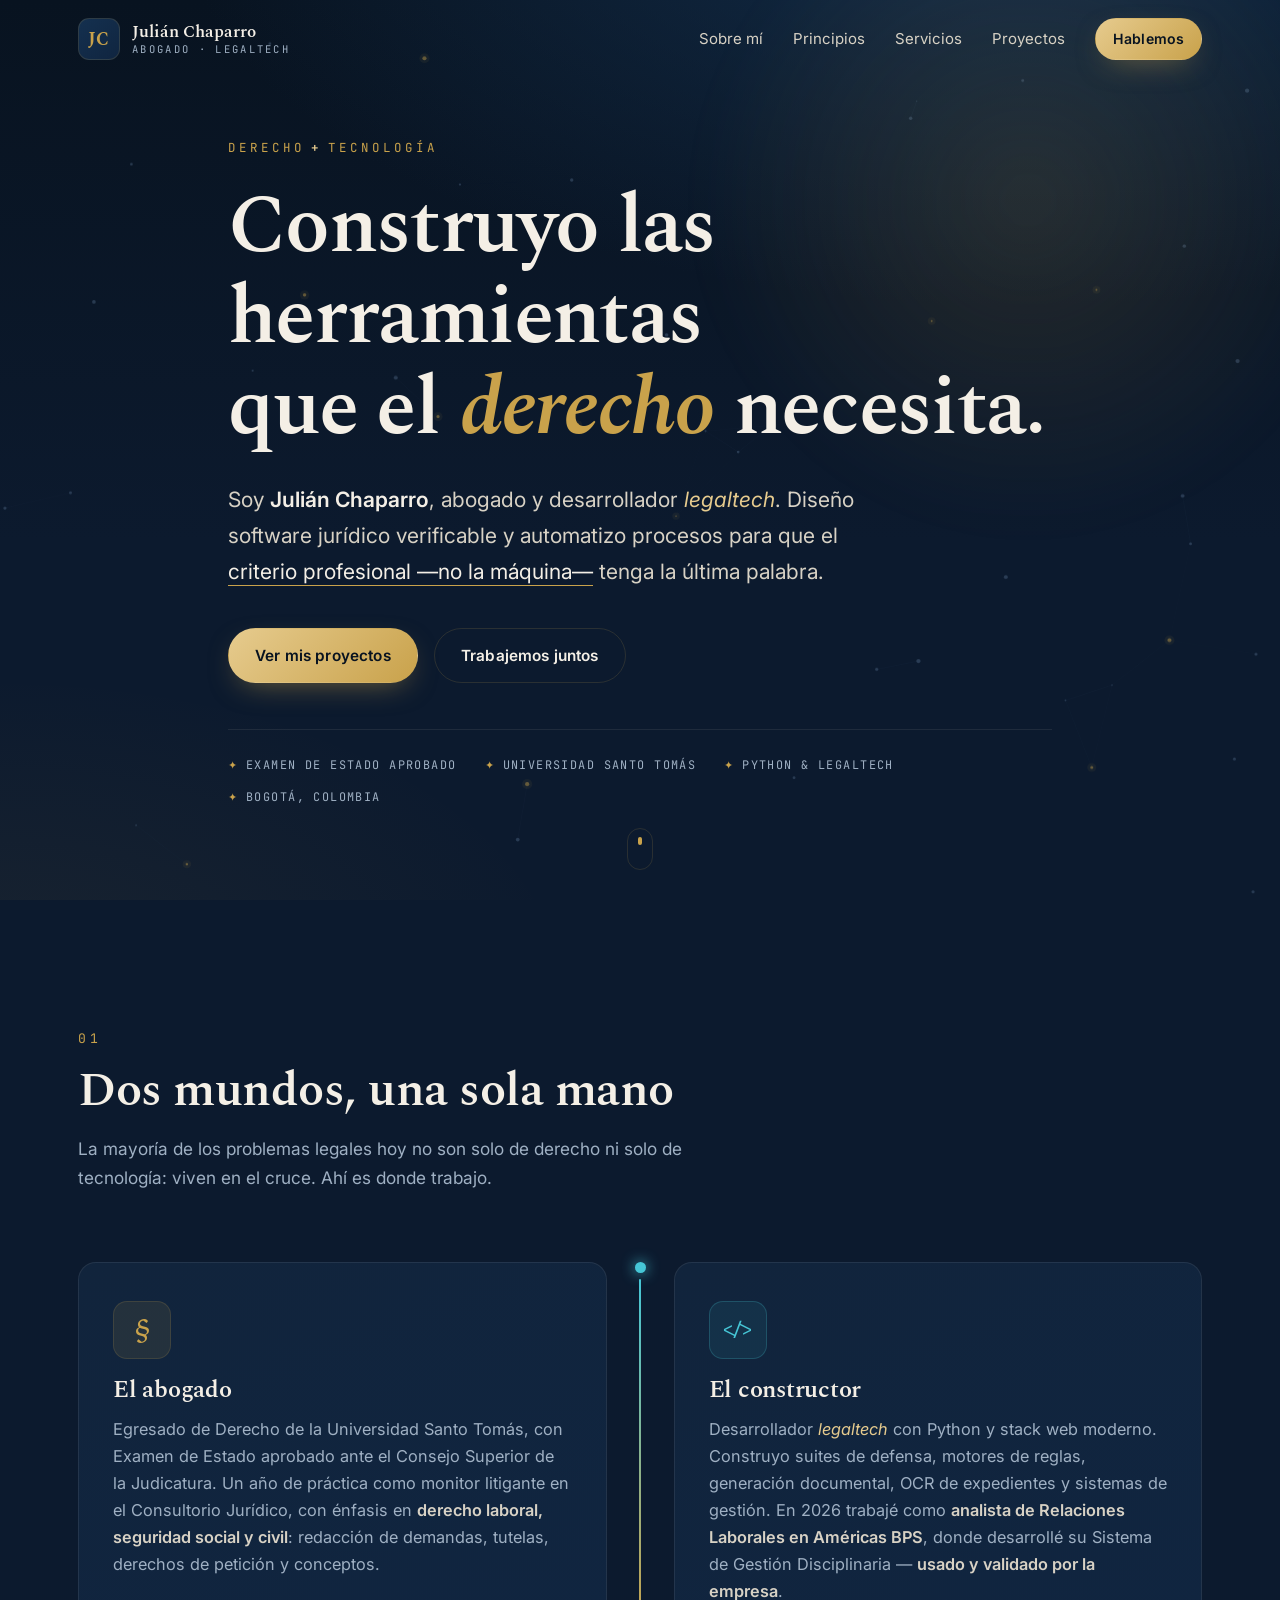
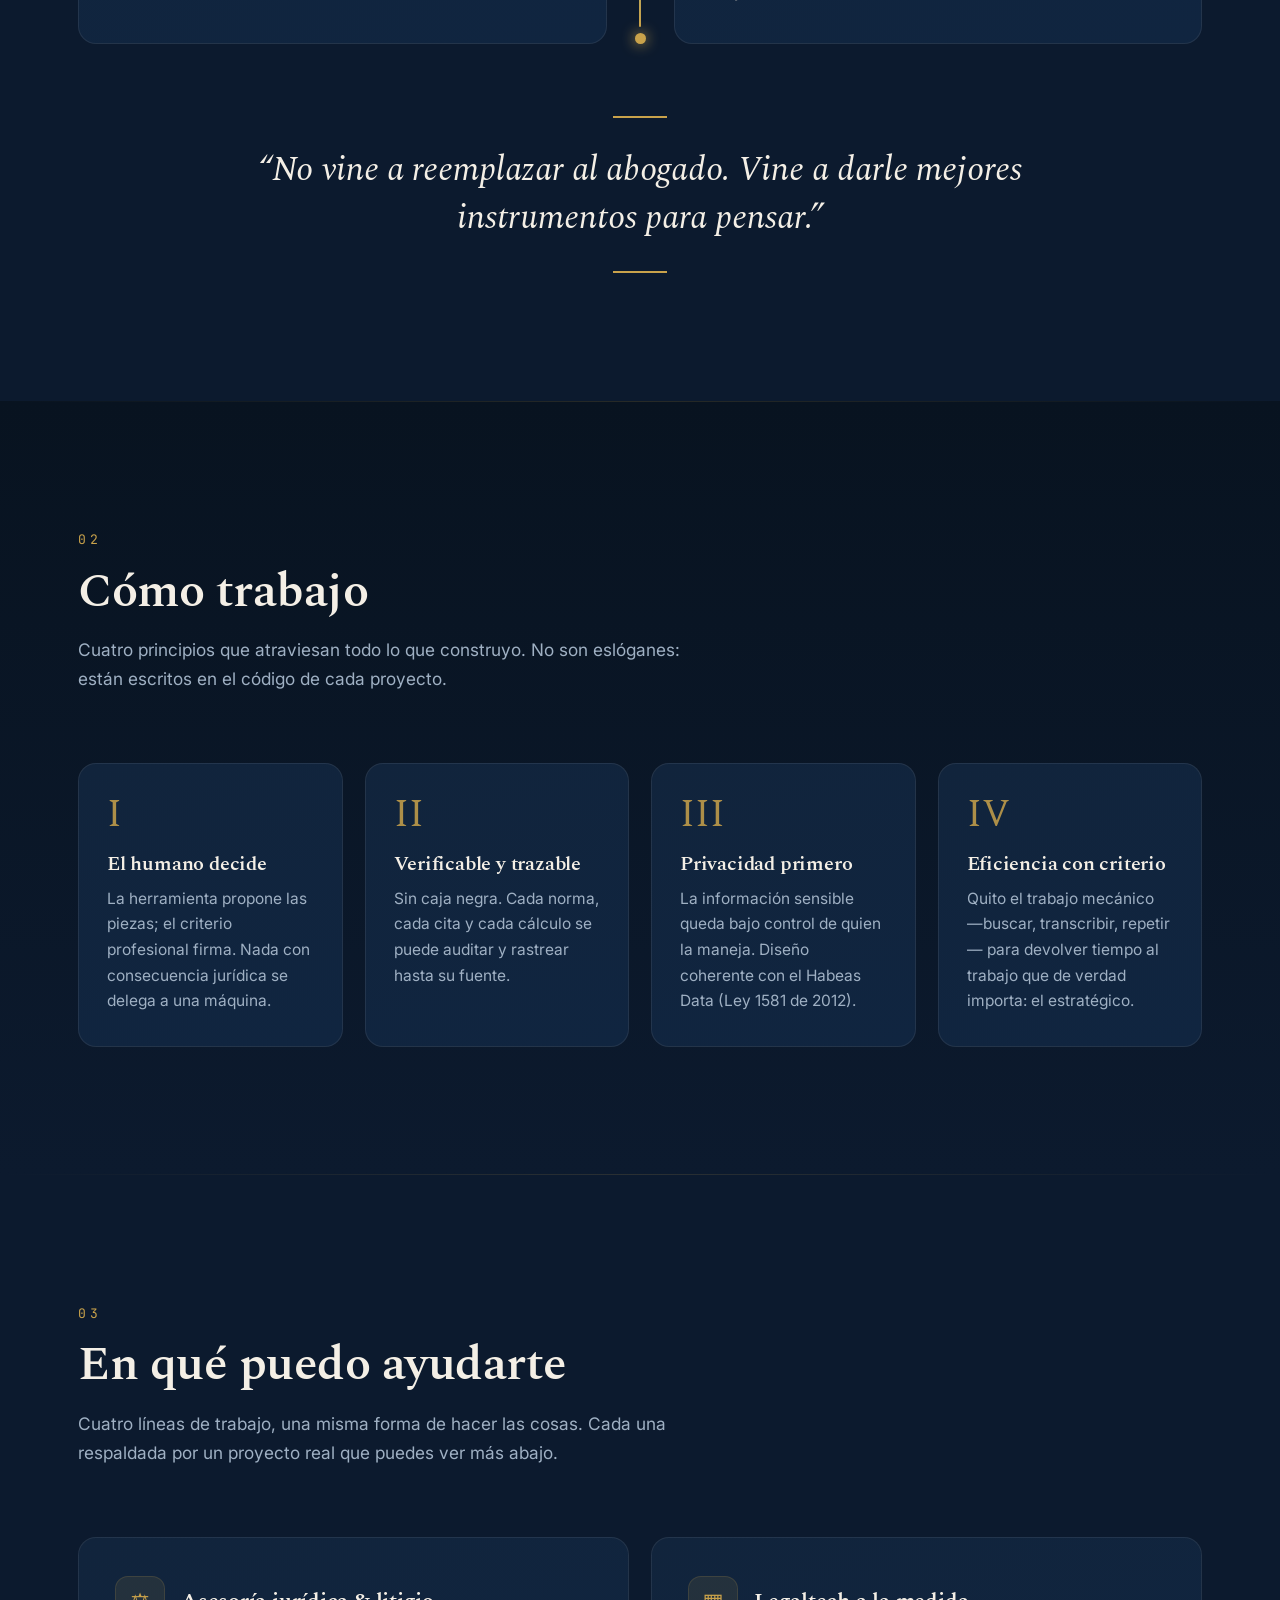
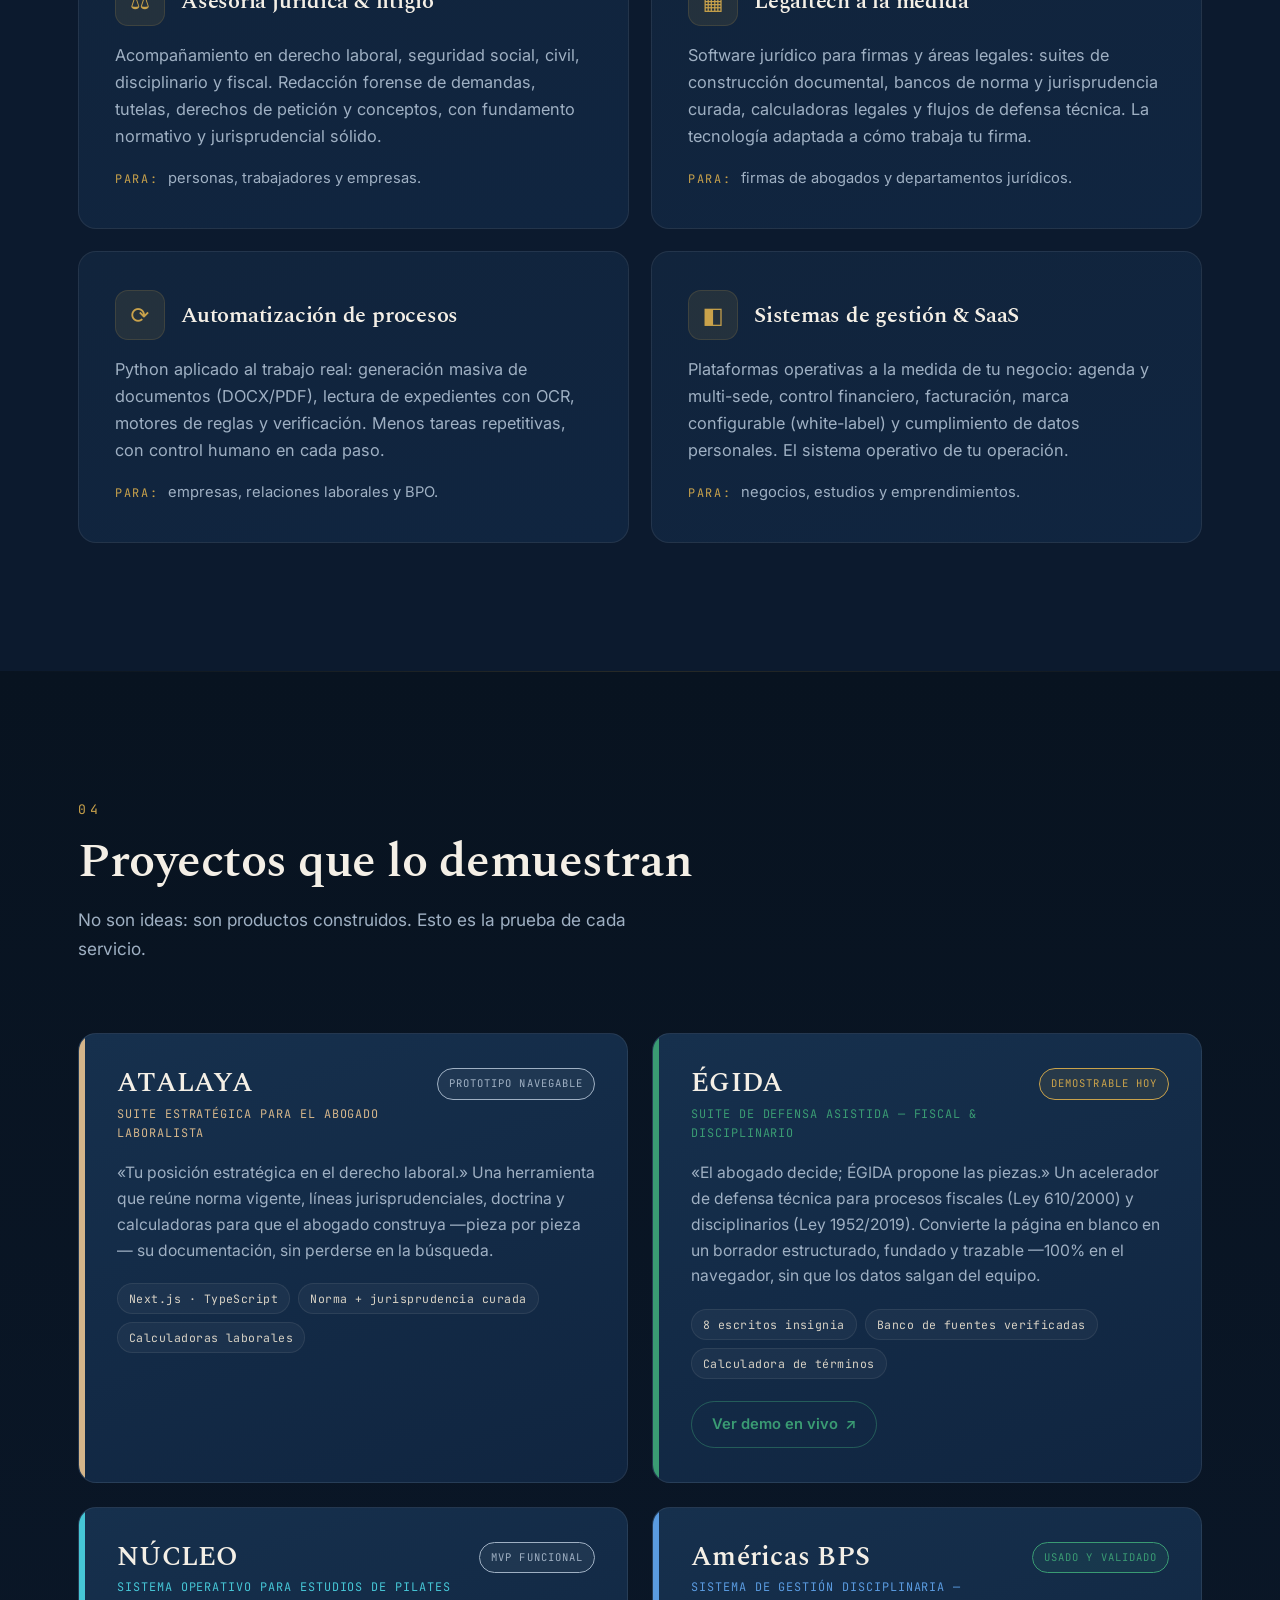
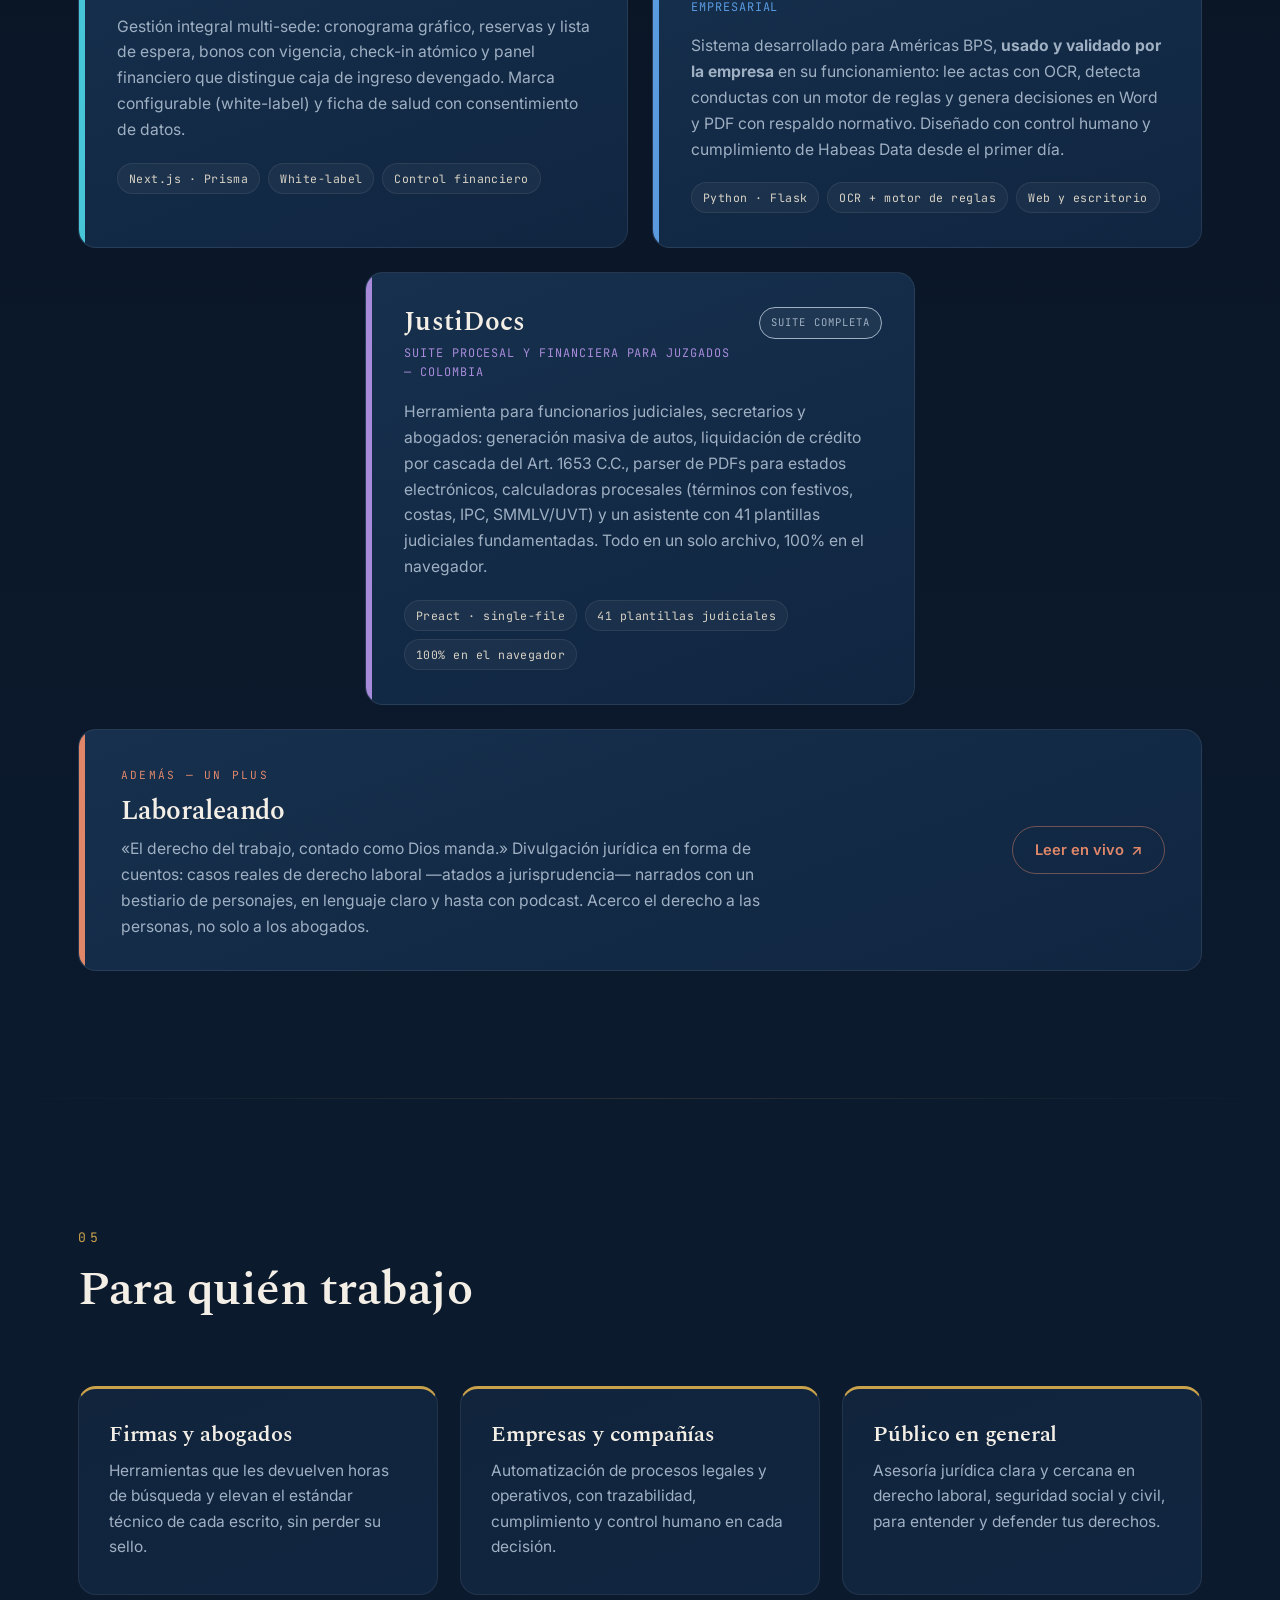
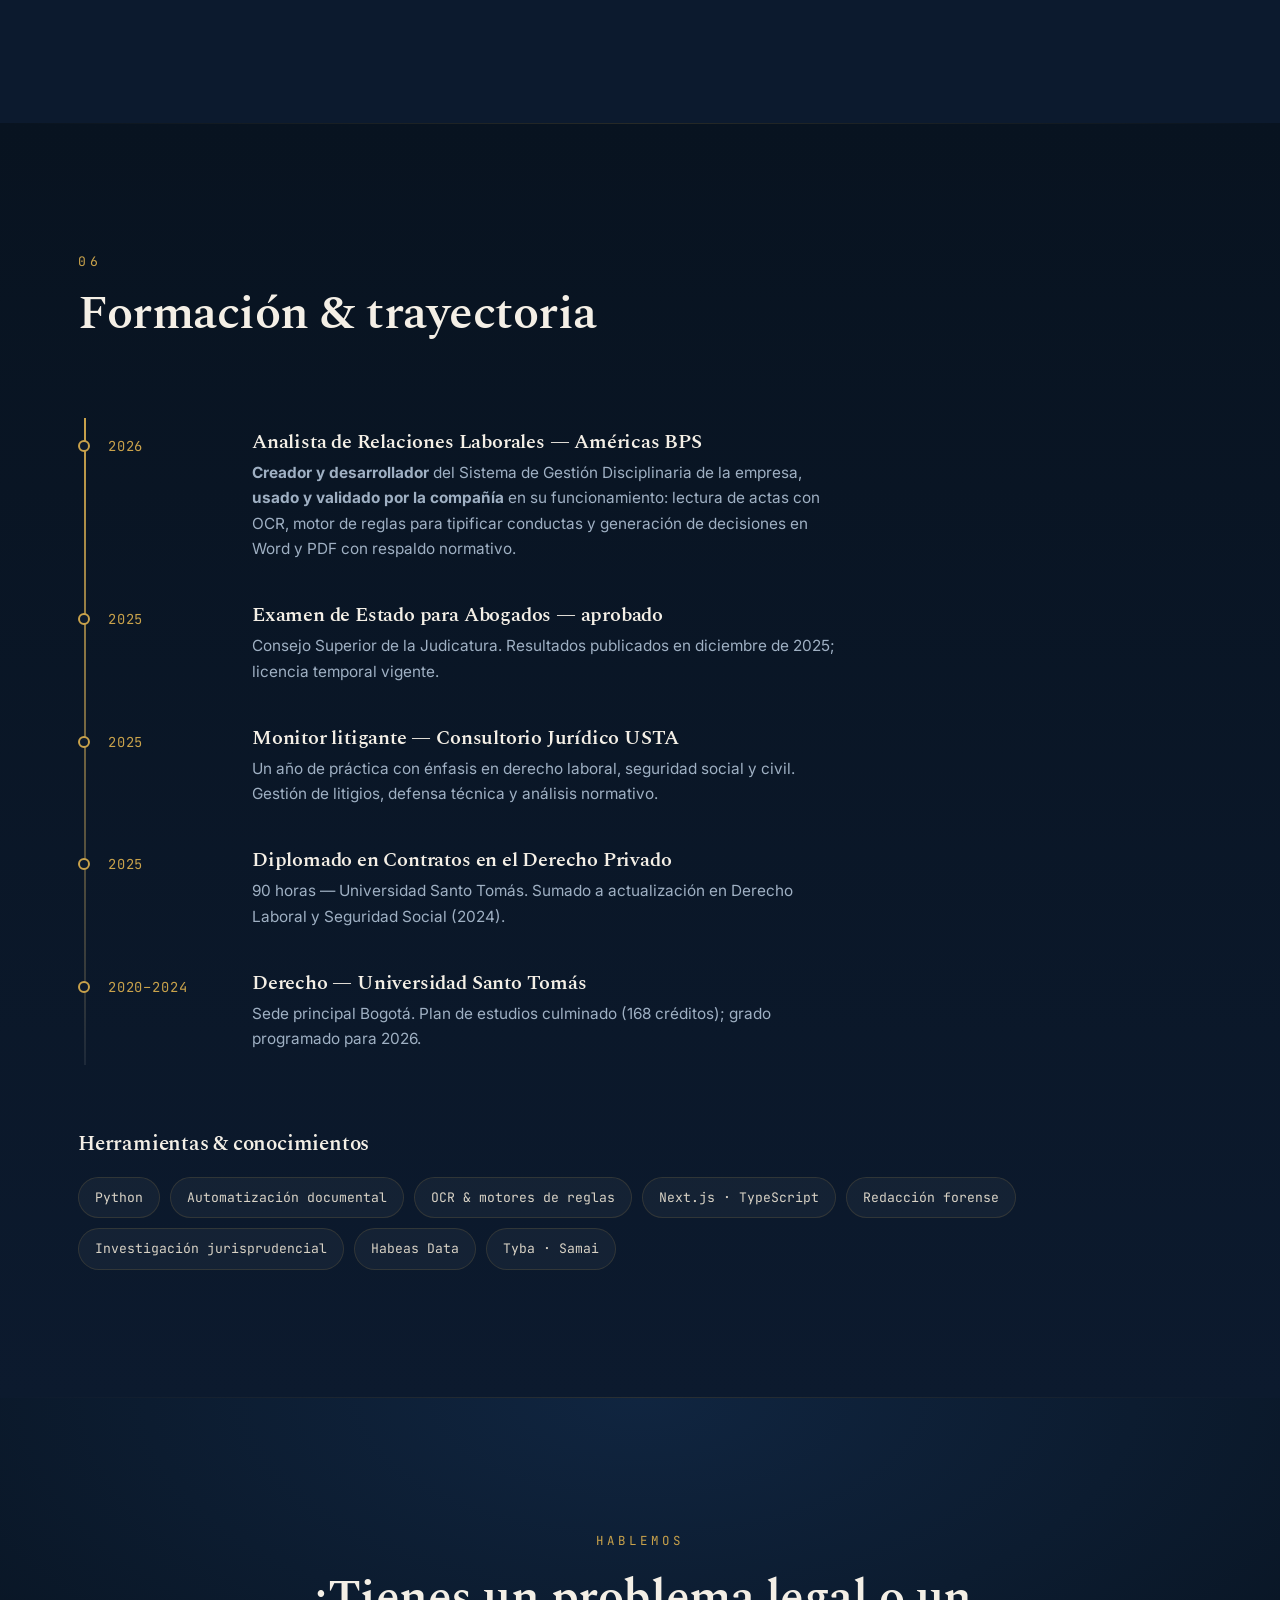
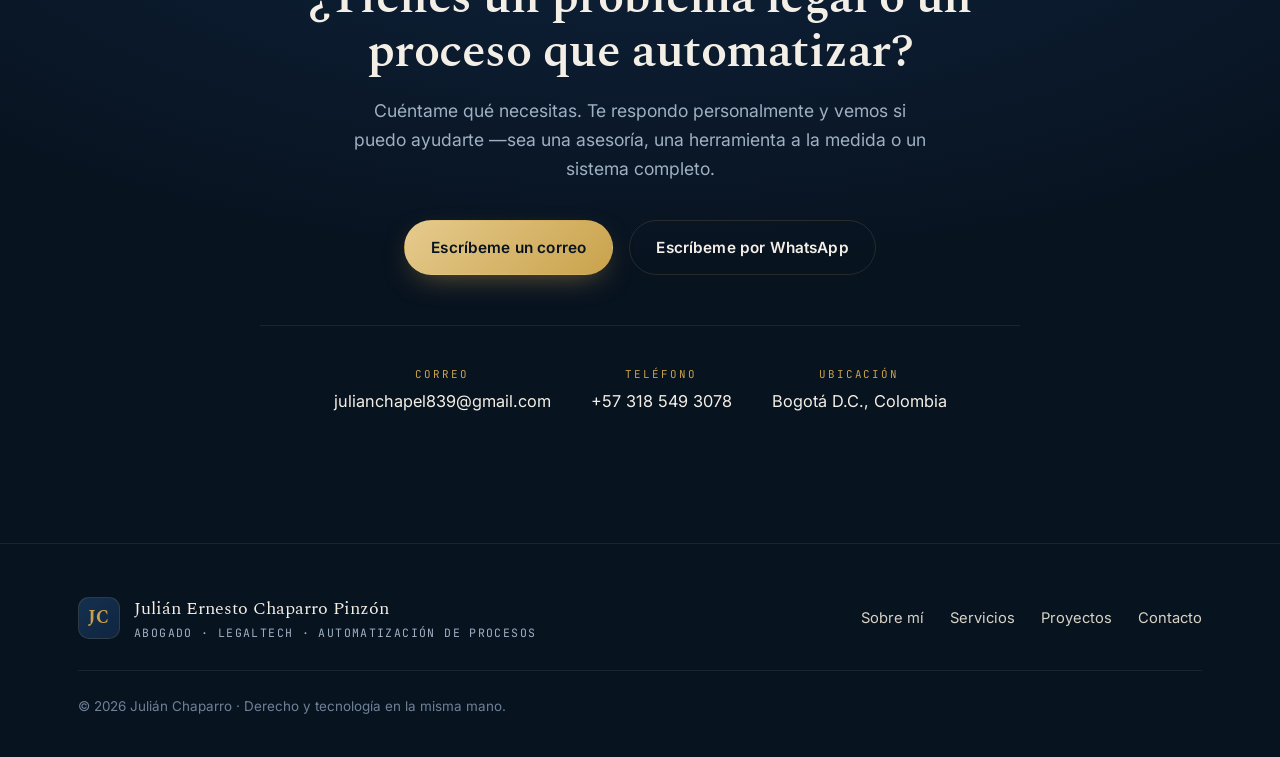
==== index.html @ b9341f4d "Corrige rol en Américas BPS: pasa a 2026 (pasado) y refleja validación - Línea de tiempo: "2026 — Ac" ====
<!DOCTYPE html>
<html lang="es-CO">
<head>
  <meta charset="UTF-8" />
  <meta name="viewport" content="width=device-width, initial-scale=1.0" />
  <!-- Activa las animaciones de entrada solo si hay JS (evita ocultar contenido sin JS) -->
  <script>document.documentElement.classList.add("js");</script>
  <title>Julián Chaparro — Abogado &amp; Legaltech | Derecho y tecnología en la misma mano</title>
  <meta name="description" content="Julián Chaparro: abogado y desarrollador legaltech en Bogotá. Software jurídico verificable, automatización de procesos y asesoría legal para firmas, empresas y personas." />
  <meta name="author" content="Julián Ernesto Chaparro Pinzón" />

  <!-- Open Graph -->
  <meta property="og:type" content="website" />
  <meta property="og:title" content="Julián Chaparro — Abogado &amp; Legaltech" />
  <meta property="og:description" content="Construyo las herramientas que el derecho necesita. Software jurídico verificable y automatización de procesos." />
  <meta property="og:locale" content="es_CO" />

  <link rel="preconnect" href="https://fonts.googleapis.com" />
  <link rel="preconnect" href="https://fonts.gstatic.com" crossorigin />
  <link href="https://fonts.googleapis.com/css2?family=Spectral:ital,wght@0,300;0,400;0,500;0,600;0,700;1,400&family=Inter:wght@300;400;500;600;700&family=JetBrains+Mono:wght@400;500&display=swap" rel="stylesheet" />

  <link rel="stylesheet" href="styles.css" />
  <link rel="icon" href="data:image/svg+xml,%3Csvg xmlns='http://www.w3.org/2000/svg' viewBox='0 0 100 100'%3E%3Crect width='100' height='100' rx='22' fill='%230C1A2E'/%3E%3Ctext x='50' y='68' font-family='Georgia,serif' font-size='52' fill='%23C9A24B' text-anchor='middle'%3EJC%3C/text%3E%3C/svg%3E" />
</head>
<body>
  <!-- ============ NAV ============ -->
  <header class="nav" id="nav">
    <div class="container nav__inner">
      <a href="#inicio" class="brand" aria-label="Inicio — Julián Chaparro">
        <span class="brand__mark">JC</span>
        <span class="brand__text">
          <span class="brand__name">Julián Chaparro</span>
          <span class="brand__role">Abogado · Legaltech</span>
        </span>
      </a>

      <nav class="nav__links" id="navLinks" aria-label="Navegación principal">
        <a href="#sobre-mi">Sobre mí</a>
        <a href="#principios">Principios</a>
        <a href="#servicios">Servicios</a>
        <a href="#proyectos">Proyectos</a>
        <a href="#contacto" class="btn btn--small btn--gold">Hablemos</a>
      </nav>

      <button class="nav__toggle" id="navToggle" aria-label="Abrir menú" aria-expanded="false">
        <span></span><span></span><span></span>
      </button>
    </div>
  </header>

  <!-- ============ HERO ============ -->
  <section class="hero" id="inicio">
    <canvas class="hero__canvas" id="heroCanvas" aria-hidden="true"></canvas>
    <div class="hero__glow" aria-hidden="true"></div>

    <div class="container hero__inner">
      <p class="eyebrow reveal">Derecho <span class="eyebrow__plus">+</span> Tecnología</p>

      <h1 class="hero__title reveal">
        Construyo las herramientas<br />
        que el <span class="accent">derecho</span> necesita.
      </h1>

      <p class="hero__lead reveal">
        Soy <strong>Julián Chaparro</strong>, abogado y desarrollador <em>legaltech</em>.
        Diseño software jurídico verificable y automatizo procesos para que el
        <span class="hl">criterio profesional —no la máquina—</span> tenga la última palabra.
      </p>

      <div class="hero__cta reveal">
        <a href="#proyectos" class="btn btn--gold">Ver mis proyectos</a>
        <a href="#contacto" class="btn btn--ghost">Trabajemos juntos</a>
      </div>

      <ul class="hero__creds reveal" aria-label="Credenciales">
        <li>Examen de Estado aprobado</li>
        <li>Universidad Santo Tomás</li>
        <li>Python &amp; Legaltech</li>
        <li>Bogotá, Colombia</li>
      </ul>
    </div>

    <a href="#sobre-mi" class="hero__scroll" aria-label="Bajar">
      <span></span>
    </a>
  </section>

  <!-- ============ SOBRE MÍ ============ -->
  <section class="section" id="sobre-mi">
    <div class="container">
      <div class="section__head reveal">
        <span class="section__num">01</span>
        <h2 class="section__title">Dos mundos, una sola mano</h2>
        <p class="section__sub">
          La mayoría de los problemas legales hoy no son solo de derecho ni solo de tecnología:
          viven en el cruce. Ahí es donde trabajo.
        </p>
      </div>

      <div class="about">
        <div class="about__bridge reveal">
          <div class="bridge__side">
            <span class="bridge__icon" aria-hidden="true">§</span>
            <h3>El abogado</h3>
            <p>
              Egresado de Derecho de la Universidad Santo Tomás, con Examen de Estado
              aprobado ante el Consejo Superior de la Judicatura. Un año de práctica como
              monitor litigante en el Consultorio Jurídico, con énfasis en
              <strong>derecho laboral, seguridad social y civil</strong>: redacción de
              demandas, tutelas, derechos de petición y conceptos.
            </p>
          </div>

          <div class="bridge__link" aria-hidden="true">
            <span class="bridge__dot"></span>
            <span class="bridge__line"></span>
            <span class="bridge__dot bridge__dot--gold"></span>
          </div>

          <div class="bridge__side">
            <span class="bridge__icon bridge__icon--mono" aria-hidden="true">&lt;/&gt;</span>
            <h3>El constructor</h3>
            <p>
              Desarrollador <em>legaltech</em> con Python y stack web moderno. Construyo
              suites de defensa, motores de reglas, generación documental, OCR de
              expedientes y sistemas de gestión. En 2026 trabajé como <strong>analista de
              Relaciones Laborales en Américas BPS</strong>, donde desarrollé su Sistema de
              Gestión Disciplinaria — <strong>usado y validado por la empresa</strong>.
            </p>
          </div>
        </div>

        <blockquote class="about__quote reveal">
          “No vine a reemplazar al abogado. Vine a darle mejores instrumentos para pensar.”
        </blockquote>
      </div>
    </div>
  </section>

  <!-- ============ PRINCIPIOS ============ -->
  <section class="section section--alt" id="principios">
    <div class="container">
      <div class="section__head reveal">
        <span class="section__num">02</span>
        <h2 class="section__title">Cómo trabajo</h2>
        <p class="section__sub">
          Cuatro principios que atraviesan todo lo que construyo. No son eslóganes:
          están escritos en el código de cada proyecto.
        </p>
      </div>

      <div class="grid grid--4">
        <article class="principle reveal">
          <span class="principle__num">I</span>
          <h3>El humano decide</h3>
          <p>La herramienta propone las piezas; el criterio profesional firma. Nada con consecuencia jurídica se delega a una máquina.</p>
        </article>
        <article class="principle reveal">
          <span class="principle__num">II</span>
          <h3>Verificable y trazable</h3>
          <p>Sin caja negra. Cada norma, cada cita y cada cálculo se puede auditar y rastrear hasta su fuente.</p>
        </article>
        <article class="principle reveal">
          <span class="principle__num">III</span>
          <h3>Privacidad primero</h3>
          <p>La información sensible queda bajo control de quien la maneja. Diseño coherente con el Habeas Data (Ley 1581 de 2012).</p>
        </article>
        <article class="principle reveal">
          <span class="principle__num">IV</span>
          <h3>Eficiencia con criterio</h3>
          <p>Quito el trabajo mecánico —buscar, transcribir, repetir— para devolver tiempo al trabajo que de verdad importa: el estratégico.</p>
        </article>
      </div>
    </div>
  </section>

  <!-- ============ SERVICIOS ============ -->
  <section class="section" id="servicios">
    <div class="container">
      <div class="section__head reveal">
        <span class="section__num">03</span>
        <h2 class="section__title">En qué puedo ayudarte</h2>
        <p class="section__sub">
          Cuatro líneas de trabajo, una misma forma de hacer las cosas. Cada una respaldada
          por un proyecto real que puedes ver más abajo.
        </p>
      </div>

      <div class="grid grid--2">
        <article class="service reveal">
          <div class="service__top">
            <span class="service__icon" aria-hidden="true">⚖</span>
            <h3>Asesoría jurídica &amp; litigio</h3>
          </div>
          <p>
            Acompañamiento en derecho laboral, seguridad social, civil, disciplinario y fiscal.
            Redacción forense de demandas, tutelas, derechos de petición y conceptos, con
            fundamento normativo y jurisprudencial sólido.
          </p>
          <p class="service__for"><span>Para:</span> personas, trabajadores y empresas.</p>
        </article>

        <article class="service reveal">
          <div class="service__top">
            <span class="service__icon" aria-hidden="true">▦</span>
            <h3>Legaltech a la medida</h3>
          </div>
          <p>
            Software jurídico para firmas y áreas legales: suites de construcción documental,
            bancos de norma y jurisprudencia curada, calculadoras legales y flujos de defensa
            técnica. La tecnología adaptada a cómo trabaja tu firma.
          </p>
          <p class="service__for"><span>Para:</span> firmas de abogados y departamentos jurídicos.</p>
        </article>

        <article class="service reveal">
          <div class="service__top">
            <span class="service__icon" aria-hidden="true">⟳</span>
            <h3>Automatización de procesos</h3>
          </div>
          <p>
            Python aplicado al trabajo real: generación masiva de documentos (DOCX/PDF),
            lectura de expedientes con OCR, motores de reglas y verificación. Menos tareas
            repetitivas, con control humano en cada paso.
          </p>
          <p class="service__for"><span>Para:</span> empresas, relaciones laborales y BPO.</p>
        </article>

        <article class="service reveal">
          <div class="service__top">
            <span class="service__icon" aria-hidden="true">◧</span>
            <h3>Sistemas de gestión &amp; SaaS</h3>
          </div>
          <p>
            Plataformas operativas a la medida de tu negocio: agenda y multi-sede, control
            financiero, facturación, marca configurable (white-label) y cumplimiento de
            datos personales. El sistema operativo de tu operación.
          </p>
          <p class="service__for"><span>Para:</span> negocios, estudios y emprendimientos.</p>
        </article>
      </div>
    </div>
  </section>

  <!-- ============ PROYECTOS ============ -->
  <section class="section section--alt" id="proyectos">
    <div class="container">
      <div class="section__head reveal">
        <span class="section__num">04</span>
        <h2 class="section__title">Proyectos que lo demuestran</h2>
        <p class="section__sub">
          No son ideas: son productos construidos. Esto es la prueba de cada servicio.
        </p>
      </div>

      <div class="projects">
        <!-- ATALAYA -->
        <article class="project reveal" data-accent="atalaya">
          <div class="project__bar"></div>
          <div class="project__body">
            <header class="project__head">
              <div>
                <h3 class="project__name">ATALAYA</h3>
                <p class="project__tag">Suite estratégica para el abogado laboralista</p>
              </div>
              <span class="badge badge--proto">Prototipo navegable</span>
            </header>
            <p class="project__desc">
              «Tu posición estratégica en el derecho laboral.» Una herramienta que reúne norma
              vigente, líneas jurisprudenciales, doctrina y calculadoras para que el abogado
              construya —pieza por pieza— su documentación, sin perderse en la búsqueda.
            </p>
            <ul class="project__meta">
              <li>Next.js · TypeScript</li>
              <li>Norma + jurisprudencia curada</li>
              <li>Calculadoras laborales</li>
            </ul>
          </div>
        </article>

        <!-- EGIDA -->
        <article class="project reveal" data-accent="egida">
          <div class="project__bar"></div>
          <div class="project__body">
            <header class="project__head">
              <div>
                <h3 class="project__name">ÉGIDA</h3>
                <p class="project__tag">Suite de defensa asistida — fiscal &amp; disciplinario</p>
              </div>
              <span class="badge badge--demo">Demostrable hoy</span>
            </header>
            <p class="project__desc">
              «El abogado decide; ÉGIDA propone las piezas.» Un acelerador de defensa técnica
              para procesos fiscales (Ley 610/2000) y disciplinarios (Ley 1952/2019). Convierte
              la página en blanco en un borrador estructurado, fundado y trazable —100% en el
              navegador, sin que los datos salgan del equipo.
            </p>
            <ul class="project__meta">
              <li>8 escritos insignia</li>
              <li>Banco de fuentes verificadas</li>
              <li>Calculadora de términos</li>
            </ul>
            <a class="project__link" href="https://egida.onrender.com" target="_blank" rel="noopener">
              Ver demo en vivo <span aria-hidden="true">↗</span>
            </a>
          </div>
        </article>

        <!-- NÚCLEO -->
        <article class="project reveal" data-accent="nucleo">
          <div class="project__bar"></div>
          <div class="project__body">
            <header class="project__head">
              <div>
                <h3 class="project__name">NÚCLEO</h3>
                <p class="project__tag">Sistema operativo para estudios de Pilates</p>
              </div>
              <span class="badge badge--proto">MVP funcional</span>
            </header>
            <p class="project__desc">
              Gestión integral multi-sede: cronograma gráfico, reservas y lista de espera,
              bonos con vigencia, check-in atómico y panel financiero que distingue caja de
              ingreso devengado. Marca configurable (white-label) y ficha de salud con
              consentimiento de datos.
            </p>
            <ul class="project__meta">
              <li>Next.js · Prisma</li>
              <li>White-label</li>
              <li>Control financiero</li>
            </ul>
          </div>
        </article>

        <!-- AMÉRICAS BPS -->
        <article class="project reveal" data-accent="abps">
          <div class="project__bar"></div>
          <div class="project__body">
            <header class="project__head">
              <div>
                <h3 class="project__name">Américas BPS</h3>
                <p class="project__tag">Sistema de gestión disciplinaria — empresarial</p>
              </div>
              <span class="badge badge--prod">Usado y validado</span>
            </header>
            <p class="project__desc">
              Sistema desarrollado para Américas BPS, <strong>usado y validado por la empresa</strong>
              en su funcionamiento: lee actas con OCR, detecta conductas con un motor de reglas y
              genera decisiones en Word y PDF con respaldo normativo. Diseñado con control humano
              y cumplimiento de Habeas Data desde el primer día.
            </p>
            <ul class="project__meta">
              <li>Python · Flask</li>
              <li>OCR + motor de reglas</li>
              <li>Web y escritorio</li>
            </ul>
          </div>
        </article>

        <article class="project reveal" data-accent="justidocs">
          <div class="project__bar"></div>
          <div class="project__body">
            <header class="project__head">
              <div>
                <h3 class="project__name">JustiDocs</h3>
                <p class="project__tag">Suite procesal y financiera para juzgados — Colombia</p>
              </div>
              <span class="badge badge--proto">Suite completa</span>
            </header>
            <p class="project__desc">
              Herramienta para funcionarios judiciales, secretarios y abogados:
              generación masiva de autos, liquidación de crédito por cascada del
              Art. 1653 C.C., parser de PDFs para estados electrónicos, calculadoras
              procesales (términos con festivos, costas, IPC, SMMLV/UVT) y un
              asistente con 41 plantillas judiciales fundamentadas. Todo en un solo
              archivo, 100% en el navegador.
            </p>
            <ul class="project__meta">
              <li>Preact · single-file</li>
              <li>41 plantillas judiciales</li>
              <li>100% en el navegador</li>
            </ul>
          </div>
        </article>
      </div>

      <div class="feature reveal" data-accent="laboraleando">
        <div class="feature__bar"></div>
        <div class="feature__body">
          <div class="feature__text">
            <span class="feature__eyebrow">Además — un plus</span>
            <h3 class="feature__name">Laboraleando</h3>
            <p class="feature__desc">
              «El derecho del trabajo, contado como Dios manda.» Divulgación jurídica en
              forma de cuentos: casos reales de derecho laboral —atados a jurisprudencia—
              narrados con un bestiario de personajes, en lenguaje claro y hasta con podcast.
              Acerco el derecho a las personas, no solo a los abogados.
            </p>
          </div>
          <a class="feature__link" href="https://laboraleando-web.vercel.app" target="_blank" rel="noopener">
            Leer en vivo <span aria-hidden="true">↗</span>
          </a>
        </div>
      </div>
    </div>
  </section>

  <!-- ============ PARA QUIÉN ============ -->
  <section class="section" id="para-quien">
    <div class="container">
      <div class="section__head reveal">
        <span class="section__num">05</span>
        <h2 class="section__title">Para quién trabajo</h2>
      </div>

      <div class="grid grid--3">
        <article class="audience reveal">
          <h3>Firmas y abogados</h3>
          <p>Herramientas que les devuelven horas de búsqueda y elevan el estándar técnico de cada escrito, sin perder su sello.</p>
        </article>
        <article class="audience reveal">
          <h3>Empresas y compañías</h3>
          <p>Automatización de procesos legales y operativos, con trazabilidad, cumplimiento y control humano en cada decisión.</p>
        </article>
        <article class="audience reveal">
          <h3>Público en general</h3>
          <p>Asesoría jurídica clara y cercana en derecho laboral, seguridad social y civil, para entender y defender tus derechos.</p>
        </article>
      </div>
    </div>
  </section>

  <!-- ============ FORMACIÓN ============ -->
  <section class="section section--alt" id="formacion">
    <div class="container">
      <div class="section__head reveal">
        <span class="section__num">06</span>
        <h2 class="section__title">Formación &amp; trayectoria</h2>
      </div>

      <ol class="timeline">
        <li class="timeline__item reveal">
          <span class="timeline__year">2026</span>
          <div class="timeline__content">
            <h3>Analista de Relaciones Laborales — Américas BPS</h3>
            <p><strong>Creador y desarrollador</strong> del Sistema de Gestión Disciplinaria de la empresa, <strong>usado y validado por la compañía</strong> en su funcionamiento: lectura de actas con OCR, motor de reglas para tipificar conductas y generación de decisiones en Word y PDF con respaldo normativo.</p>
          </div>
        </li>
        <li class="timeline__item reveal">
          <span class="timeline__year">2025</span>
          <div class="timeline__content">
            <h3>Examen de Estado para Abogados — aprobado</h3>
            <p>Consejo Superior de la Judicatura. Resultados publicados en diciembre de 2025; licencia temporal vigente.</p>
          </div>
        </li>
        <li class="timeline__item reveal">
          <span class="timeline__year">2025</span>
          <div class="timeline__content">
            <h3>Monitor litigante — Consultorio Jurídico USTA</h3>
            <p>Un año de práctica con énfasis en derecho laboral, seguridad social y civil. Gestión de litigios, defensa técnica y análisis normativo.</p>
          </div>
        </li>
        <li class="timeline__item reveal">
          <span class="timeline__year">2025</span>
          <div class="timeline__content">
            <h3>Diplomado en Contratos en el Derecho Privado</h3>
            <p>90 horas — Universidad Santo Tomás. Sumado a actualización en Derecho Laboral y Seguridad Social (2024).</p>
          </div>
        </li>
        <li class="timeline__item reveal">
          <span class="timeline__year">2020–2024</span>
          <div class="timeline__content">
            <h3>Derecho — Universidad Santo Tomás</h3>
            <p>Sede principal Bogotá. Plan de estudios culminado (168 créditos); grado programado para 2026.</p>
          </div>
        </li>
      </ol>

      <div class="skills reveal">
        <h3 class="skills__title">Herramientas &amp; conocimientos</h3>
        <ul class="skills__list">
          <li>Python</li>
          <li>Automatización documental</li>
          <li>OCR &amp; motores de reglas</li>
          <li>Next.js · TypeScript</li>
          <li>Redacción forense</li>
          <li>Investigación jurisprudencial</li>
          <li>Habeas Data</li>
          <li>Tyba · Samai</li>
        </ul>
      </div>
    </div>
  </section>

  <!-- ============ CONTACTO ============ -->
  <section class="section contact" id="contacto">
    <div class="container">
      <div class="contact__inner reveal">
        <p class="eyebrow">Hablemos</p>
        <h2 class="contact__title">¿Tienes un problema legal o un proceso que automatizar?</h2>
        <p class="contact__lead">
          Cuéntame qué necesitas. Te respondo personalmente y vemos si puedo ayudarte —sea
          una asesoría, una herramienta a la medida o un sistema completo.
        </p>

        <div class="contact__actions">
          <a class="btn btn--gold" href="mailto:julianchapel839@gmail.com?subject=Quiero%20trabajar%20contigo&amp;body=Hola%20Juli%C3%A1n%2C%20te%20escribo%20porque...">
            Escríbeme un correo
          </a>
          <a class="btn btn--ghost" href="https://wa.me/573185493078?text=Hola%20Juli%C3%A1n%2C%20vi%20tu%20sitio%20y%20quiero..." target="_blank" rel="noopener">
            Escríbeme por WhatsApp
          </a>
        </div>

        <ul class="contact__details">
          <li>
            <span class="contact__label">Correo</span>
            <a href="mailto:julianchapel839@gmail.com">julianchapel839@gmail.com</a>
          </li>
          <li>
            <span class="contact__label">Teléfono</span>
            <a href="tel:+573185493078">+57 318 549 3078</a>
          </li>
          <li>
            <span class="contact__label">Ubicación</span>
            <span>Bogotá D.C., Colombia</span>
          </li>
        </ul>
      </div>
    </div>
  </section>

  <!-- ============ FOOTER ============ -->
  <footer class="footer">
    <div class="container footer__inner">
      <div class="footer__brand">
        <span class="brand__mark">JC</span>
        <div>
          <p class="footer__name">Julián Ernesto Chaparro Pinzón</p>
          <p class="footer__role">Abogado · Legaltech · Automatización de procesos</p>
        </div>
      </div>
      <nav class="footer__nav" aria-label="Navegación de pie de página">
        <a href="#sobre-mi">Sobre mí</a>
        <a href="#servicios">Servicios</a>
        <a href="#proyectos">Proyectos</a>
        <a href="#contacto">Contacto</a>
      </nav>
      <p class="footer__copy">© <span id="year"></span> Julián Chaparro · Derecho y tecnología en la misma mano.</p>
    </div>
  </footer>

  <script src="script.js" defer></script>
</body>
</html>
---- styles.css ----
/* =========================================================
   Julián Chaparro — Sitio personal
   Identidad: azul nocturno + dorado · Spectral / Inter / JetBrains Mono
   ========================================================= */

:root {
  /* Base */
  --navy-900: #081320;
  --navy-800: #0c1a2e;
  --navy-700: #102540;
  --navy-600: #14304f;
  --surface:  #11243c;
  --surface-2:#16304d;
  --line:     rgba(201, 162, 75, 0.16);
  --line-soft:rgba(244, 239, 230, 0.08);

  /* Texto */
  --cream:    #f4efe6;
  --cream-dim:#d8d2c5;
  --muted:    #9fb0c3;
  --muted-2:  #6f8197;

  /* Acentos */
  --gold:     #c9a24b;
  --gold-lt:  #e6cb8e;
  --emerald:  #3a9b73;

  /* Acentos de proyecto */
  --acc-atalaya: #d4b58a;
  --acc-egida:   #3a9b73;
  --acc-nucleo:  #46c6d6;
  --acc-abps:    #5a9be0;
  --acc-laboraleando: #e0876a;
  --acc-justidocs: #a78bda;

  --maxw: 1180px;
  --radius: 18px;
  --radius-sm: 12px;
  --ease: cubic-bezier(0.22, 1, 0.36, 1);

  --ff-serif: "Spectral", Georgia, "Times New Roman", serif;
  --ff-sans:  "Inter", system-ui, -apple-system, "Segoe UI", sans-serif;
  --ff-mono:  "JetBrains Mono", "SFMono-Regular", Menlo, monospace;
}

/* ----------------- Reset ----------------- */
*, *::before, *::after { box-sizing: border-box; margin: 0; padding: 0; }

html { scroll-behavior: smooth; scroll-padding-top: 88px; -webkit-text-size-adjust: 100%; }

body {
  font-family: var(--ff-sans);
  background: var(--navy-800);
  color: var(--cream);
  line-height: 1.65;
  font-size: 1.02rem;
  overflow-x: hidden;
  -webkit-font-smoothing: antialiased;
  text-rendering: optimizeLegibility;
}

img { max-width: 100%; display: block; }
a { color: inherit; text-decoration: none; }
ul, ol { list-style: none; }

::selection { background: var(--gold); color: var(--navy-900); }

.container { width: 100%; max-width: var(--maxw); margin: 0 auto; padding: 0 28px; }

/* ----------------- Tipografía ----------------- */
h1, h2, h3 { font-family: var(--ff-serif); font-weight: 600; line-height: 1.12; letter-spacing: -0.01em; }

.eyebrow {
  font-family: var(--ff-mono);
  font-size: 0.78rem;
  letter-spacing: 0.32em;
  text-transform: uppercase;
  color: var(--gold);
  display: inline-flex;
  align-items: center;
  gap: 0.5em;
}
.eyebrow__plus { color: var(--gold-lt); font-weight: 500; }

.accent { color: var(--gold); font-style: italic; }
.hl { color: var(--cream); border-bottom: 1px solid var(--gold); padding-bottom: 1px; }

/* ----------------- Botones ----------------- */
.btn {
  display: inline-flex;
  align-items: center;
  justify-content: center;
  gap: 0.5em;
  font-family: var(--ff-sans);
  font-weight: 600;
  font-size: 0.96rem;
  letter-spacing: 0.01em;
  padding: 0.92em 1.7em;
  border-radius: 999px;
  border: 1px solid transparent;
  cursor: pointer;
  transition: transform .3s var(--ease), box-shadow .3s var(--ease), background .3s var(--ease), color .3s var(--ease), border-color .3s var(--ease);
  white-space: nowrap;
}
.btn--gold {
  background: linear-gradient(135deg, var(--gold-lt), var(--gold));
  color: var(--navy-900);
  box-shadow: 0 10px 30px -12px rgba(201, 162, 75, 0.6);
}
.btn--gold:hover { transform: translateY(-3px); box-shadow: 0 18px 38px -12px rgba(201, 162, 75, 0.75); }
.btn--ghost {
  background: transparent;
  color: var(--cream);
  border-color: var(--line);
}
.btn--ghost:hover { border-color: var(--gold); color: var(--gold-lt); transform: translateY(-3px); }
.btn--small { padding: 0.6em 1.2em; font-size: 0.88rem; }

/* ----------------- Nav ----------------- */
.nav {
  position: fixed;
  inset: 0 0 auto 0;
  z-index: 100;
  padding: 18px 0;
  transition: padding .35s var(--ease), background .35s var(--ease), border-color .35s var(--ease), backdrop-filter .35s var(--ease);
  border-bottom: 1px solid transparent;
}
.nav.is-scrolled {
  padding: 10px 0;
  background: rgba(8, 19, 32, 0.82);
  backdrop-filter: blur(14px) saturate(1.2);
  border-bottom-color: var(--line-soft);
}
.nav__inner { display: flex; align-items: center; justify-content: space-between; gap: 24px; }

.brand { display: inline-flex; align-items: center; gap: 12px; }
.brand__mark {
  display: grid;
  place-items: center;
  width: 42px; height: 42px;
  border-radius: 11px;
  background: linear-gradient(140deg, var(--navy-600), var(--navy-700));
  border: 1px solid var(--line);
  font-family: var(--ff-serif);
  font-weight: 700;
  font-size: 1.1rem;
  color: var(--gold);
  letter-spacing: 0.02em;
  flex-shrink: 0;
}
.brand__text { display: flex; flex-direction: column; line-height: 1.15; }
.brand__name { font-family: var(--ff-serif); font-weight: 600; font-size: 1.06rem; }
.brand__role { font-family: var(--ff-mono); font-size: 0.66rem; letter-spacing: 0.22em; text-transform: uppercase; color: var(--muted); }

.nav__links { display: flex; align-items: center; gap: 30px; }
.nav__links > a:not(.btn) {
  font-size: 0.94rem;
  color: var(--cream-dim);
  position: relative;
  padding: 4px 0;
  transition: color .25s var(--ease);
}
.nav__links > a:not(.btn)::after {
  content: ""; position: absolute; left: 0; bottom: -2px;
  width: 0; height: 1.5px; background: var(--gold);
  transition: width .3s var(--ease);
}
.nav__links > a:not(.btn):hover { color: var(--cream); }
.nav__links > a:not(.btn):hover::after { width: 100%; }
.nav__links > a:not(.btn).is-active { color: var(--gold-lt); }
.nav__links > a:not(.btn).is-active::after { width: 100%; }

.nav__toggle {
  display: none;
  flex-direction: column;
  justify-content: center;
  gap: 5px;
  width: 44px; height: 44px;
  background: transparent;
  border: 1px solid var(--line);
  border-radius: 10px;
  cursor: pointer;
}
.nav__toggle span { display: block; width: 20px; height: 2px; background: var(--cream); margin: 0 auto; transition: transform .3s var(--ease), opacity .3s var(--ease); }
.nav__toggle.is-open span:nth-child(1) { transform: translateY(7px) rotate(45deg); }
.nav__toggle.is-open span:nth-child(2) { opacity: 0; }
.nav__toggle.is-open span:nth-child(3) { transform: translateY(-7px) rotate(-45deg); }

/* ----------------- Hero ----------------- */
.hero {
  position: relative;
  min-height: 100svh;
  display: flex;
  align-items: center;
  padding: 130px 0 90px;
  overflow: hidden;
  background:
    radial-gradient(120% 80% at 80% -10%, rgba(20, 48, 79, 0.9) 0%, transparent 55%),
    radial-gradient(90% 70% at 0% 110%, rgba(201, 162, 75, 0.07) 0%, transparent 50%),
    linear-gradient(180deg, var(--navy-900), var(--navy-800) 60%, var(--navy-800));
}
.hero__canvas { position: absolute; inset: 0; width: 100%; height: 100%; opacity: 0.55; }
.hero__glow {
  position: absolute;
  top: -20%; right: -10%;
  width: 60vw; height: 60vw;
  max-width: 760px; max-height: 760px;
  background: radial-gradient(circle, rgba(201, 162, 75, 0.14), transparent 62%);
  filter: blur(20px);
  pointer-events: none;
  animation: floatGlow 14s ease-in-out infinite alternate;
}
@keyframes floatGlow { from { transform: translate(0,0); } to { transform: translate(-40px, 36px); } }

.hero__inner { position: relative; z-index: 2; max-width: 880px; }
.hero__title {
  font-size: clamp(2.6rem, 6.4vw, 5.1rem);
  font-weight: 600;
  margin: 22px 0 26px;
  letter-spacing: -0.02em;
}
.hero__lead {
  font-size: clamp(1.05rem, 2vw, 1.32rem);
  color: var(--cream-dim);
  max-width: 660px;
  line-height: 1.7;
}
.hero__lead strong { color: var(--cream); font-weight: 600; }
.hero__lead em { color: var(--gold-lt); font-style: italic; }

.hero__cta { display: flex; flex-wrap: wrap; gap: 16px; margin: 38px 0 0; }

.hero__creds {
  display: flex; flex-wrap: wrap;
  gap: 12px 28px;
  margin-top: 46px;
  padding-top: 26px;
  border-top: 1px solid var(--line-soft);
}
.hero__creds li {
  font-family: var(--ff-mono);
  font-size: 0.74rem;
  letter-spacing: 0.12em;
  text-transform: uppercase;
  color: var(--muted);
  position: relative;
  padding-left: 18px;
}
.hero__creds li::before { content: "✦"; position: absolute; left: 0; color: var(--gold); font-size: 0.7rem; }

.hero__scroll {
  position: absolute;
  bottom: 30px; left: 50%;
  transform: translateX(-50%);
  z-index: 2;
  width: 26px; height: 42px;
  border: 1.5px solid var(--line);
  border-radius: 999px;
  display: grid; place-items: start center;
  padding-top: 8px;
}
.hero__scroll span { width: 4px; height: 8px; border-radius: 4px; background: var(--gold); animation: scrollDot 1.8s ease-in-out infinite; }
@keyframes scrollDot { 0%,100% { transform: translateY(0); opacity: 1; } 50% { transform: translateY(10px); opacity: .3; } }

/* ----------------- Secciones ----------------- */
.section { padding: clamp(72px, 10vw, 130px) 0; position: relative; }
.section--alt { background: linear-gradient(180deg, var(--navy-900), var(--navy-800)); }
.section--alt::before, .section--alt::after {
  content: ""; position: absolute; left: 0; right: 0; height: 1px;
  background: linear-gradient(90deg, transparent, var(--line), transparent);
}
.section--alt::before { top: 0; } .section--alt::after { bottom: 0; }

.section__head { max-width: 720px; margin-bottom: clamp(40px, 6vw, 70px); }
.section__num {
  font-family: var(--ff-mono);
  font-size: 0.82rem;
  letter-spacing: 0.3em;
  color: var(--gold);
  display: block;
  margin-bottom: 14px;
}
.section__title { font-size: clamp(1.9rem, 4vw, 3rem); margin-bottom: 18px; }
.section__sub { font-size: 1.08rem; color: var(--muted); max-width: 620px; }

/* ----------------- Grids ----------------- */
.grid { display: grid; gap: 22px; }
.grid--2 { grid-template-columns: repeat(2, 1fr); }
.grid--3 { grid-template-columns: repeat(3, 1fr); }
.grid--4 { grid-template-columns: repeat(4, 1fr); }

/* ----------------- Sobre mí ----------------- */
.about__bridge {
  display: grid;
  grid-template-columns: 1fr auto 1fr;
  gap: 28px;
  align-items: stretch;
}
.bridge__side {
  background: linear-gradient(160deg, var(--surface), var(--navy-700));
  border: 1px solid var(--line-soft);
  border-radius: var(--radius);
  padding: 38px 34px;
}
.bridge__side h3 { font-size: 1.5rem; margin: 18px 0 12px; }
.bridge__side p { color: var(--muted); }
.bridge__side strong { color: var(--cream-dim); font-weight: 600; }
.bridge__side em { color: var(--gold-lt); font-style: italic; }
.bridge__icon {
  display: grid; place-items: center;
  width: 58px; height: 58px;
  border-radius: 14px;
  background: rgba(201, 162, 75, 0.1);
  border: 1px solid var(--line);
  font-family: var(--ff-serif);
  font-size: 1.9rem;
  color: var(--gold);
}
.bridge__icon--mono { font-family: var(--ff-mono); font-size: 1.15rem; color: var(--acc-nucleo); background: rgba(70, 198, 214, 0.08); border-color: rgba(70, 198, 214, 0.22); }

.bridge__link { display: flex; flex-direction: column; align-items: center; justify-content: center; gap: 6px; }
.bridge__dot { width: 11px; height: 11px; border-radius: 50%; background: var(--acc-nucleo); box-shadow: 0 0 14px var(--acc-nucleo); }
.bridge__dot--gold { background: var(--gold); box-shadow: 0 0 14px var(--gold); }
.bridge__line { width: 2px; flex: 1; min-height: 60px; background: linear-gradient(180deg, var(--acc-nucleo), var(--gold)); border-radius: 2px; }

.about__quote {
  font-family: var(--ff-serif);
  font-style: italic;
  font-size: clamp(1.4rem, 3vw, 2.1rem);
  line-height: 1.45;
  text-align: center;
  max-width: 860px;
  margin: clamp(44px, 6vw, 72px) auto 0;
  color: var(--cream);
  position: relative;
  padding: 0 20px;
}
.about__quote::before, .about__quote::after { content: ""; display: block; width: 54px; height: 2px; background: var(--gold); margin: 0 auto; }
.about__quote::before { margin-bottom: 28px; } .about__quote::after { margin-top: 28px; }

/* ----------------- Principios ----------------- */
.principle {
  background: linear-gradient(165deg, var(--surface), var(--navy-700));
  border: 1px solid var(--line-soft);
  border-radius: var(--radius);
  padding: 32px 28px;
  transition: transform .4s var(--ease), border-color .4s var(--ease), box-shadow .4s var(--ease);
}
.principle:hover { transform: translateY(-6px); border-color: var(--line); box-shadow: 0 24px 50px -28px rgba(0,0,0,0.7); }
.principle__num {
  font-family: var(--ff-serif);
  font-size: 2.4rem;
  color: var(--gold);
  display: block;
  line-height: 1;
  margin-bottom: 18px;
  opacity: 0.85;
}
.principle h3 { font-size: 1.28rem; margin-bottom: 10px; }
.principle p { color: var(--muted); font-size: 0.97rem; }

/* ----------------- Servicios ----------------- */
.service {
  background: linear-gradient(160deg, var(--surface), var(--navy-700));
  border: 1px solid var(--line-soft);
  border-radius: var(--radius);
  padding: 38px 36px;
  transition: transform .4s var(--ease), border-color .4s var(--ease), box-shadow .4s var(--ease);
  position: relative;
  overflow: hidden;
}
.service::before {
  content: ""; position: absolute; top: 0; left: 0; width: 100%; height: 3px;
  background: linear-gradient(90deg, var(--gold), transparent);
  transform: scaleX(0); transform-origin: left;
  transition: transform .5s var(--ease);
}
.service:hover { transform: translateY(-6px); border-color: var(--line); box-shadow: 0 28px 56px -30px rgba(0,0,0,0.75); }
.service:hover::before { transform: scaleX(1); }
.service__top { display: flex; align-items: center; gap: 16px; margin-bottom: 16px; }
.service__icon {
  display: grid; place-items: center;
  width: 50px; height: 50px;
  flex-shrink: 0;
  border-radius: 13px;
  background: rgba(201, 162, 75, 0.1);
  border: 1px solid var(--line);
  color: var(--gold);
  font-size: 1.4rem;
}
.service__top h3 { font-size: 1.4rem; }
.service p { color: var(--muted); }
.service__for { margin-top: 16px; font-size: 0.92rem; color: var(--cream-dim); }
.service__for span { font-family: var(--ff-mono); font-size: 0.74rem; letter-spacing: 0.14em; text-transform: uppercase; color: var(--gold); margin-right: 6px; }

/* ----------------- Proyectos ----------------- */
.projects { display: grid; grid-template-columns: repeat(2, 1fr); gap: 24px; }
.project {
  display: flex;
  background: linear-gradient(160deg, var(--surface-2), var(--navy-700));
  border: 1px solid var(--line-soft);
  border-radius: var(--radius);
  overflow: hidden;
  transition: transform .45s var(--ease), border-color .45s var(--ease), box-shadow .45s var(--ease);
}
.project:hover { transform: translateY(-7px); box-shadow: 0 34px 64px -34px rgba(0,0,0,0.8); }
.project__bar { width: 6px; flex-shrink: 0; background: var(--acc); }
.project__body { padding: 34px 32px; }
.project[data-accent="atalaya"] { --acc: var(--acc-atalaya); }
.project[data-accent="egida"]   { --acc: var(--acc-egida); }
.project[data-accent="nucleo"]  { --acc: var(--acc-nucleo); }
.project[data-accent="abps"]    { --acc: var(--acc-abps); }
.project[data-accent="justidocs"] { --acc: var(--acc-justidocs); }
.project:hover { border-color: color-mix(in srgb, var(--acc) 40%, transparent); }
/* Cuando hay 5 tarjetas en la grilla de 2 columnas, centrar la huérfana */
@media (min-width: 861px) {
  .projects .project:last-child:nth-child(odd) {
    grid-column: 1 / -1;
    max-width: calc(50% - 12px);
    margin-inline: auto;
  }
}

/* Bloque destacado "un plus" — Laboraleando */
.feature {
  display: flex;
  margin-top: 24px;
  background: linear-gradient(160deg, var(--surface-2), var(--navy-700));
  border: 1px solid var(--line-soft);
  border-radius: var(--radius);
  overflow: hidden;
  transition: transform .45s var(--ease), border-color .45s var(--ease), box-shadow .45s var(--ease);
}
.feature[data-accent="laboraleando"] { --acc: var(--acc-laboraleando); }
.feature:hover { transform: translateY(-6px); border-color: color-mix(in srgb, var(--acc) 42%, transparent); box-shadow: 0 30px 60px -34px rgba(0,0,0,0.8); }
.feature__bar { width: 6px; flex-shrink: 0; background: var(--acc); }
.feature__body { display: flex; align-items: center; justify-content: space-between; gap: 30px; padding: 30px 36px; width: 100%; }
.feature__eyebrow { font-family: var(--ff-mono); font-size: 0.7rem; letter-spacing: 0.2em; text-transform: uppercase; color: var(--acc); }
.feature__name { font-size: 1.7rem; margin: 9px 0 10px; color: var(--cream); }
.feature__desc { color: var(--muted); font-size: 0.98rem; max-width: 68ch; }
.feature__link {
  display: inline-flex; align-items: center; gap: 0.45em; flex-shrink: 0;
  font-family: var(--ff-sans); font-weight: 600; font-size: 0.92rem;
  color: var(--acc); padding: 11px 22px;
  border: 1px solid color-mix(in srgb, var(--acc) 45%, transparent);
  border-radius: 999px; white-space: nowrap;
  transition: background .3s var(--ease), border-color .3s var(--ease), transform .3s var(--ease);
}
.feature__link span { transition: transform .3s var(--ease); }
.feature__link:hover { background: color-mix(in srgb, var(--acc) 14%, transparent); border-color: var(--acc); transform: translateY(-2px); }
.feature__link:hover span { transform: translate(3px, -3px); }
.feature__link:focus-visible { outline: 2px solid var(--acc); outline-offset: 3px; }
@media (max-width: 720px) {
  .feature__body { flex-direction: column; align-items: flex-start; gap: 20px; padding: 26px 24px; }
  .feature__link { width: 100%; justify-content: center; }
}

.project__head { display: flex; align-items: flex-start; justify-content: space-between; gap: 14px; margin-bottom: 16px; }
.project__name { font-size: 1.7rem; letter-spacing: 0.01em; color: var(--cream); }
.project__tag { font-family: var(--ff-mono); font-size: 0.74rem; letter-spacing: 0.08em; text-transform: uppercase; color: var(--acc); margin-top: 6px; }
.project__desc { color: var(--muted); font-size: 0.98rem; }
.project__meta { display: flex; flex-wrap: wrap; gap: 8px; margin-top: 20px; }
.project__meta li {
  font-family: var(--ff-mono);
  font-size: 0.72rem;
  letter-spacing: 0.04em;
  color: var(--cream-dim);
  background: rgba(255,255,255,0.04);
  border: 1px solid var(--line-soft);
  padding: 5px 11px;
  border-radius: 999px;
}
.project__link {
  display: inline-flex;
  align-items: center;
  gap: 0.45em;
  margin-top: 22px;
  font-family: var(--ff-sans);
  font-weight: 600;
  font-size: 0.92rem;
  color: var(--acc);
  padding: 10px 20px;
  border: 1px solid color-mix(in srgb, var(--acc) 45%, transparent);
  border-radius: 999px;
  transition: background .3s var(--ease), border-color .3s var(--ease), transform .3s var(--ease);
}
.project__link span { transition: transform .3s var(--ease); }
.project__link:hover {
  background: color-mix(in srgb, var(--acc) 14%, transparent);
  border-color: var(--acc);
  transform: translateY(-2px);
}
.project__link:hover span { transform: translate(3px, -3px); }
.project__link:focus-visible { outline: 2px solid var(--acc); outline-offset: 3px; }

.badge {
  flex-shrink: 0;
  font-family: var(--ff-mono);
  font-size: 0.66rem;
  letter-spacing: 0.1em;
  text-transform: uppercase;
  padding: 6px 11px;
  border-radius: 999px;
  border: 1px solid currentColor;
  white-space: nowrap;
}
.badge--prod  { color: var(--emerald); background: rgba(58, 155, 115, 0.1); }
.badge--demo  { color: var(--gold); background: rgba(201, 162, 75, 0.1); }
.badge--proto { color: var(--muted); background: rgba(159, 176, 195, 0.08); }

/* ----------------- Audiencias ----------------- */
.audience {
  background: linear-gradient(160deg, var(--surface), var(--navy-700));
  border: 1px solid var(--line-soft);
  border-radius: var(--radius);
  padding: 34px 30px;
  border-top: 3px solid var(--gold);
  transition: transform .4s var(--ease), box-shadow .4s var(--ease);
}
.audience:hover { transform: translateY(-6px); box-shadow: 0 24px 50px -30px rgba(0,0,0,0.7); }
.audience h3 { font-size: 1.35rem; margin-bottom: 10px; }
.audience p { color: var(--muted); font-size: 0.97rem; }

/* ----------------- Timeline ----------------- */
.timeline { position: relative; max-width: 760px; margin-bottom: 60px; padding-left: 30px; }
.timeline::before { content: ""; position: absolute; left: 6px; top: 8px; bottom: 8px; width: 2px; background: linear-gradient(180deg, var(--gold), var(--line-soft)); }
.timeline__item { position: relative; display: grid; grid-template-columns: 120px 1fr; gap: 24px; padding: 22px 0; }
.timeline__item::before {
  content: ""; position: absolute; left: -30px; top: 30px;
  width: 12px; height: 12px; border-radius: 50%;
  background: var(--navy-800); border: 2px solid var(--gold);
}
.timeline__year { font-family: var(--ff-mono); font-size: 0.86rem; color: var(--gold); letter-spacing: 0.06em; padding-top: 3px; }
.timeline__content h3 { font-size: 1.22rem; margin-bottom: 6px; }
.timeline__content p { color: var(--muted); font-size: 0.96rem; }

.skills__title { font-size: 1.3rem; margin-bottom: 20px; }
.skills__list { display: flex; flex-wrap: wrap; gap: 10px; }
.skills__list li {
  font-family: var(--ff-mono);
  font-size: 0.82rem;
  color: var(--cream-dim);
  background: rgba(255,255,255,0.04);
  border: 1px solid var(--line);
  padding: 9px 16px;
  border-radius: 999px;
  transition: border-color .3s var(--ease), color .3s var(--ease), transform .3s var(--ease);
}
.skills__list li:hover { border-color: var(--gold); color: var(--gold-lt); transform: translateY(-2px); }

/* ----------------- Contacto ----------------- */
.contact { background: radial-gradient(110% 90% at 50% 0%, var(--navy-700), var(--navy-900) 70%); }
.contact__inner { max-width: 760px; margin: 0 auto; text-align: center; }
.contact__title { font-size: clamp(1.9rem, 4.2vw, 3rem); margin: 18px 0 18px; }
.contact__lead { color: var(--muted); font-size: 1.1rem; max-width: 580px; margin: 0 auto; }
.contact__actions { display: flex; flex-wrap: wrap; gap: 16px; justify-content: center; margin: 36px 0 50px; }
.contact__details {
  display: flex; flex-wrap: wrap; justify-content: center; gap: 14px 40px;
  padding-top: 40px;
  border-top: 1px solid var(--line-soft);
}
.contact__details li { display: flex; flex-direction: column; gap: 4px; }
.contact__label { font-family: var(--ff-mono); font-size: 0.68rem; letter-spacing: 0.18em; text-transform: uppercase; color: var(--gold); }
.contact__details a:hover { color: var(--gold-lt); }

/* ----------------- Footer ----------------- */
.footer { background: var(--navy-900); border-top: 1px solid var(--line-soft); padding: 50px 0 40px; }
.footer__inner { display: grid; grid-template-columns: 1fr auto; gap: 28px 40px; align-items: center; }
.footer__brand { display: flex; align-items: center; gap: 14px; }
.footer__name { font-family: var(--ff-serif); font-size: 1.1rem; }
.footer__role { font-family: var(--ff-mono); font-size: 0.72rem; letter-spacing: 0.12em; text-transform: uppercase; color: var(--muted); }
.footer__nav { display: flex; gap: 26px; }
.footer__nav a { font-size: 0.92rem; color: var(--cream-dim); transition: color .25s var(--ease); }
.footer__nav a:hover { color: var(--gold); }
.footer__copy { grid-column: 1 / -1; padding-top: 24px; border-top: 1px solid var(--line-soft); font-size: 0.84rem; color: var(--muted-2); }

/* ----------------- Reveal (animación de entrada) ----------------- */
/* Progressive enhancement: el contenido es visible por defecto;
   solo se oculta para animar cuando JS está activo (clase .js en <html>). */
.js .reveal { opacity: 0; transform: translateY(28px); transition: opacity .8s var(--ease), transform .8s var(--ease); }
.js .reveal.is-visible { opacity: 1; transform: none; }

/* ----------------- Responsive ----------------- */
@media (max-width: 980px) {
  .grid--4 { grid-template-columns: repeat(2, 1fr); }
}
@media (max-width: 860px) {
  .nav__links {
    position: fixed;
    inset: 0 0 0 auto;
    width: min(320px, 82vw);
    flex-direction: column;
    align-items: flex-start;
    justify-content: flex-start;
    gap: 8px;
    padding: 100px 32px 40px;
    background: rgba(8, 19, 32, 0.97);
    backdrop-filter: blur(16px);
    border-left: 1px solid var(--line-soft);
    transform: translateX(100%);
    transition: transform .4s var(--ease);
  }
  .nav__links.is-open { transform: translateX(0); }
  .nav__links > a:not(.btn) { font-size: 1.1rem; padding: 12px 0; width: 100%; }
  .nav__links .btn { margin-top: 14px; }
  .nav__toggle { display: flex; }

  .about__bridge { grid-template-columns: 1fr; }
  .bridge__link { flex-direction: row; height: 40px; }
  .bridge__line { width: auto; height: 2px; min-height: 0; flex: 1; background: linear-gradient(90deg, var(--acc-nucleo), var(--gold)); }

  .projects { grid-template-columns: 1fr; }
  .grid--2, .grid--3 { grid-template-columns: 1fr; }

  .footer__inner { grid-template-columns: 1fr; align-items: flex-start; }
}
@media (max-width: 560px) {
  .container { padding: 0 20px; }
  .grid--4 { grid-template-columns: 1fr; }
  .hero { padding-top: 120px; }
  .timeline__item { grid-template-columns: 1fr; gap: 6px; }
  .timeline__year { padding-top: 0; }
  .hero__cta .btn, .contact__actions .btn { width: 100%; }
  .brand__role { display: none; }
}

/* ----------------- Reduced motion ----------------- */
@media (prefers-reduced-motion: reduce) {
  html { scroll-behavior: auto; }
  *, *::before, *::after { animation-duration: 0.001ms !important; animation-iteration-count: 1 !important; transition-duration: 0.001ms !important; }
  .reveal { opacity: 1; transform: none; }
  .hero__canvas { display: none; }
}
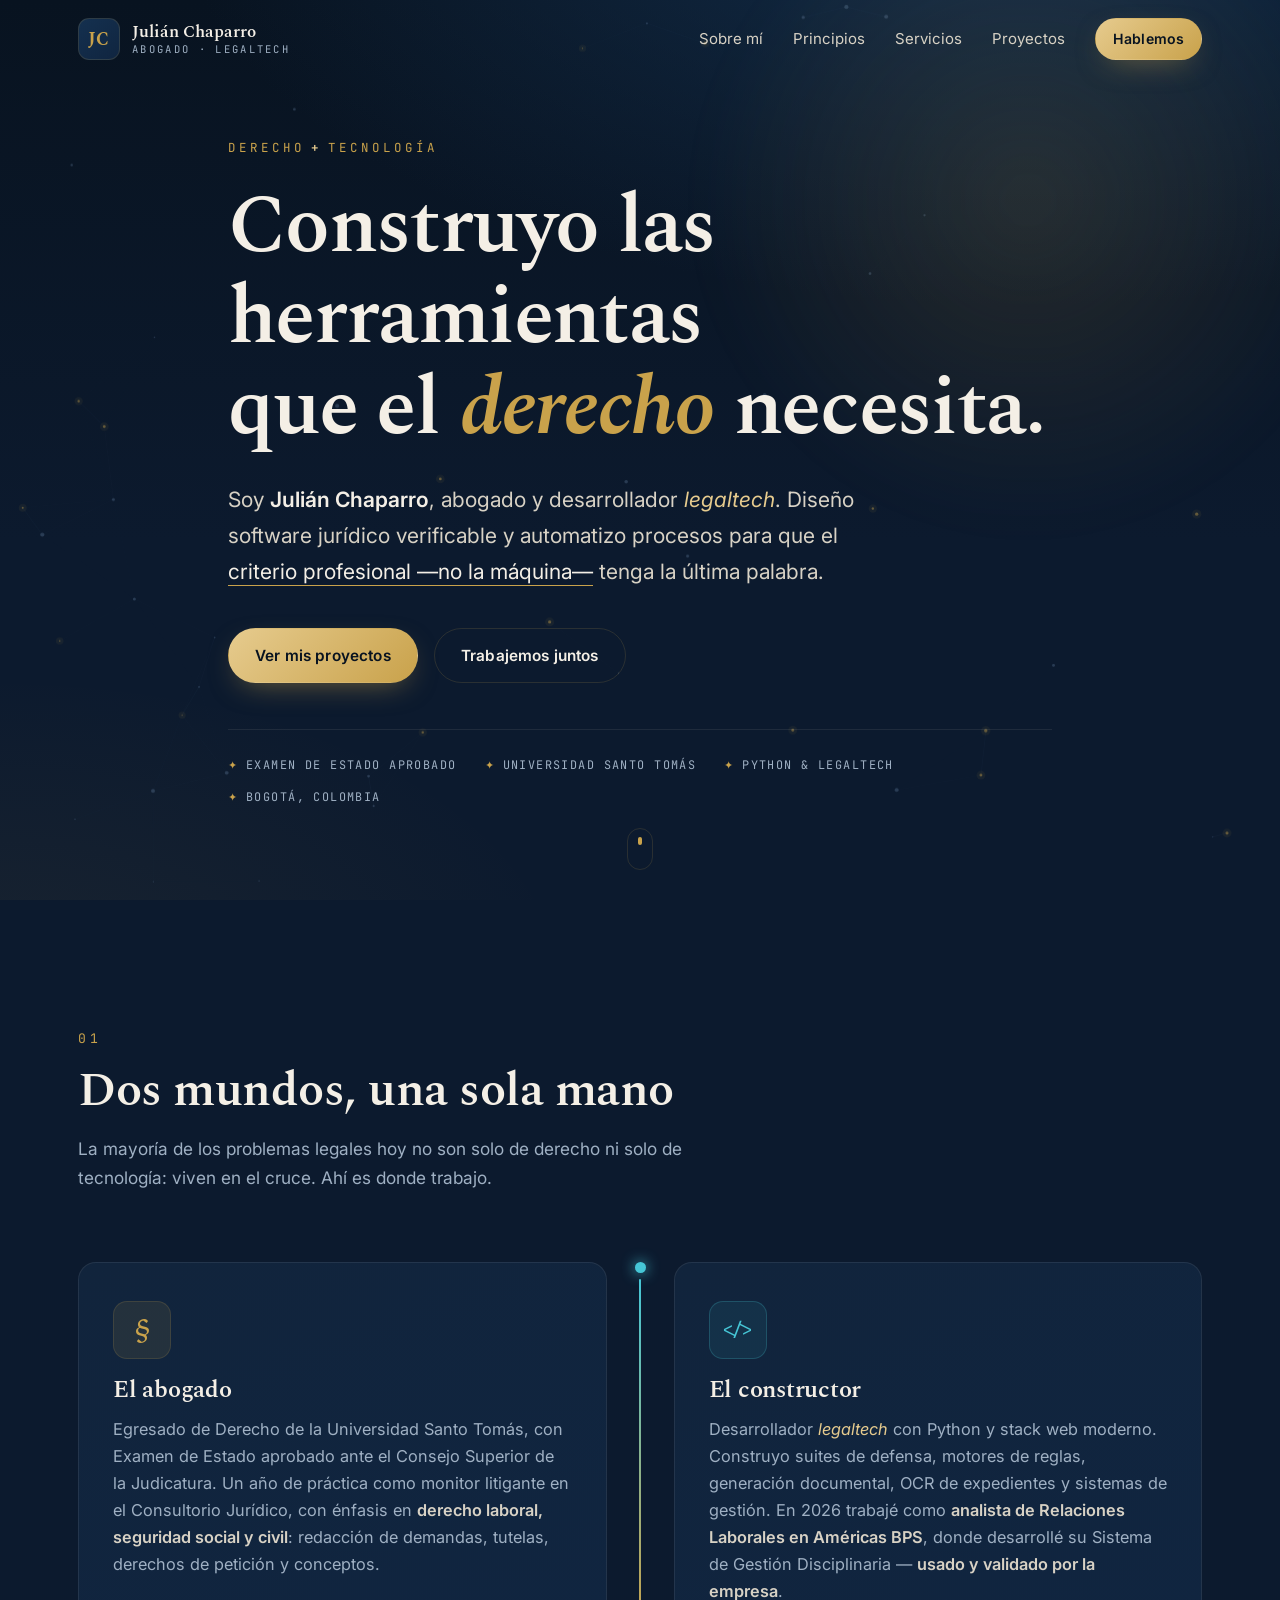
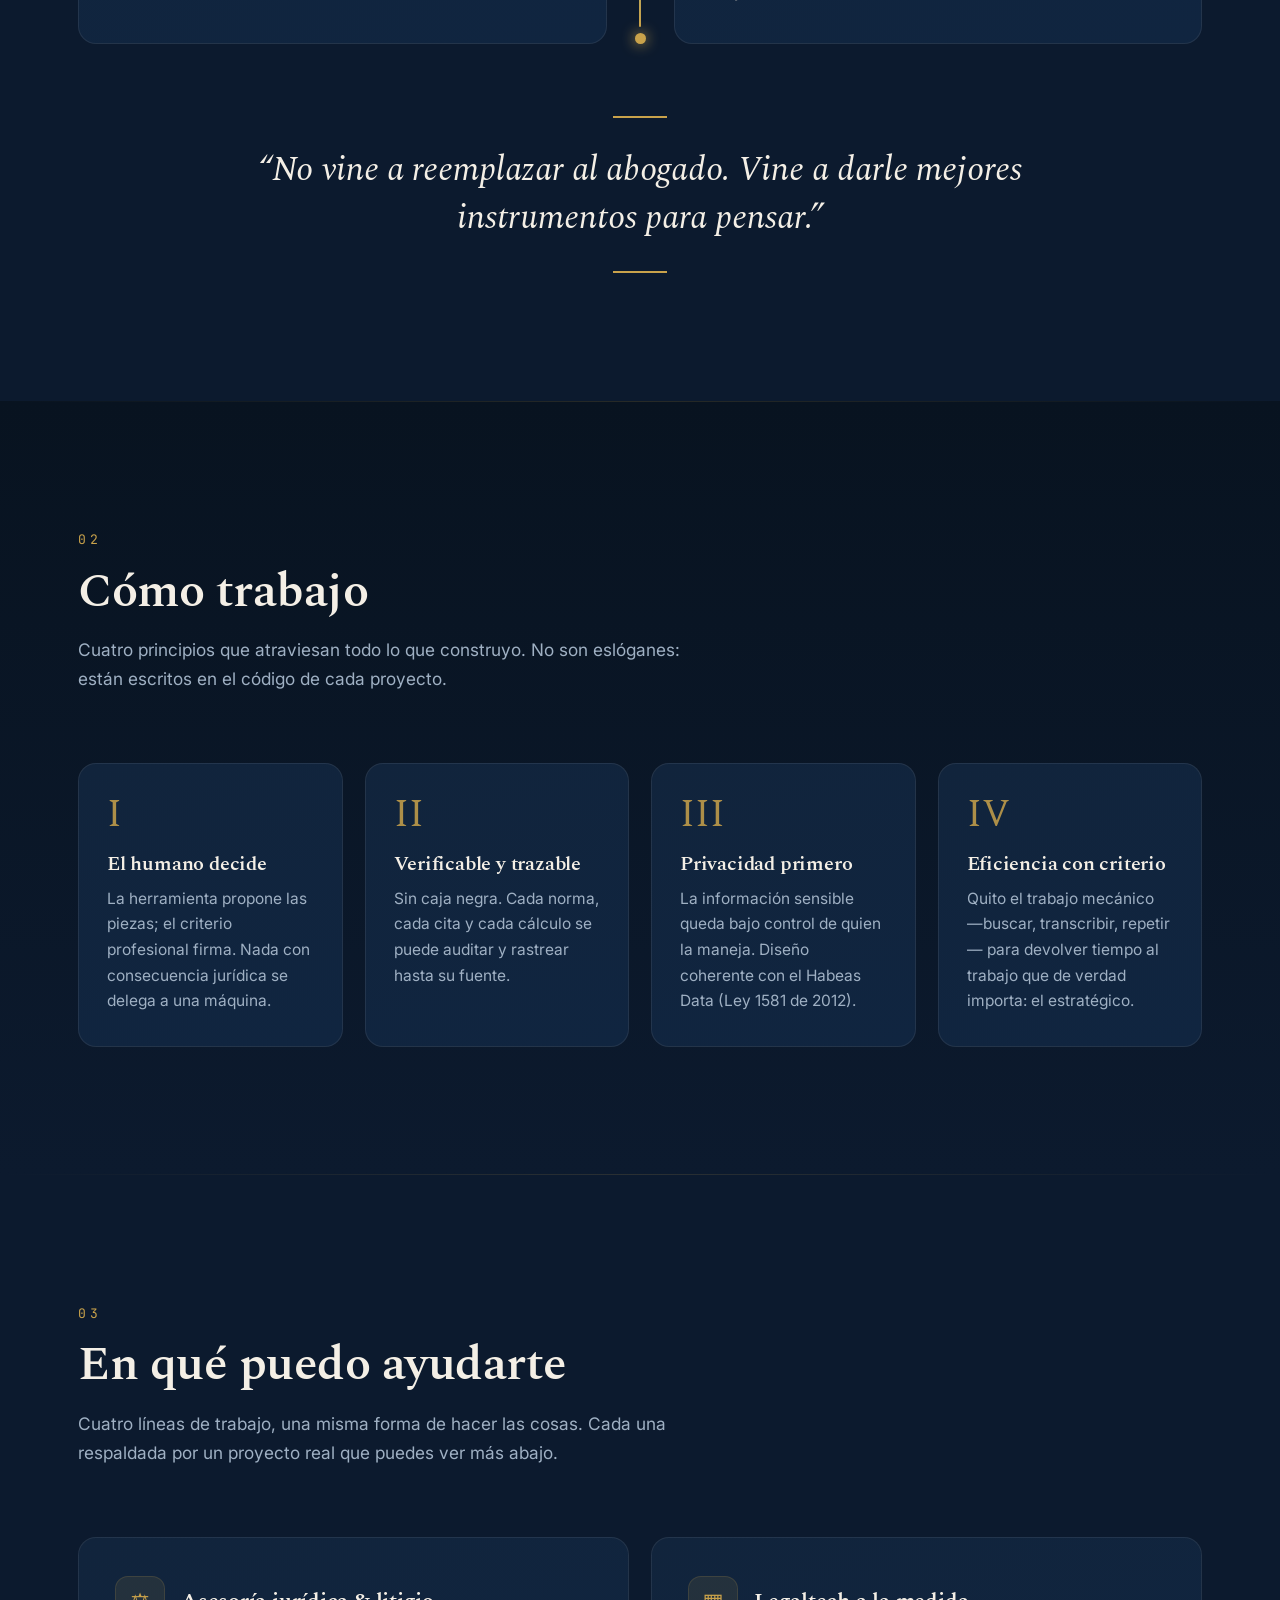
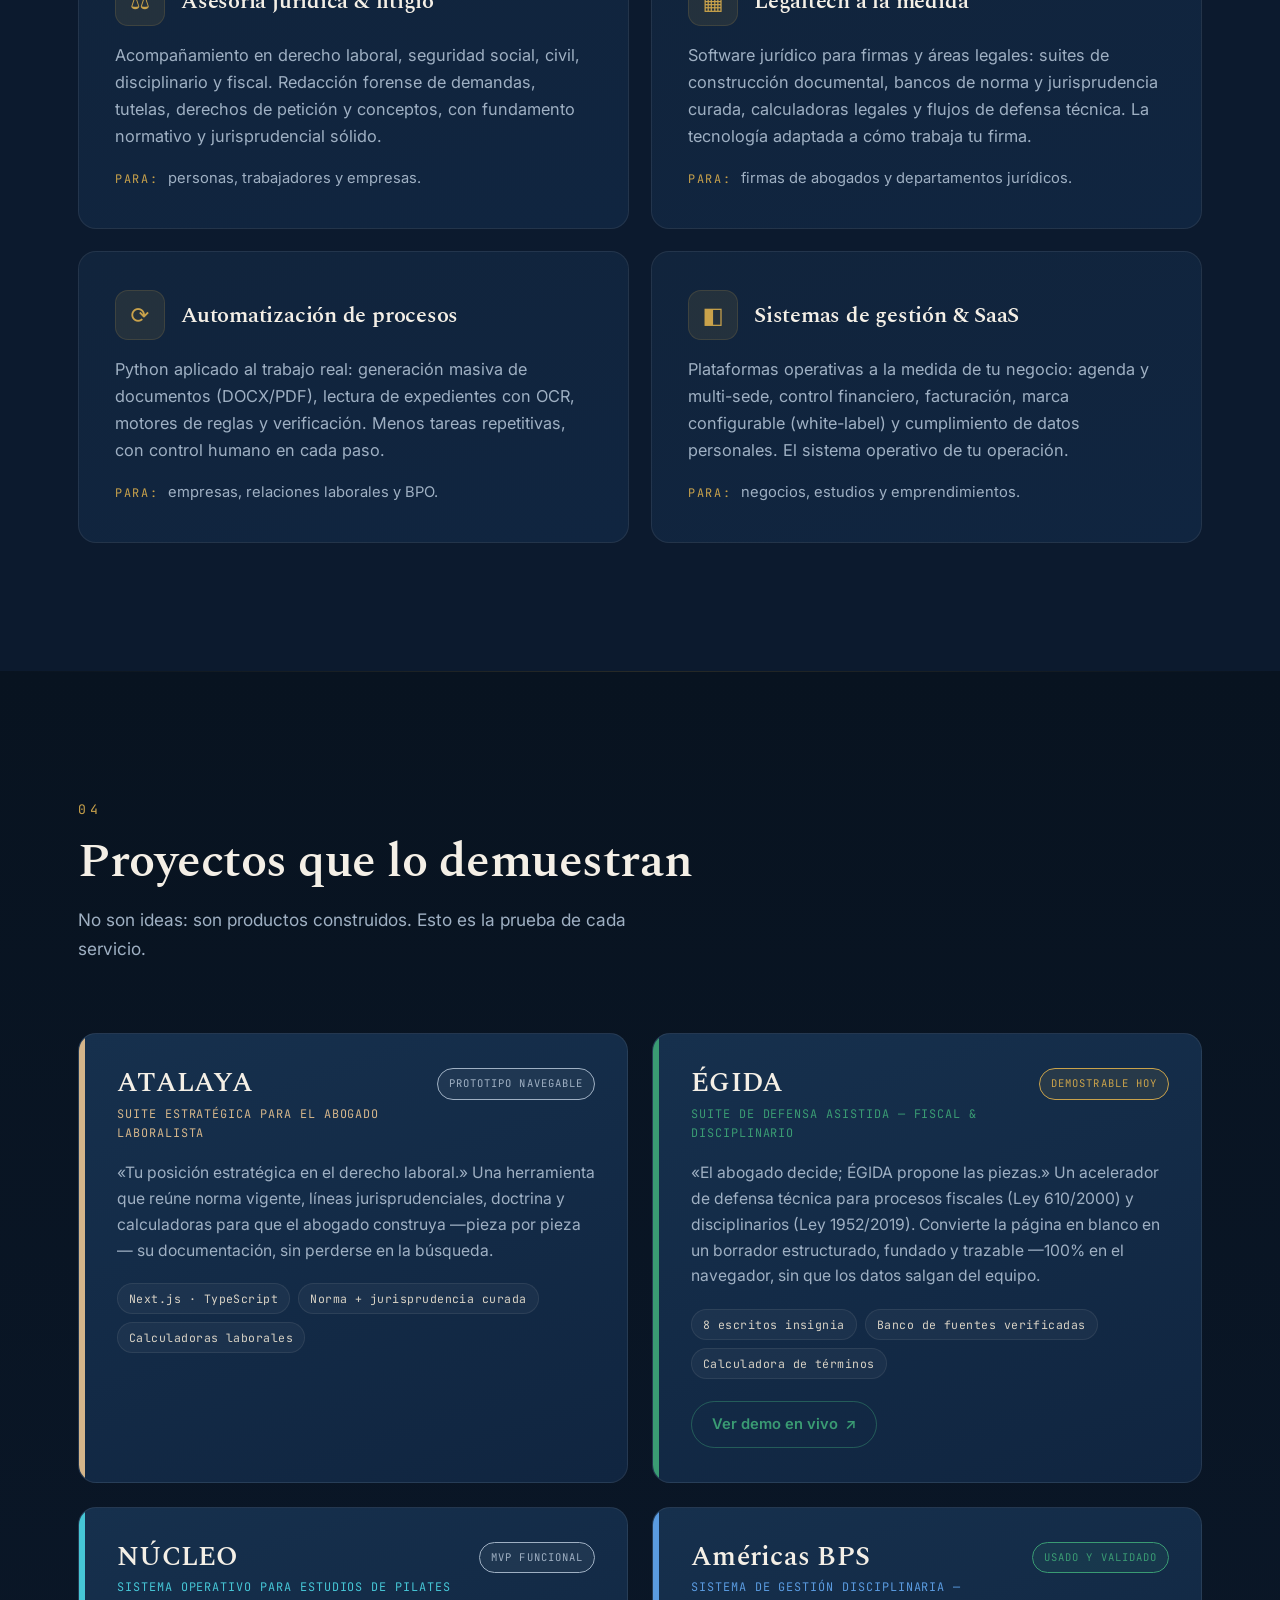
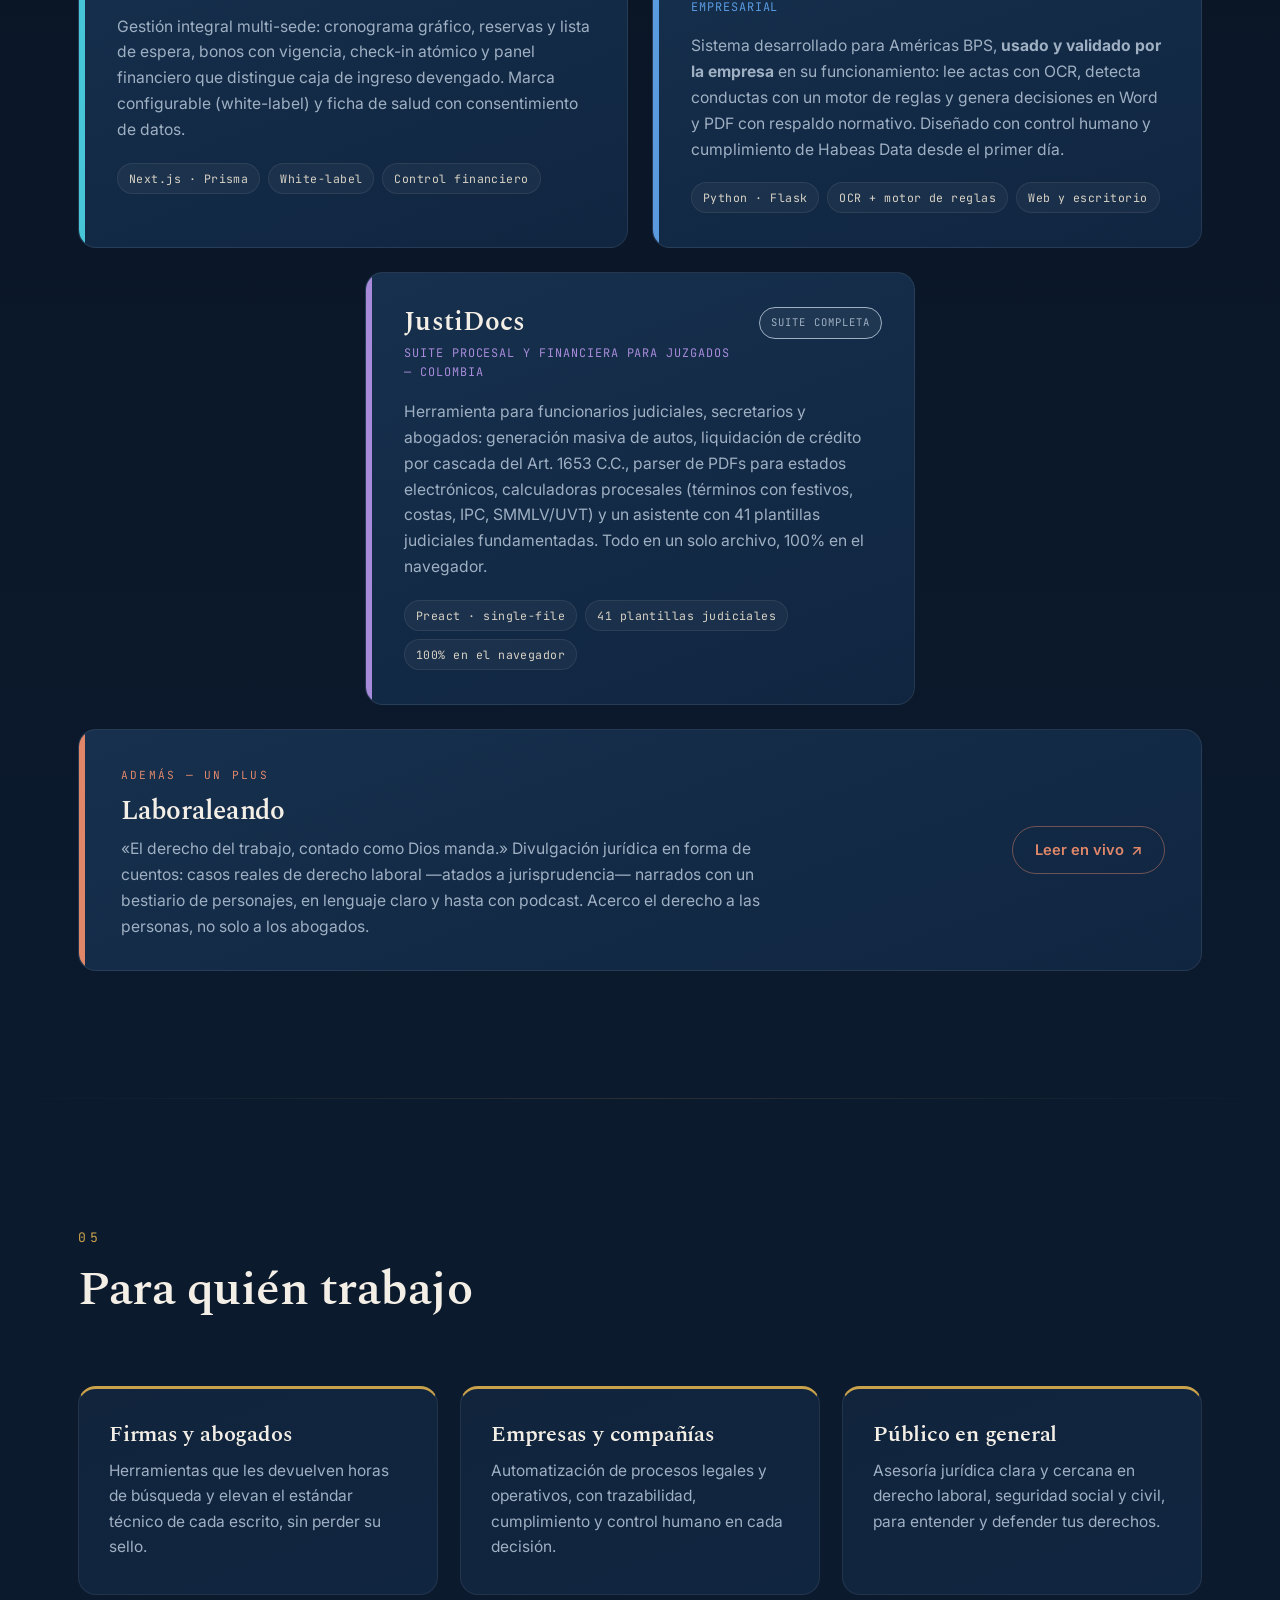
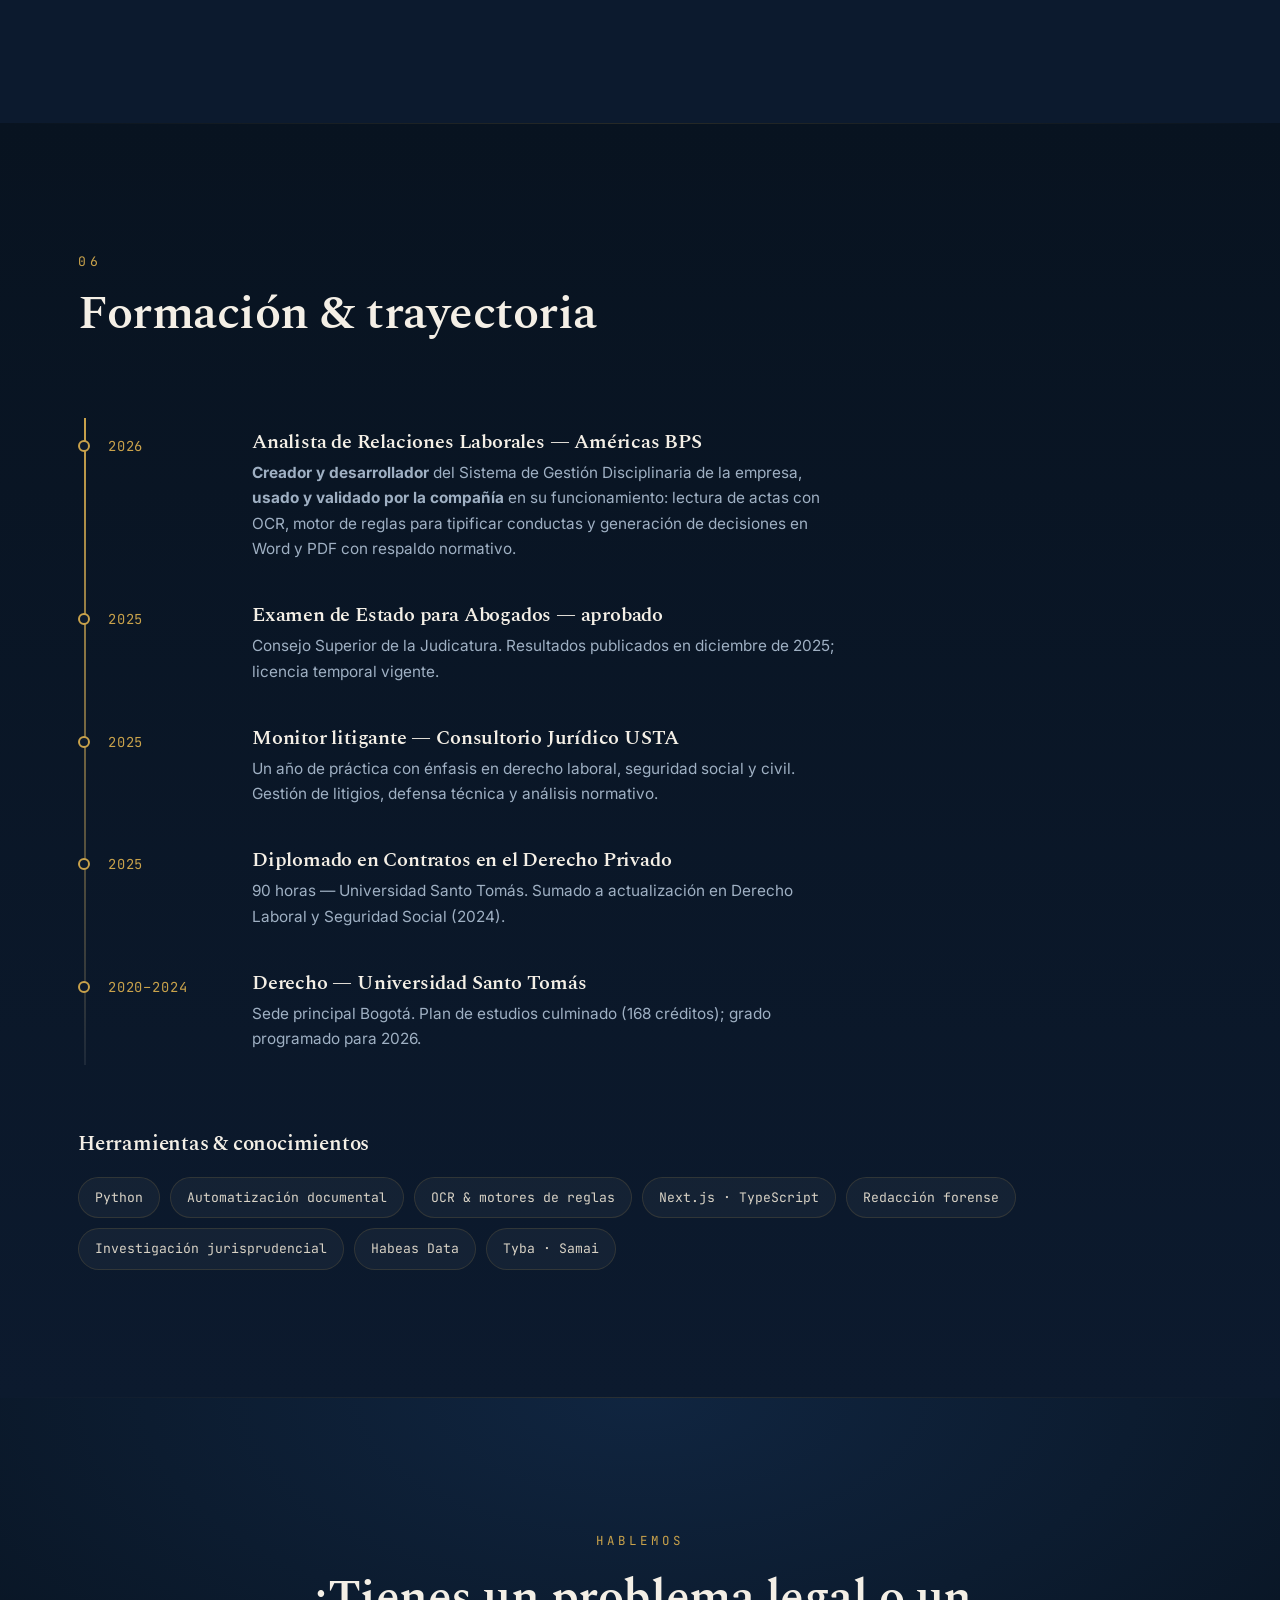
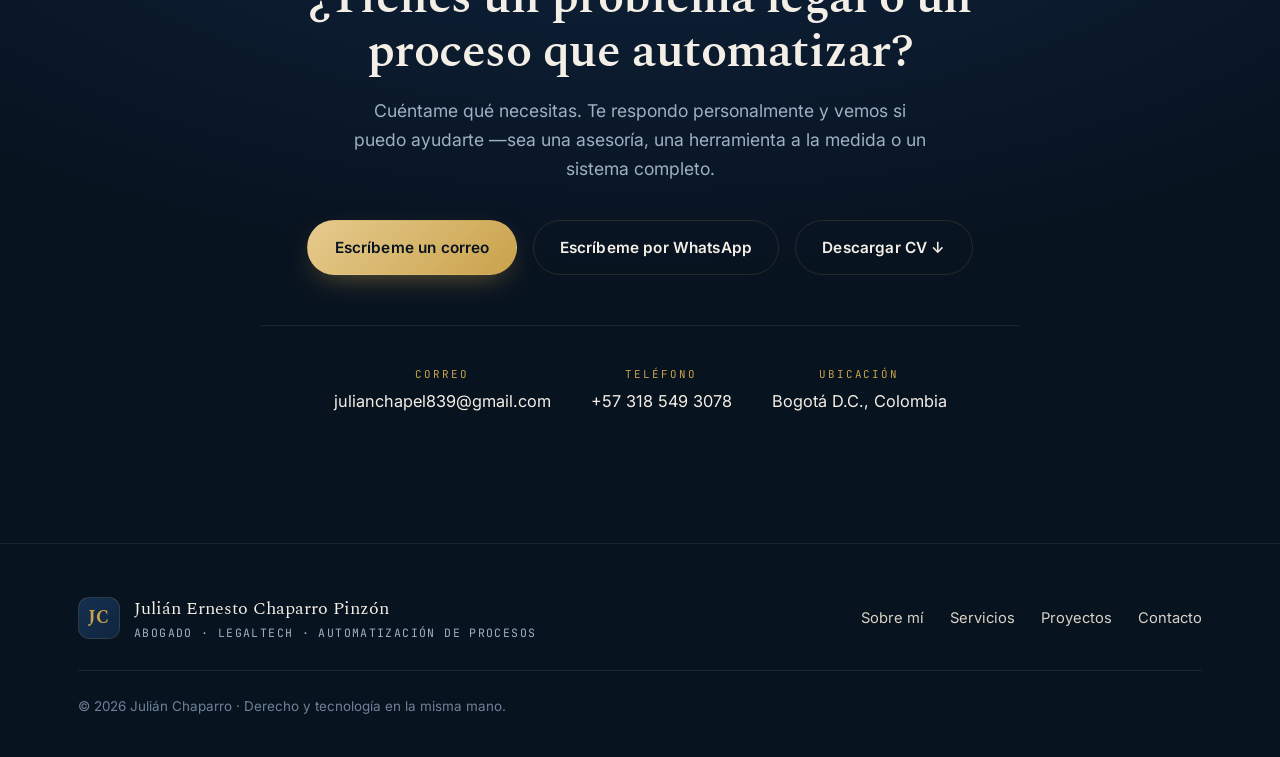
==== commit 52dda775: "Añade botón "Descargar CV" + CV PDF profesional de una página CV brand-consistent generado desde cv." ====
--- a/index.html
+++ b/index.html
@@ -509,6 +509,9 @@
           <a class="btn btn--ghost" href="https://wa.me/573185493078?text=Hola%20Juli%C3%A1n%2C%20vi%20tu%20sitio%20y%20quiero..." target="_blank" rel="noopener">
             Escríbeme por WhatsApp
           </a>
+          <a class="btn btn--ghost" href="CV-Julian-Chaparro.pdf" download="CV-Julian-Chaparro.pdf">
+            Descargar CV ↓
+          </a>
         </div>
 
         <ul class="contact__details">
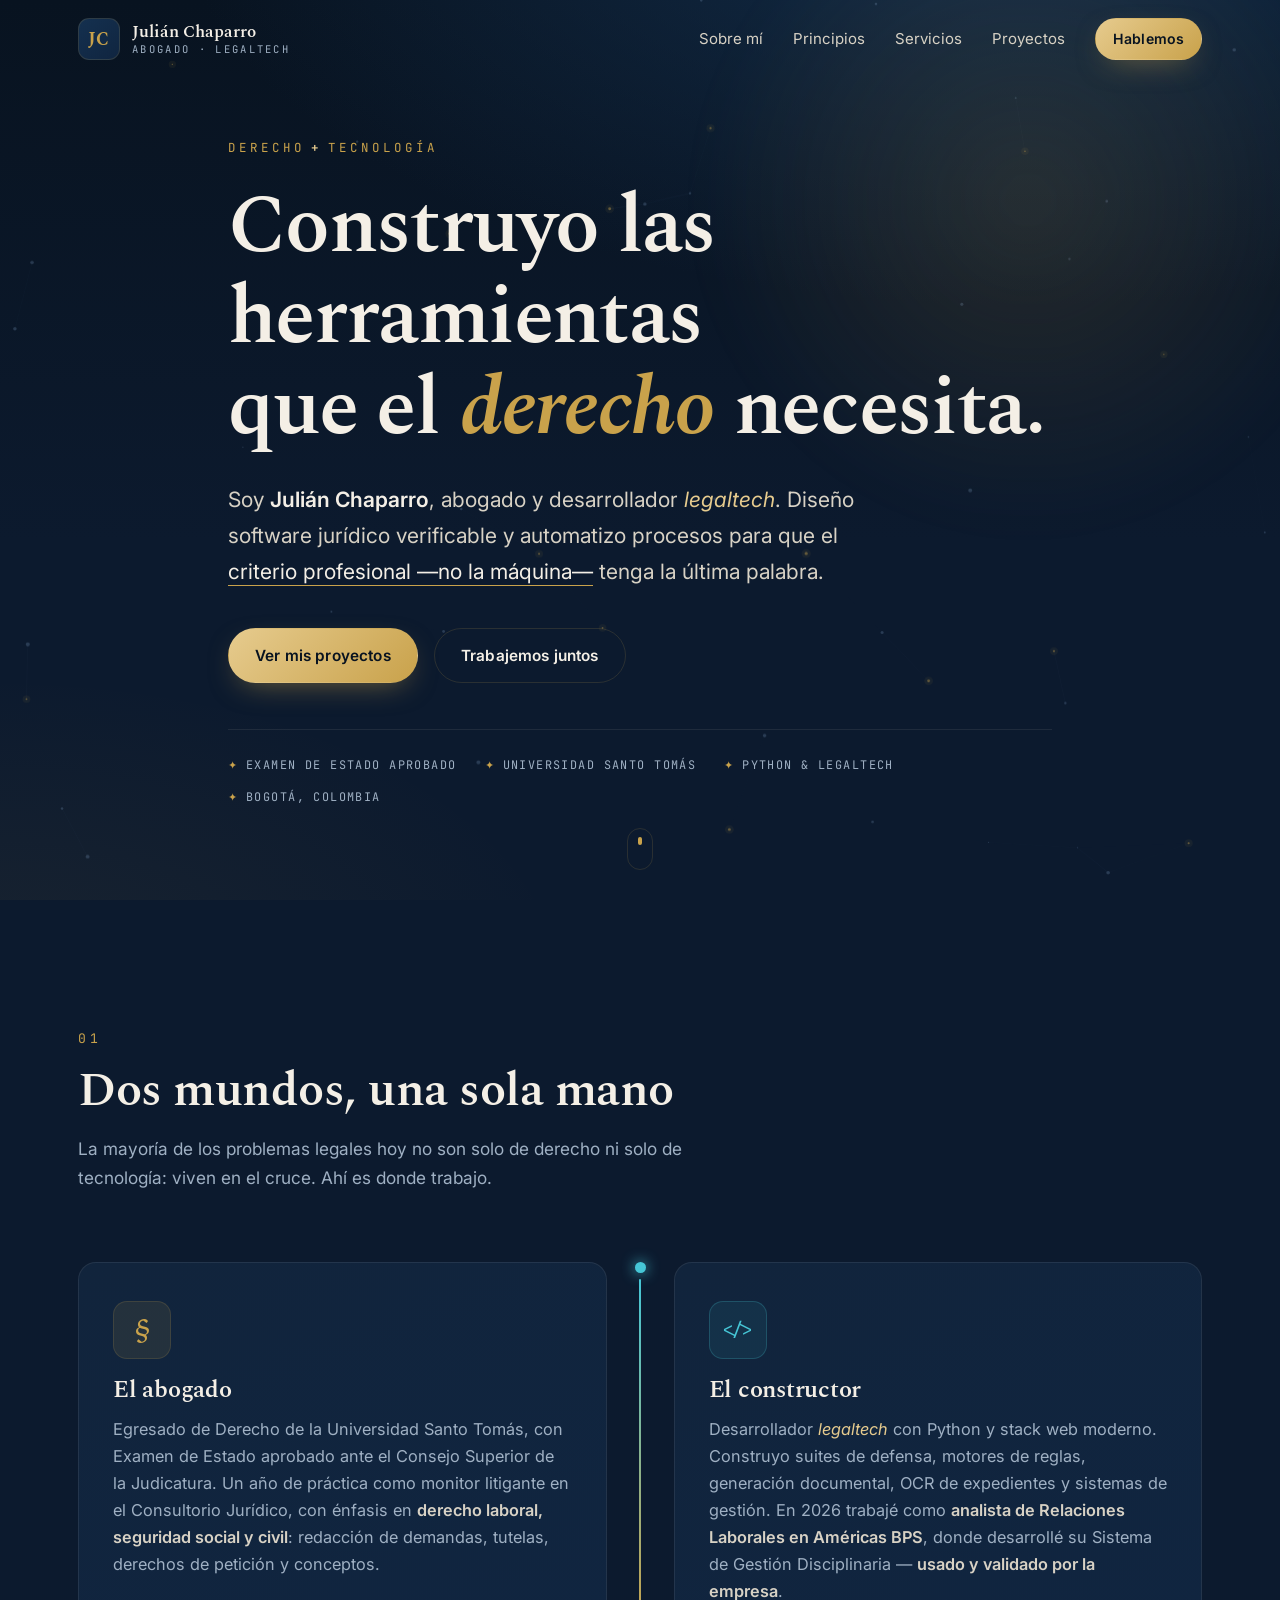
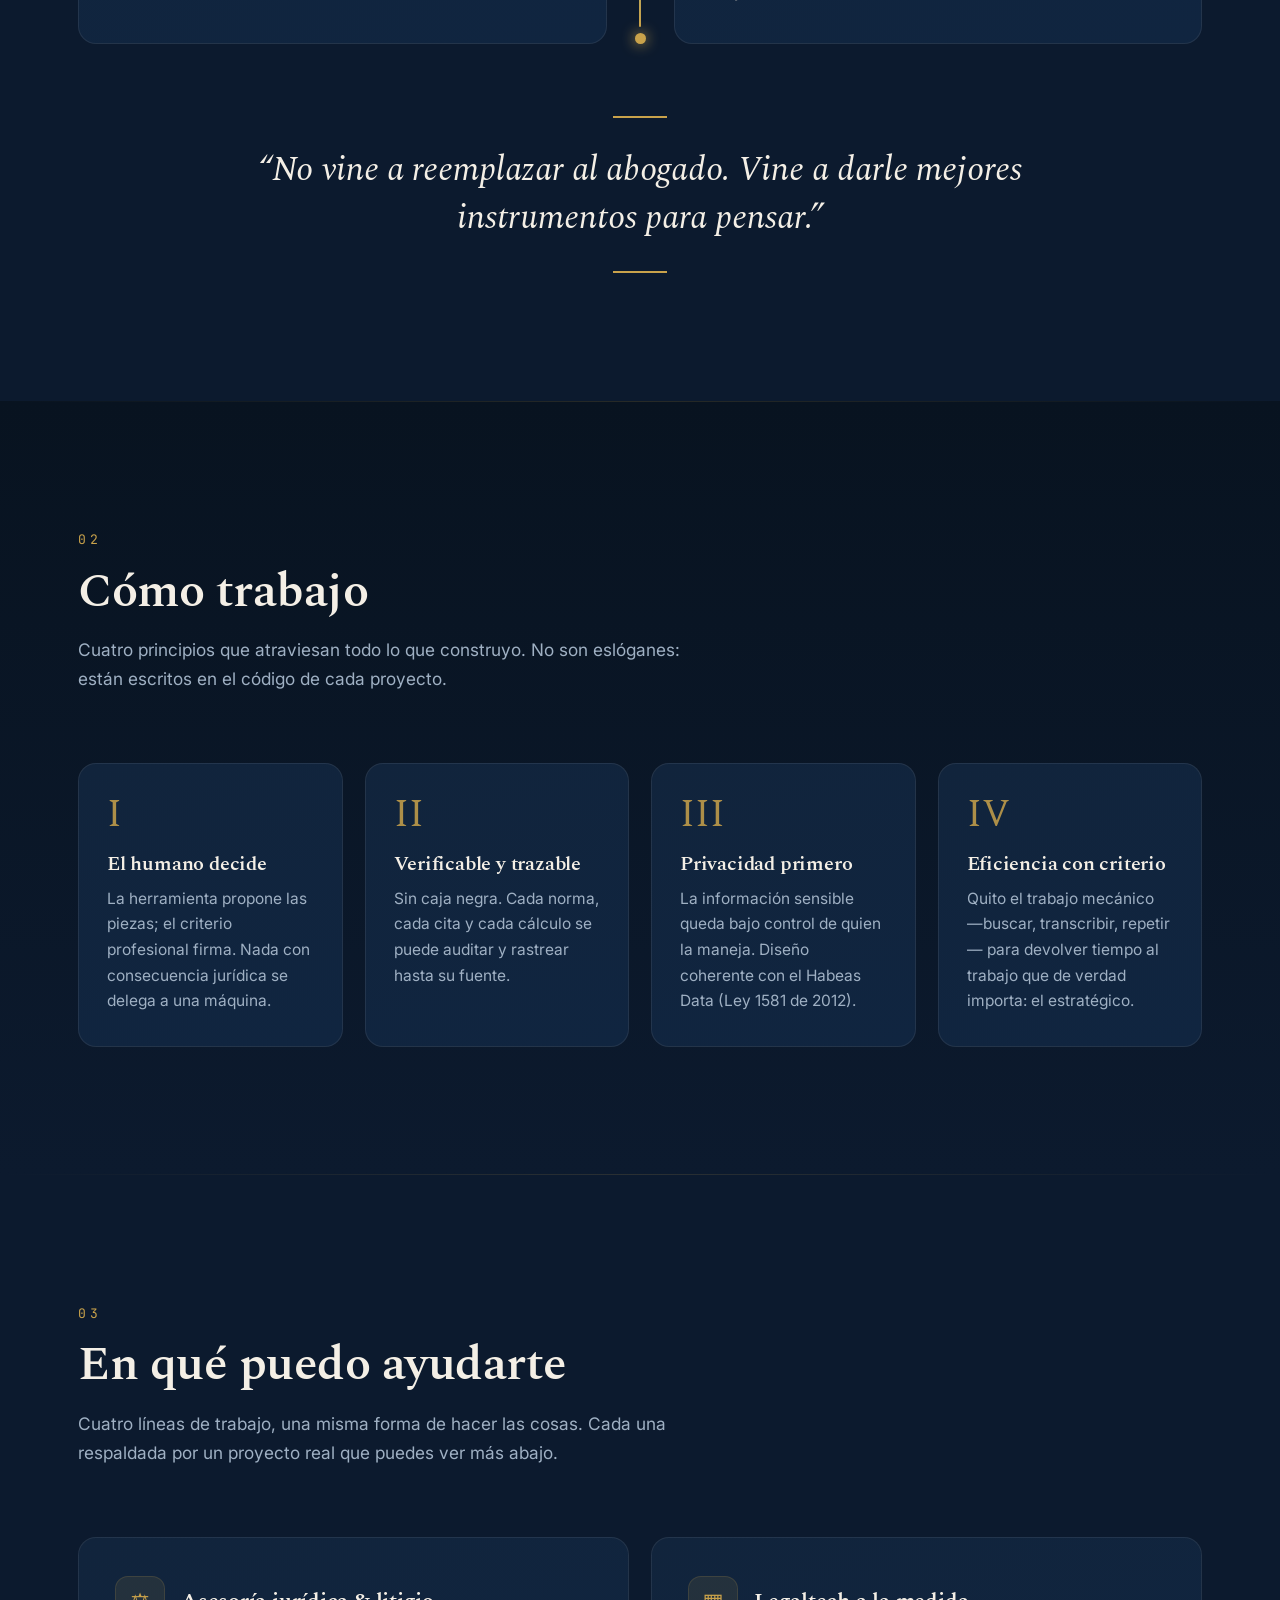
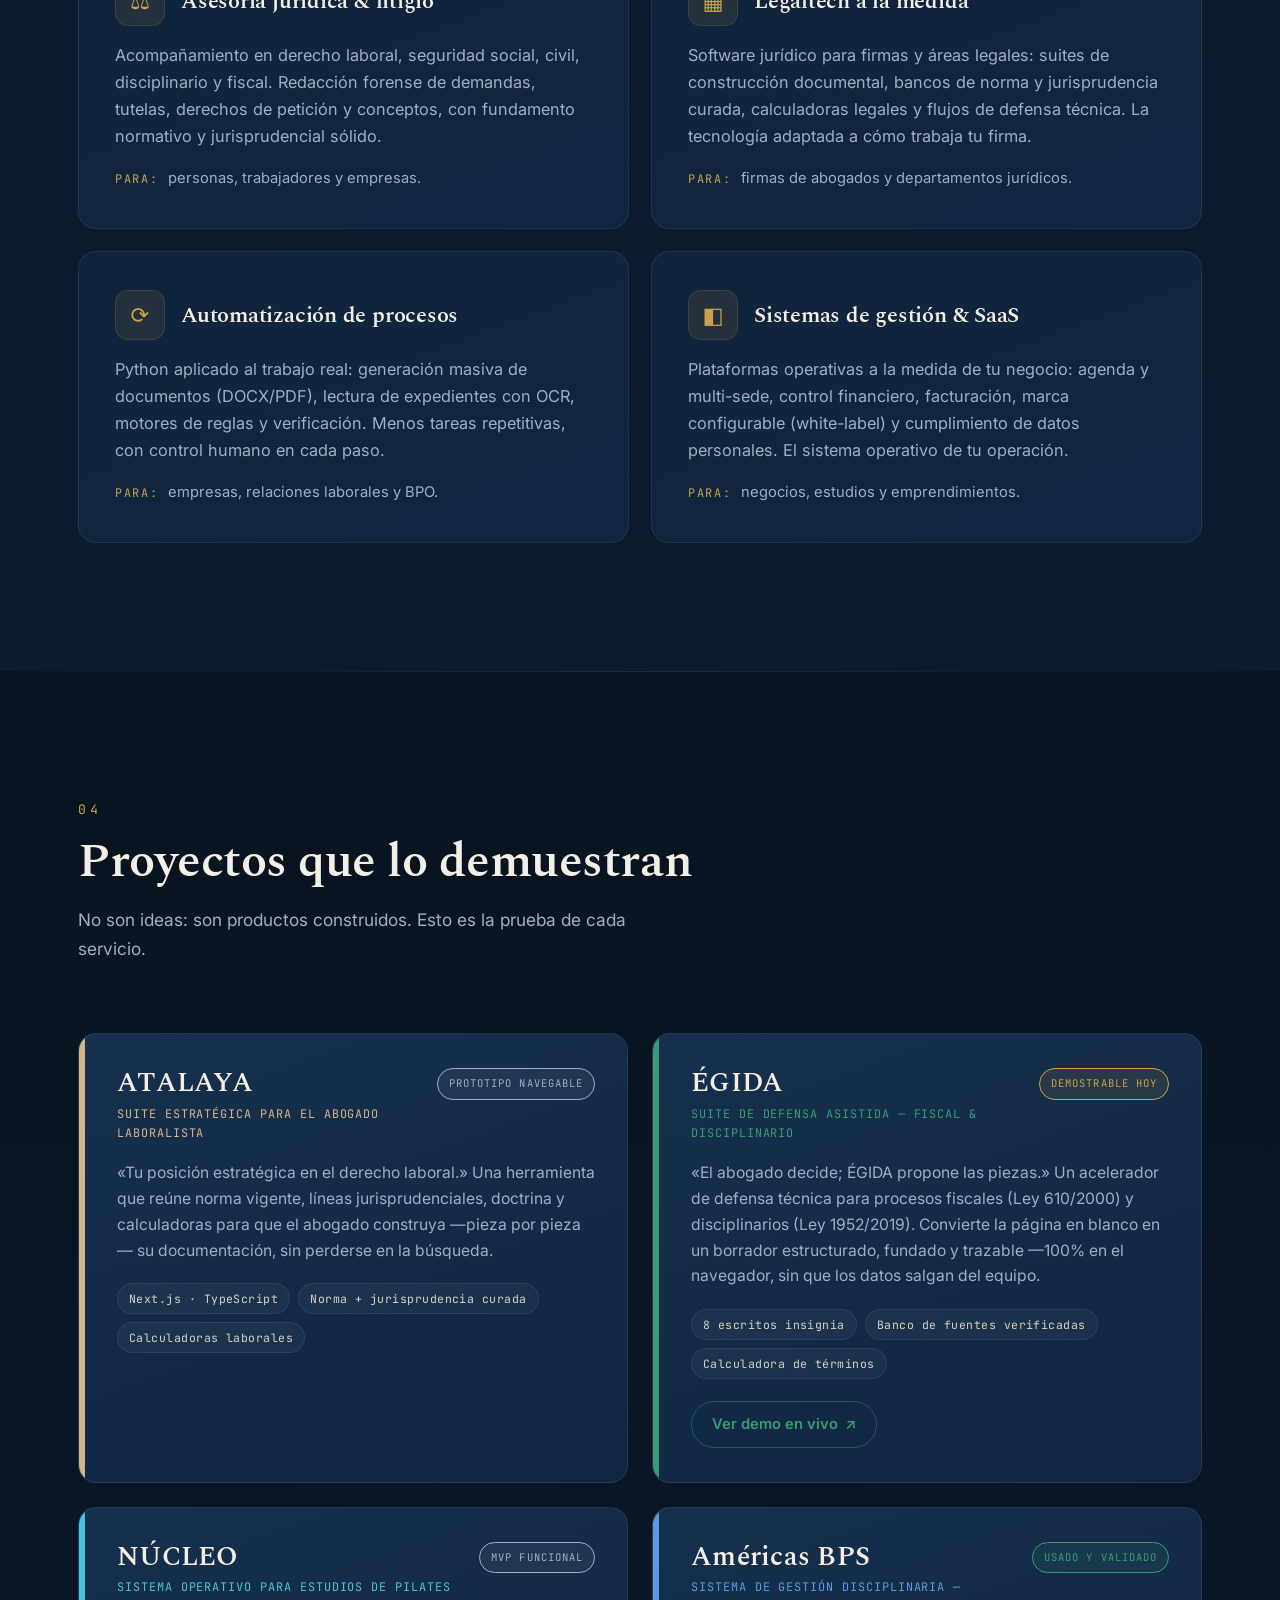
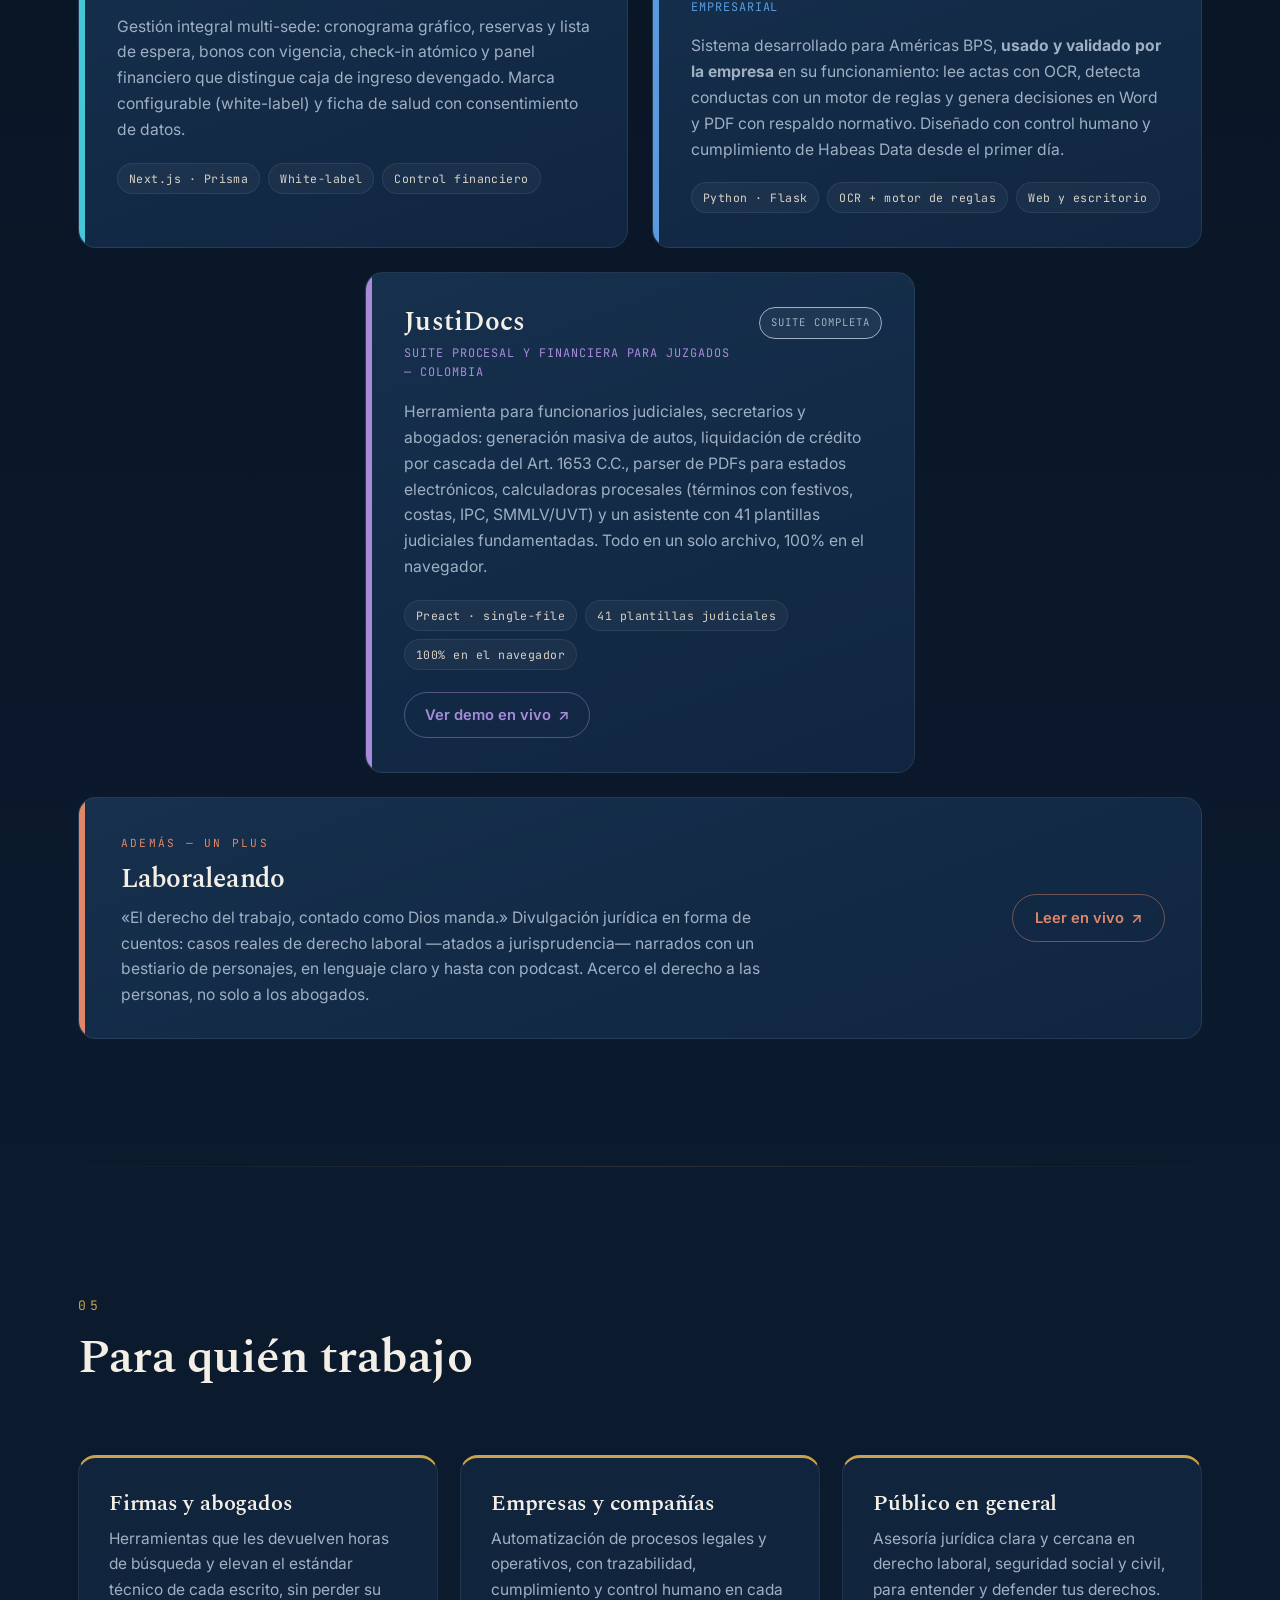
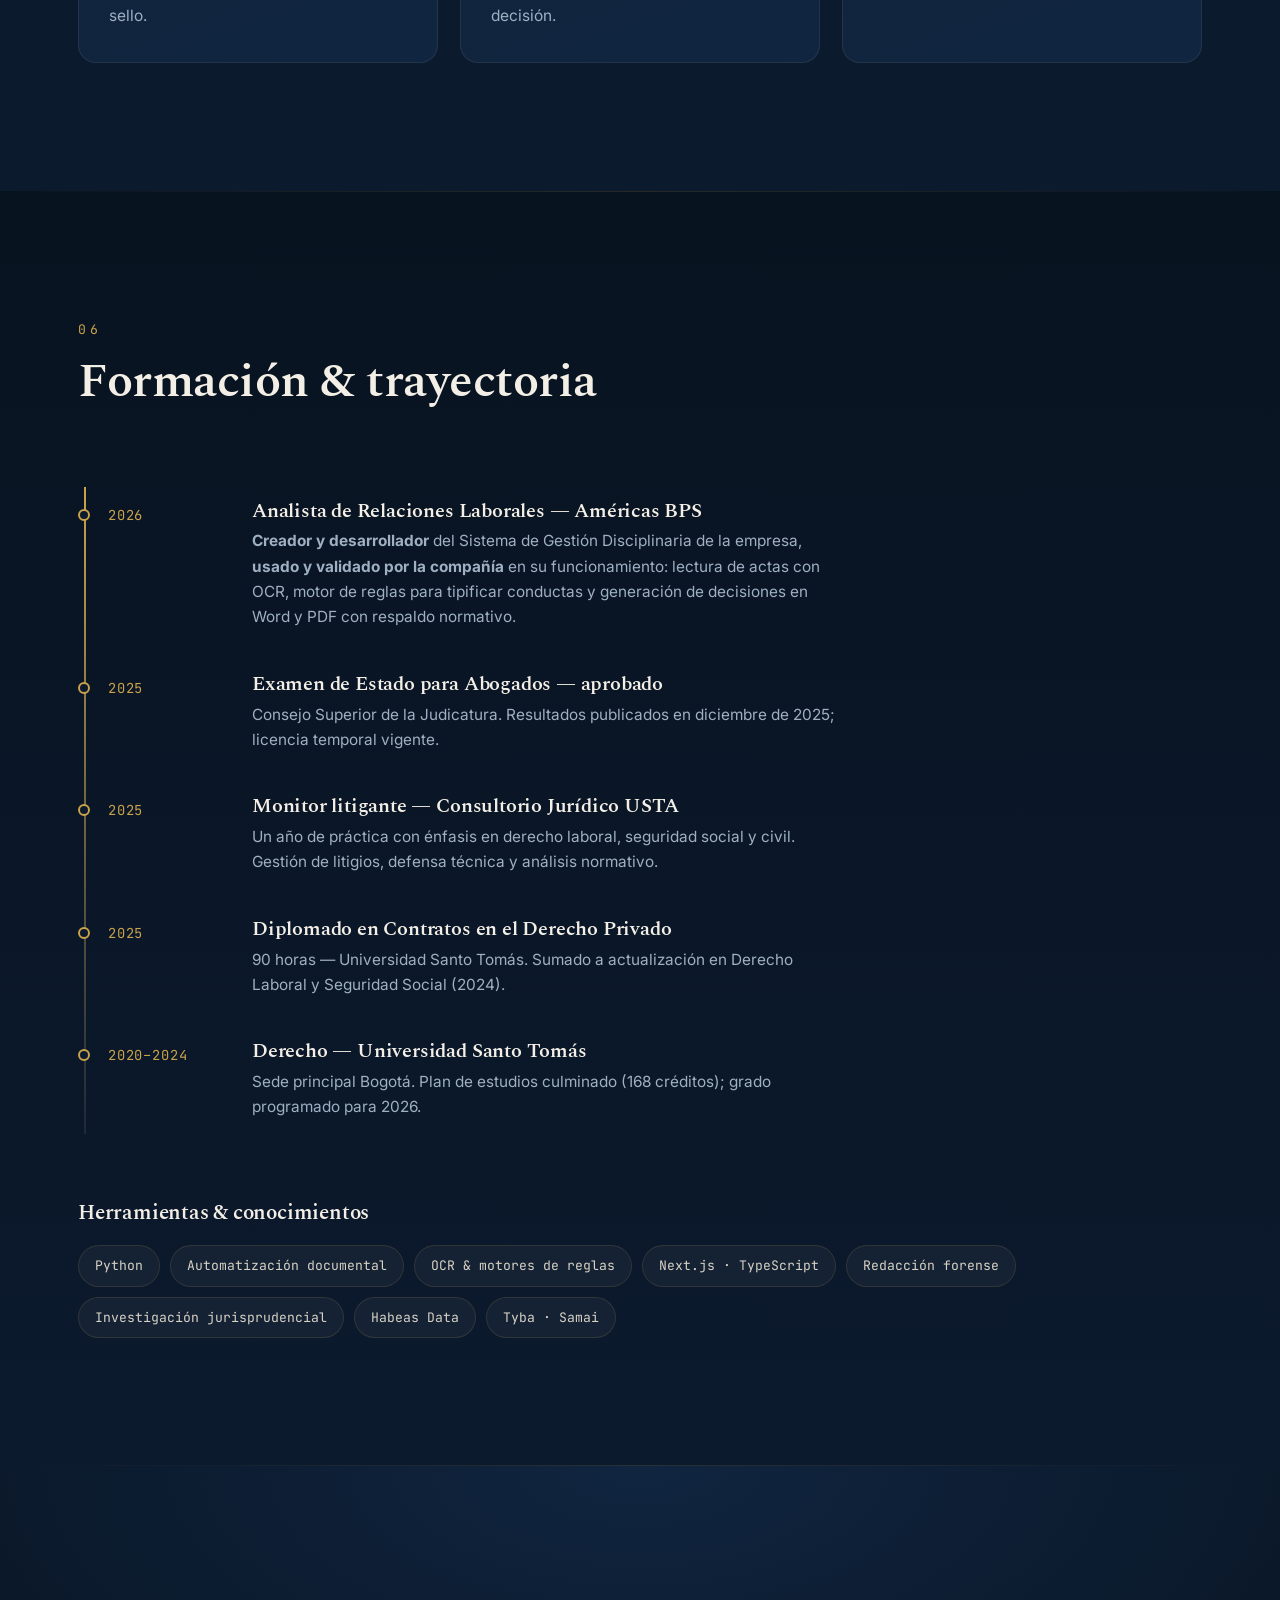
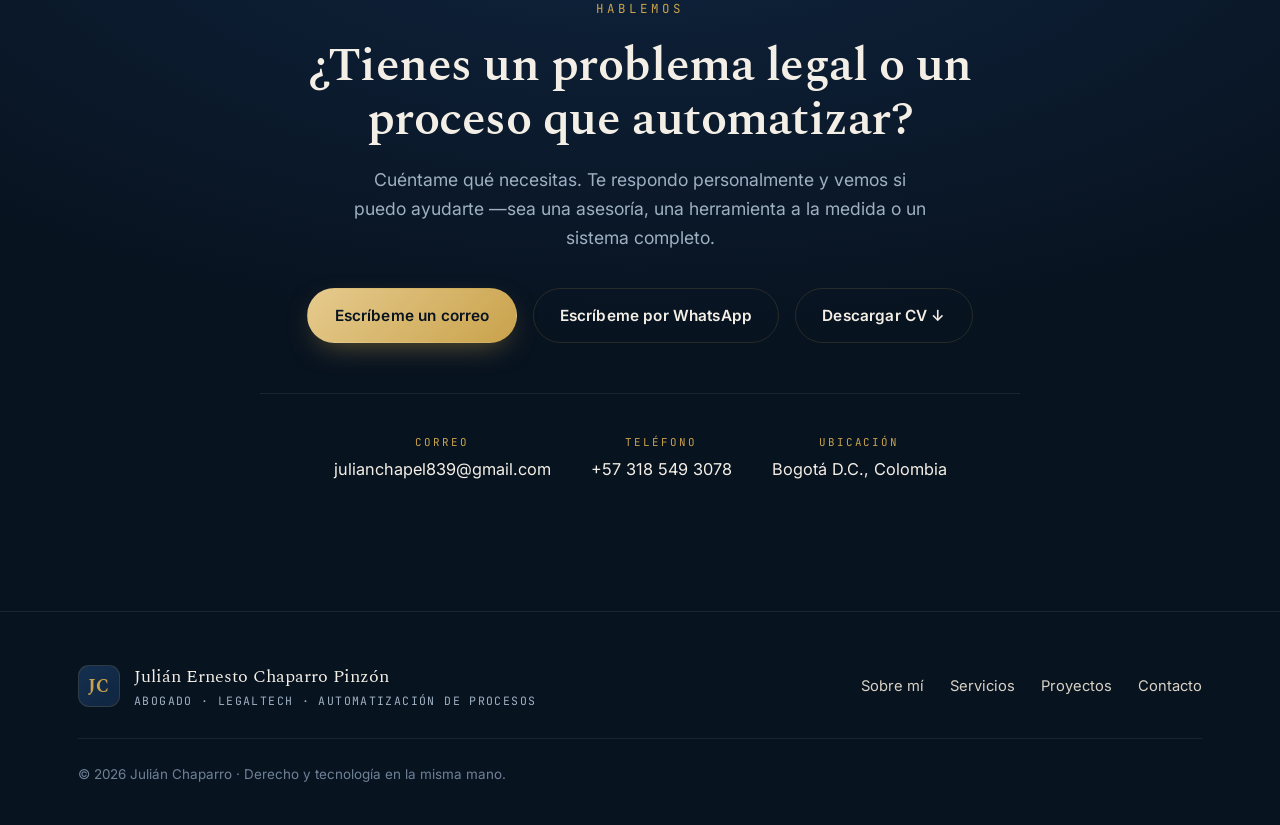
==== commit 8119bc82: "Añade botón "Ver demo en vivo" a JustiDocs (URL pública nueva) JustiDocs ahora desplegado en Cloudfl" ====
--- a/index.html
+++ b/index.html
@@ -379,6 +379,9 @@
               <li>41 plantillas judiciales</li>
               <li>100% en el navegador</li>
             </ul>
+            <a class="project__link" href="https://justidocs.julianchapel839.workers.dev" target="_blank" rel="noopener">
+              Ver demo en vivo <span aria-hidden="true">↗</span>
+            </a>
           </div>
         </article>
       </div>
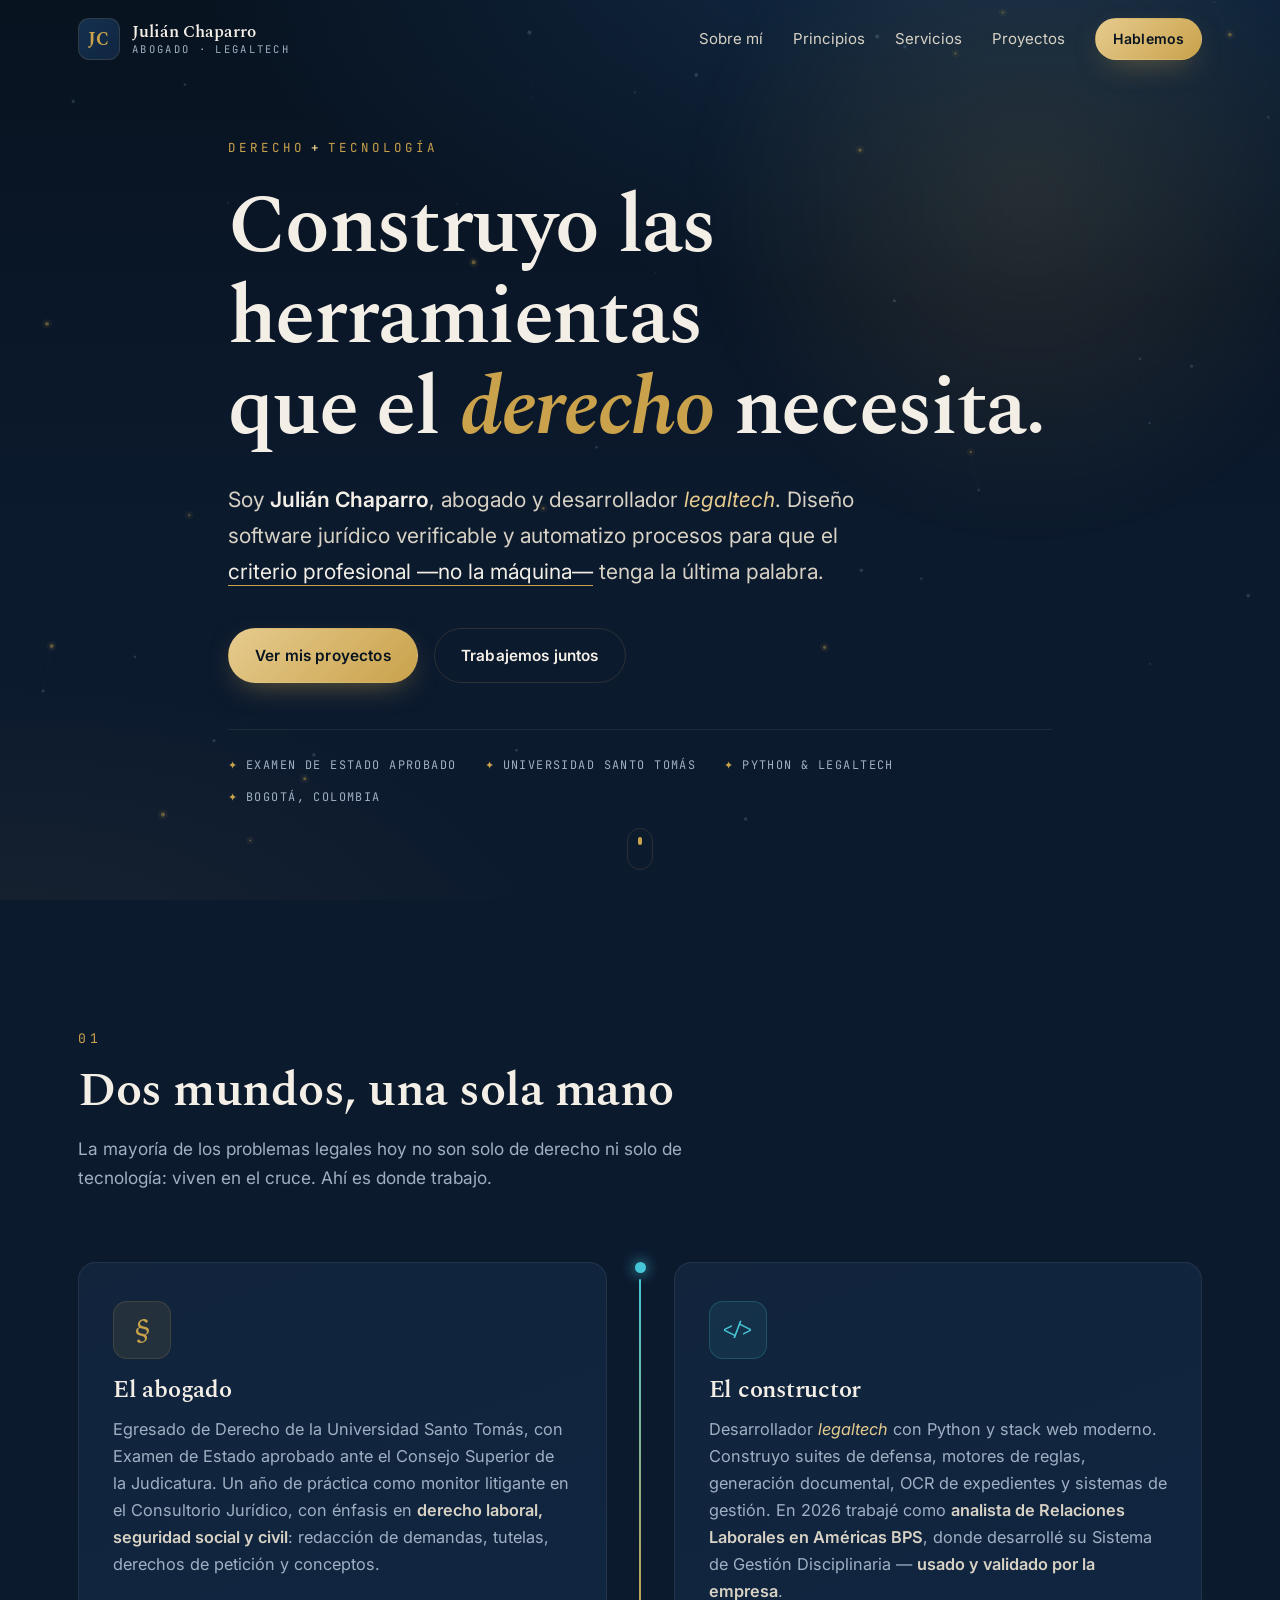
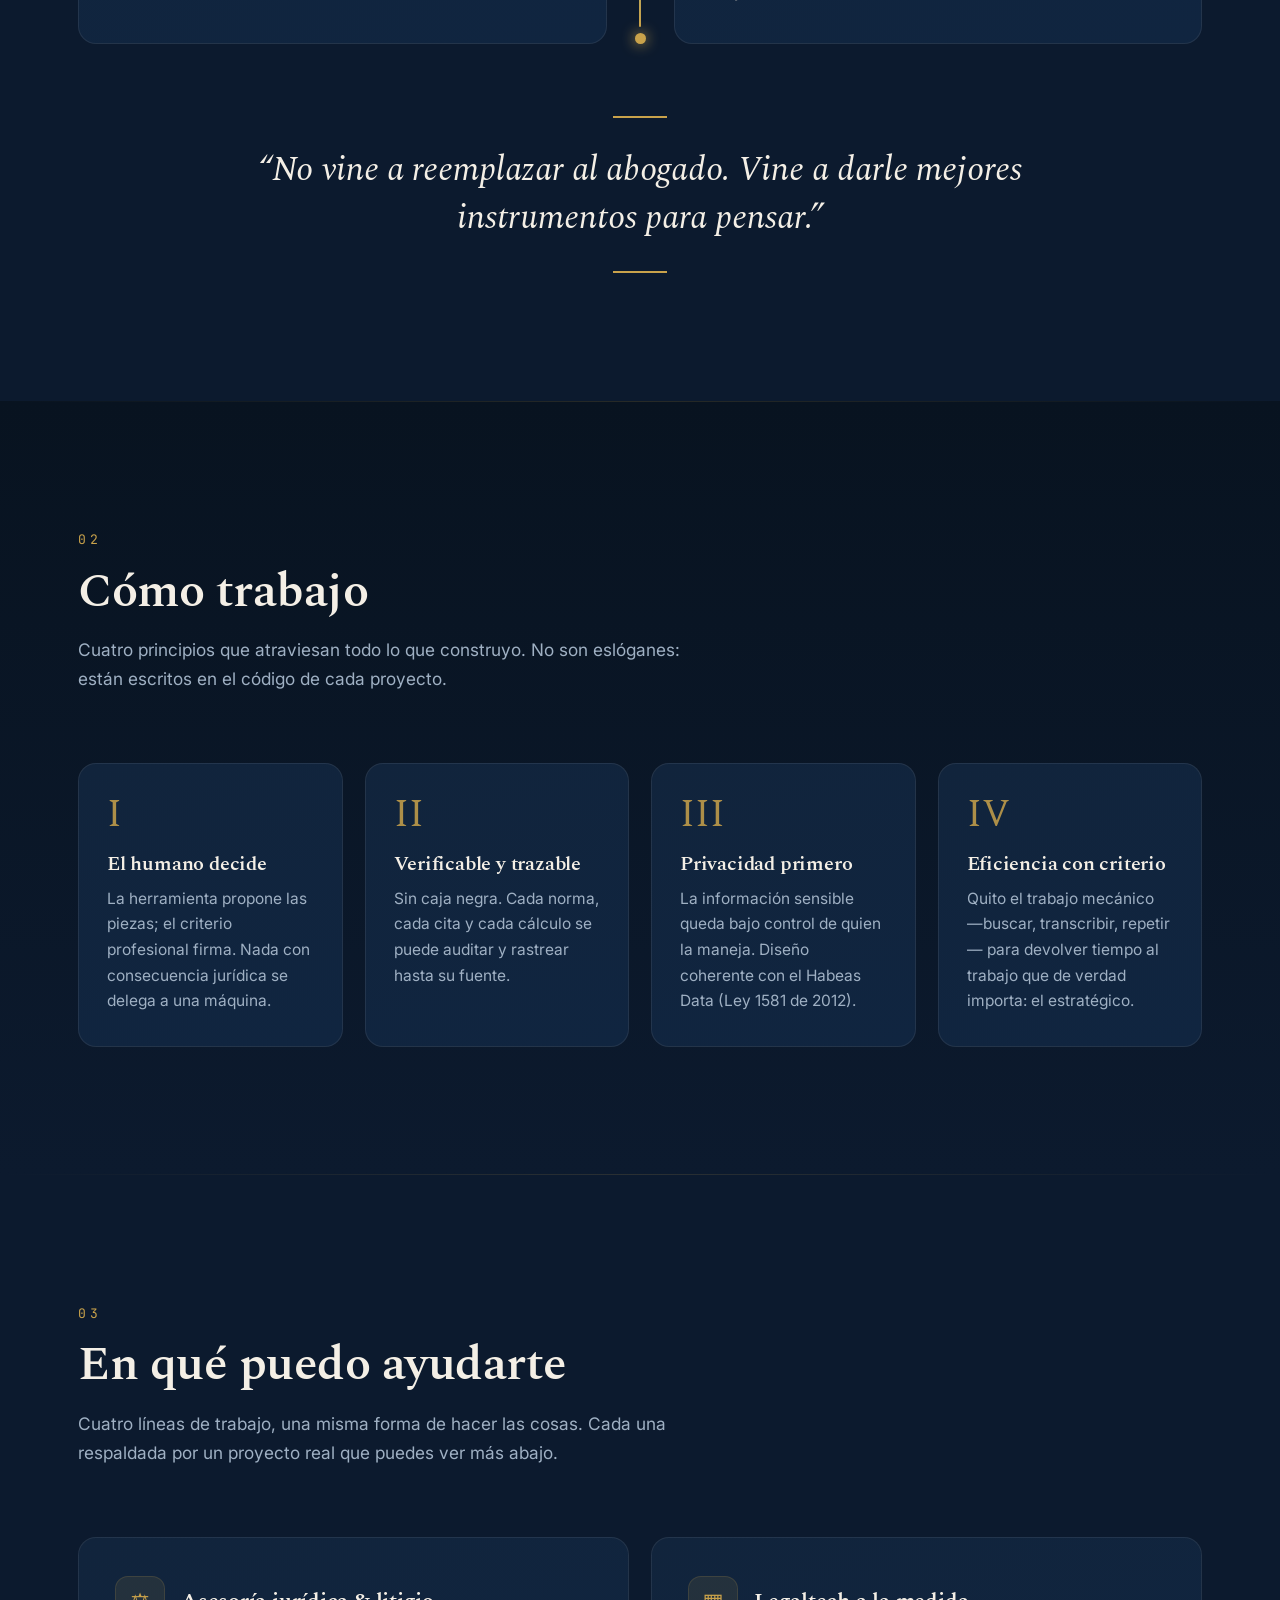
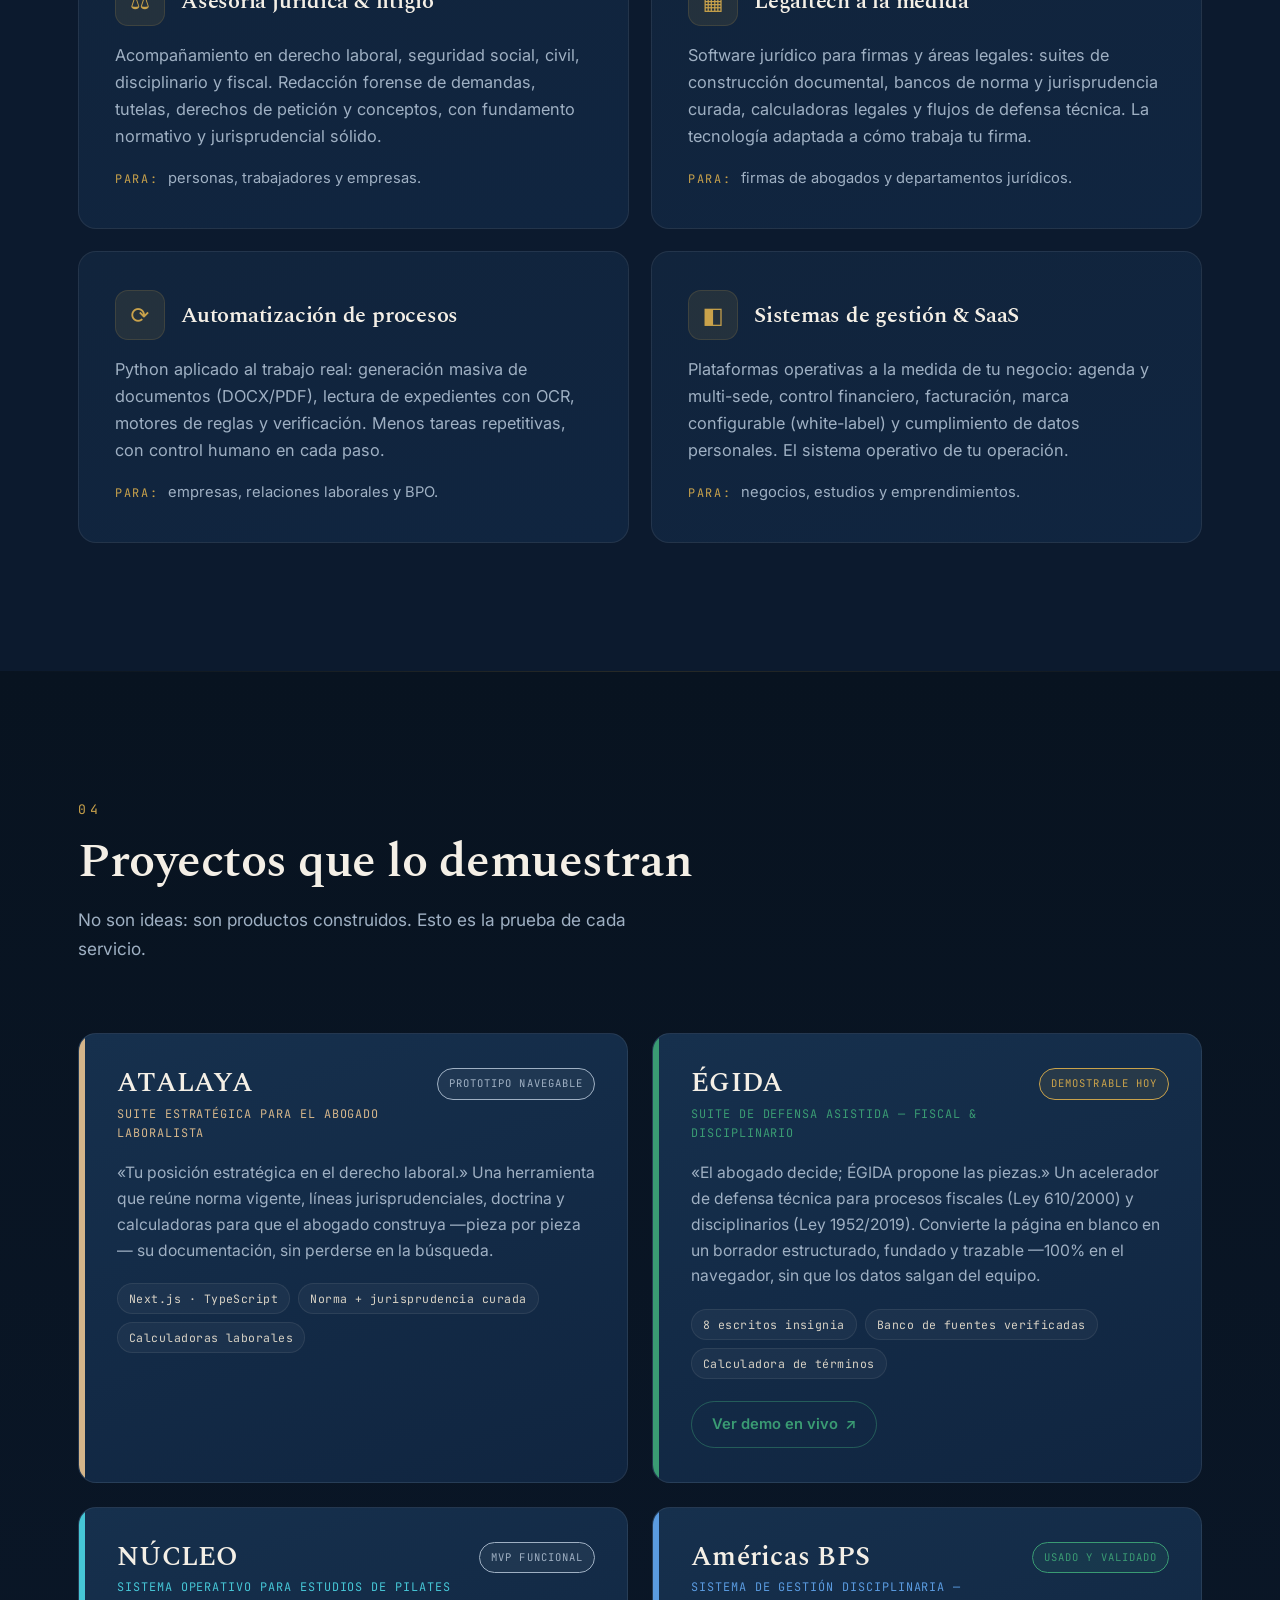
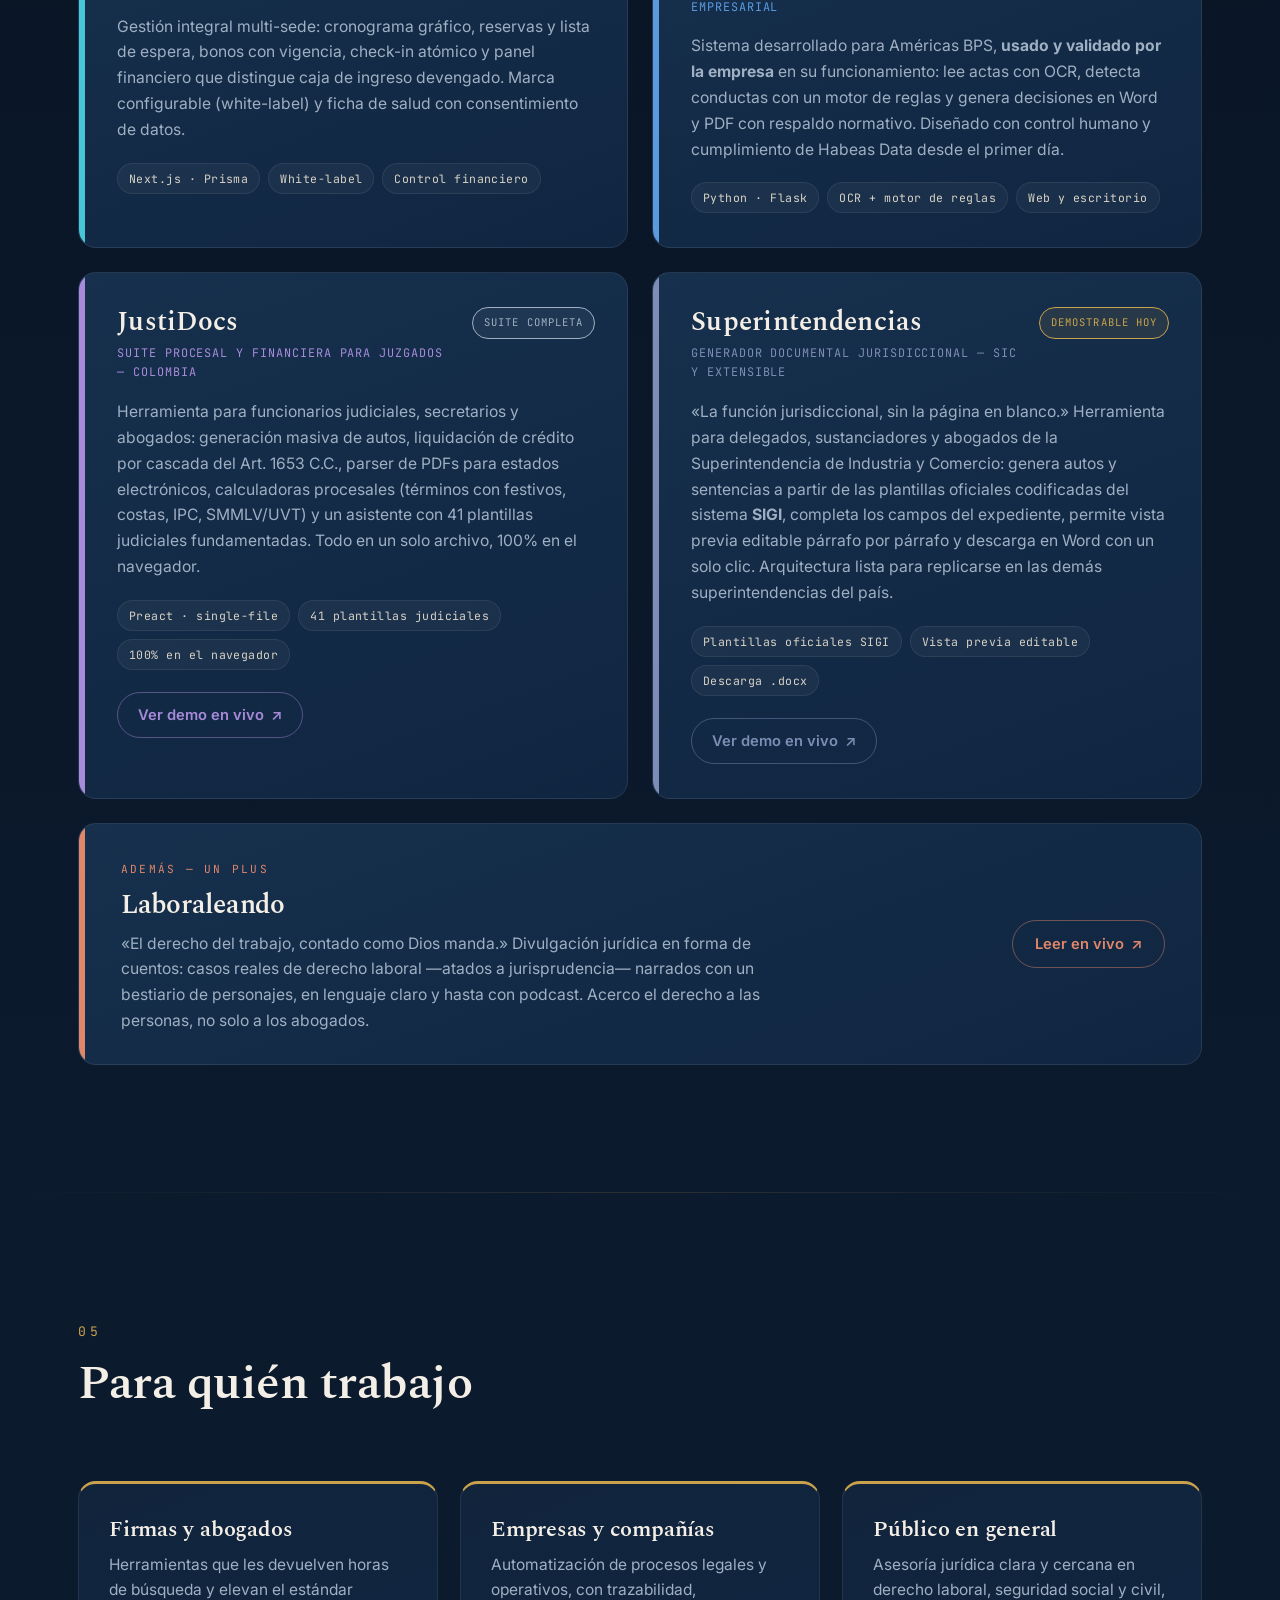
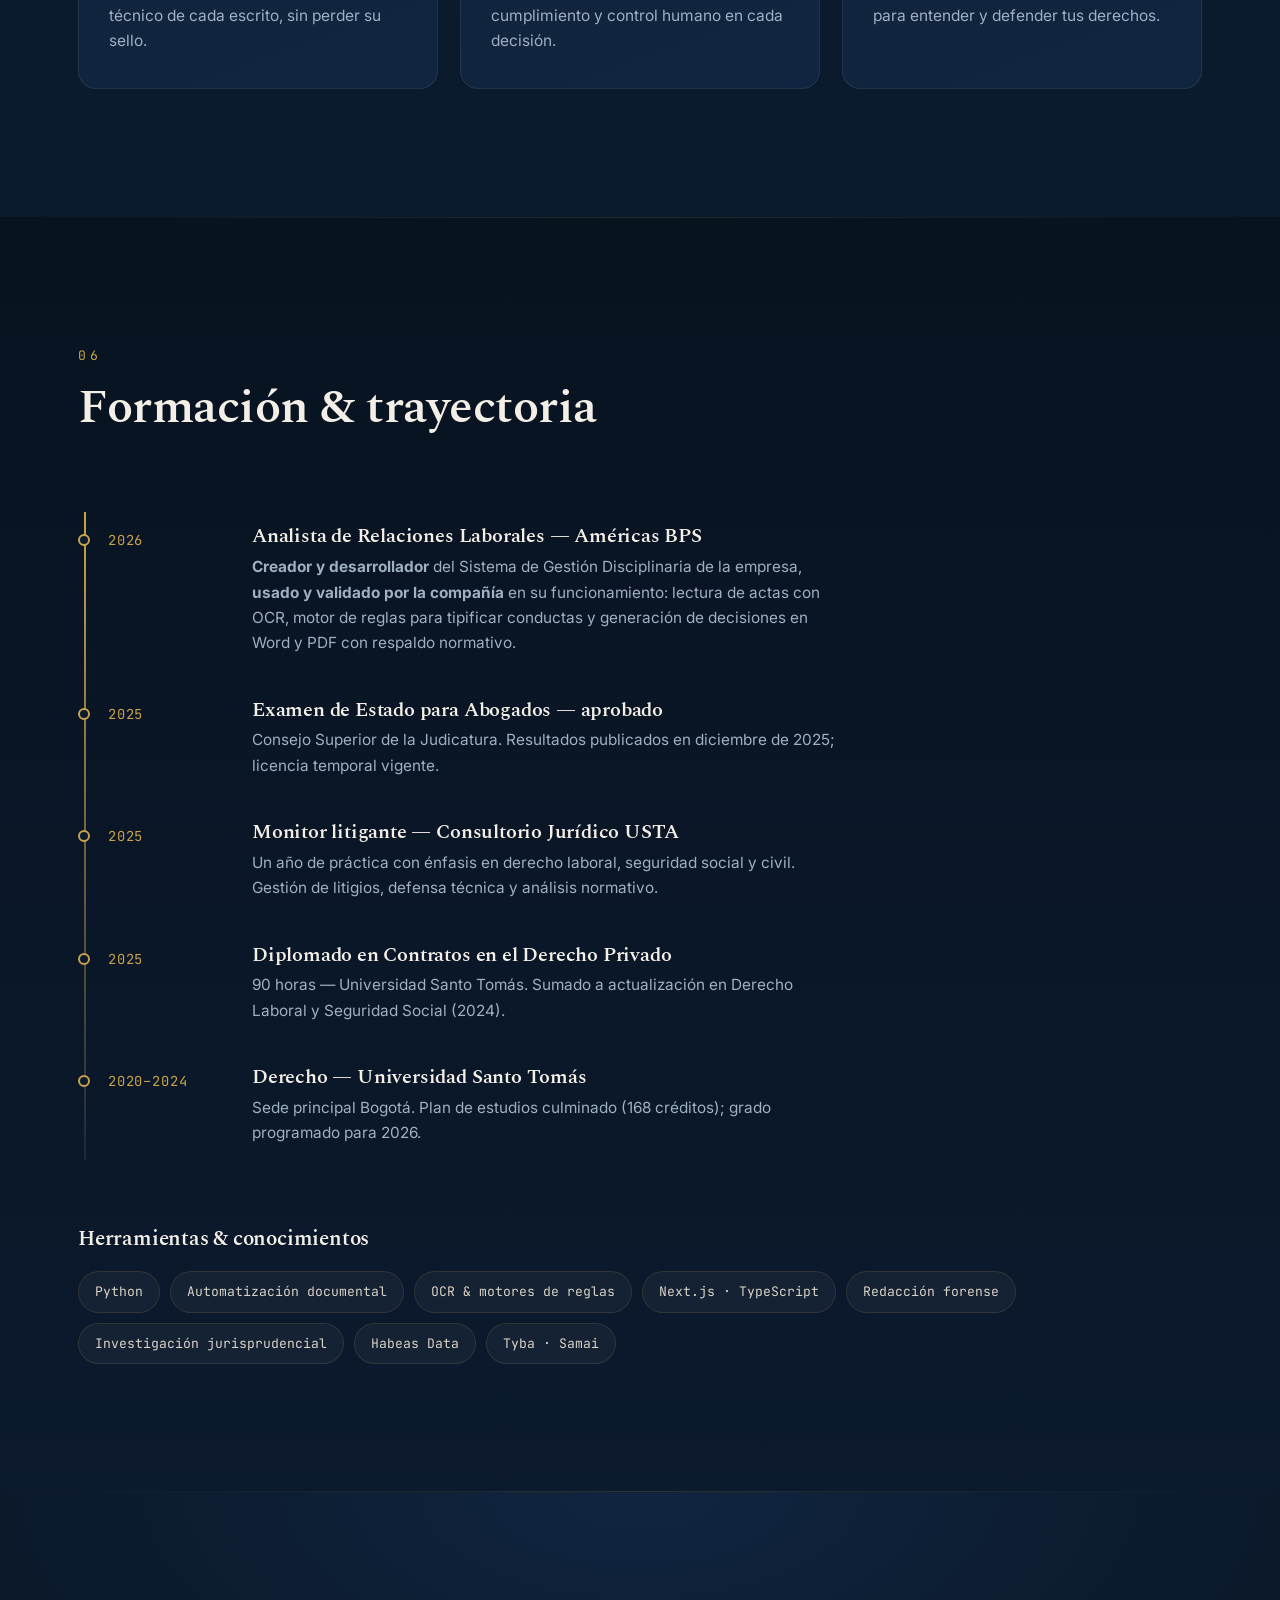
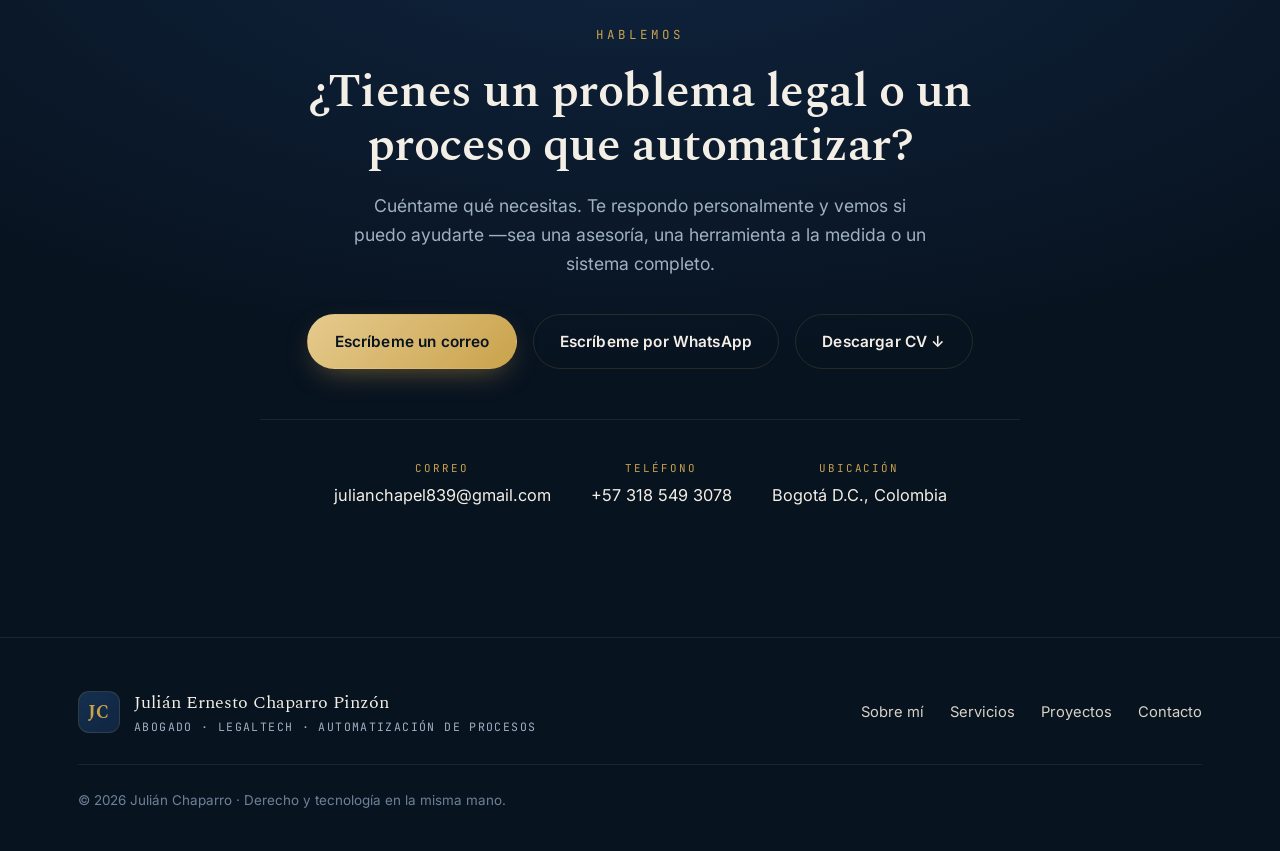
==== commit b68aa758: "Añade Superintendencias como 6º proyecto (generador documental SIC) Tarjeta con botón "Ver demo en v" ====
--- a/index.html
+++ b/index.html
@@ -384,6 +384,37 @@
             </a>
           </div>
         </article>
+
+        <!-- SUPERINTENDENCIAS -->
+        <article class="project reveal" data-accent="super">
+          <div class="project__bar"></div>
+          <div class="project__body">
+            <header class="project__head">
+              <div>
+                <h3 class="project__name">Superintendencias</h3>
+                <p class="project__tag">Generador documental jurisdiccional — SIC y extensible</p>
+              </div>
+              <span class="badge badge--demo">Demostrable hoy</span>
+            </header>
+            <p class="project__desc">
+              «La función jurisdiccional, sin la página en blanco.» Herramienta para
+              delegados, sustanciadores y abogados de la Superintendencia de Industria
+              y Comercio: genera autos y sentencias a partir de las plantillas oficiales
+              codificadas del sistema <strong>SIGI</strong>, completa los campos del
+              expediente, permite vista previa editable párrafo por párrafo y descarga
+              en Word con un solo clic. Arquitectura lista para replicarse en las demás
+              superintendencias del país.
+            </p>
+            <ul class="project__meta">
+              <li>Plantillas oficiales SIGI</li>
+              <li>Vista previa editable</li>
+              <li>Descarga .docx</li>
+            </ul>
+            <a class="project__link" href="https://proyecto-supersintendencias.julianchapel839.workers.dev" target="_blank" rel="noopener">
+              Ver demo en vivo <span aria-hidden="true">↗</span>
+            </a>
+          </div>
+        </article>
       </div>
 
       <div class="feature reveal" data-accent="laboraleando">
--- a/styles.css
+++ b/styles.css
@@ -32,6 +32,7 @@
   --acc-abps:    #5a9be0;
   --acc-laboraleando: #e0876a;
   --acc-justidocs: #a78bda;
+  --acc-super:    #7d8db5;
 
   --maxw: 1180px;
   --radius: 18px;
@@ -411,6 +412,7 @@
 .project[data-accent="nucleo"]  { --acc: var(--acc-nucleo); }
 .project[data-accent="abps"]    { --acc: var(--acc-abps); }
 .project[data-accent="justidocs"] { --acc: var(--acc-justidocs); }
+.project[data-accent="super"]   { --acc: var(--acc-super); }
 .project:hover { border-color: color-mix(in srgb, var(--acc) 40%, transparent); }
 /* Cuando hay 5 tarjetas en la grilla de 2 columnas, centrar la huérfana */
 @media (min-width: 861px) {
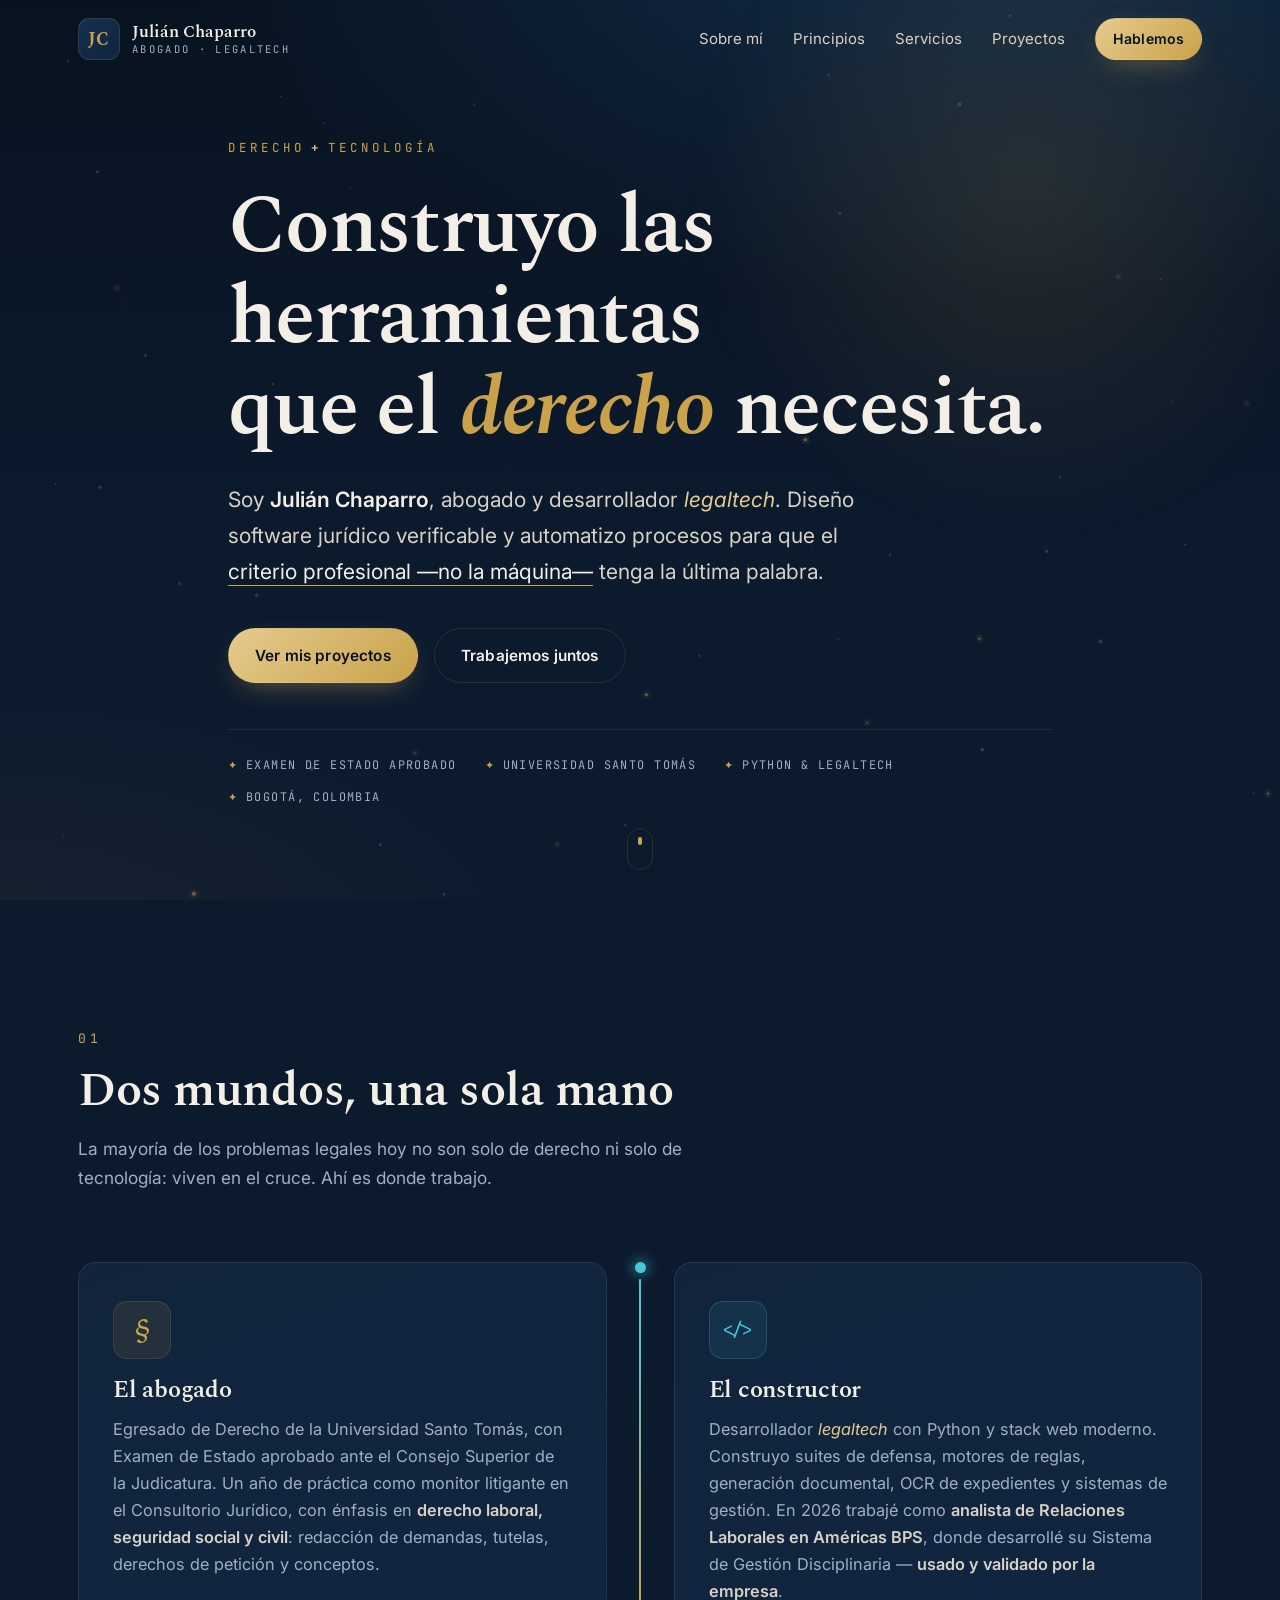
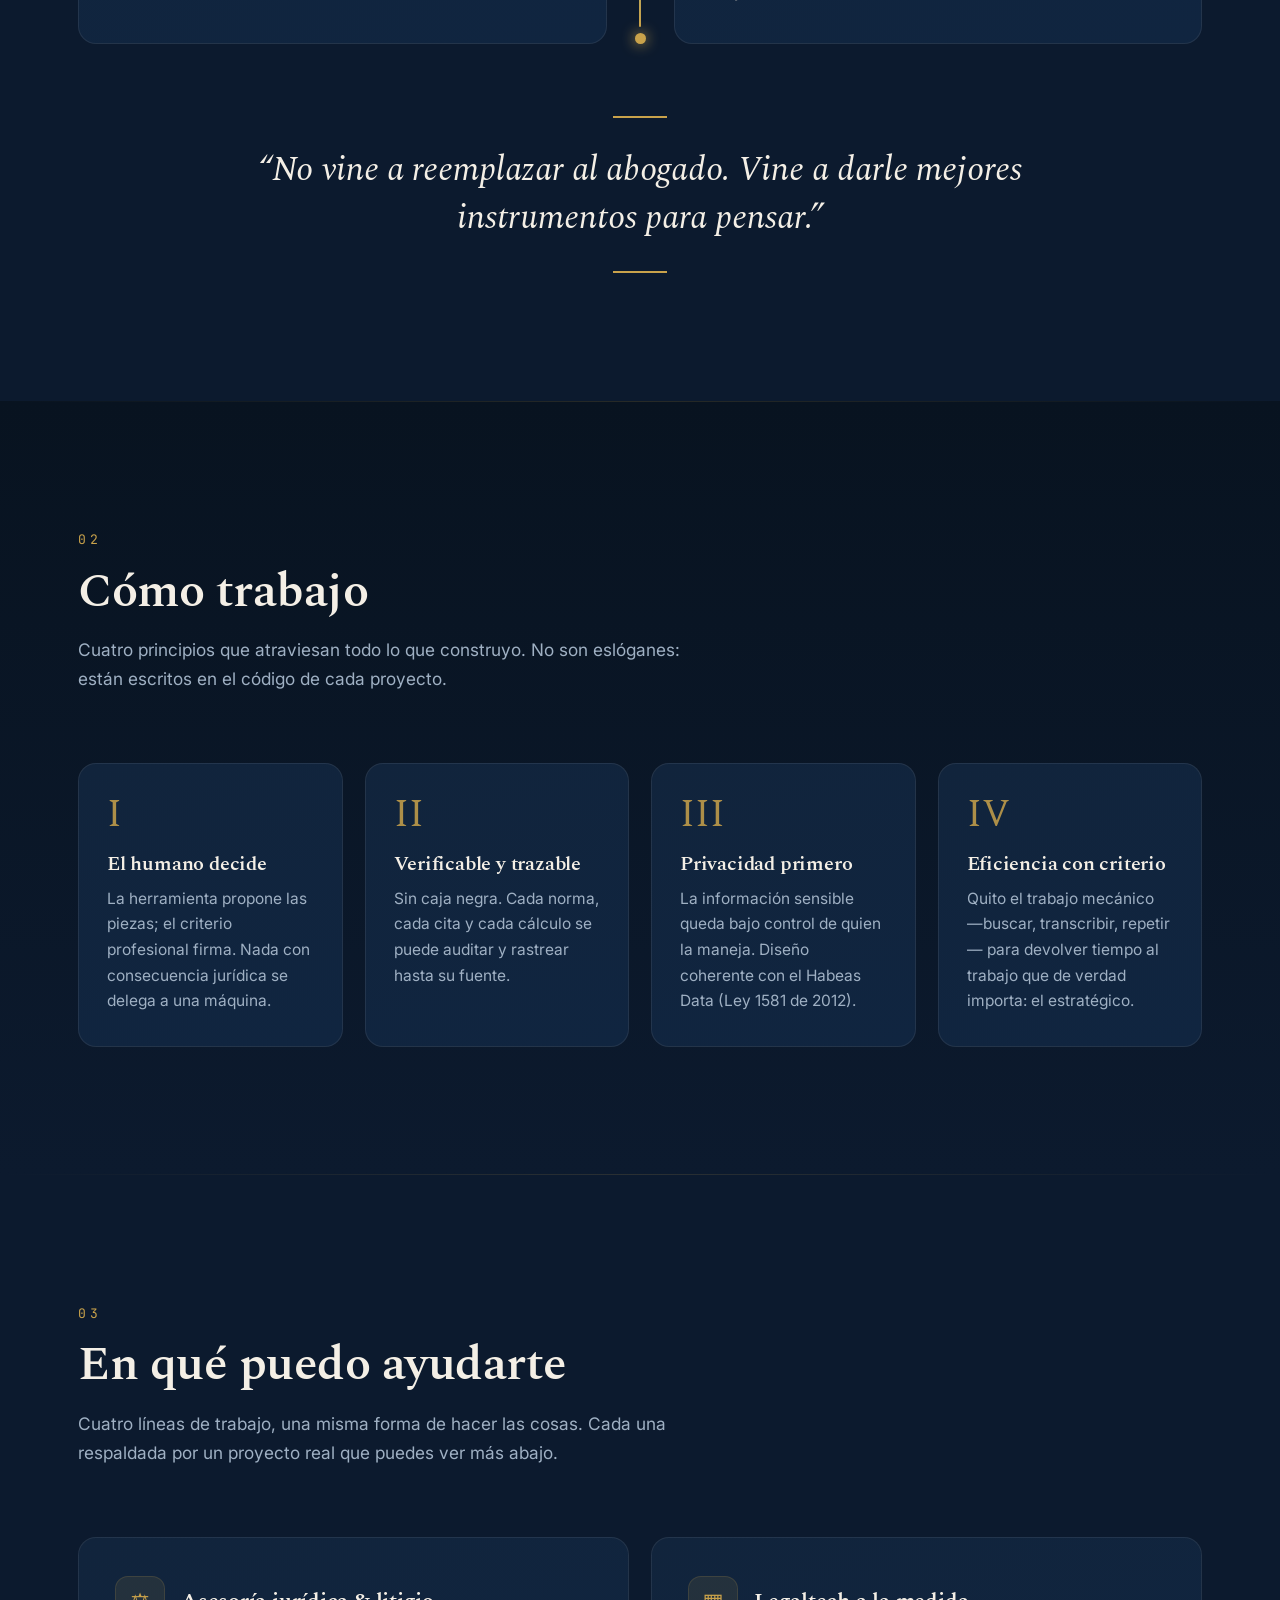
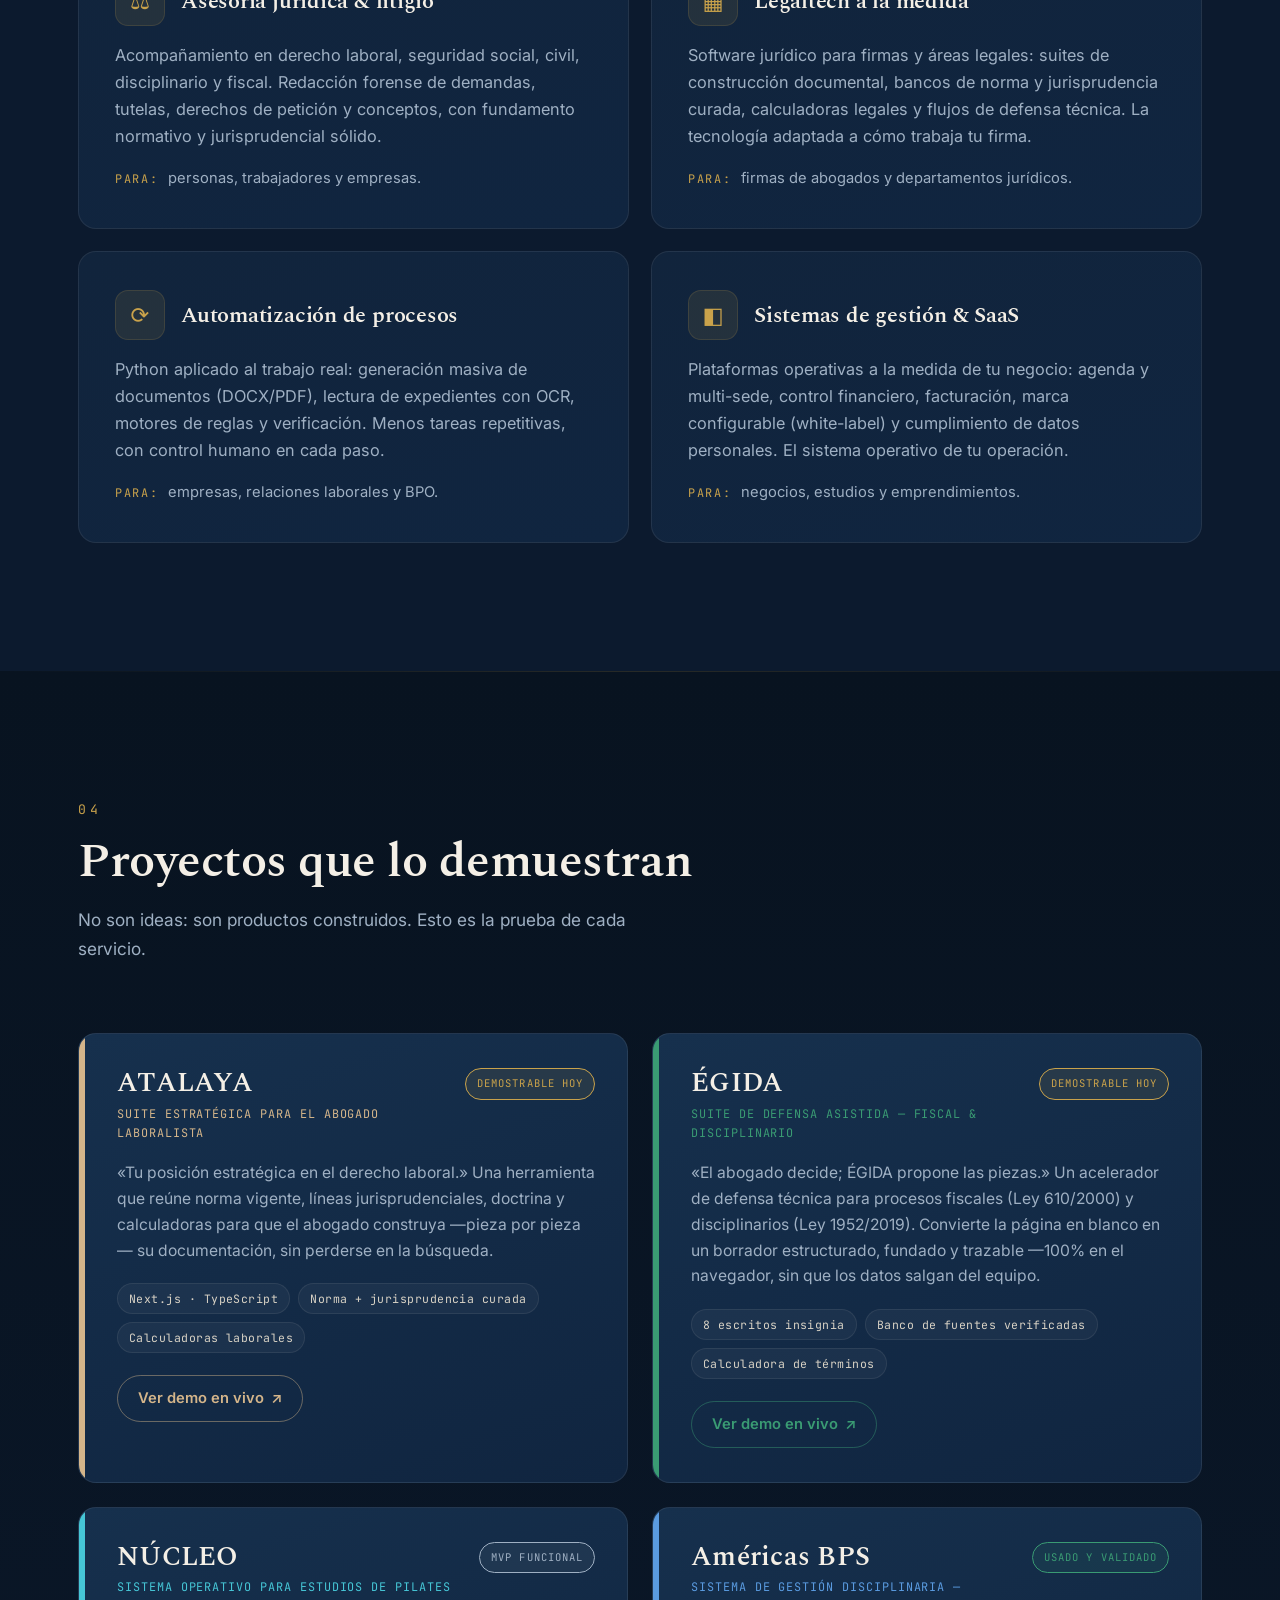
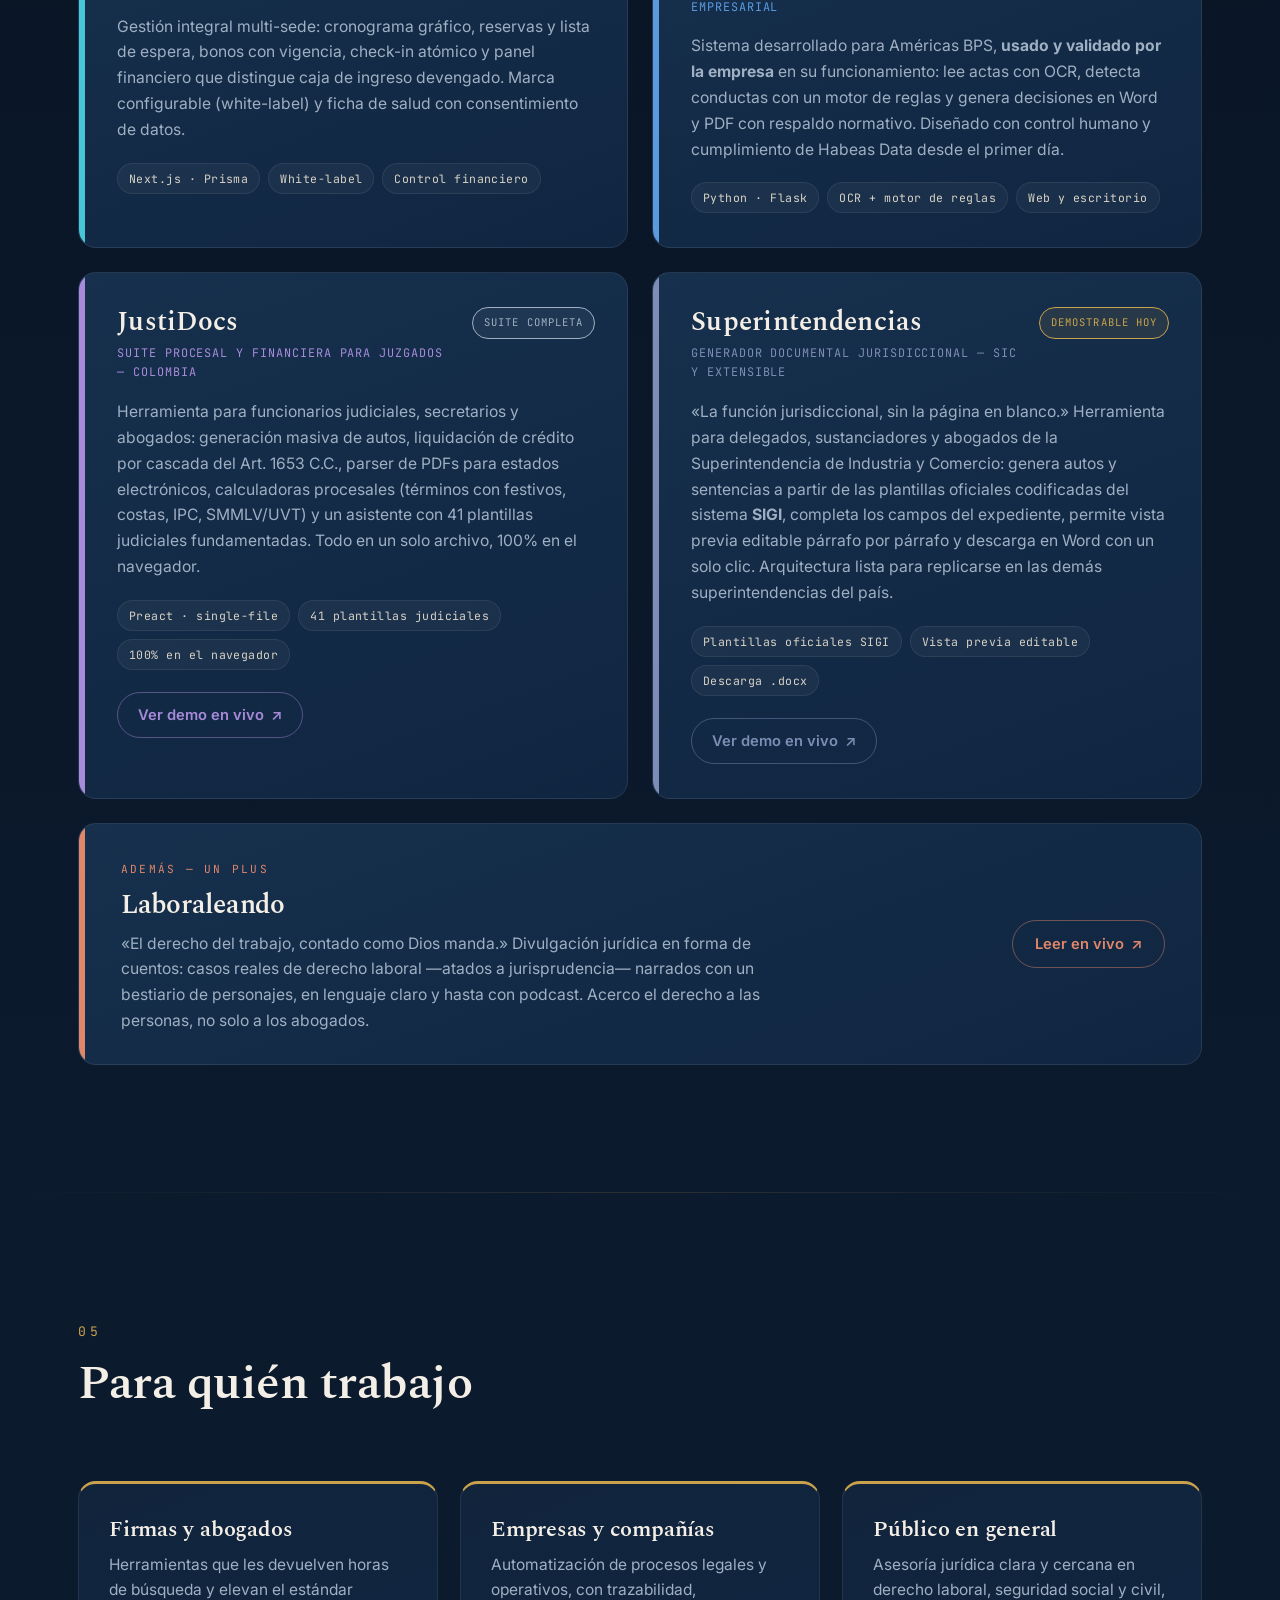
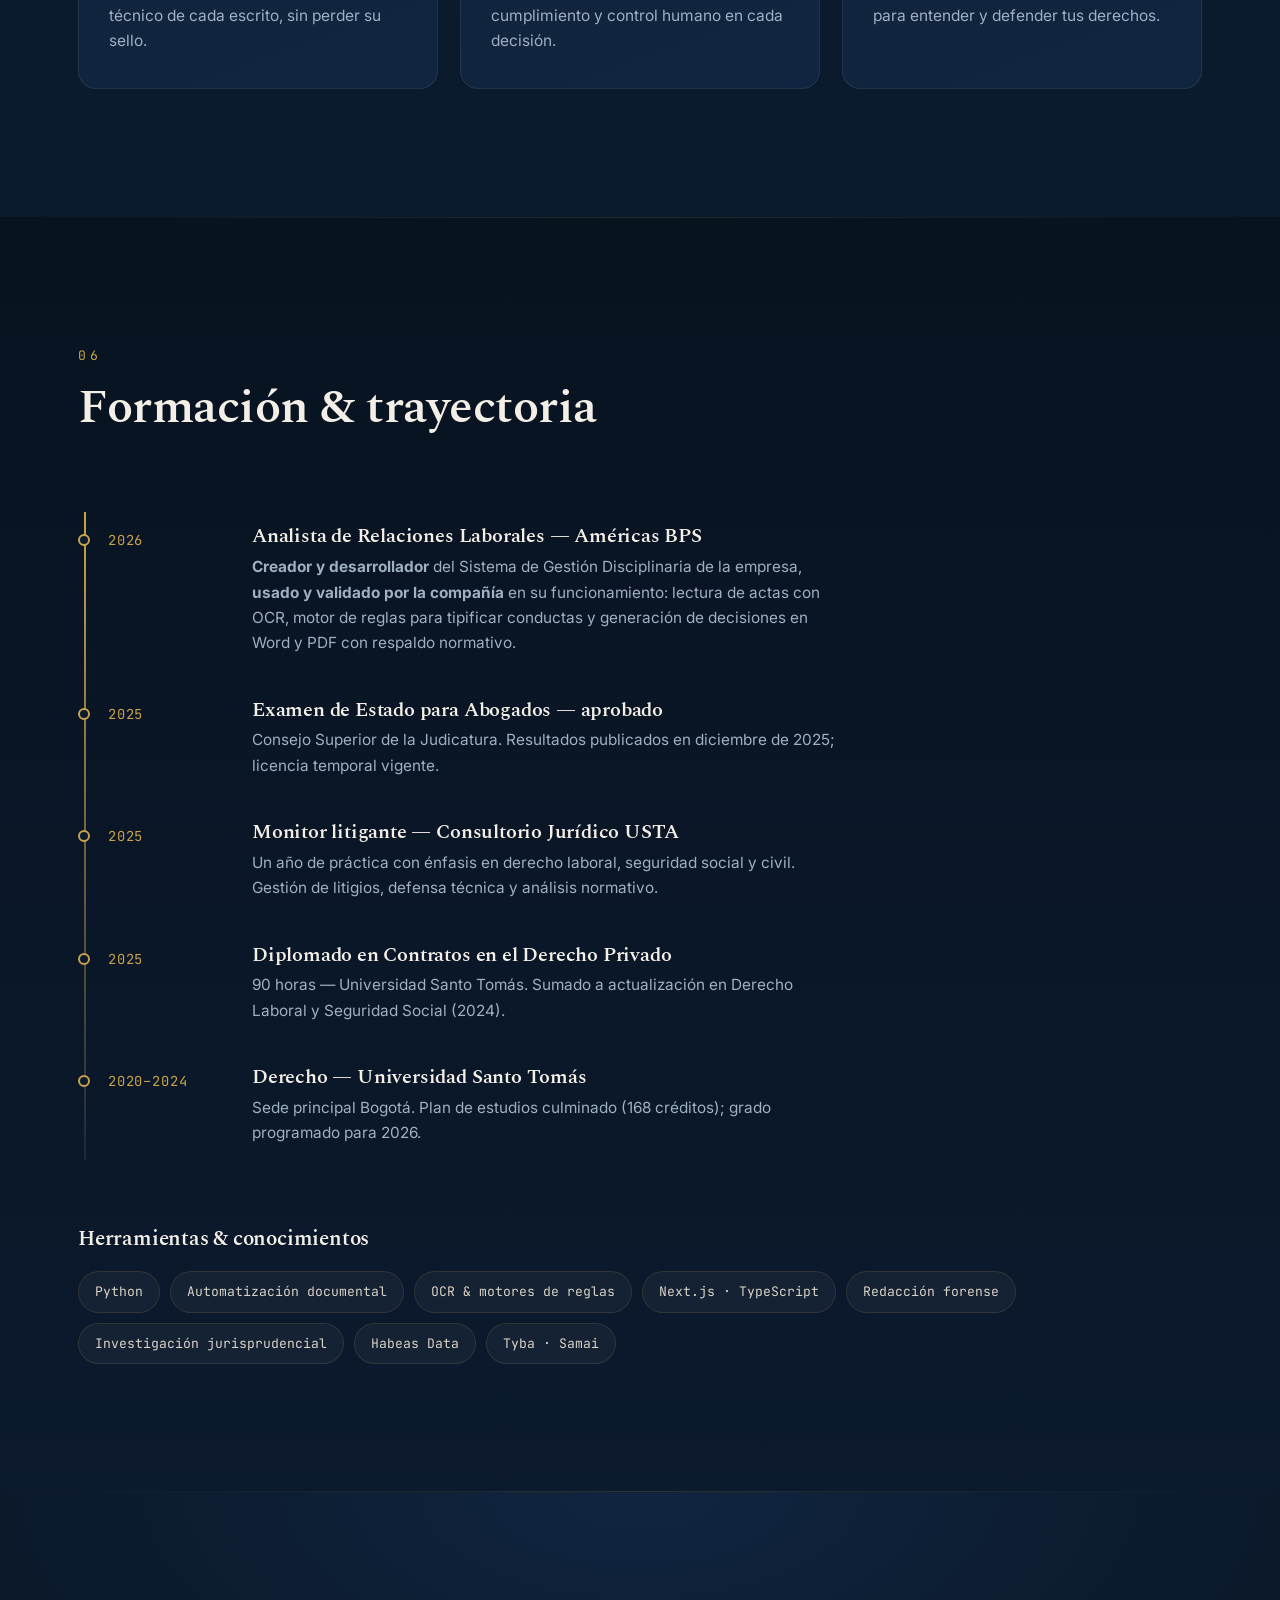
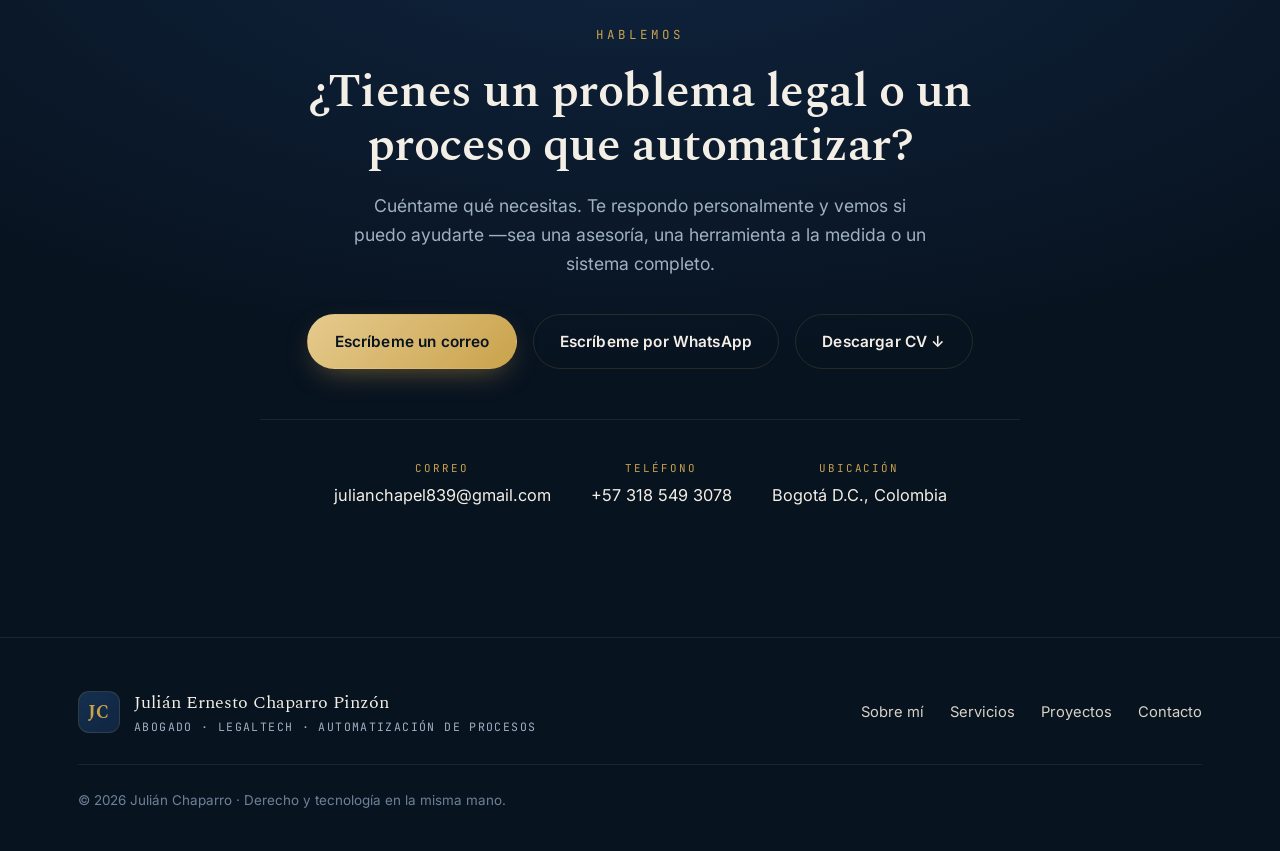
==== commit 7c129f3e: "Añade botón "Ver demo en vivo" a ATALAYA (URL pública nueva) Tarjeta ATALAYA actualiza badge a "Demo" ====
--- a/index.html
+++ b/index.html
@@ -263,7 +263,7 @@
                 <h3 class="project__name">ATALAYA</h3>
                 <p class="project__tag">Suite estratégica para el abogado laboralista</p>
               </div>
-              <span class="badge badge--proto">Prototipo navegable</span>
+              <span class="badge badge--demo">Demostrable hoy</span>
             </header>
             <p class="project__desc">
               «Tu posición estratégica en el derecho laboral.» Una herramienta que reúne norma
@@ -275,6 +275,9 @@
               <li>Norma + jurisprudencia curada</li>
               <li>Calculadoras laborales</li>
             </ul>
+            <a class="project__link" href="https://atalaya.julianchapel839.workers.dev" target="_blank" rel="noopener">
+              Ver demo en vivo <span aria-hidden="true">↗</span>
+            </a>
           </div>
         </article>
 
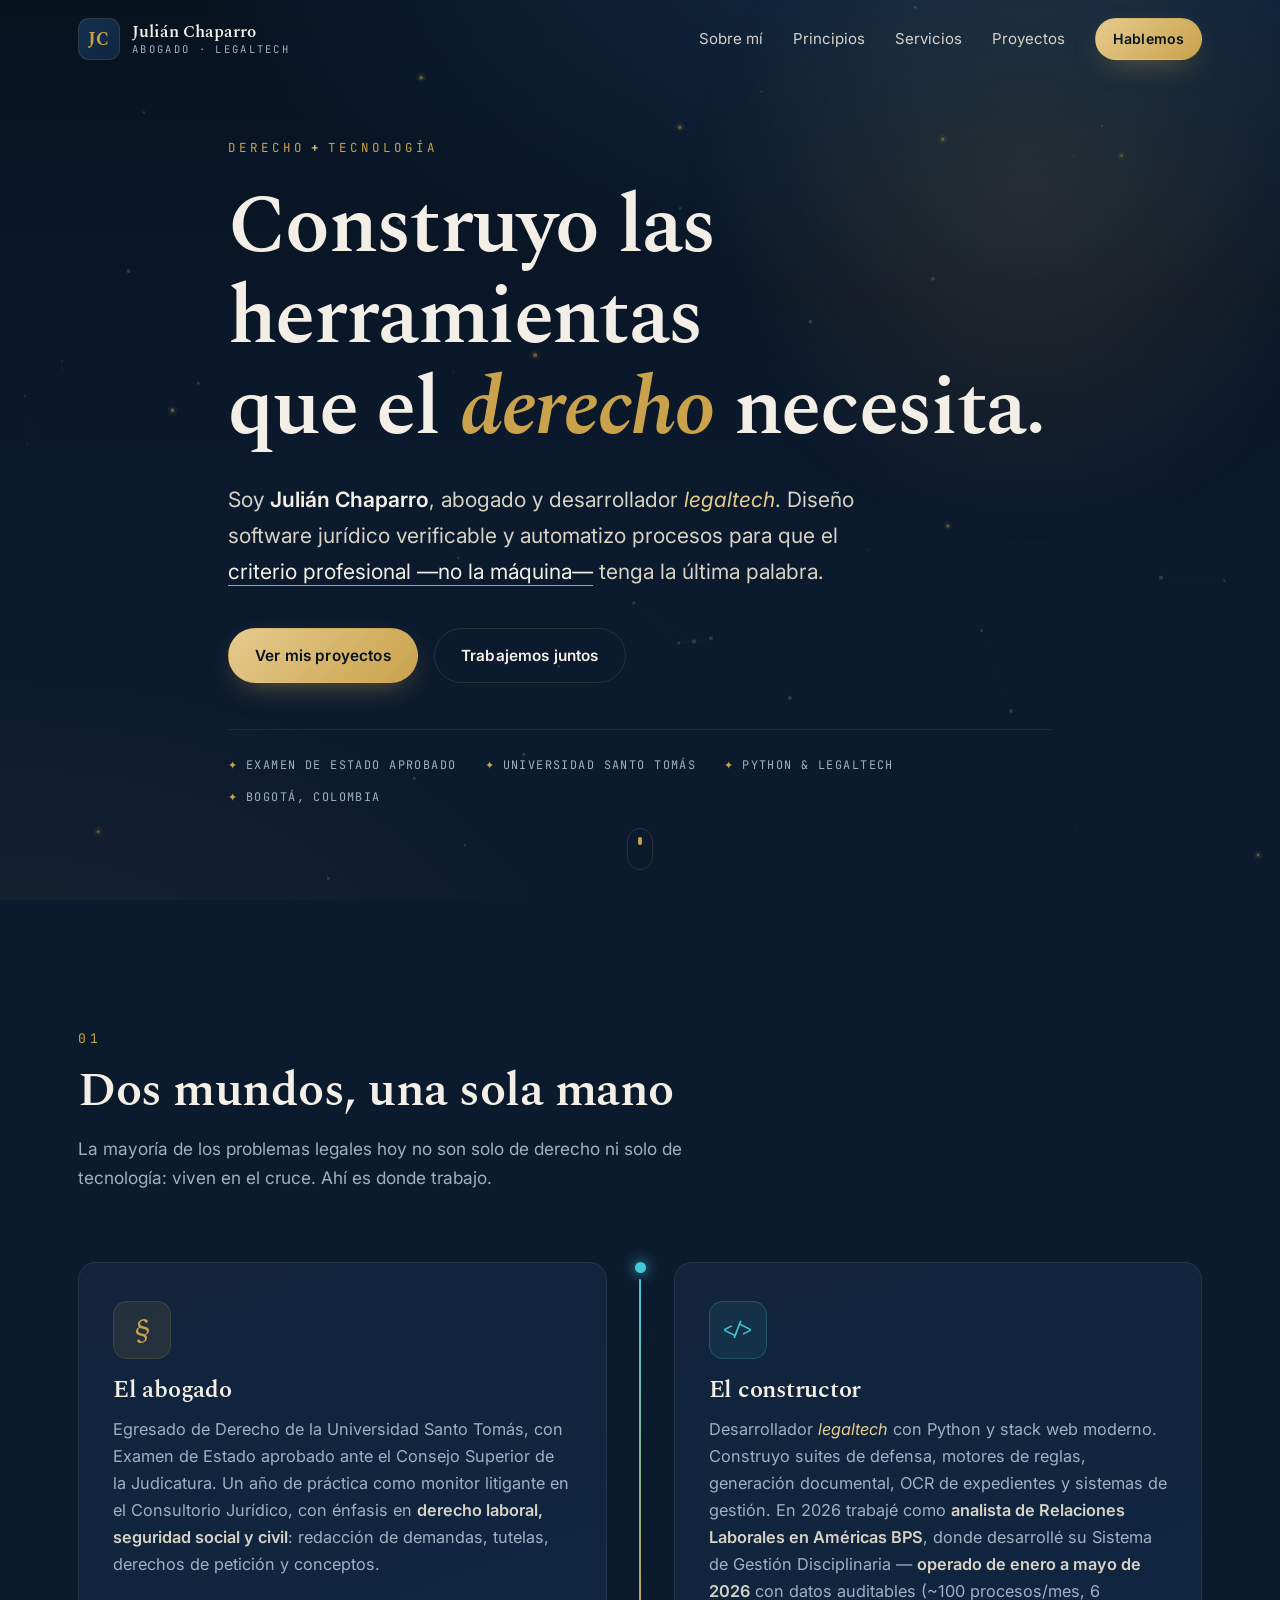
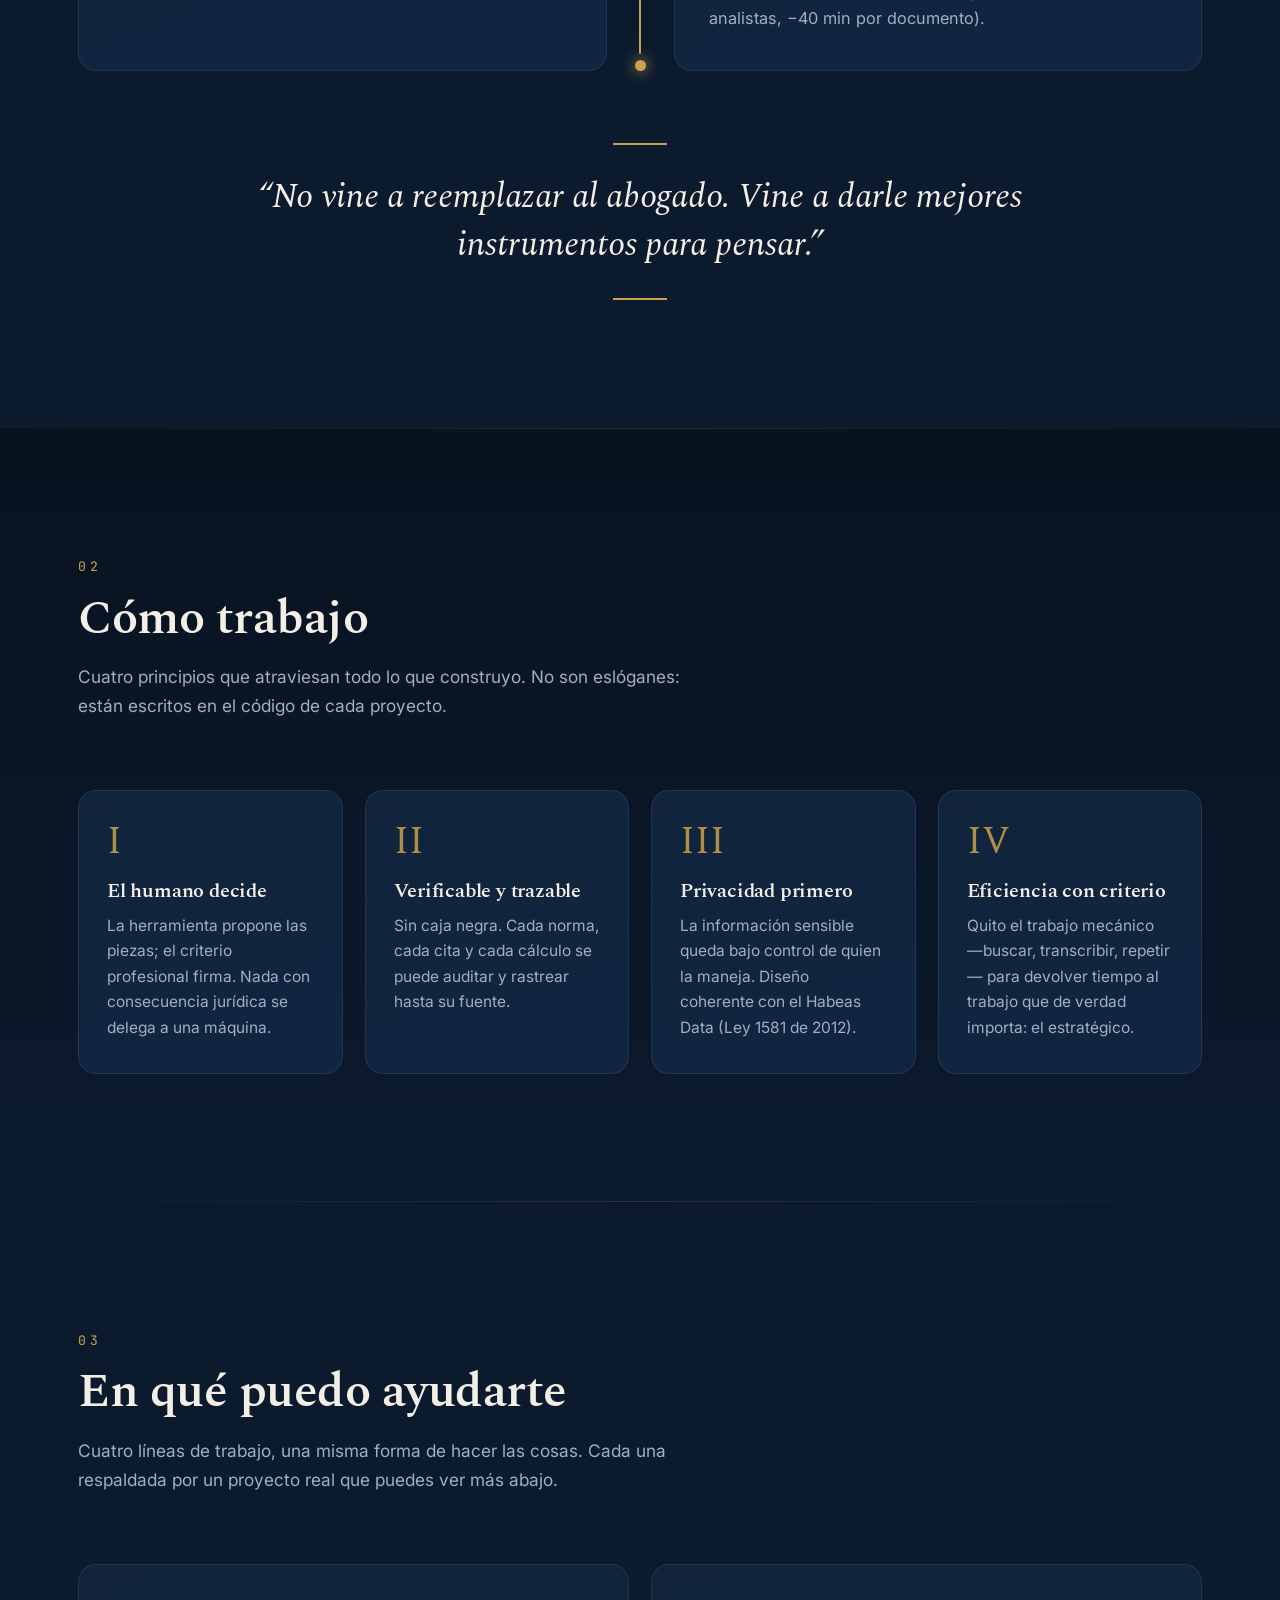
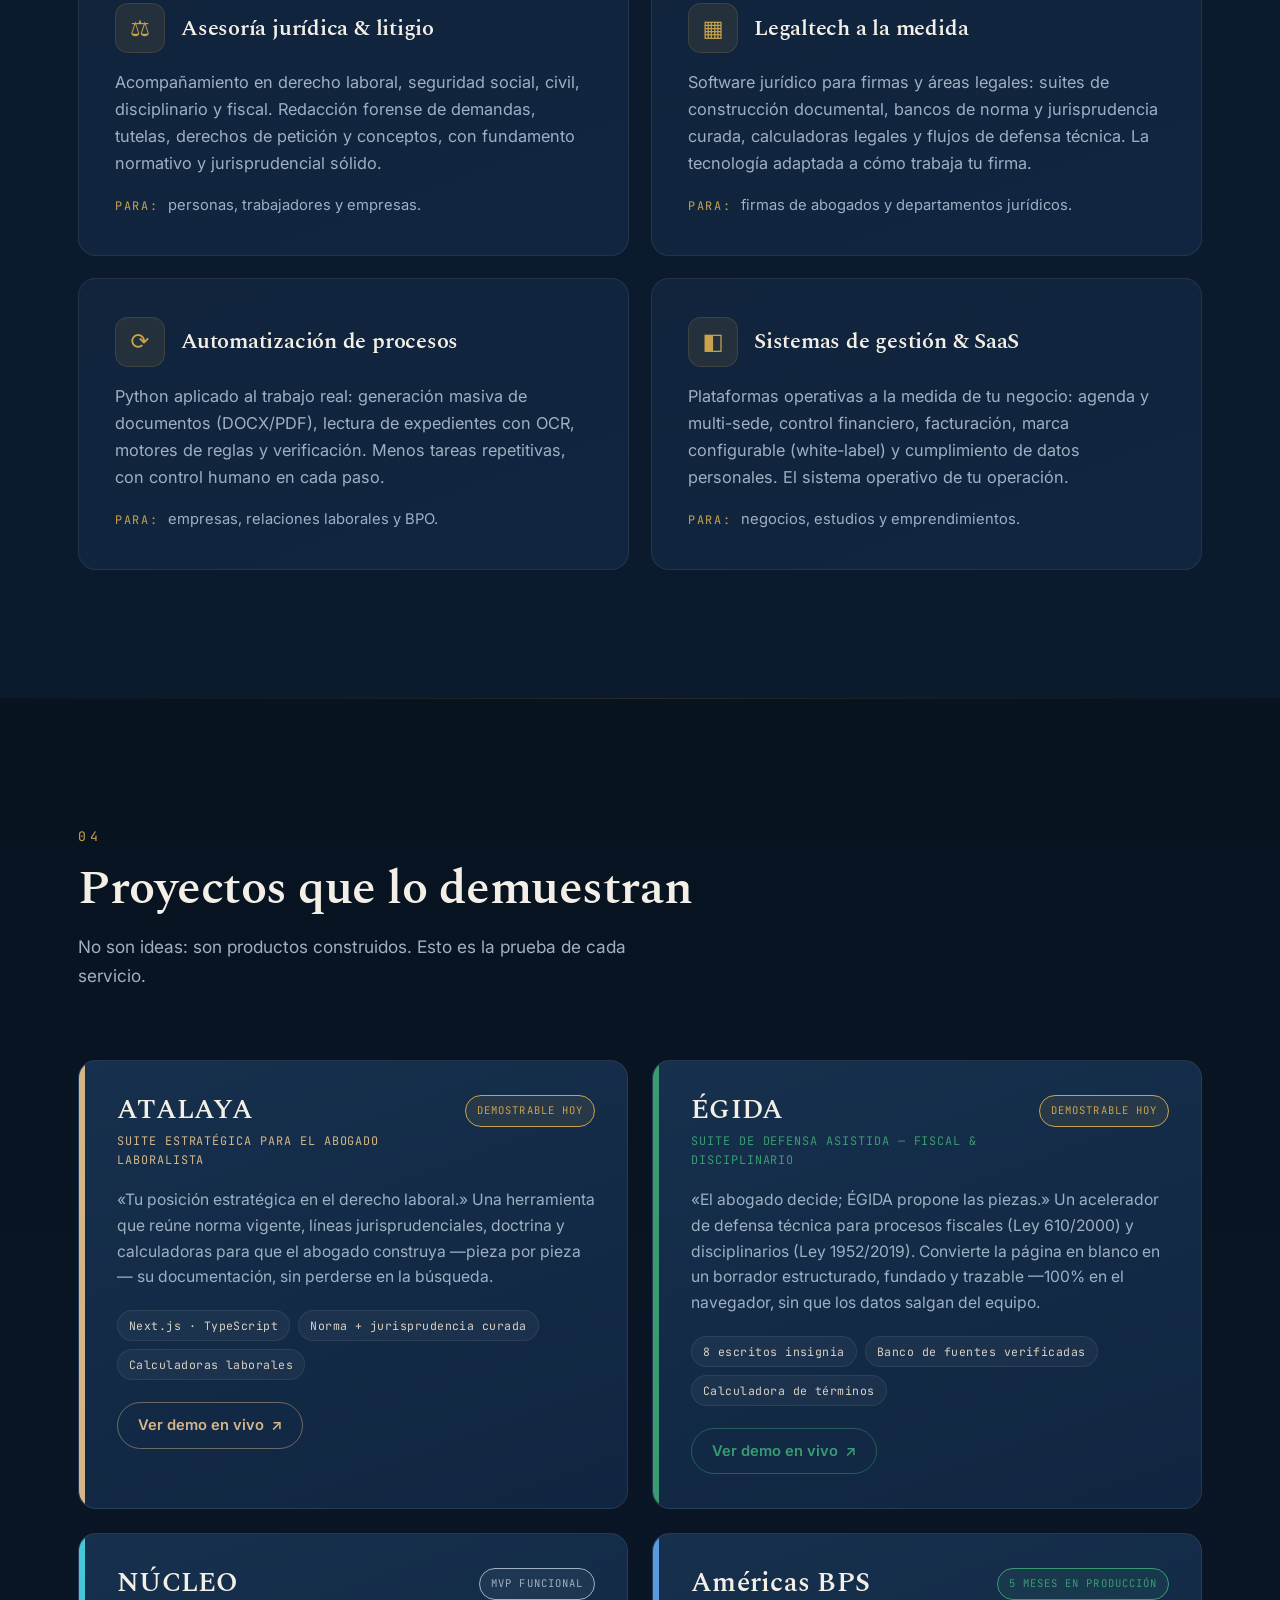
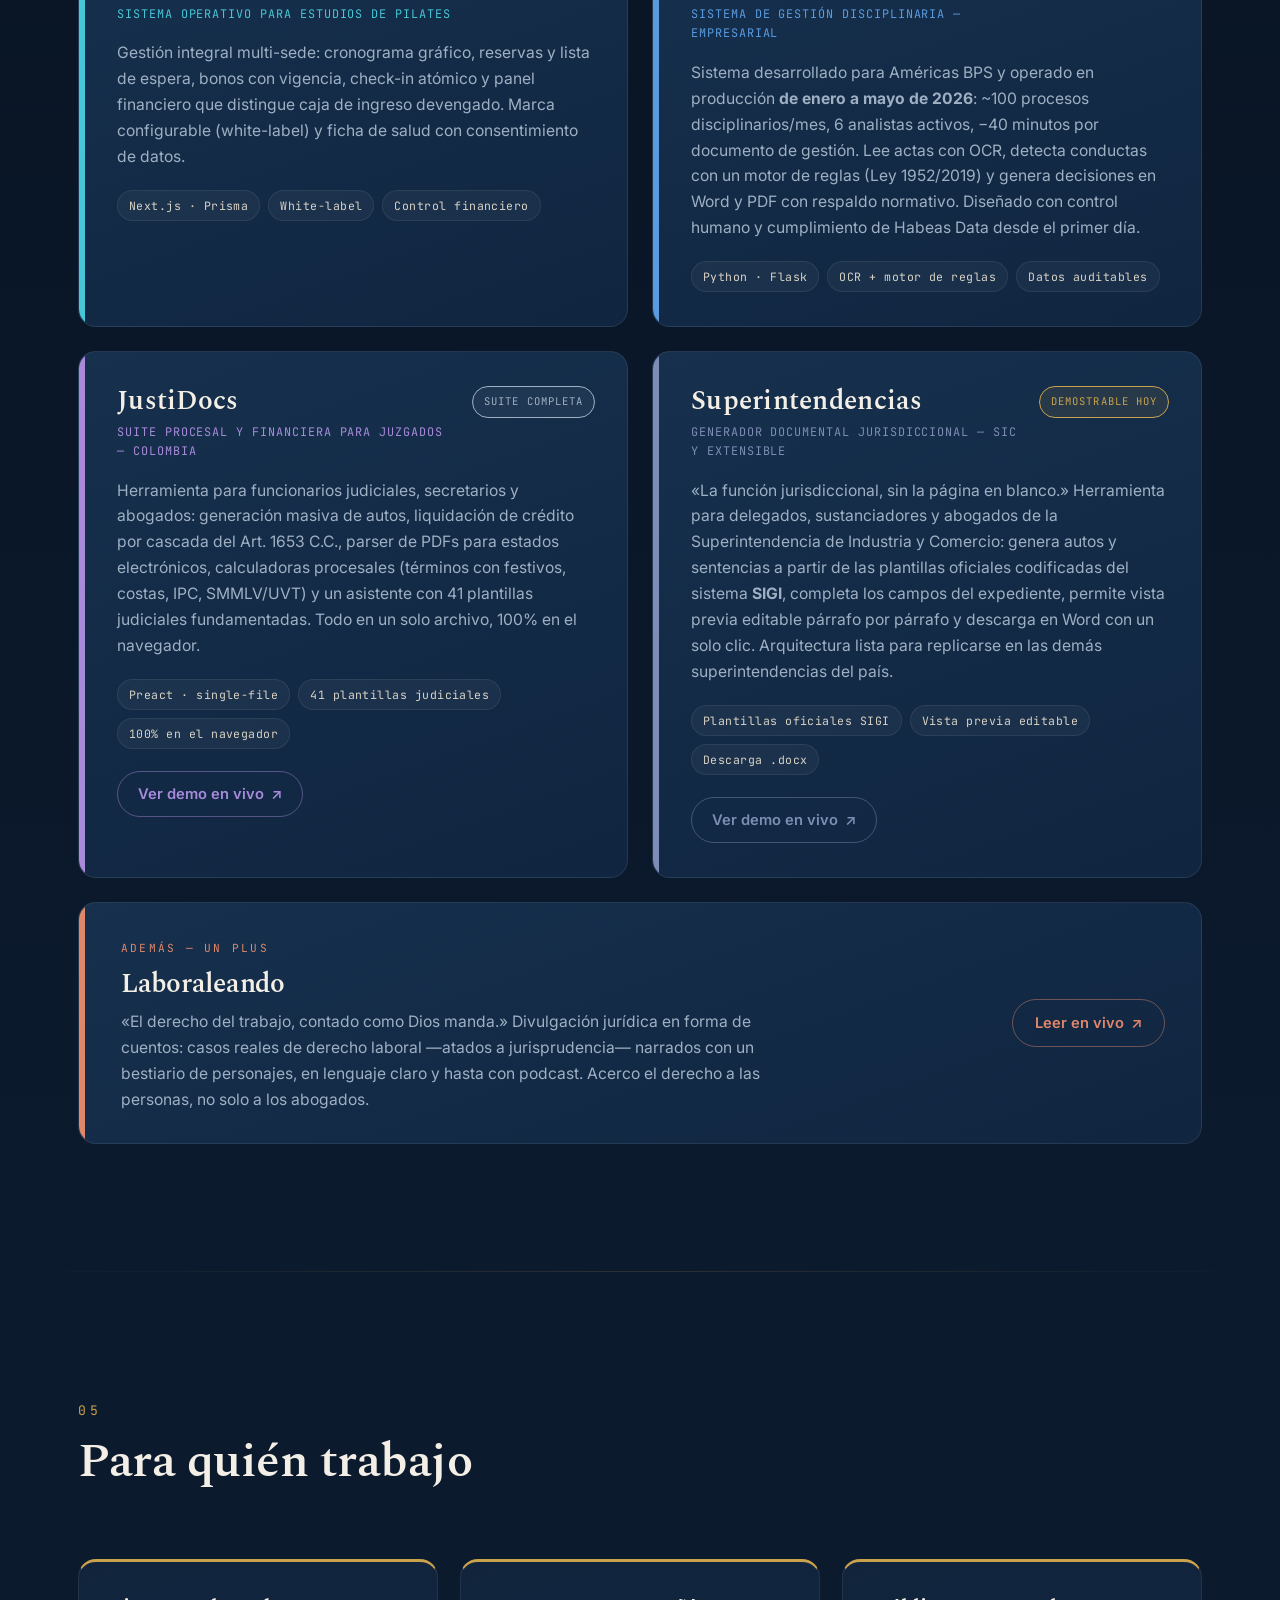
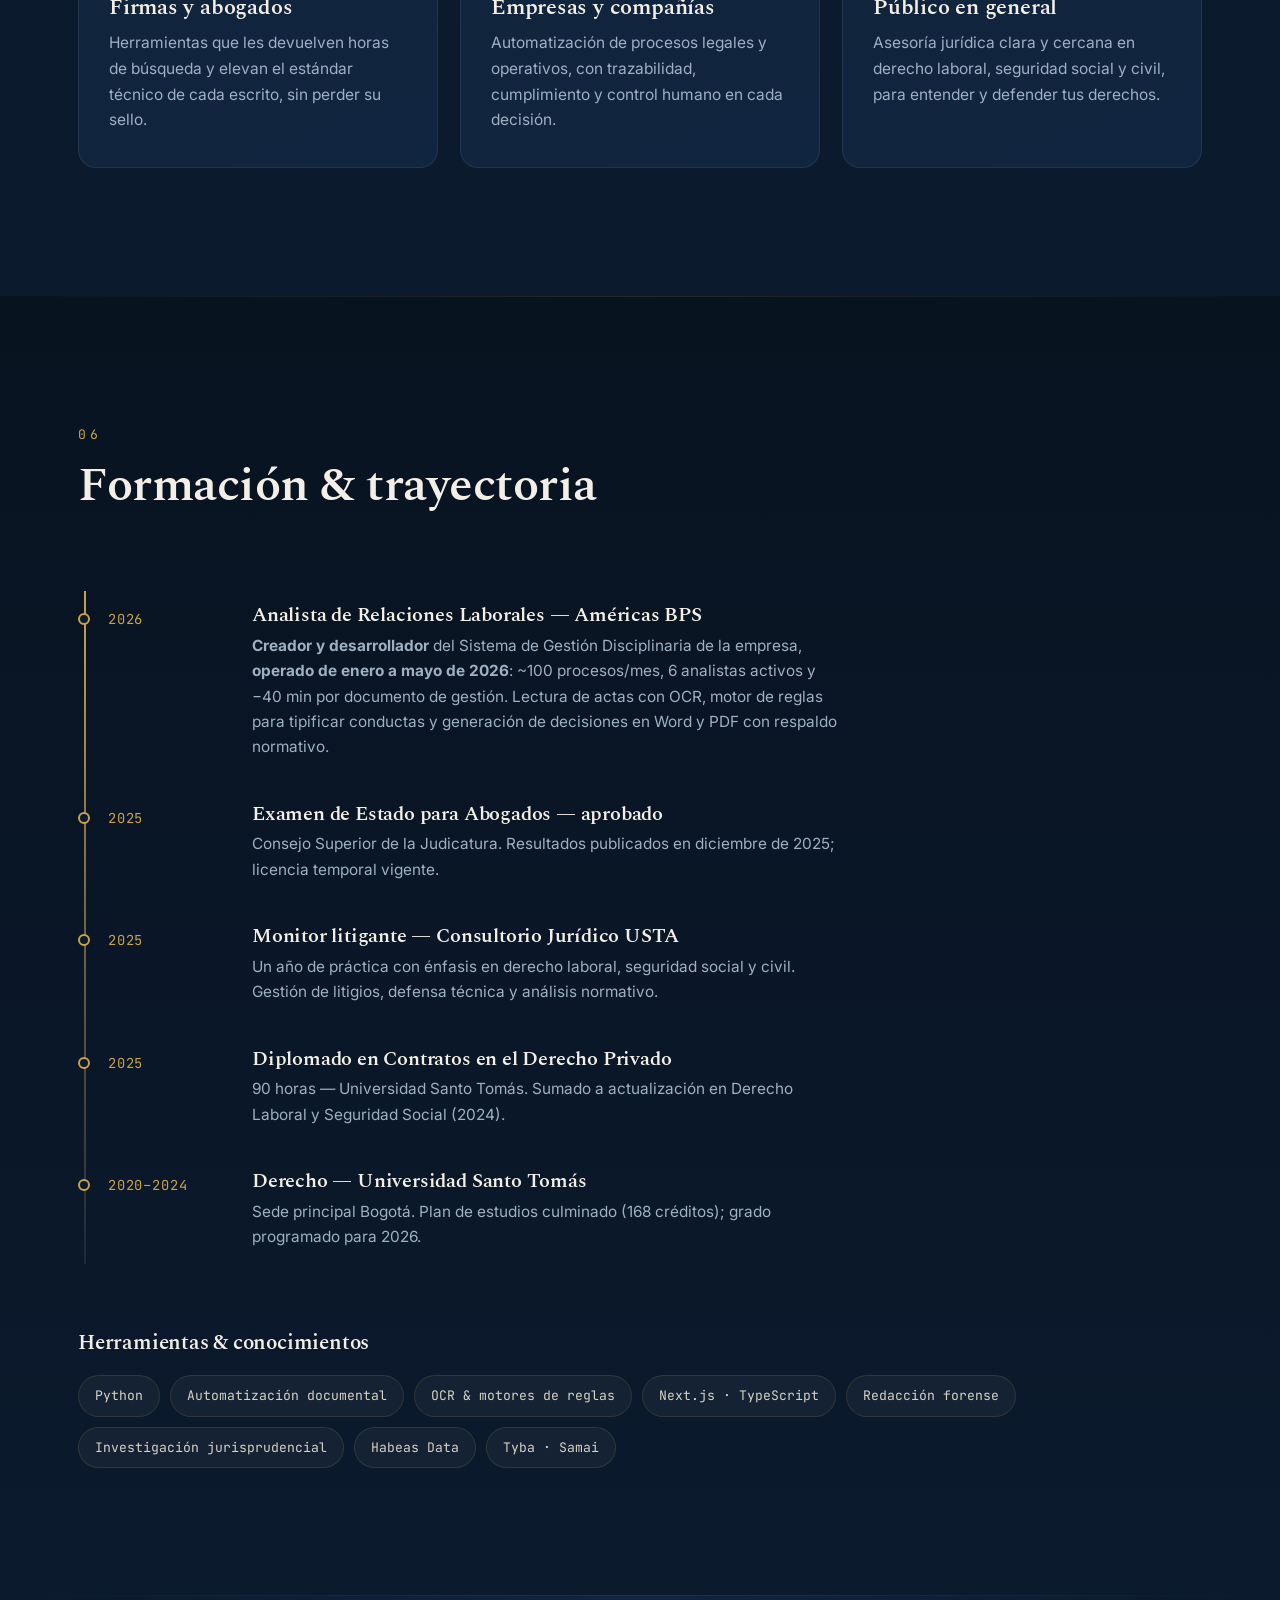
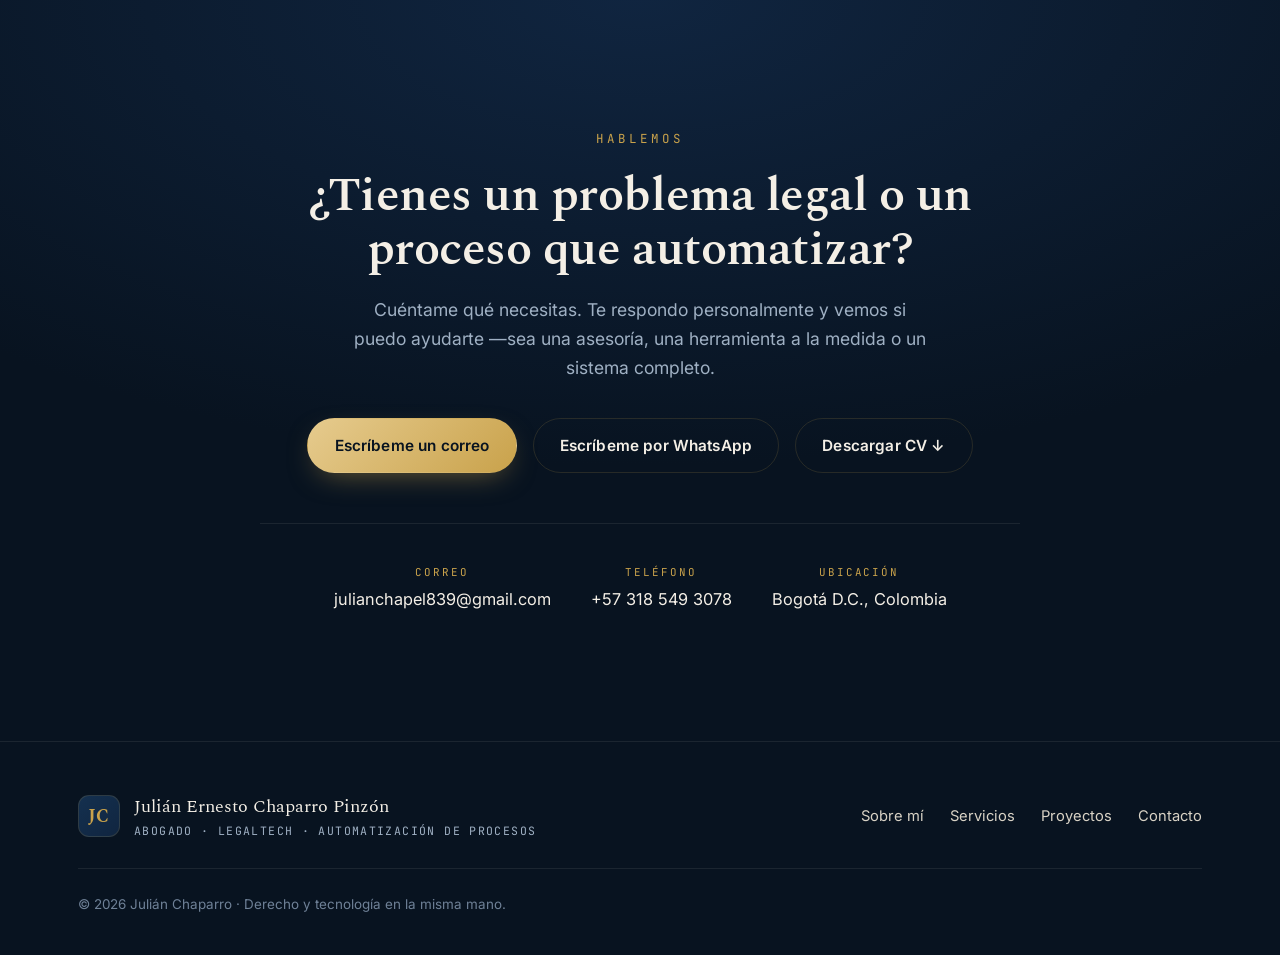
==== commit 49883675: "Actualiza Sistema Disciplinario con métricas auditables (ene-may 2026) Card y timeline reflejan oper" ====
--- a/index.html
+++ b/index.html
@@ -125,7 +125,8 @@
               suites de defensa, motores de reglas, generación documental, OCR de
               expedientes y sistemas de gestión. En 2026 trabajé como <strong>analista de
               Relaciones Laborales en Américas BPS</strong>, donde desarrollé su Sistema de
-              Gestión Disciplinaria — <strong>usado y validado por la empresa</strong>.
+              Gestión Disciplinaria — <strong>operado de enero a mayo de 2026</strong> con
+              datos auditables (~100 procesos/mes, 6 analistas, −40 min por documento).
             </p>
           </div>
         </div>
@@ -343,18 +344,20 @@
                 <h3 class="project__name">Américas BPS</h3>
                 <p class="project__tag">Sistema de gestión disciplinaria — empresarial</p>
               </div>
-              <span class="badge badge--prod">Usado y validado</span>
+              <span class="badge badge--prod">5 meses en producción</span>
             </header>
             <p class="project__desc">
-              Sistema desarrollado para Américas BPS, <strong>usado y validado por la empresa</strong>
-              en su funcionamiento: lee actas con OCR, detecta conductas con un motor de reglas y
-              genera decisiones en Word y PDF con respaldo normativo. Diseñado con control humano
-              y cumplimiento de Habeas Data desde el primer día.
+              Sistema desarrollado para Américas BPS y operado en producción
+              <strong>de enero a mayo de 2026</strong>: ~100 procesos disciplinarios/mes,
+              6 analistas activos, −40 minutos por documento de gestión. Lee actas con OCR,
+              detecta conductas con un motor de reglas (Ley 1952/2019) y genera decisiones
+              en Word y PDF con respaldo normativo. Diseñado con control humano y cumplimiento
+              de Habeas Data desde el primer día.
             </p>
             <ul class="project__meta">
               <li>Python · Flask</li>
               <li>OCR + motor de reglas</li>
-              <li>Web y escritorio</li>
+              <li>Datos auditables</li>
             </ul>
           </div>
         </article>
@@ -479,7 +482,7 @@
           <span class="timeline__year">2026</span>
           <div class="timeline__content">
             <h3>Analista de Relaciones Laborales — Américas BPS</h3>
-            <p><strong>Creador y desarrollador</strong> del Sistema de Gestión Disciplinaria de la empresa, <strong>usado y validado por la compañía</strong> en su funcionamiento: lectura de actas con OCR, motor de reglas para tipificar conductas y generación de decisiones en Word y PDF con respaldo normativo.</p>
+            <p><strong>Creador y desarrollador</strong> del Sistema de Gestión Disciplinaria de la empresa, <strong>operado de enero a mayo de 2026</strong>: ~100 procesos/mes, 6 analistas activos y −40 min por documento de gestión. Lectura de actas con OCR, motor de reglas para tipificar conductas y generación de decisiones en Word y PDF con respaldo normativo.</p>
           </div>
         </li>
         <li class="timeline__item reveal">
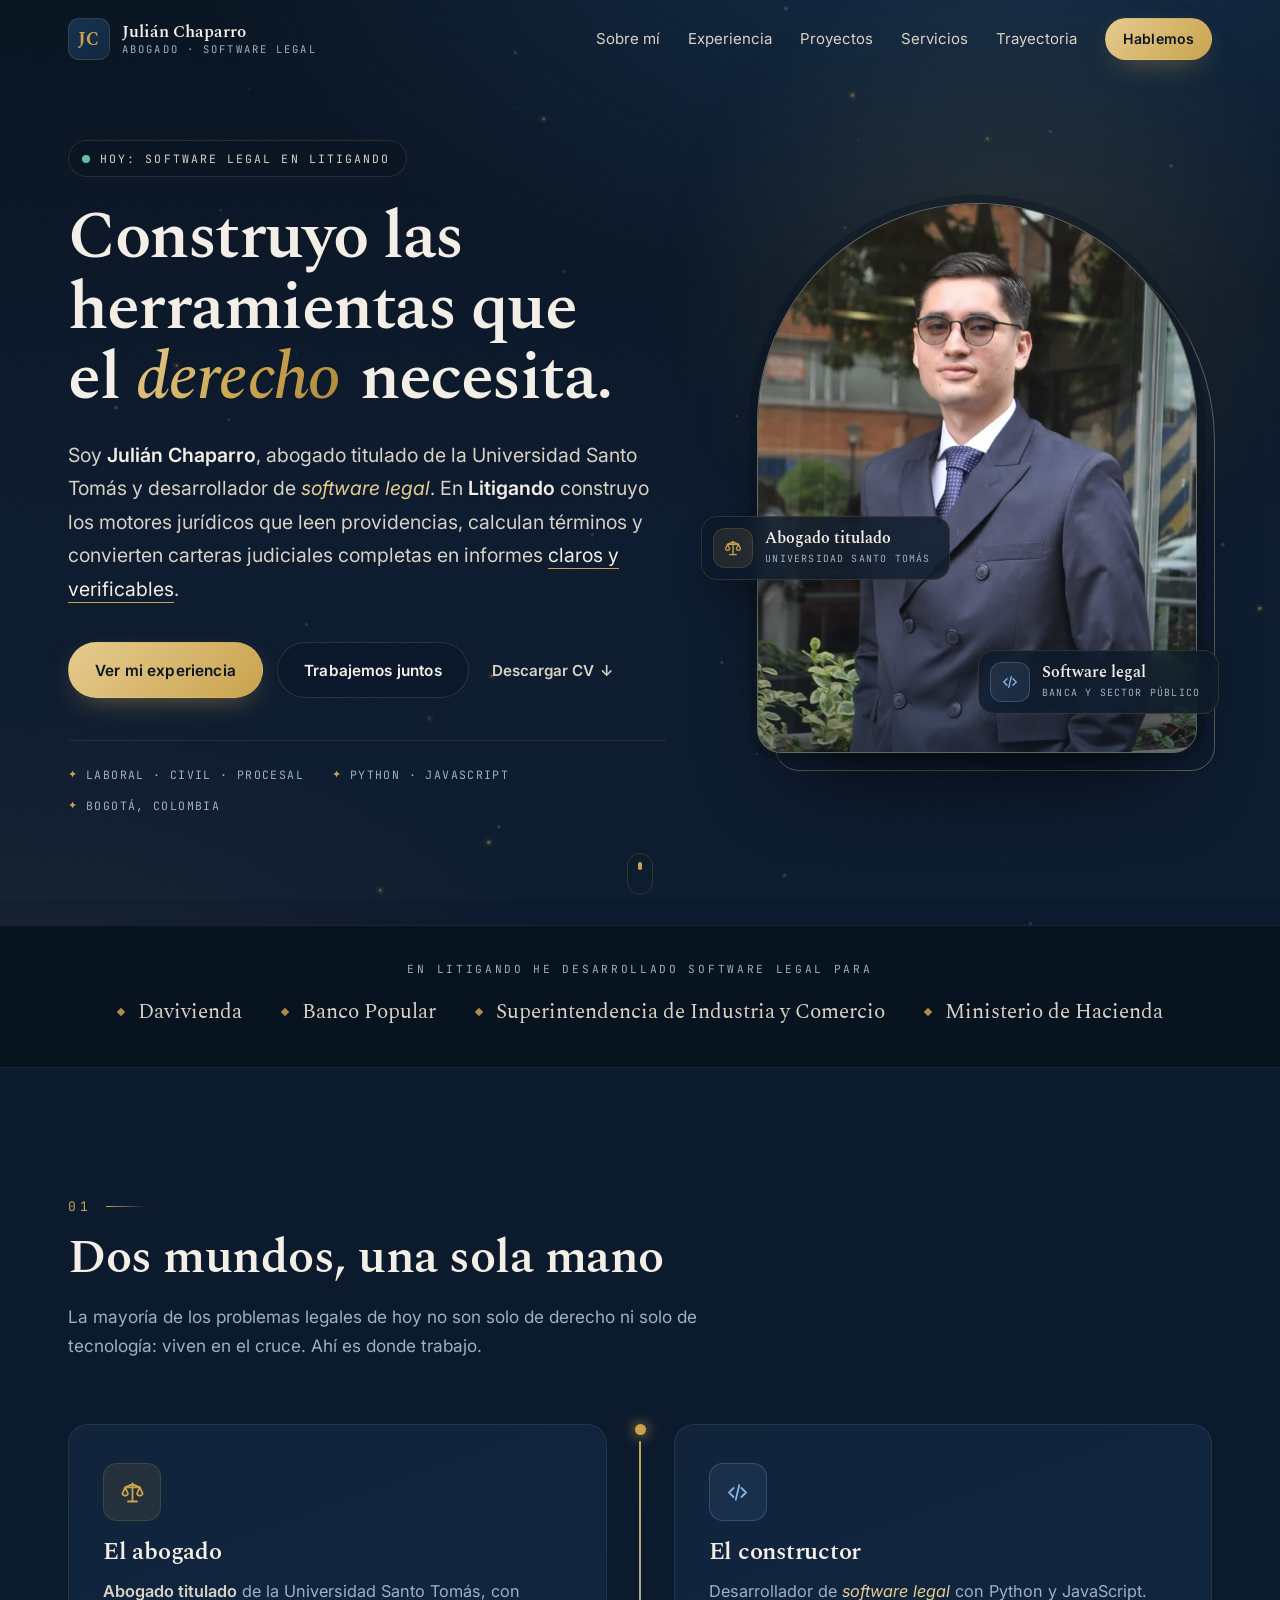
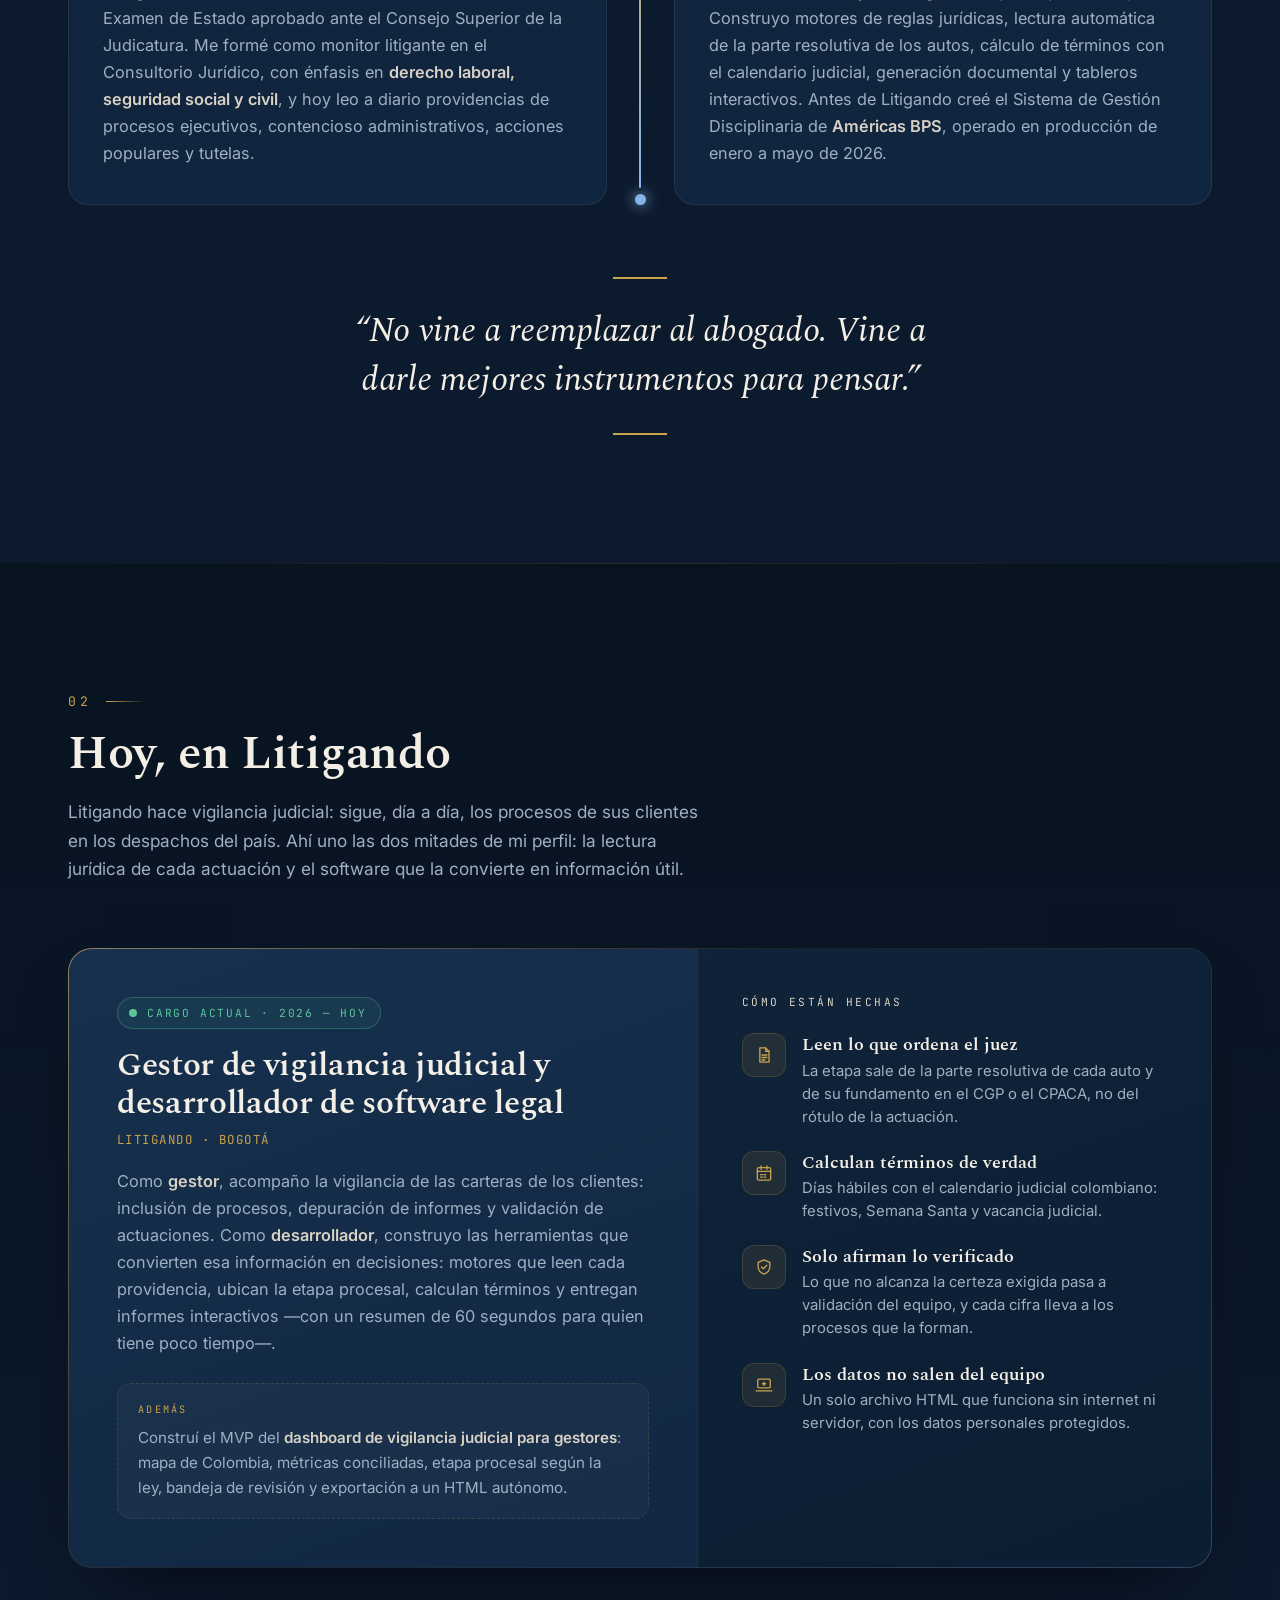
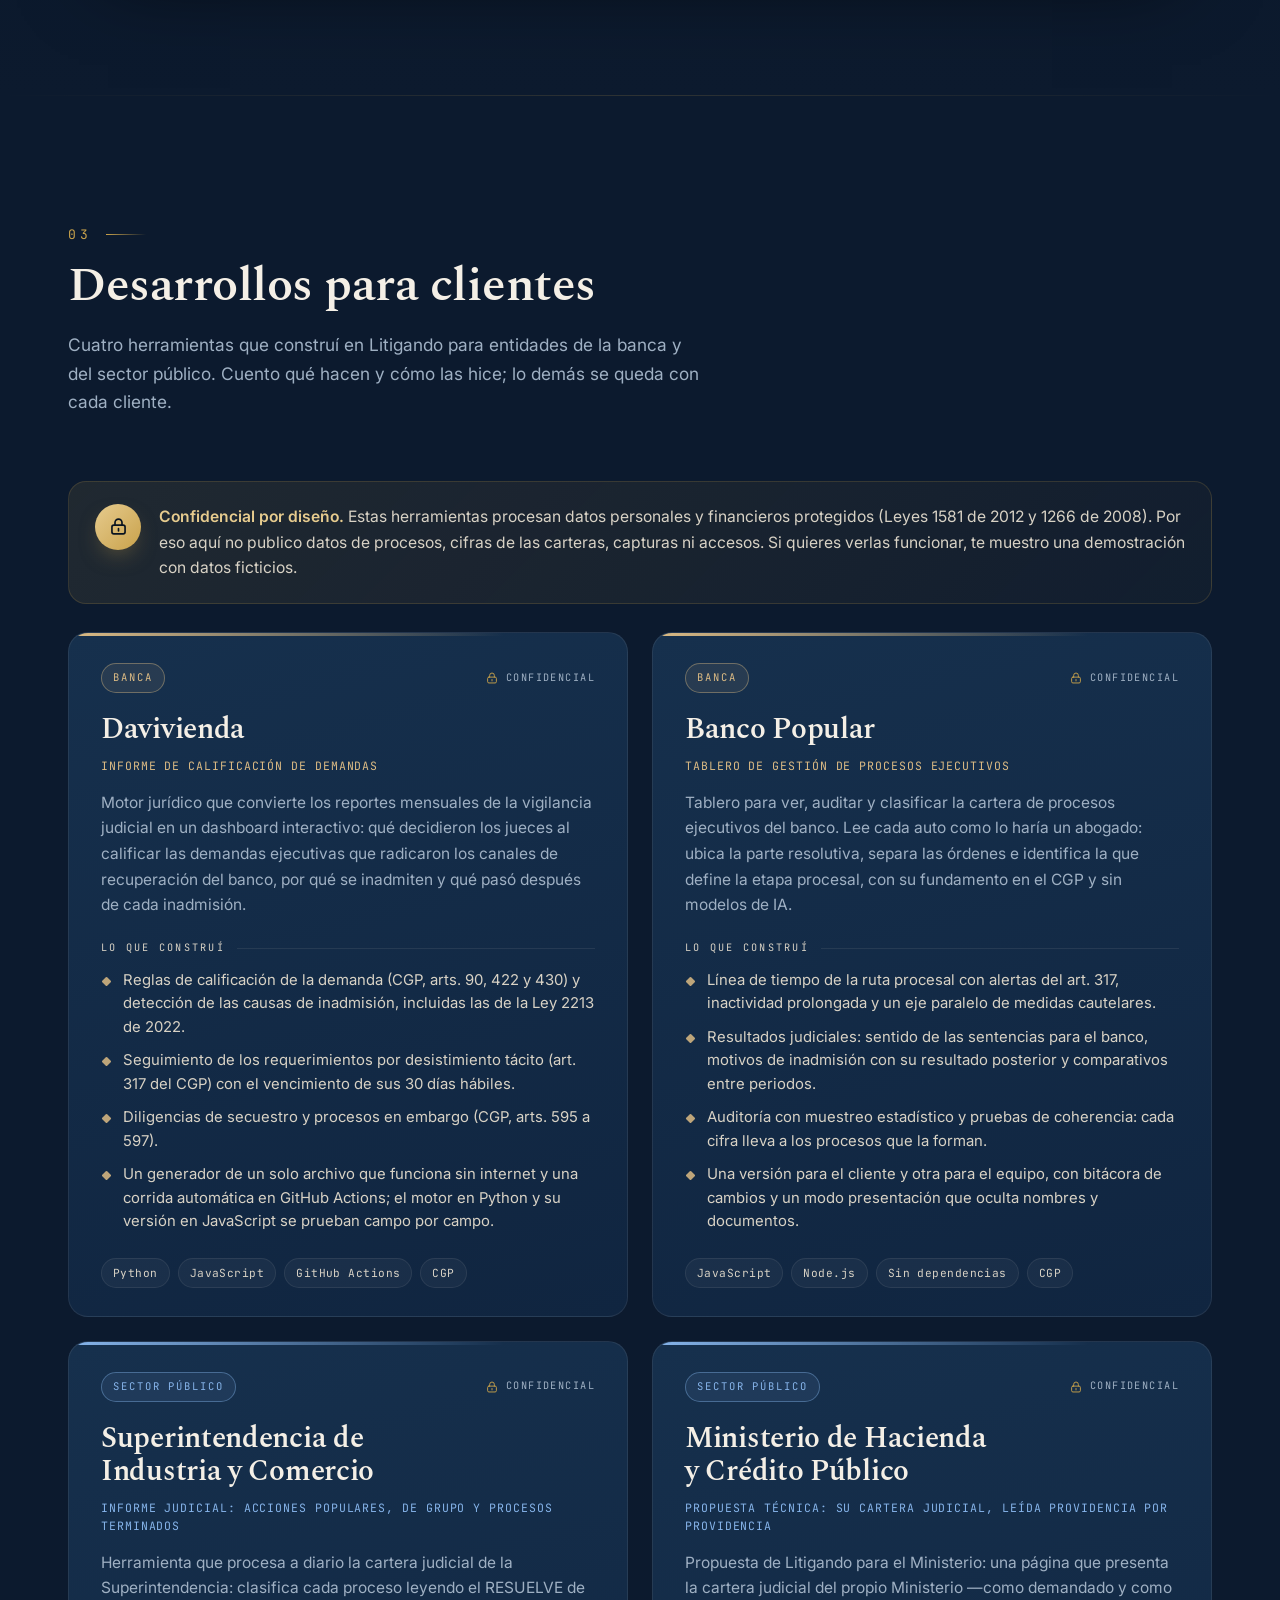
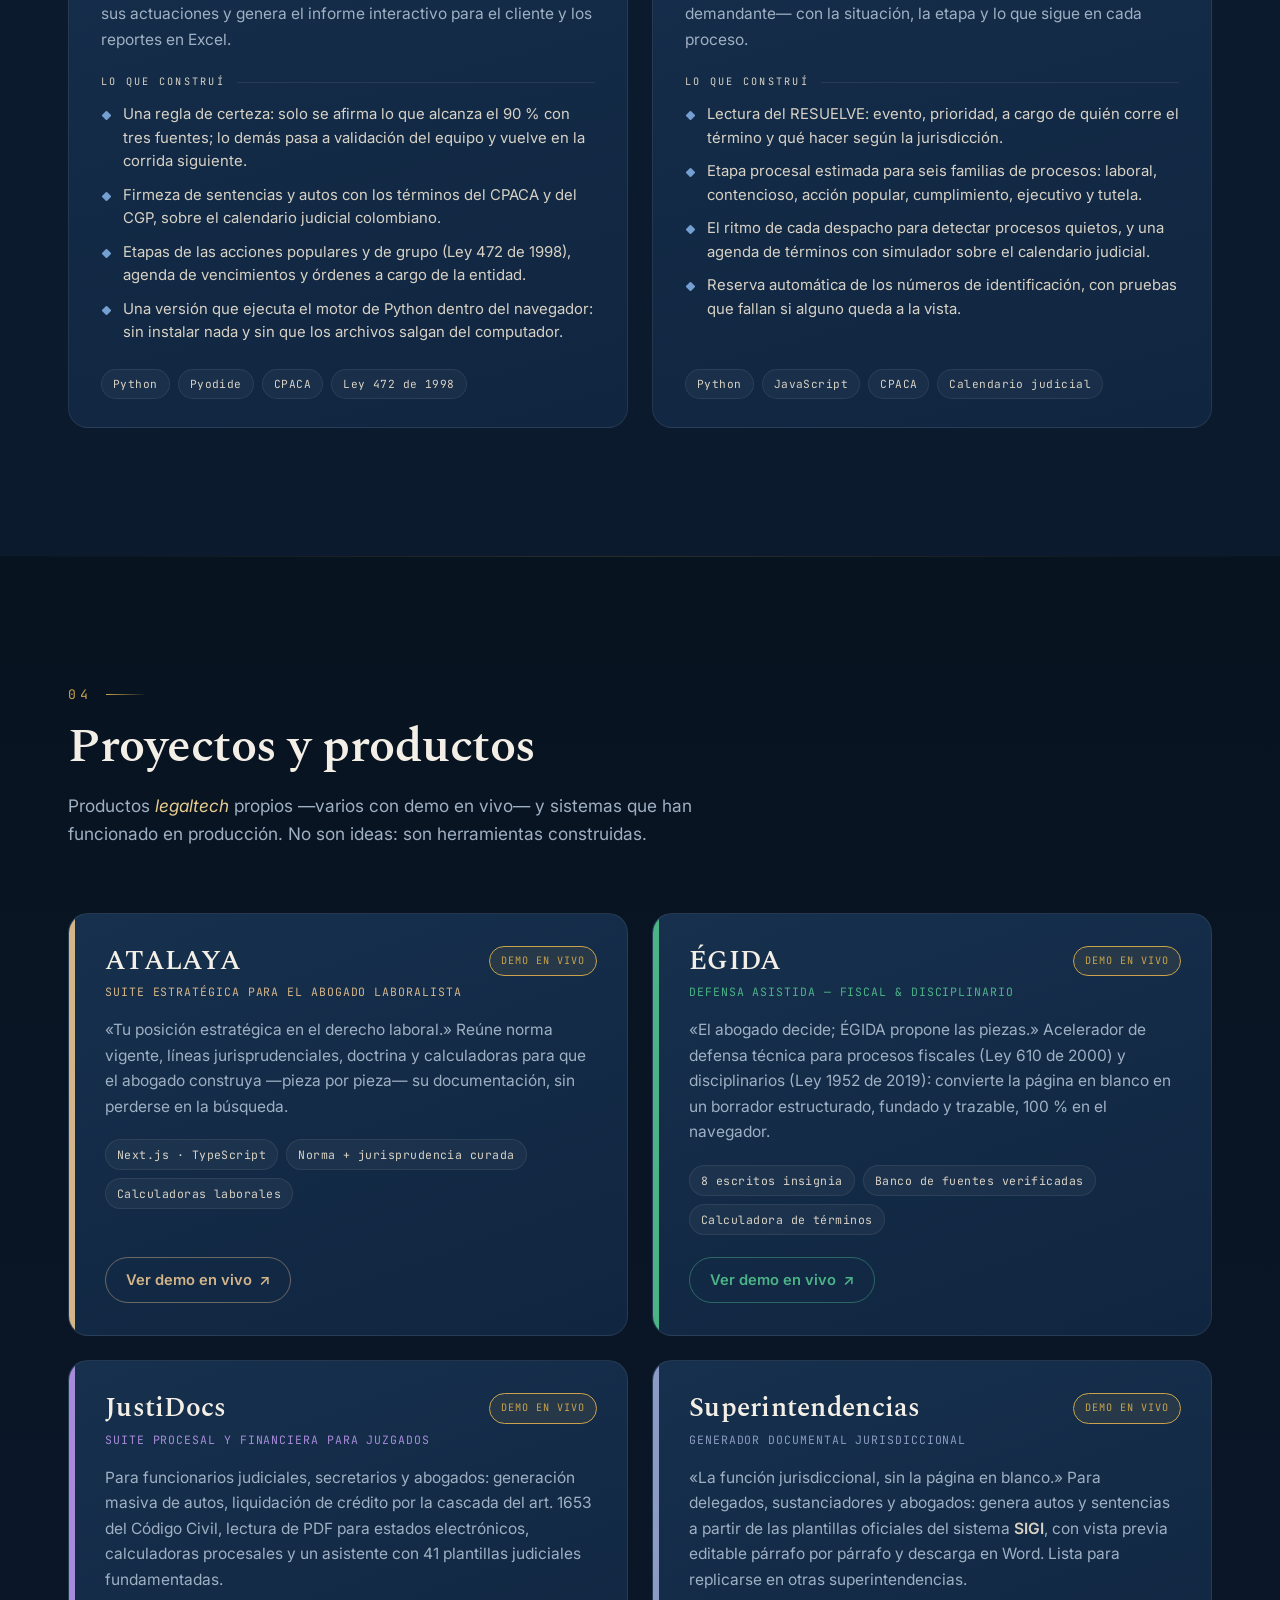
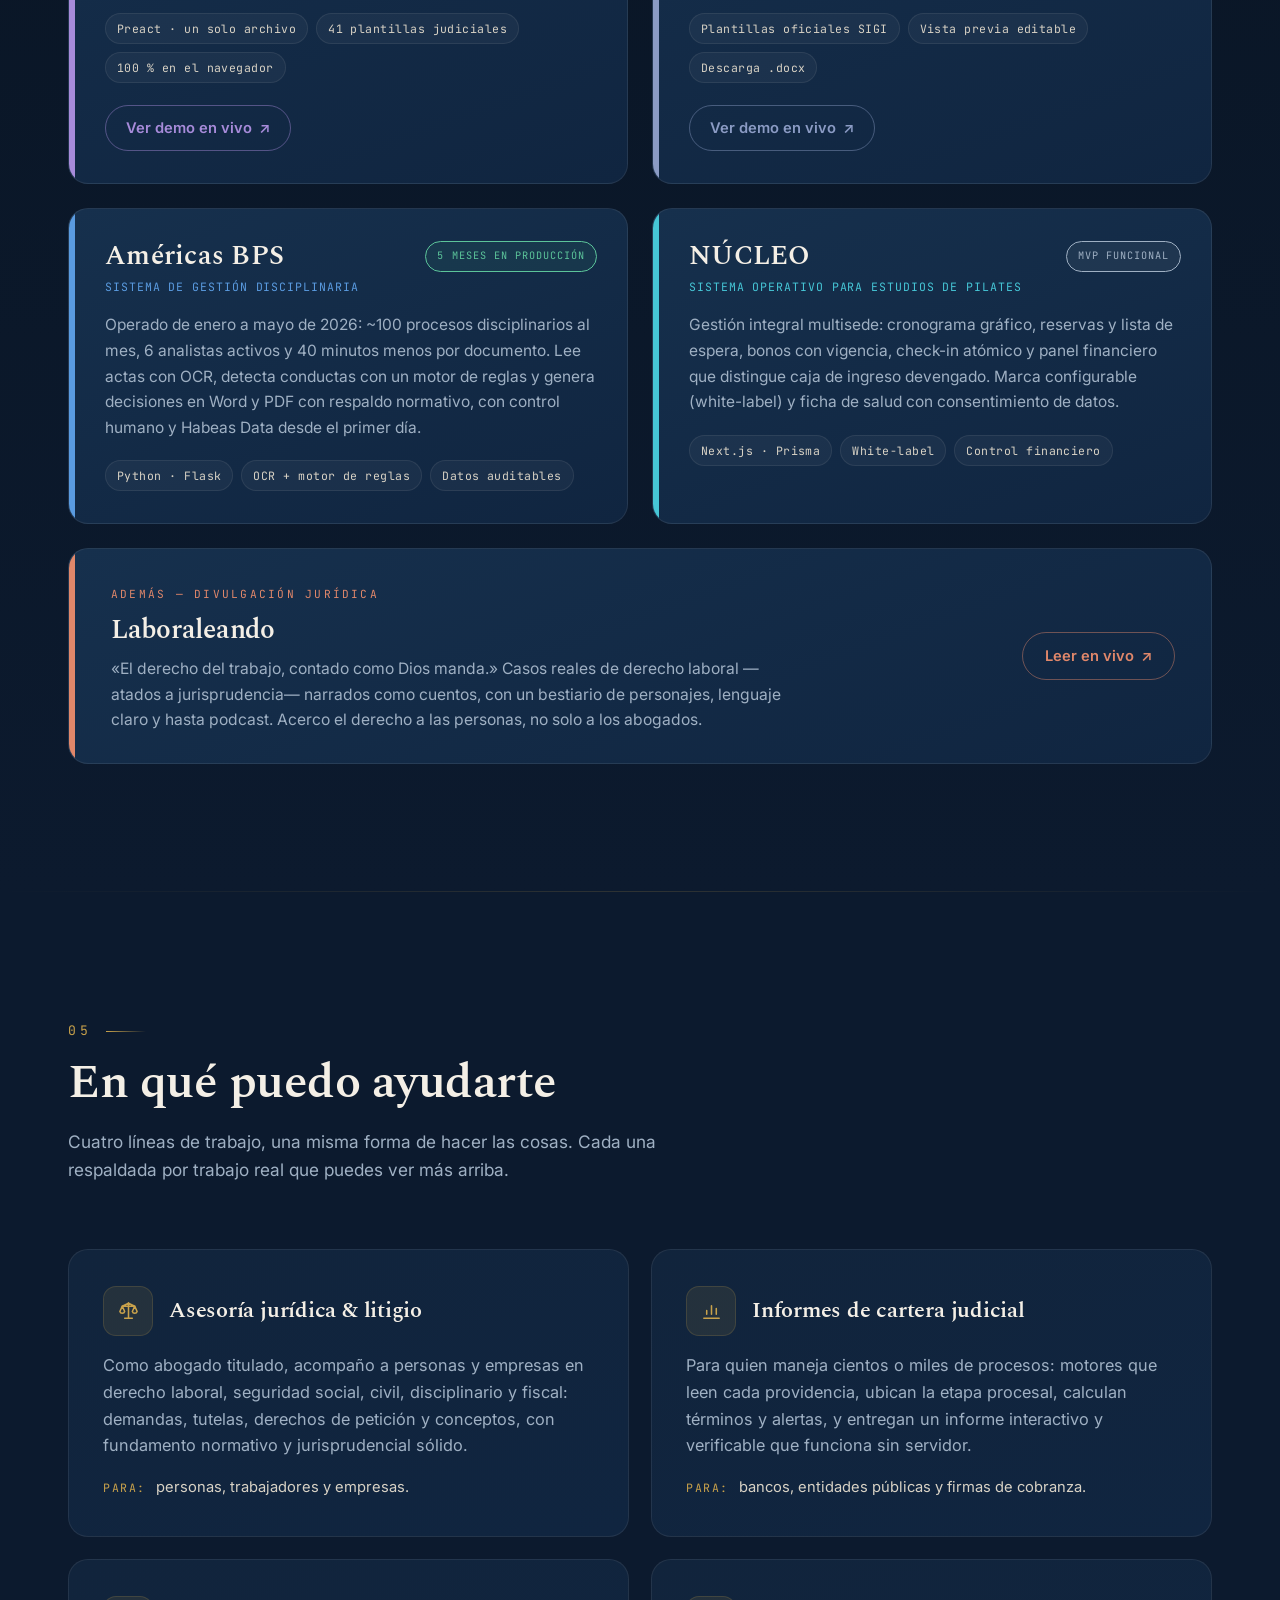
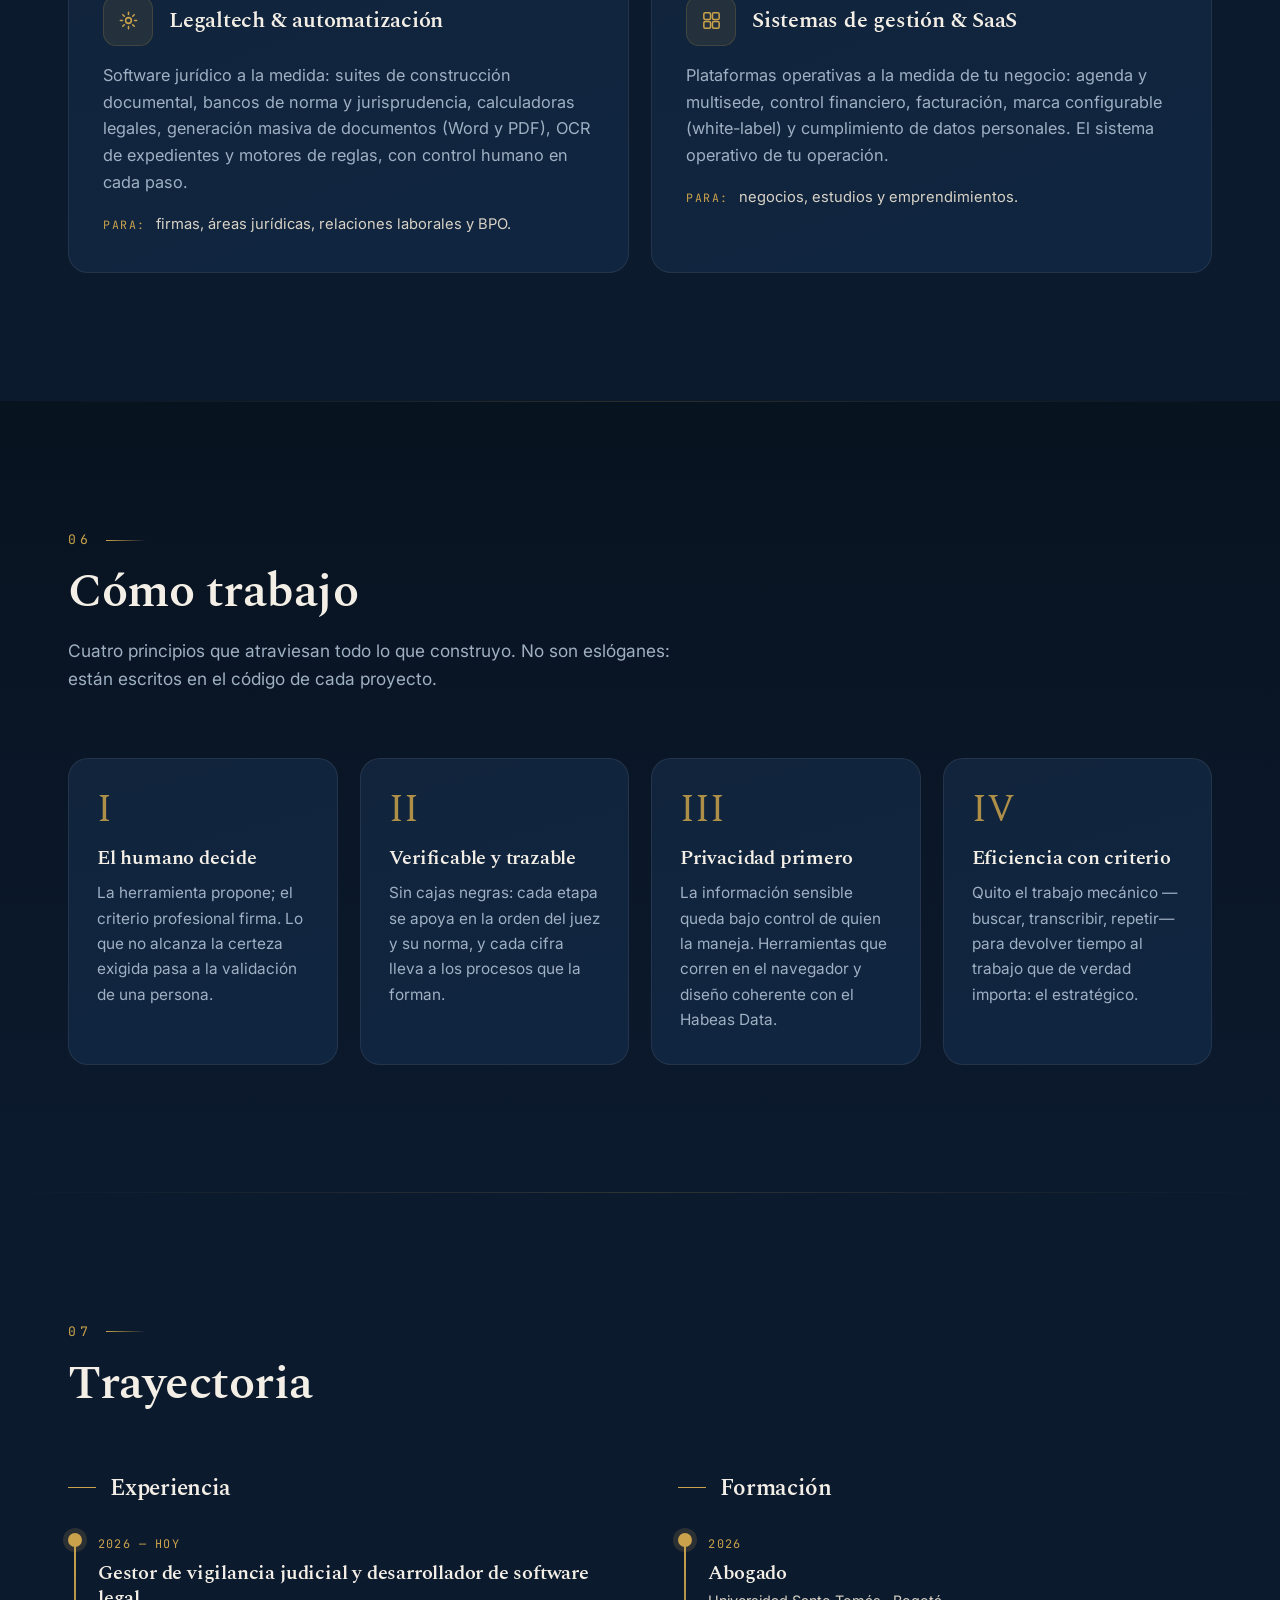
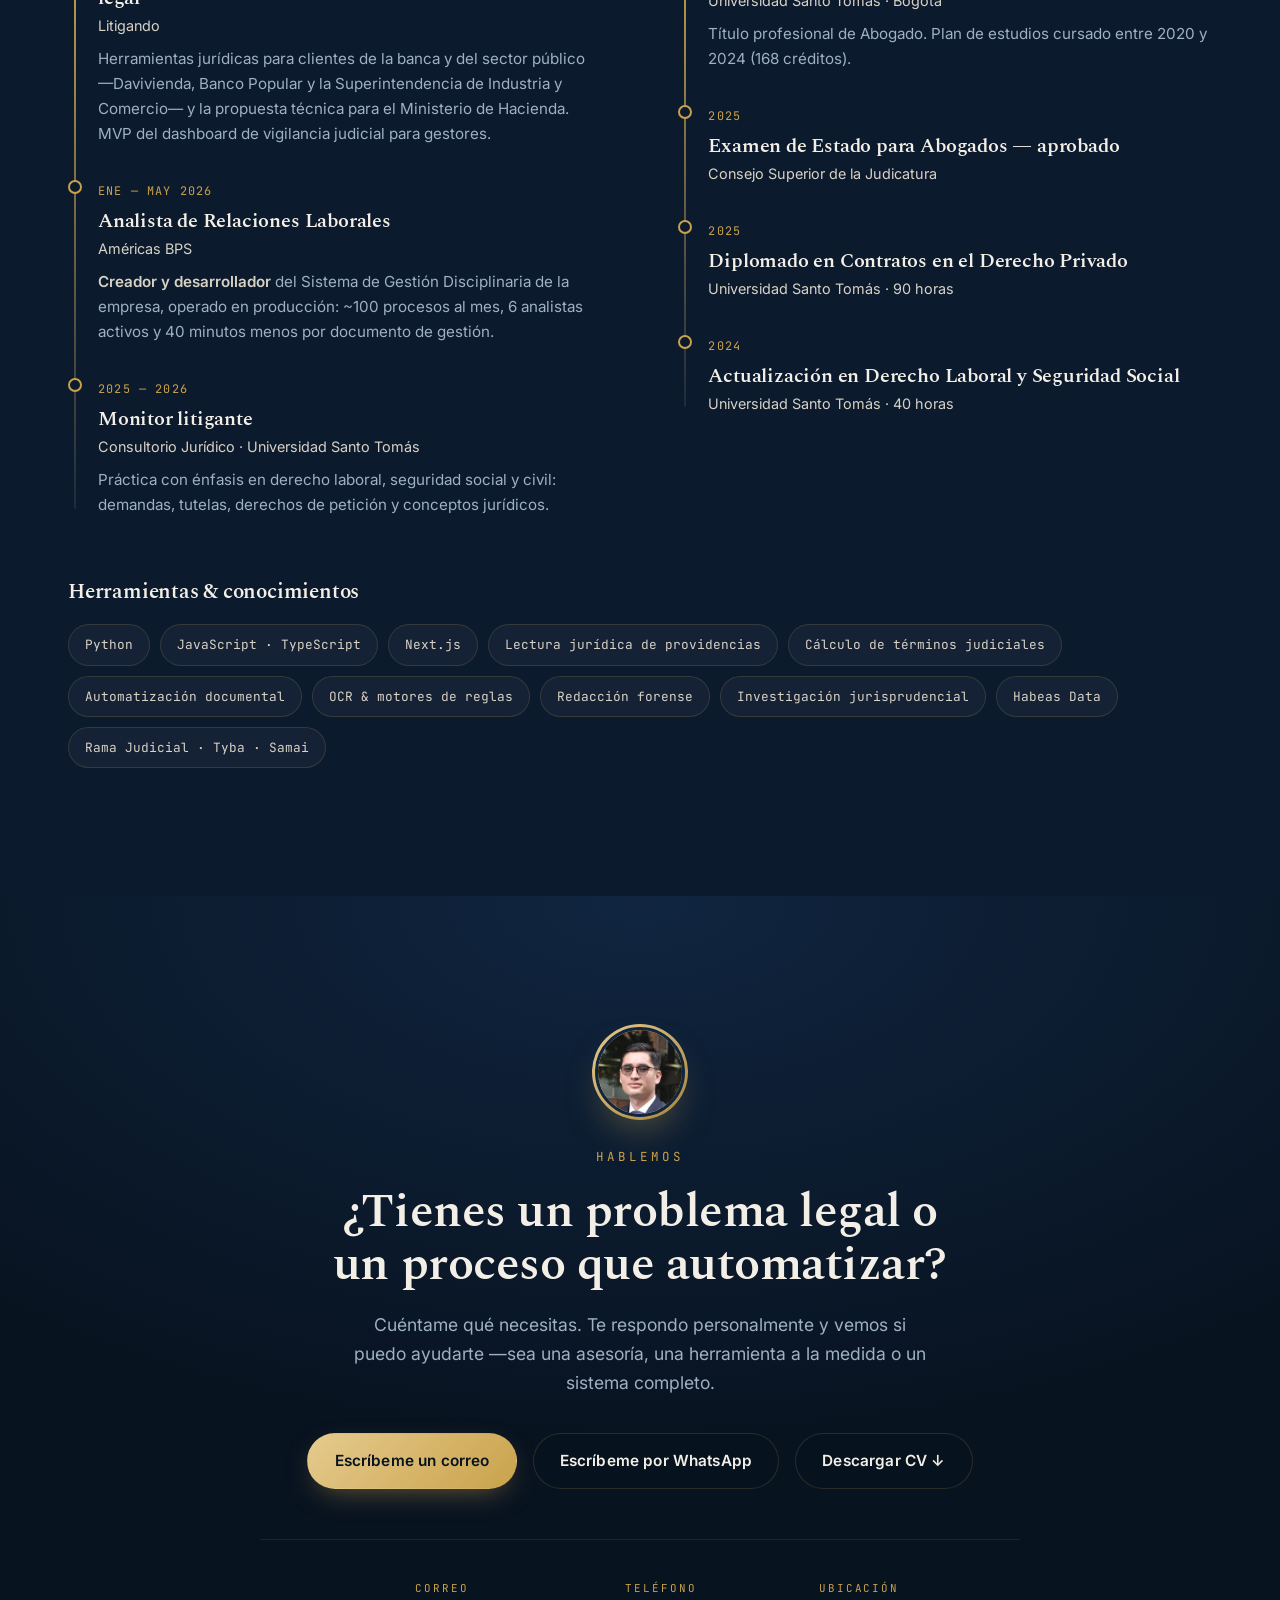
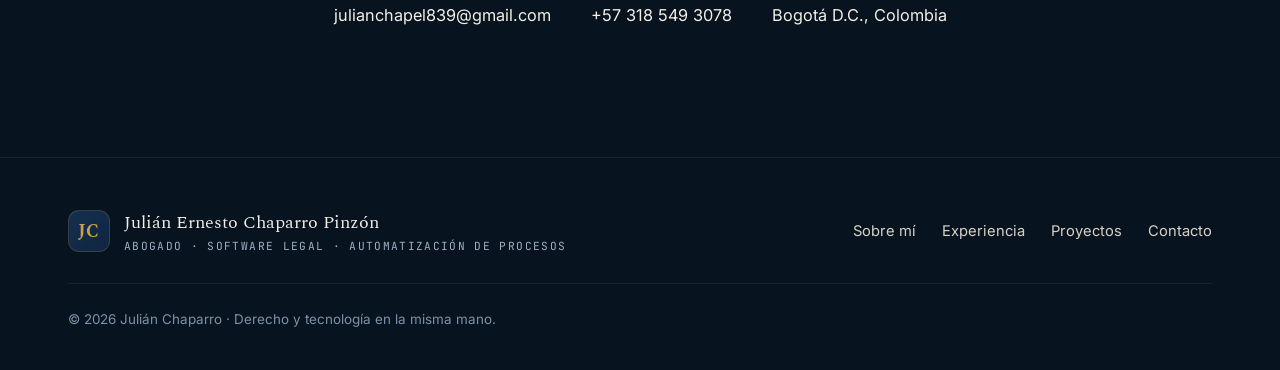
==== commit d1c36c46: "Rediseña el sitio: retrato, abogado titulado, Litigando y desarrollos para clientes - Portada con re" ====
--- a/index.html
+++ b/index.html
@@ -5,24 +5,68 @@
   <meta name="viewport" content="width=device-width, initial-scale=1.0" />
   <!-- Activa las animaciones de entrada solo si hay JS (evita ocultar contenido sin JS) -->
   <script>document.documentElement.classList.add("js");</script>
-  <title>Julián Chaparro — Abogado &amp; Legaltech | Derecho y tecnología en la misma mano</title>
-  <meta name="description" content="Julián Chaparro: abogado y desarrollador legaltech en Bogotá. Software jurídico verificable, automatización de procesos y asesoría legal para firmas, empresas y personas." />
+  <title>Julián Chaparro — Abogado y desarrollador de software legal</title>
+  <meta name="description" content="Julián Chaparro: abogado titulado de la Universidad Santo Tomás y desarrollador de software legal en Bogotá. Motores jurídicos, informes de cartera judicial y automatización de procesos con criterio de abogado." />
   <meta name="author" content="Julián Ernesto Chaparro Pinzón" />
+  <meta name="theme-color" content="#081320" />
+  <link rel="canonical" href="https://julian-chaparro.onrender.com/" />
 
   <!-- Open Graph -->
-  <meta property="og:type" content="website" />
-  <meta property="og:title" content="Julián Chaparro — Abogado &amp; Legaltech" />
-  <meta property="og:description" content="Construyo las herramientas que el derecho necesita. Software jurídico verificable y automatización de procesos." />
+  <meta property="og:type" content="profile" />
+  <meta property="og:url" content="https://julian-chaparro.onrender.com/" />
+  <meta property="og:title" content="Julián Chaparro — Abogado y desarrollador de software legal" />
+  <meta property="og:description" content="Construyo las herramientas que el derecho necesita: software legal verificable para la banca, el sector público y las firmas." />
+  <meta property="og:image" content="https://julian-chaparro.onrender.com/assets/img/og-julian-chaparro.jpg" />
+  <meta property="og:image:width" content="1200" />
+  <meta property="og:image:height" content="630" />
+  <meta property="og:image:alt" content="Julián Chaparro, abogado y desarrollador de software legal" />
   <meta property="og:locale" content="es_CO" />
+  <meta name="twitter:card" content="summary_large_image" />
 
   <link rel="preconnect" href="https://fonts.googleapis.com" />
   <link rel="preconnect" href="https://fonts.gstatic.com" crossorigin />
-  <link href="https://fonts.googleapis.com/css2?family=Spectral:ital,wght@0,300;0,400;0,500;0,600;0,700;1,400&family=Inter:wght@300;400;500;600;700&family=JetBrains+Mono:wght@400;500&display=swap" rel="stylesheet" />
-
+  <link href="https://fonts.googleapis.com/css2?family=Spectral:ital,wght@0,300;0,400;0,500;0,600;0,700;1,400;1,500&family=Inter:wght@300;400;500;600;700&family=JetBrains+Mono:wght@400;500&display=swap" rel="stylesheet" />
+
+  <link rel="preload" as="image" type="image/webp" href="assets/img/julian-chaparro-retrato-640.webp" imagesrcset="assets/img/julian-chaparro-retrato-640.webp 640w, assets/img/julian-chaparro-retrato-1100.webp 1100w" imagesizes="(max-width: 980px) 300px, 440px" />
   <link rel="stylesheet" href="styles.css" />
   <link rel="icon" href="data:image/svg+xml,%3Csvg xmlns='http://www.w3.org/2000/svg' viewBox='0 0 100 100'%3E%3Crect width='100' height='100' rx='22' fill='%230C1A2E'/%3E%3Ctext x='50' y='68' font-family='Georgia,serif' font-size='52' fill='%23C9A24B' text-anchor='middle'%3EJC%3C/text%3E%3C/svg%3E" />
+
+  <script type="application/ld+json">
+  {
+    "@context": "https://schema.org",
+    "@type": "Person",
+    "name": "Julián Ernesto Chaparro Pinzón",
+    "alternateName": "Julián Chaparro",
+    "jobTitle": "Abogado y desarrollador de software legal",
+    "url": "https://julian-chaparro.onrender.com/",
+    "image": "https://julian-chaparro.onrender.com/assets/img/julian-chaparro-retrato-640.jpg",
+    "email": "mailto:julianchapel839@gmail.com",
+    "telephone": "+57 318 549 3078",
+    "address": { "@type": "PostalAddress", "addressLocality": "Bogotá", "addressCountry": "CO" },
+    "alumniOf": { "@type": "CollegeOrUniversity", "name": "Universidad Santo Tomás" },
+    "worksFor": { "@type": "Organization", "name": "Litigando" },
+    "knowsAbout": ["Derecho laboral", "Derecho procesal", "Vigilancia judicial", "Software legal", "Automatización de procesos", "Python", "JavaScript"]
+  }
+  </script>
 </head>
 <body>
+  <a class="skip-link" href="#contenido">Saltar al contenido</a>
+  <div class="progress" aria-hidden="true"><span id="progressBar"></span></div>
+
+  <!-- Íconos (se reutilizan con <use>) -->
+  <svg class="sprite" aria-hidden="true" focusable="false">
+    <symbol id="i-lock" viewBox="0 0 24 24"><rect x="4.5" y="10.5" width="15" height="10" rx="2.2"/><path d="M8 10.5V7.5a4 4 0 0 1 8 0v3"/><path d="M12 14.5v2.5"/></symbol>
+    <symbol id="i-scale" viewBox="0 0 24 24"><path d="M12 4v16M8 20h8M5.5 7.5h13M12 4.5 5.5 7.5M12 4.5l6.5 3"/><path d="M5.5 7.5 3 13a2.6 2.6 0 0 0 5 0L5.5 7.5ZM18.5 7.5 16 13a2.6 2.6 0 0 0 5 0l-2.5-5.5Z"/></symbol>
+    <symbol id="i-code" viewBox="0 0 24 24"><path d="M8.5 8 4.5 12l4 4M15.5 8l4 4-4 4M13.5 5.5l-3 13"/></symbol>
+    <symbol id="i-doc" viewBox="0 0 24 24"><path d="M7 3.5h7l4 4v13H7z"/><path d="M14 3.5v4h4M9.5 12h6M9.5 15h6M9.5 18h3.5"/></symbol>
+    <symbol id="i-calendar" viewBox="0 0 24 24"><rect x="4" y="5.5" width="16" height="15" rx="2"/><path d="M4 10h16M8.5 3.5v4M15.5 3.5v4M8 14h2M12 14h2M8 17h2M12 17h2"/></symbol>
+    <symbol id="i-shield" viewBox="0 0 24 24"><path d="M12 3.5 5 6.5v5c0 4.2 2.9 7.6 7 9 4.1-1.4 7-4.8 7-9v-5Z"/><path d="m9 12 2.2 2.2L15.5 10"/></symbol>
+    <symbol id="i-laptop" viewBox="0 0 24 24"><rect x="4.5" y="5" width="15" height="10.5" rx="1.6"/><path d="M2.5 19h19"/><path d="M10 10.5h4M12 8.5v4"/></symbol>
+    <symbol id="i-gear" viewBox="0 0 24 24"><circle cx="12" cy="12" r="3"/><path d="M12 3.5v2.2M12 18.3v2.2M3.5 12h2.2M18.3 12h2.2M6 6l1.6 1.6M16.4 16.4 18 18M6 18l1.6-1.6M16.4 7.6 18 6"/></symbol>
+    <symbol id="i-grid" viewBox="0 0 24 24"><rect x="4" y="4" width="7" height="7" rx="1.5"/><rect x="13" y="4" width="7" height="7" rx="1.5"/><rect x="4" y="13" width="7" height="7" rx="1.5"/><rect x="13" y="13" width="7" height="7" rx="1.5"/></symbol>
+    <symbol id="i-chart" viewBox="0 0 24 24"><path d="M4 20h16"/><path d="M7 16v-4M12 16V7M17 16v-6"/></symbol>
+  </svg>
+
   <!-- ============ NAV ============ -->
   <header class="nav" id="nav">
     <div class="container nav__inner">
@@ -30,547 +74,754 @@
         <span class="brand__mark">JC</span>
         <span class="brand__text">
           <span class="brand__name">Julián Chaparro</span>
-          <span class="brand__role">Abogado · Legaltech</span>
+          <span class="brand__role">Abogado · Software legal</span>
         </span>
       </a>
 
       <nav class="nav__links" id="navLinks" aria-label="Navegación principal">
         <a href="#sobre-mi">Sobre mí</a>
-        <a href="#principios">Principios</a>
+        <a href="#experiencia">Experiencia</a>
+        <a href="#proyectos">Proyectos</a>
         <a href="#servicios">Servicios</a>
-        <a href="#proyectos">Proyectos</a>
+        <a href="#trayectoria">Trayectoria</a>
         <a href="#contacto" class="btn btn--small btn--gold">Hablemos</a>
       </nav>
 
-      <button class="nav__toggle" id="navToggle" aria-label="Abrir menú" aria-expanded="false">
+      <button class="nav__toggle" id="navToggle" aria-label="Abrir menú" aria-expanded="false" aria-controls="navLinks">
         <span></span><span></span><span></span>
       </button>
     </div>
   </header>
 
-  <!-- ============ HERO ============ -->
-  <section class="hero" id="inicio">
-    <canvas class="hero__canvas" id="heroCanvas" aria-hidden="true"></canvas>
-    <div class="hero__glow" aria-hidden="true"></div>
-
-    <div class="container hero__inner">
-      <p class="eyebrow reveal">Derecho <span class="eyebrow__plus">+</span> Tecnología</p>
-
-      <h1 class="hero__title reveal">
-        Construyo las herramientas<br />
-        que el <span class="accent">derecho</span> necesita.
-      </h1>
-
-      <p class="hero__lead reveal">
-        Soy <strong>Julián Chaparro</strong>, abogado y desarrollador <em>legaltech</em>.
-        Diseño software jurídico verificable y automatizo procesos para que el
-        <span class="hl">criterio profesional —no la máquina—</span> tenga la última palabra.
-      </p>
-
-      <div class="hero__cta reveal">
-        <a href="#proyectos" class="btn btn--gold">Ver mis proyectos</a>
-        <a href="#contacto" class="btn btn--ghost">Trabajemos juntos</a>
-      </div>
-
-      <ul class="hero__creds reveal" aria-label="Credenciales">
-        <li>Examen de Estado aprobado</li>
-        <li>Universidad Santo Tomás</li>
-        <li>Python &amp; Legaltech</li>
-        <li>Bogotá, Colombia</li>
-      </ul>
-    </div>
-
-    <a href="#sobre-mi" class="hero__scroll" aria-label="Bajar">
-      <span></span>
-    </a>
-  </section>
-
-  <!-- ============ SOBRE MÍ ============ -->
-  <section class="section" id="sobre-mi">
-    <div class="container">
-      <div class="section__head reveal">
-        <span class="section__num">01</span>
-        <h2 class="section__title">Dos mundos, una sola mano</h2>
-        <p class="section__sub">
-          La mayoría de los problemas legales hoy no son solo de derecho ni solo de tecnología:
-          viven en el cruce. Ahí es donde trabajo.
-        </p>
-      </div>
-
-      <div class="about">
-        <div class="about__bridge reveal">
-          <div class="bridge__side">
-            <span class="bridge__icon" aria-hidden="true">§</span>
-            <h3>El abogado</h3>
+  <main id="contenido">
+    <!-- ============ HERO ============ -->
+    <section class="hero" id="inicio">
+      <canvas class="hero__canvas" id="heroCanvas" aria-hidden="true"></canvas>
+      <div class="hero__glow" aria-hidden="true"></div>
+
+      <div class="container hero__grid">
+        <div class="hero__copy">
+          <p class="hero__status reveal"><span class="pulse" aria-hidden="true"></span> Hoy: software legal en Litigando</p>
+
+          <h1 class="hero__title reveal">
+            Construyo las herramientas que el <span class="accent">derecho</span> necesita.
+          </h1>
+
+          <p class="hero__lead reveal">
+            Soy <strong>Julián Chaparro</strong>, abogado titulado de la Universidad Santo Tomás y
+            desarrollador de <em>software legal</em>. En <strong>Litigando</strong> construyo los motores
+            jurídicos que leen providencias, calculan términos y convierten carteras judiciales completas
+            en informes <span class="hl">claros y verificables</span>.
+          </p>
+
+          <div class="hero__cta reveal">
+            <a href="#experiencia" class="btn btn--gold">Ver mi experiencia</a>
+            <a href="#contacto" class="btn btn--ghost">Trabajemos juntos</a>
+            <a href="CV-Julian-Chaparro.pdf" class="hero__cv" download="CV-Julian-Chaparro.pdf">Descargar CV <span aria-hidden="true">↓</span></a>
+          </div>
+
+          <ul class="hero__creds reveal" aria-label="En resumen">
+            <li>Laboral · Civil · Procesal</li>
+            <li>Python · JavaScript</li>
+            <li>Bogotá, Colombia</li>
+          </ul>
+        </div>
+
+        <figure class="portrait reveal">
+          <div class="portrait__frame">
+            <picture>
+              <source type="image/webp" srcset="assets/img/julian-chaparro-retrato-640.webp 640w, assets/img/julian-chaparro-retrato-1100.webp 1100w" sizes="(max-width: 980px) 300px, 440px" />
+              <img src="assets/img/julian-chaparro-retrato-640.jpg" width="640" height="800" alt="Julián Chaparro, de traje azul oscuro cruzado y corbata, frente a un edificio de vidrio" fetchpriority="high" decoding="async" />
+            </picture>
+          </div>
+          <div class="portrait__chip portrait__chip--law" aria-hidden="true">
+            <span class="chip__icon"><svg><use href="#i-scale"/></svg></span>
+            <span><strong>Abogado titulado</strong><small>Universidad Santo Tomás</small></span>
+          </div>
+          <div class="portrait__chip portrait__chip--code" aria-hidden="true">
+            <span class="chip__icon chip__icon--cool"><svg><use href="#i-code"/></svg></span>
+            <span><strong>Software legal</strong><small>Banca y sector público</small></span>
+          </div>
+          <figcaption class="sr-only">Julián Chaparro, abogado y desarrollador de software legal.</figcaption>
+        </figure>
+      </div>
+
+      <a href="#sobre-mi" class="hero__scroll" aria-label="Bajar a Sobre mí">
+        <span></span>
+      </a>
+    </section>
+
+    <!-- ============ CLIENTES (franja) ============ -->
+    <section class="clients" aria-labelledby="clients-label">
+      <div class="container">
+        <p class="clients__label" id="clients-label">En Litigando he desarrollado software legal para</p>
+        <ul class="clients__list">
+          <li><a href="#caso-davivienda">Davivienda</a></li>
+          <li><a href="#caso-popular">Banco Popular</a></li>
+          <li><a href="#caso-sic">Superintendencia de Industria y Comercio</a></li>
+          <li><a href="#caso-hacienda">Ministerio de Hacienda</a></li>
+        </ul>
+      </div>
+    </section>
+
+    <!-- ============ SOBRE MÍ ============ -->
+    <section class="section" id="sobre-mi">
+      <div class="container">
+        <div class="section__head reveal">
+          <span class="section__num">01</span>
+          <h2 class="section__title">Dos mundos, una sola mano</h2>
+          <p class="section__sub">
+            La mayoría de los problemas legales de hoy no son solo de derecho ni solo de tecnología:
+            viven en el cruce. Ahí es donde trabajo.
+          </p>
+        </div>
+
+        <div class="about">
+          <div class="about__bridge">
+            <div class="bridge__side spot reveal">
+              <span class="bridge__icon" aria-hidden="true"><svg><use href="#i-scale"/></svg></span>
+              <h3>El abogado</h3>
+              <p>
+                <strong>Abogado titulado</strong> de la Universidad Santo Tomás, con Examen de Estado
+                aprobado ante el Consejo Superior de la Judicatura. Me formé como monitor litigante en el
+                Consultorio Jurídico, con énfasis en <strong>derecho laboral, seguridad social y civil</strong>,
+                y hoy leo a diario providencias de procesos ejecutivos, contencioso administrativos,
+                acciones populares y tutelas.
+              </p>
+            </div>
+
+            <div class="bridge__link" aria-hidden="true">
+              <span class="bridge__dot bridge__dot--gold"></span>
+              <span class="bridge__line"></span>
+              <span class="bridge__dot"></span>
+            </div>
+
+            <div class="bridge__side spot reveal">
+              <span class="bridge__icon bridge__icon--cool" aria-hidden="true"><svg><use href="#i-code"/></svg></span>
+              <h3>El constructor</h3>
+              <p>
+                Desarrollador de <em>software legal</em> con Python y JavaScript. Construyo motores de
+                reglas jurídicas, lectura automática de la parte resolutiva de los autos, cálculo de
+                términos con el calendario judicial, generación documental y tableros interactivos.
+                Antes de Litigando creé el Sistema de Gestión Disciplinaria de <strong>Américas BPS</strong>,
+                operado en producción de enero a mayo de 2026.
+              </p>
+            </div>
+          </div>
+
+          <blockquote class="about__quote reveal">
+            “No vine a reemplazar al abogado. Vine a darle mejores instrumentos para pensar.”
+          </blockquote>
+        </div>
+      </div>
+    </section>
+
+    <!-- ============ HOY: LITIGANDO ============ -->
+    <section class="section section--alt" id="experiencia">
+      <div class="container">
+        <div class="section__head reveal">
+          <span class="section__num">02</span>
+          <h2 class="section__title">Hoy, en Litigando</h2>
+          <p class="section__sub">
+            Litigando hace vigilancia judicial: sigue, día a día, los procesos de sus clientes en los
+            despachos del país. Ahí uno las dos mitades de mi perfil: la lectura jurídica de cada
+            actuación y el software que la convierte en información útil.
+          </p>
+        </div>
+
+        <article class="role reveal">
+          <div class="role__main">
+            <span class="role__now"><span class="pulse" aria-hidden="true"></span> Cargo actual · 2026 — hoy</span>
+            <h3 class="role__title">Gestor de vigilancia judicial y desarrollador de software legal</h3>
+            <p class="role__org">Litigando · Bogotá</p>
+            <p class="role__desc">
+              Como <strong>gestor</strong>, acompaño la vigilancia de las carteras de los clientes:
+              inclusión de procesos, depuración de informes y validación de actuaciones. Como
+              <strong>desarrollador</strong>, construyo las herramientas que convierten esa información en
+              decisiones: motores que leen cada providencia, ubican la etapa procesal, calculan términos y
+              entregan informes interactivos —con un resumen de 60 segundos para quien tiene poco tiempo—.
+            </p>
+            <p class="role__extra">
+              <span class="role__extra-label">Además</span>
+              Construí el MVP del <strong>dashboard de vigilancia judicial para gestores</strong>: mapa de
+              Colombia, métricas conciliadas, etapa procesal según la ley, bandeja de revisión y exportación
+              a un HTML autónomo.
+            </p>
+          </div>
+
+          <div class="role__aside">
+            <p class="role__aside-title">Cómo están hechas</p>
+            <ul class="traits">
+              <li>
+                <span class="traits__icon" aria-hidden="true"><svg><use href="#i-doc"/></svg></span>
+                <div><strong>Leen lo que ordena el juez</strong><span>La etapa sale de la parte resolutiva de cada auto y de su fundamento en el CGP o el CPACA, no del rótulo de la actuación.</span></div>
+              </li>
+              <li>
+                <span class="traits__icon" aria-hidden="true"><svg><use href="#i-calendar"/></svg></span>
+                <div><strong>Calculan términos de verdad</strong><span>Días hábiles con el calendario judicial colombiano: festivos, Semana Santa y vacancia judicial.</span></div>
+              </li>
+              <li>
+                <span class="traits__icon" aria-hidden="true"><svg><use href="#i-shield"/></svg></span>
+                <div><strong>Solo afirman lo verificado</strong><span>Lo que no alcanza la certeza exigida pasa a validación del equipo, y cada cifra lleva a los procesos que la forman.</span></div>
+              </li>
+              <li>
+                <span class="traits__icon" aria-hidden="true"><svg><use href="#i-laptop"/></svg></span>
+                <div><strong>Los datos no salen del equipo</strong><span>Un solo archivo HTML que funciona sin internet ni servidor, con los datos personales protegidos.</span></div>
+              </li>
+            </ul>
+          </div>
+        </article>
+      </div>
+    </section>
+
+    <!-- ============ DESARROLLOS PARA CLIENTES ============ -->
+    <section class="section" id="clientes">
+      <div class="container">
+        <div class="section__head reveal">
+          <span class="section__num">03</span>
+          <h2 class="section__title">Desarrollos para clientes</h2>
+          <p class="section__sub">
+            Cuatro herramientas que construí en Litigando para entidades de la banca y del sector
+            público. Cuento qué hacen y cómo las hice; lo demás se queda con cada cliente.
+          </p>
+        </div>
+
+        <div class="privacy reveal">
+          <span class="privacy__icon" aria-hidden="true"><svg><use href="#i-lock"/></svg></span>
+          <p>
+            <strong>Confidencial por diseño.</strong> Estas herramientas procesan datos personales y
+            financieros protegidos (Leyes 1581 de 2012 y 1266 de 2008). Por eso aquí no publico datos de
+            procesos, cifras de las carteras, capturas ni accesos. Si quieres verlas funcionar, te muestro
+            una demostración con datos ficticios.
+          </p>
+        </div>
+
+        <div class="cases">
+          <!-- DAVIVIENDA -->
+          <article class="case spot reveal" id="caso-davivienda" data-sector="banca">
+            <header class="case__head">
+              <span class="case__sector">Banca</span>
+              <span class="case__lock"><svg aria-hidden="true"><use href="#i-lock"/></svg> Confidencial</span>
+            </header>
+            <h3 class="case__client">Davivienda</h3>
+            <p class="case__title">Informe de calificación de demandas</p>
+            <p class="case__desc">
+              Motor jurídico que convierte los reportes mensuales de la vigilancia judicial en un dashboard
+              interactivo: qué decidieron los jueces al calificar las demandas ejecutivas que radicaron los
+              canales de recuperación del banco, por qué se inadmiten y qué pasó después de cada inadmisión.
+            </p>
+            <p class="case__label">Lo que construí</p>
+            <ul class="case__built">
+              <li>Reglas de calificación de la demanda (CGP, arts. 90, 422 y 430) y detección de las causas de inadmisión, incluidas las de la Ley 2213 de 2022.</li>
+              <li>Seguimiento de los requerimientos por desistimiento tácito (art. 317 del CGP) con el vencimiento de sus 30 días hábiles.</li>
+              <li>Diligencias de secuestro y procesos en embargo (CGP, arts. 595 a 597).</li>
+              <li>Un generador de un solo archivo que funciona sin internet y una corrida automática en GitHub Actions; el motor en Python y su versión en JavaScript se prueban campo por campo.</li>
+            </ul>
+            <ul class="case__tags" aria-label="Tecnologías y normas">
+              <li>Python</li><li>JavaScript</li><li>GitHub Actions</li><li>CGP</li>
+            </ul>
+          </article>
+
+          <!-- BANCO POPULAR -->
+          <article class="case spot reveal" id="caso-popular" data-sector="banca">
+            <header class="case__head">
+              <span class="case__sector">Banca</span>
+              <span class="case__lock"><svg aria-hidden="true"><use href="#i-lock"/></svg> Confidencial</span>
+            </header>
+            <h3 class="case__client">Banco Popular</h3>
+            <p class="case__title">Tablero de gestión de procesos ejecutivos</p>
+            <p class="case__desc">
+              Tablero para ver, auditar y clasificar la cartera de procesos ejecutivos del banco. Lee cada
+              auto como lo haría un abogado: ubica la parte resolutiva, separa las órdenes e identifica la
+              que define la etapa procesal, con su fundamento en el CGP y sin modelos de IA.
+            </p>
+            <p class="case__label">Lo que construí</p>
+            <ul class="case__built">
+              <li>Línea de tiempo de la ruta procesal con alertas del art. 317, inactividad prolongada y un eje paralelo de medidas cautelares.</li>
+              <li>Resultados judiciales: sentido de las sentencias para el banco, motivos de inadmisión con su resultado posterior y comparativos entre periodos.</li>
+              <li>Auditoría con muestreo estadístico y pruebas de coherencia: cada cifra lleva a los procesos que la forman.</li>
+              <li>Una versión para el cliente y otra para el equipo, con bitácora de cambios y un modo presentación que oculta nombres y documentos.</li>
+            </ul>
+            <ul class="case__tags" aria-label="Tecnologías y normas">
+              <li>JavaScript</li><li>Node.js</li><li>Sin dependencias</li><li>CGP</li>
+            </ul>
+          </article>
+
+          <!-- SIC -->
+          <article class="case spot reveal" id="caso-sic" data-sector="publico">
+            <header class="case__head">
+              <span class="case__sector">Sector público</span>
+              <span class="case__lock"><svg aria-hidden="true"><use href="#i-lock"/></svg> Confidencial</span>
+            </header>
+            <h3 class="case__client">Superintendencia de Industria y Comercio</h3>
+            <p class="case__title">Informe judicial: acciones populares, de grupo y procesos terminados</p>
+            <p class="case__desc">
+              Herramienta que procesa a diario la cartera judicial de la Superintendencia: clasifica cada
+              proceso leyendo el RESUELVE de sus actuaciones y genera el informe interactivo para el
+              cliente y los reportes en Excel.
+            </p>
+            <p class="case__label">Lo que construí</p>
+            <ul class="case__built">
+              <li>Una regla de certeza: solo se afirma lo que alcanza el 90 % con tres fuentes; lo demás pasa a validación del equipo y vuelve en la corrida siguiente.</li>
+              <li>Firmeza de sentencias y autos con los términos del CPACA y del CGP, sobre el calendario judicial colombiano.</li>
+              <li>Etapas de las acciones populares y de grupo (Ley 472 de 1998), agenda de vencimientos y órdenes a cargo de la entidad.</li>
+              <li>Una versión que ejecuta el motor de Python dentro del navegador: sin instalar nada y sin que los archivos salgan del computador.</li>
+            </ul>
+            <ul class="case__tags" aria-label="Tecnologías y normas">
+              <li>Python</li><li>Pyodide</li><li>CPACA</li><li>Ley 472 de 1998</li>
+            </ul>
+          </article>
+
+          <!-- MINISTERIO DE HACIENDA -->
+          <article class="case spot reveal" id="caso-hacienda" data-sector="publico">
+            <header class="case__head">
+              <span class="case__sector">Sector público</span>
+              <span class="case__lock"><svg aria-hidden="true"><use href="#i-lock"/></svg> Confidencial</span>
+            </header>
+            <h3 class="case__client">Ministerio de Hacienda y Crédito Público</h3>
+            <p class="case__title">Propuesta técnica: su cartera judicial, leída providencia por providencia</p>
+            <p class="case__desc">
+              Propuesta de Litigando para el Ministerio: una página que presenta la cartera judicial del
+              propio Ministerio —como demandado y como demandante— con la situación, la etapa y lo que
+              sigue en cada proceso.
+            </p>
+            <p class="case__label">Lo que construí</p>
+            <ul class="case__built">
+              <li>Lectura del RESUELVE: evento, prioridad, a cargo de quién corre el término y qué hacer según la jurisdicción.</li>
+              <li>Etapa procesal estimada para seis familias de procesos: laboral, contencioso, acción popular, cumplimiento, ejecutivo y tutela.</li>
+              <li>El ritmo de cada despacho para detectar procesos quietos, y una agenda de términos con simulador sobre el calendario judicial.</li>
+              <li>Reserva automática de los números de identificación, con pruebas que fallan si alguno queda a la vista.</li>
+            </ul>
+            <ul class="case__tags" aria-label="Tecnologías y normas">
+              <li>Python</li><li>JavaScript</li><li>CPACA</li><li>Calendario judicial</li>
+            </ul>
+          </article>
+        </div>
+      </div>
+    </section>
+
+    <!-- ============ PROYECTOS ============ -->
+    <section class="section section--alt" id="proyectos">
+      <div class="container">
+        <div class="section__head reveal">
+          <span class="section__num">04</span>
+          <h2 class="section__title">Proyectos y productos</h2>
+          <p class="section__sub">
+            Productos <em>legaltech</em> propios —varios con demo en vivo— y sistemas que han funcionado
+            en producción. No son ideas: son herramientas construidas.
+          </p>
+        </div>
+
+        <div class="projects">
+          <!-- ATALAYA -->
+          <article class="project spot reveal" data-accent="atalaya">
+            <div class="project__bar"></div>
+            <div class="project__body">
+              <header class="project__head">
+                <div>
+                  <h3 class="project__name">ATALAYA</h3>
+                  <p class="project__tag">Suite estratégica para el abogado laboralista</p>
+                </div>
+                <span class="badge badge--demo">Demo en vivo</span>
+              </header>
+              <p class="project__desc">
+                «Tu posición estratégica en el derecho laboral.» Reúne norma vigente, líneas
+                jurisprudenciales, doctrina y calculadoras para que el abogado construya —pieza por pieza—
+                su documentación, sin perderse en la búsqueda.
+              </p>
+              <ul class="project__meta">
+                <li>Next.js · TypeScript</li>
+                <li>Norma + jurisprudencia curada</li>
+                <li>Calculadoras laborales</li>
+              </ul>
+              <a class="project__link" href="https://atalaya.julianchapel839.workers.dev" target="_blank" rel="noopener">
+                Ver demo en vivo <span aria-hidden="true">↗</span>
+              </a>
+            </div>
+          </article>
+
+          <!-- ÉGIDA -->
+          <article class="project spot reveal" data-accent="egida">
+            <div class="project__bar"></div>
+            <div class="project__body">
+              <header class="project__head">
+                <div>
+                  <h3 class="project__name">ÉGIDA</h3>
+                  <p class="project__tag">Defensa asistida — fiscal &amp; disciplinario</p>
+                </div>
+                <span class="badge badge--demo">Demo en vivo</span>
+              </header>
+              <p class="project__desc">
+                «El abogado decide; ÉGIDA propone las piezas.» Acelerador de defensa técnica para procesos
+                fiscales (Ley 610 de 2000) y disciplinarios (Ley 1952 de 2019): convierte la página en blanco
+                en un borrador estructurado, fundado y trazable, 100 % en el navegador.
+              </p>
+              <ul class="project__meta">
+                <li>8 escritos insignia</li>
+                <li>Banco de fuentes verificadas</li>
+                <li>Calculadora de términos</li>
+              </ul>
+              <a class="project__link" href="https://egida.onrender.com" target="_blank" rel="noopener">
+                Ver demo en vivo <span aria-hidden="true">↗</span>
+              </a>
+            </div>
+          </article>
+
+          <!-- JUSTIDOCS -->
+          <article class="project spot reveal" data-accent="justidocs">
+            <div class="project__bar"></div>
+            <div class="project__body">
+              <header class="project__head">
+                <div>
+                  <h3 class="project__name">JustiDocs</h3>
+                  <p class="project__tag">Suite procesal y financiera para juzgados</p>
+                </div>
+                <span class="badge badge--demo">Demo en vivo</span>
+              </header>
+              <p class="project__desc">
+                Para funcionarios judiciales, secretarios y abogados: generación masiva de autos, liquidación
+                de crédito por la cascada del art. 1653 del Código Civil, lectura de PDF para estados
+                electrónicos, calculadoras procesales y un asistente con 41 plantillas judiciales fundamentadas.
+              </p>
+              <ul class="project__meta">
+                <li>Preact · un solo archivo</li>
+                <li>41 plantillas judiciales</li>
+                <li>100 % en el navegador</li>
+              </ul>
+              <a class="project__link" href="https://justidocs.julianchapel839.workers.dev" target="_blank" rel="noopener">
+                Ver demo en vivo <span aria-hidden="true">↗</span>
+              </a>
+            </div>
+          </article>
+
+          <!-- SUPERINTENDENCIAS -->
+          <article class="project spot reveal" data-accent="super">
+            <div class="project__bar"></div>
+            <div class="project__body">
+              <header class="project__head">
+                <div>
+                  <h3 class="project__name">Superintendencias</h3>
+                  <p class="project__tag">Generador documental jurisdiccional</p>
+                </div>
+                <span class="badge badge--demo">Demo en vivo</span>
+              </header>
+              <p class="project__desc">
+                «La función jurisdiccional, sin la página en blanco.» Para delegados, sustanciadores y
+                abogados: genera autos y sentencias a partir de las plantillas oficiales del sistema
+                <strong>SIGI</strong>, con vista previa editable párrafo por párrafo y descarga en Word.
+                Lista para replicarse en otras superintendencias.
+              </p>
+              <ul class="project__meta">
+                <li>Plantillas oficiales SIGI</li>
+                <li>Vista previa editable</li>
+                <li>Descarga .docx</li>
+              </ul>
+              <a class="project__link" href="https://proyecto-supersintendencias.julianchapel839.workers.dev" target="_blank" rel="noopener">
+                Ver demo en vivo <span aria-hidden="true">↗</span>
+              </a>
+            </div>
+          </article>
+
+          <!-- AMÉRICAS BPS -->
+          <article class="project spot reveal" data-accent="abps">
+            <div class="project__bar"></div>
+            <div class="project__body">
+              <header class="project__head">
+                <div>
+                  <h3 class="project__name">Américas BPS</h3>
+                  <p class="project__tag">Sistema de gestión disciplinaria</p>
+                </div>
+                <span class="badge badge--prod">5 meses en producción</span>
+              </header>
+              <p class="project__desc">
+                Operado de enero a mayo de 2026: ~100 procesos disciplinarios al mes, 6 analistas activos y
+                40 minutos menos por documento. Lee actas con OCR, detecta conductas con un motor de reglas y
+                genera decisiones en Word y PDF con respaldo normativo, con control humano y Habeas Data desde
+                el primer día.
+              </p>
+              <ul class="project__meta">
+                <li>Python · Flask</li>
+                <li>OCR + motor de reglas</li>
+                <li>Datos auditables</li>
+              </ul>
+            </div>
+          </article>
+
+          <!-- NÚCLEO -->
+          <article class="project spot reveal" data-accent="nucleo">
+            <div class="project__bar"></div>
+            <div class="project__body">
+              <header class="project__head">
+                <div>
+                  <h3 class="project__name">NÚCLEO</h3>
+                  <p class="project__tag">Sistema operativo para estudios de Pilates</p>
+                </div>
+                <span class="badge badge--proto">MVP funcional</span>
+              </header>
+              <p class="project__desc">
+                Gestión integral multisede: cronograma gráfico, reservas y lista de espera, bonos con
+                vigencia, check-in atómico y panel financiero que distingue caja de ingreso devengado. Marca
+                configurable (white-label) y ficha de salud con consentimiento de datos.
+              </p>
+              <ul class="project__meta">
+                <li>Next.js · Prisma</li>
+                <li>White-label</li>
+                <li>Control financiero</li>
+              </ul>
+            </div>
+          </article>
+        </div>
+
+        <div class="feature spot reveal" data-accent="laboraleando">
+          <div class="feature__bar"></div>
+          <div class="feature__body">
+            <div class="feature__text">
+              <span class="feature__eyebrow">Además — divulgación jurídica</span>
+              <h3 class="feature__name">Laboraleando</h3>
+              <p class="feature__desc">
+                «El derecho del trabajo, contado como Dios manda.» Casos reales de derecho laboral —atados a
+                jurisprudencia— narrados como cuentos, con un bestiario de personajes, lenguaje claro y hasta
+                podcast. Acerco el derecho a las personas, no solo a los abogados.
+              </p>
+            </div>
+            <a class="feature__link" href="https://laboraleando-web.vercel.app" target="_blank" rel="noopener">
+              Leer en vivo <span aria-hidden="true">↗</span>
+            </a>
+          </div>
+        </div>
+      </div>
+    </section>
+
+    <!-- ============ SERVICIOS ============ -->
+    <section class="section" id="servicios">
+      <div class="container">
+        <div class="section__head reveal">
+          <span class="section__num">05</span>
+          <h2 class="section__title">En qué puedo ayudarte</h2>
+          <p class="section__sub">
+            Cuatro líneas de trabajo, una misma forma de hacer las cosas. Cada una respaldada por
+            trabajo real que puedes ver más arriba.
+          </p>
+        </div>
+
+        <div class="grid grid--2">
+          <article class="service spot reveal">
+            <div class="service__top">
+              <span class="service__icon" aria-hidden="true"><svg><use href="#i-scale"/></svg></span>
+              <h3>Asesoría jurídica &amp; litigio</h3>
+            </div>
             <p>
-              Egresado de Derecho de la Universidad Santo Tomás, con Examen de Estado
-              aprobado ante el Consejo Superior de la Judicatura. Un año de práctica como
-              monitor litigante en el Consultorio Jurídico, con énfasis en
-              <strong>derecho laboral, seguridad social y civil</strong>: redacción de
-              demandas, tutelas, derechos de petición y conceptos.
-            </p>
-          </div>
-
-          <div class="bridge__link" aria-hidden="true">
-            <span class="bridge__dot"></span>
-            <span class="bridge__line"></span>
-            <span class="bridge__dot bridge__dot--gold"></span>
-          </div>
-
-          <div class="bridge__side">
-            <span class="bridge__icon bridge__icon--mono" aria-hidden="true">&lt;/&gt;</span>
-            <h3>El constructor</h3>
+              Como abogado titulado, acompaño a personas y empresas en derecho laboral, seguridad social,
+              civil, disciplinario y fiscal: demandas, tutelas, derechos de petición y conceptos, con
+              fundamento normativo y jurisprudencial sólido.
+            </p>
+            <p class="service__for"><span>Para:</span> personas, trabajadores y empresas.</p>
+          </article>
+
+          <article class="service spot reveal">
+            <div class="service__top">
+              <span class="service__icon" aria-hidden="true"><svg><use href="#i-chart"/></svg></span>
+              <h3>Informes de cartera judicial</h3>
+            </div>
             <p>
-              Desarrollador <em>legaltech</em> con Python y stack web moderno. Construyo
-              suites de defensa, motores de reglas, generación documental, OCR de
-              expedientes y sistemas de gestión. En 2026 trabajé como <strong>analista de
-              Relaciones Laborales en Américas BPS</strong>, donde desarrollé su Sistema de
-              Gestión Disciplinaria — <strong>operado de enero a mayo de 2026</strong> con
-              datos auditables (~100 procesos/mes, 6 analistas, −40 min por documento).
-            </p>
-          </div>
-        </div>
-
-        <blockquote class="about__quote reveal">
-          “No vine a reemplazar al abogado. Vine a darle mejores instrumentos para pensar.”
-        </blockquote>
-      </div>
-    </div>
-  </section>
-
-  <!-- ============ PRINCIPIOS ============ -->
-  <section class="section section--alt" id="principios">
-    <div class="container">
-      <div class="section__head reveal">
-        <span class="section__num">02</span>
-        <h2 class="section__title">Cómo trabajo</h2>
-        <p class="section__sub">
-          Cuatro principios que atraviesan todo lo que construyo. No son eslóganes:
-          están escritos en el código de cada proyecto.
-        </p>
-      </div>
-
-      <div class="grid grid--4">
-        <article class="principle reveal">
-          <span class="principle__num">I</span>
-          <h3>El humano decide</h3>
-          <p>La herramienta propone las piezas; el criterio profesional firma. Nada con consecuencia jurídica se delega a una máquina.</p>
-        </article>
-        <article class="principle reveal">
-          <span class="principle__num">II</span>
-          <h3>Verificable y trazable</h3>
-          <p>Sin caja negra. Cada norma, cada cita y cada cálculo se puede auditar y rastrear hasta su fuente.</p>
-        </article>
-        <article class="principle reveal">
-          <span class="principle__num">III</span>
-          <h3>Privacidad primero</h3>
-          <p>La información sensible queda bajo control de quien la maneja. Diseño coherente con el Habeas Data (Ley 1581 de 2012).</p>
-        </article>
-        <article class="principle reveal">
-          <span class="principle__num">IV</span>
-          <h3>Eficiencia con criterio</h3>
-          <p>Quito el trabajo mecánico —buscar, transcribir, repetir— para devolver tiempo al trabajo que de verdad importa: el estratégico.</p>
-        </article>
-      </div>
-    </div>
-  </section>
-
-  <!-- ============ SERVICIOS ============ -->
-  <section class="section" id="servicios">
-    <div class="container">
-      <div class="section__head reveal">
-        <span class="section__num">03</span>
-        <h2 class="section__title">En qué puedo ayudarte</h2>
-        <p class="section__sub">
-          Cuatro líneas de trabajo, una misma forma de hacer las cosas. Cada una respaldada
-          por un proyecto real que puedes ver más abajo.
-        </p>
-      </div>
-
-      <div class="grid grid--2">
-        <article class="service reveal">
-          <div class="service__top">
-            <span class="service__icon" aria-hidden="true">⚖</span>
-            <h3>Asesoría jurídica &amp; litigio</h3>
-          </div>
-          <p>
-            Acompañamiento en derecho laboral, seguridad social, civil, disciplinario y fiscal.
-            Redacción forense de demandas, tutelas, derechos de petición y conceptos, con
-            fundamento normativo y jurisprudencial sólido.
+              Para quien maneja cientos o miles de procesos: motores que leen cada providencia, ubican la
+              etapa procesal, calculan términos y alertas, y entregan un informe interactivo y verificable
+              que funciona sin servidor.
+            </p>
+            <p class="service__for"><span>Para:</span> bancos, entidades públicas y firmas de cobranza.</p>
+          </article>
+
+          <article class="service spot reveal">
+            <div class="service__top">
+              <span class="service__icon" aria-hidden="true"><svg><use href="#i-gear"/></svg></span>
+              <h3>Legaltech &amp; automatización</h3>
+            </div>
+            <p>
+              Software jurídico a la medida: suites de construcción documental, bancos de norma y
+              jurisprudencia, calculadoras legales, generación masiva de documentos (Word y PDF), OCR de
+              expedientes y motores de reglas, con control humano en cada paso.
+            </p>
+            <p class="service__for"><span>Para:</span> firmas, áreas jurídicas, relaciones laborales y BPO.</p>
+          </article>
+
+          <article class="service spot reveal">
+            <div class="service__top">
+              <span class="service__icon" aria-hidden="true"><svg><use href="#i-grid"/></svg></span>
+              <h3>Sistemas de gestión &amp; SaaS</h3>
+            </div>
+            <p>
+              Plataformas operativas a la medida de tu negocio: agenda y multisede, control financiero,
+              facturación, marca configurable (white-label) y cumplimiento de datos personales. El sistema
+              operativo de tu operación.
+            </p>
+            <p class="service__for"><span>Para:</span> negocios, estudios y emprendimientos.</p>
+          </article>
+        </div>
+      </div>
+    </section>
+
+    <!-- ============ PRINCIPIOS ============ -->
+    <section class="section section--alt" id="principios">
+      <div class="container">
+        <div class="section__head reveal">
+          <span class="section__num">06</span>
+          <h2 class="section__title">Cómo trabajo</h2>
+          <p class="section__sub">
+            Cuatro principios que atraviesan todo lo que construyo. No son eslóganes: están escritos en
+            el código de cada proyecto.
           </p>
-          <p class="service__for"><span>Para:</span> personas, trabajadores y empresas.</p>
-        </article>
-
-        <article class="service reveal">
-          <div class="service__top">
-            <span class="service__icon" aria-hidden="true">▦</span>
-            <h3>Legaltech a la medida</h3>
-          </div>
-          <p>
-            Software jurídico para firmas y áreas legales: suites de construcción documental,
-            bancos de norma y jurisprudencia curada, calculadoras legales y flujos de defensa
-            técnica. La tecnología adaptada a cómo trabaja tu firma.
+        </div>
+
+        <div class="grid grid--4">
+          <article class="principle reveal">
+            <span class="principle__num">I</span>
+            <h3>El humano decide</h3>
+            <p>La herramienta propone; el criterio profesional firma. Lo que no alcanza la certeza exigida pasa a la validación de una persona.</p>
+          </article>
+          <article class="principle reveal">
+            <span class="principle__num">II</span>
+            <h3>Verificable y trazable</h3>
+            <p>Sin cajas negras: cada etapa se apoya en la orden del juez y su norma, y cada cifra lleva a los procesos que la forman.</p>
+          </article>
+          <article class="principle reveal">
+            <span class="principle__num">III</span>
+            <h3>Privacidad primero</h3>
+            <p>La información sensible queda bajo control de quien la maneja. Herramientas que corren en el navegador y diseño coherente con el Habeas Data.</p>
+          </article>
+          <article class="principle reveal">
+            <span class="principle__num">IV</span>
+            <h3>Eficiencia con criterio</h3>
+            <p>Quito el trabajo mecánico —buscar, transcribir, repetir— para devolver tiempo al trabajo que de verdad importa: el estratégico.</p>
+          </article>
+        </div>
+      </div>
+    </section>
+
+    <!-- ============ TRAYECTORIA ============ -->
+    <section class="section" id="trayectoria">
+      <div class="container">
+        <div class="section__head reveal">
+          <span class="section__num">07</span>
+          <h2 class="section__title">Trayectoria</h2>
+        </div>
+
+        <div class="career">
+          <div class="career__col">
+            <h3 class="career__title reveal">Experiencia</h3>
+            <ol class="timeline">
+              <li class="timeline__item timeline__item--now reveal">
+                <span class="timeline__date">2026 — hoy</span>
+                <h4>Gestor de vigilancia judicial y desarrollador de software legal</h4>
+                <p class="timeline__org">Litigando</p>
+                <p>Herramientas jurídicas para clientes de la banca y del sector público —Davivienda, Banco Popular y la Superintendencia de Industria y Comercio— y la propuesta técnica para el Ministerio de Hacienda. MVP del dashboard de vigilancia judicial para gestores.</p>
+              </li>
+              <li class="timeline__item reveal">
+                <span class="timeline__date">Ene — may 2026</span>
+                <h4>Analista de Relaciones Laborales</h4>
+                <p class="timeline__org">Américas BPS</p>
+                <p><strong>Creador y desarrollador</strong> del Sistema de Gestión Disciplinaria de la empresa, operado en producción: ~100 procesos al mes, 6 analistas activos y 40 minutos menos por documento de gestión.</p>
+              </li>
+              <li class="timeline__item reveal">
+                <span class="timeline__date">2025 — 2026</span>
+                <h4>Monitor litigante</h4>
+                <p class="timeline__org">Consultorio Jurídico · Universidad Santo Tomás</p>
+                <p>Práctica con énfasis en derecho laboral, seguridad social y civil: demandas, tutelas, derechos de petición y conceptos jurídicos.</p>
+              </li>
+            </ol>
+          </div>
+
+          <div class="career__col">
+            <h3 class="career__title reveal">Formación</h3>
+            <ol class="timeline">
+              <li class="timeline__item timeline__item--now reveal">
+                <span class="timeline__date">2026</span>
+                <h4>Abogado</h4>
+                <p class="timeline__org">Universidad Santo Tomás · Bogotá</p>
+                <p>Título profesional de Abogado. Plan de estudios cursado entre 2020 y 2024 (168 créditos).</p>
+              </li>
+              <li class="timeline__item reveal">
+                <span class="timeline__date">2025</span>
+                <h4>Examen de Estado para Abogados — aprobado</h4>
+                <p class="timeline__org">Consejo Superior de la Judicatura</p>
+              </li>
+              <li class="timeline__item reveal">
+                <span class="timeline__date">2025</span>
+                <h4>Diplomado en Contratos en el Derecho Privado</h4>
+                <p class="timeline__org">Universidad Santo Tomás · 90 horas</p>
+              </li>
+              <li class="timeline__item reveal">
+                <span class="timeline__date">2024</span>
+                <h4>Actualización en Derecho Laboral y Seguridad Social</h4>
+                <p class="timeline__org">Universidad Santo Tomás · 40 horas</p>
+              </li>
+            </ol>
+          </div>
+        </div>
+
+        <div class="skills reveal">
+          <h3 class="skills__title">Herramientas &amp; conocimientos</h3>
+          <ul class="skills__list">
+            <li>Python</li>
+            <li>JavaScript · TypeScript</li>
+            <li>Next.js</li>
+            <li>Lectura jurídica de providencias</li>
+            <li>Cálculo de términos judiciales</li>
+            <li>Automatización documental</li>
+            <li>OCR &amp; motores de reglas</li>
+            <li>Redacción forense</li>
+            <li>Investigación jurisprudencial</li>
+            <li>Habeas Data</li>
+            <li>Rama Judicial · Tyba · Samai</li>
+          </ul>
+        </div>
+      </div>
+    </section>
+
+    <!-- ============ CONTACTO ============ -->
+    <section class="section contact" id="contacto">
+      <div class="container">
+        <div class="contact__inner reveal">
+          <picture class="contact__avatar">
+            <source type="image/webp" srcset="assets/img/julian-chaparro-avatar-240.webp 240w, assets/img/julian-chaparro-avatar-480.webp 480w" sizes="96px" />
+            <img src="assets/img/julian-chaparro-avatar-480.jpg" width="96" height="96" alt="" loading="lazy" decoding="async" />
+          </picture>
+          <p class="eyebrow">Hablemos</p>
+          <h2 class="contact__title">¿Tienes un problema legal o un proceso que automatizar?</h2>
+          <p class="contact__lead">
+            Cuéntame qué necesitas. Te respondo personalmente y vemos si puedo ayudarte —sea una asesoría,
+            una herramienta a la medida o un sistema completo.
           </p>
-          <p class="service__for"><span>Para:</span> firmas de abogados y departamentos jurídicos.</p>
-        </article>
-
-        <article class="service reveal">
-          <div class="service__top">
-            <span class="service__icon" aria-hidden="true">⟳</span>
-            <h3>Automatización de procesos</h3>
-          </div>
-          <p>
-            Python aplicado al trabajo real: generación masiva de documentos (DOCX/PDF),
-            lectura de expedientes con OCR, motores de reglas y verificación. Menos tareas
-            repetitivas, con control humano en cada paso.
-          </p>
-          <p class="service__for"><span>Para:</span> empresas, relaciones laborales y BPO.</p>
-        </article>
-
-        <article class="service reveal">
-          <div class="service__top">
-            <span class="service__icon" aria-hidden="true">◧</span>
-            <h3>Sistemas de gestión &amp; SaaS</h3>
-          </div>
-          <p>
-            Plataformas operativas a la medida de tu negocio: agenda y multi-sede, control
-            financiero, facturación, marca configurable (white-label) y cumplimiento de
-            datos personales. El sistema operativo de tu operación.
-          </p>
-          <p class="service__for"><span>Para:</span> negocios, estudios y emprendimientos.</p>
-        </article>
-      </div>
-    </div>
-  </section>
-
-  <!-- ============ PROYECTOS ============ -->
-  <section class="section section--alt" id="proyectos">
-    <div class="container">
-      <div class="section__head reveal">
-        <span class="section__num">04</span>
-        <h2 class="section__title">Proyectos que lo demuestran</h2>
-        <p class="section__sub">
-          No son ideas: son productos construidos. Esto es la prueba de cada servicio.
-        </p>
-      </div>
-
-      <div class="projects">
-        <!-- ATALAYA -->
-        <article class="project reveal" data-accent="atalaya">
-          <div class="project__bar"></div>
-          <div class="project__body">
-            <header class="project__head">
-              <div>
-                <h3 class="project__name">ATALAYA</h3>
-                <p class="project__tag">Suite estratégica para el abogado laboralista</p>
-              </div>
-              <span class="badge badge--demo">Demostrable hoy</span>
-            </header>
-            <p class="project__desc">
-              «Tu posición estratégica en el derecho laboral.» Una herramienta que reúne norma
-              vigente, líneas jurisprudenciales, doctrina y calculadoras para que el abogado
-              construya —pieza por pieza— su documentación, sin perderse en la búsqueda.
-            </p>
-            <ul class="project__meta">
-              <li>Next.js · TypeScript</li>
-              <li>Norma + jurisprudencia curada</li>
-              <li>Calculadoras laborales</li>
-            </ul>
-            <a class="project__link" href="https://atalaya.julianchapel839.workers.dev" target="_blank" rel="noopener">
-              Ver demo en vivo <span aria-hidden="true">↗</span>
+
+          <div class="contact__actions">
+            <a class="btn btn--gold" href="mailto:julianchapel839@gmail.com?subject=Quiero%20trabajar%20contigo&amp;body=Hola%20Juli%C3%A1n%2C%20te%20escribo%20porque...">
+              Escríbeme un correo
             </a>
-          </div>
-        </article>
-
-        <!-- EGIDA -->
-        <article class="project reveal" data-accent="egida">
-          <div class="project__bar"></div>
-          <div class="project__body">
-            <header class="project__head">
-              <div>
-                <h3 class="project__name">ÉGIDA</h3>
-                <p class="project__tag">Suite de defensa asistida — fiscal &amp; disciplinario</p>
-              </div>
-              <span class="badge badge--demo">Demostrable hoy</span>
-            </header>
-            <p class="project__desc">
-              «El abogado decide; ÉGIDA propone las piezas.» Un acelerador de defensa técnica
-              para procesos fiscales (Ley 610/2000) y disciplinarios (Ley 1952/2019). Convierte
-              la página en blanco en un borrador estructurado, fundado y trazable —100% en el
-              navegador, sin que los datos salgan del equipo.
-            </p>
-            <ul class="project__meta">
-              <li>8 escritos insignia</li>
-              <li>Banco de fuentes verificadas</li>
-              <li>Calculadora de términos</li>
-            </ul>
-            <a class="project__link" href="https://egida.onrender.com" target="_blank" rel="noopener">
-              Ver demo en vivo <span aria-hidden="true">↗</span>
+            <a class="btn btn--ghost" href="https://wa.me/573185493078?text=Hola%20Juli%C3%A1n%2C%20vi%20tu%20sitio%20y%20quiero..." target="_blank" rel="noopener">
+              Escríbeme por WhatsApp
             </a>
-          </div>
-        </article>
-
-        <!-- NÚCLEO -->
-        <article class="project reveal" data-accent="nucleo">
-          <div class="project__bar"></div>
-          <div class="project__body">
-            <header class="project__head">
-              <div>
-                <h3 class="project__name">NÚCLEO</h3>
-                <p class="project__tag">Sistema operativo para estudios de Pilates</p>
-              </div>
-              <span class="badge badge--proto">MVP funcional</span>
-            </header>
-            <p class="project__desc">
-              Gestión integral multi-sede: cronograma gráfico, reservas y lista de espera,
-              bonos con vigencia, check-in atómico y panel financiero que distingue caja de
-              ingreso devengado. Marca configurable (white-label) y ficha de salud con
-              consentimiento de datos.
-            </p>
-            <ul class="project__meta">
-              <li>Next.js · Prisma</li>
-              <li>White-label</li>
-              <li>Control financiero</li>
-            </ul>
-          </div>
-        </article>
-
-        <!-- AMÉRICAS BPS -->
-        <article class="project reveal" data-accent="abps">
-          <div class="project__bar"></div>
-          <div class="project__body">
-            <header class="project__head">
-              <div>
-                <h3 class="project__name">Américas BPS</h3>
-                <p class="project__tag">Sistema de gestión disciplinaria — empresarial</p>
-              </div>
-              <span class="badge badge--prod">5 meses en producción</span>
-            </header>
-            <p class="project__desc">
-              Sistema desarrollado para Américas BPS y operado en producción
-              <strong>de enero a mayo de 2026</strong>: ~100 procesos disciplinarios/mes,
-              6 analistas activos, −40 minutos por documento de gestión. Lee actas con OCR,
-              detecta conductas con un motor de reglas (Ley 1952/2019) y genera decisiones
-              en Word y PDF con respaldo normativo. Diseñado con control humano y cumplimiento
-              de Habeas Data desde el primer día.
-            </p>
-            <ul class="project__meta">
-              <li>Python · Flask</li>
-              <li>OCR + motor de reglas</li>
-              <li>Datos auditables</li>
-            </ul>
-          </div>
-        </article>
-
-        <article class="project reveal" data-accent="justidocs">
-          <div class="project__bar"></div>
-          <div class="project__body">
-            <header class="project__head">
-              <div>
-                <h3 class="project__name">JustiDocs</h3>
-                <p class="project__tag">Suite procesal y financiera para juzgados — Colombia</p>
-              </div>
-              <span class="badge badge--proto">Suite completa</span>
-            </header>
-            <p class="project__desc">
-              Herramienta para funcionarios judiciales, secretarios y abogados:
-              generación masiva de autos, liquidación de crédito por cascada del
-              Art. 1653 C.C., parser de PDFs para estados electrónicos, calculadoras
-              procesales (términos con festivos, costas, IPC, SMMLV/UVT) y un
-              asistente con 41 plantillas judiciales fundamentadas. Todo en un solo
-              archivo, 100% en el navegador.
-            </p>
-            <ul class="project__meta">
-              <li>Preact · single-file</li>
-              <li>41 plantillas judiciales</li>
-              <li>100% en el navegador</li>
-            </ul>
-            <a class="project__link" href="https://justidocs.julianchapel839.workers.dev" target="_blank" rel="noopener">
-              Ver demo en vivo <span aria-hidden="true">↗</span>
+            <a class="btn btn--ghost" href="CV-Julian-Chaparro.pdf" download="CV-Julian-Chaparro.pdf">
+              Descargar CV ↓
             </a>
           </div>
-        </article>
-
-        <!-- SUPERINTENDENCIAS -->
-        <article class="project reveal" data-accent="super">
-          <div class="project__bar"></div>
-          <div class="project__body">
-            <header class="project__head">
-              <div>
-                <h3 class="project__name">Superintendencias</h3>
-                <p class="project__tag">Generador documental jurisdiccional — SIC y extensible</p>
-              </div>
-              <span class="badge badge--demo">Demostrable hoy</span>
-            </header>
-            <p class="project__desc">
-              «La función jurisdiccional, sin la página en blanco.» Herramienta para
-              delegados, sustanciadores y abogados de la Superintendencia de Industria
-              y Comercio: genera autos y sentencias a partir de las plantillas oficiales
-              codificadas del sistema <strong>SIGI</strong>, completa los campos del
-              expediente, permite vista previa editable párrafo por párrafo y descarga
-              en Word con un solo clic. Arquitectura lista para replicarse en las demás
-              superintendencias del país.
-            </p>
-            <ul class="project__meta">
-              <li>Plantillas oficiales SIGI</li>
-              <li>Vista previa editable</li>
-              <li>Descarga .docx</li>
-            </ul>
-            <a class="project__link" href="https://proyecto-supersintendencias.julianchapel839.workers.dev" target="_blank" rel="noopener">
-              Ver demo en vivo <span aria-hidden="true">↗</span>
-            </a>
-          </div>
-        </article>
-      </div>
-
-      <div class="feature reveal" data-accent="laboraleando">
-        <div class="feature__bar"></div>
-        <div class="feature__body">
-          <div class="feature__text">
-            <span class="feature__eyebrow">Además — un plus</span>
-            <h3 class="feature__name">Laboraleando</h3>
-            <p class="feature__desc">
-              «El derecho del trabajo, contado como Dios manda.» Divulgación jurídica en
-              forma de cuentos: casos reales de derecho laboral —atados a jurisprudencia—
-              narrados con un bestiario de personajes, en lenguaje claro y hasta con podcast.
-              Acerco el derecho a las personas, no solo a los abogados.
-            </p>
-          </div>
-          <a class="feature__link" href="https://laboraleando-web.vercel.app" target="_blank" rel="noopener">
-            Leer en vivo <span aria-hidden="true">↗</span>
-          </a>
-        </div>
-      </div>
-    </div>
-  </section>
-
-  <!-- ============ PARA QUIÉN ============ -->
-  <section class="section" id="para-quien">
-    <div class="container">
-      <div class="section__head reveal">
-        <span class="section__num">05</span>
-        <h2 class="section__title">Para quién trabajo</h2>
-      </div>
-
-      <div class="grid grid--3">
-        <article class="audience reveal">
-          <h3>Firmas y abogados</h3>
-          <p>Herramientas que les devuelven horas de búsqueda y elevan el estándar técnico de cada escrito, sin perder su sello.</p>
-        </article>
-        <article class="audience reveal">
-          <h3>Empresas y compañías</h3>
-          <p>Automatización de procesos legales y operativos, con trazabilidad, cumplimiento y control humano en cada decisión.</p>
-        </article>
-        <article class="audience reveal">
-          <h3>Público en general</h3>
-          <p>Asesoría jurídica clara y cercana en derecho laboral, seguridad social y civil, para entender y defender tus derechos.</p>
-        </article>
-      </div>
-    </div>
-  </section>
-
-  <!-- ============ FORMACIÓN ============ -->
-  <section class="section section--alt" id="formacion">
-    <div class="container">
-      <div class="section__head reveal">
-        <span class="section__num">06</span>
-        <h2 class="section__title">Formación &amp; trayectoria</h2>
-      </div>
-
-      <ol class="timeline">
-        <li class="timeline__item reveal">
-          <span class="timeline__year">2026</span>
-          <div class="timeline__content">
-            <h3>Analista de Relaciones Laborales — Américas BPS</h3>
-            <p><strong>Creador y desarrollador</strong> del Sistema de Gestión Disciplinaria de la empresa, <strong>operado de enero a mayo de 2026</strong>: ~100 procesos/mes, 6 analistas activos y −40 min por documento de gestión. Lectura de actas con OCR, motor de reglas para tipificar conductas y generación de decisiones en Word y PDF con respaldo normativo.</p>
-          </div>
-        </li>
-        <li class="timeline__item reveal">
-          <span class="timeline__year">2025</span>
-          <div class="timeline__content">
-            <h3>Examen de Estado para Abogados — aprobado</h3>
-            <p>Consejo Superior de la Judicatura. Resultados publicados en diciembre de 2025; licencia temporal vigente.</p>
-          </div>
-        </li>
-        <li class="timeline__item reveal">
-          <span class="timeline__year">2025</span>
-          <div class="timeline__content">
-            <h3>Monitor litigante — Consultorio Jurídico USTA</h3>
-            <p>Un año de práctica con énfasis en derecho laboral, seguridad social y civil. Gestión de litigios, defensa técnica y análisis normativo.</p>
-          </div>
-        </li>
-        <li class="timeline__item reveal">
-          <span class="timeline__year">2025</span>
-          <div class="timeline__content">
-            <h3>Diplomado en Contratos en el Derecho Privado</h3>
-            <p>90 horas — Universidad Santo Tomás. Sumado a actualización en Derecho Laboral y Seguridad Social (2024).</p>
-          </div>
-        </li>
-        <li class="timeline__item reveal">
-          <span class="timeline__year">2020–2024</span>
-          <div class="timeline__content">
-            <h3>Derecho — Universidad Santo Tomás</h3>
-            <p>Sede principal Bogotá. Plan de estudios culminado (168 créditos); grado programado para 2026.</p>
-          </div>
-        </li>
-      </ol>
-
-      <div class="skills reveal">
-        <h3 class="skills__title">Herramientas &amp; conocimientos</h3>
-        <ul class="skills__list">
-          <li>Python</li>
-          <li>Automatización documental</li>
-          <li>OCR &amp; motores de reglas</li>
-          <li>Next.js · TypeScript</li>
-          <li>Redacción forense</li>
-          <li>Investigación jurisprudencial</li>
-          <li>Habeas Data</li>
-          <li>Tyba · Samai</li>
-        </ul>
-      </div>
-    </div>
-  </section>
-
-  <!-- ============ CONTACTO ============ -->
-  <section class="section contact" id="contacto">
-    <div class="container">
-      <div class="contact__inner reveal">
-        <p class="eyebrow">Hablemos</p>
-        <h2 class="contact__title">¿Tienes un problema legal o un proceso que automatizar?</h2>
-        <p class="contact__lead">
-          Cuéntame qué necesitas. Te respondo personalmente y vemos si puedo ayudarte —sea
-          una asesoría, una herramienta a la medida o un sistema completo.
-        </p>
-
-        <div class="contact__actions">
-          <a class="btn btn--gold" href="mailto:julianchapel839@gmail.com?subject=Quiero%20trabajar%20contigo&amp;body=Hola%20Juli%C3%A1n%2C%20te%20escribo%20porque...">
-            Escríbeme un correo
-          </a>
-          <a class="btn btn--ghost" href="https://wa.me/573185493078?text=Hola%20Juli%C3%A1n%2C%20vi%20tu%20sitio%20y%20quiero..." target="_blank" rel="noopener">
-            Escríbeme por WhatsApp
-          </a>
-          <a class="btn btn--ghost" href="CV-Julian-Chaparro.pdf" download="CV-Julian-Chaparro.pdf">
-            Descargar CV ↓
-          </a>
-        </div>
-
-        <ul class="contact__details">
-          <li>
-            <span class="contact__label">Correo</span>
-            <a href="mailto:julianchapel839@gmail.com">julianchapel839@gmail.com</a>
-          </li>
-          <li>
-            <span class="contact__label">Teléfono</span>
-            <a href="tel:+573185493078">+57 318 549 3078</a>
-          </li>
-          <li>
-            <span class="contact__label">Ubicación</span>
-            <span>Bogotá D.C., Colombia</span>
-          </li>
-        </ul>
-      </div>
-    </div>
-  </section>
+
+          <ul class="contact__details">
+            <li>
+              <span class="contact__label">Correo</span>
+              <a href="mailto:julianchapel839@gmail.com">julianchapel839@gmail.com</a>
+            </li>
+            <li>
+              <span class="contact__label">Teléfono</span>
+              <a href="tel:+573185493078">+57 318 549 3078</a>
+            </li>
+            <li>
+              <span class="contact__label">Ubicación</span>
+              <span>Bogotá D.C., Colombia</span>
+            </li>
+          </ul>
+        </div>
+      </div>
+    </section>
+  </main>
 
   <!-- ============ FOOTER ============ -->
   <footer class="footer">
@@ -579,16 +830,16 @@
         <span class="brand__mark">JC</span>
         <div>
           <p class="footer__name">Julián Ernesto Chaparro Pinzón</p>
-          <p class="footer__role">Abogado · Legaltech · Automatización de procesos</p>
+          <p class="footer__role">Abogado · Software legal · Automatización de procesos</p>
         </div>
       </div>
       <nav class="footer__nav" aria-label="Navegación de pie de página">
         <a href="#sobre-mi">Sobre mí</a>
-        <a href="#servicios">Servicios</a>
+        <a href="#experiencia">Experiencia</a>
         <a href="#proyectos">Proyectos</a>
         <a href="#contacto">Contacto</a>
       </nav>
-      <p class="footer__copy">© <span id="year"></span> Julián Chaparro · Derecho y tecnología en la misma mano.</p>
+      <p class="footer__copy">© <span id="year">2026</span> Julián Chaparro · Derecho y tecnología en la misma mano.</p>
     </div>
   </footer>
 
--- a/styles.css
+++ b/styles.css
@@ -11,33 +11,42 @@
   --navy-600: #14304f;
   --surface:  #11243c;
   --surface-2:#16304d;
-  --line:     rgba(201, 162, 75, 0.16);
+  --line:     rgba(201, 162, 75, 0.18);
+  --line-strong: rgba(230, 203, 142, 0.38);
   --line-soft:rgba(244, 239, 230, 0.08);
 
   /* Texto */
   --cream:    #f4efe6;
   --cream-dim:#d8d2c5;
   --muted:    #9fb0c3;
-  --muted-2:  #6f8197;
+  --muted-2:  #7f91a7;
 
   /* Acentos */
   --gold:     #c9a24b;
   --gold-lt:  #e6cb8e;
+  --gold-dk:  #a8843a;
   --emerald:  #3a9b73;
+  --emerald-lt: #5cc49a;
+  --sky:      #86b4ea;
+
+  /* Sectores (desarrollos para clientes) */
+  --sector-banca:   #dcbb84;
+  --sector-publico: #86b4ea;
 
   /* Acentos de proyecto */
   --acc-atalaya: #d4b58a;
-  --acc-egida:   #3a9b73;
+  --acc-egida:   #4cb387;
   --acc-nucleo:  #46c6d6;
   --acc-abps:    #5a9be0;
   --acc-laboraleando: #e0876a;
   --acc-justidocs: #a78bda;
-  --acc-super:    #7d8db5;
-
-  --maxw: 1180px;
-  --radius: 18px;
+  --acc-super:    #8b9bc4;
+
+  --maxw: 1200px;
+  --radius: 20px;
   --radius-sm: 12px;
   --ease: cubic-bezier(0.22, 1, 0.36, 1);
+  --shadow-lg: 0 40px 80px -40px rgba(0, 0, 0, 0.8);
 
   --ff-serif: "Spectral", Georgia, "Times New Roman", serif;
   --ff-sans:  "Inter", system-ui, -apple-system, "Segoe UI", sans-serif;
@@ -59,6 +68,16 @@
   -webkit-font-smoothing: antialiased;
   text-rendering: optimizeLegibility;
 }
+/* Grano sutil sobre todo el sitio (textura de papel) */
+body::before {
+  content: "";
+  position: fixed;
+  inset: 0;
+  z-index: 300;
+  pointer-events: none;
+  opacity: 0.045;
+  background-image: url("data:image/svg+xml,%3Csvg xmlns='http://www.w3.org/2000/svg' width='160' height='160'%3E%3Cfilter id='n'%3E%3CfeTurbulence type='fractalNoise' baseFrequency='0.9' numOctaves='2' stitchTiles='stitch'/%3E%3CfeColorMatrix values='0 0 0 0 1 0 0 0 0 1 0 0 0 0 1 0 0 0 0.6 0'/%3E%3C/filter%3E%3Crect width='100%25' height='100%25' filter='url(%23n)'/%3E%3C/svg%3E");
+}
 
 img { max-width: 100%; display: block; }
 a { color: inherit; text-decoration: none; }
@@ -66,10 +85,43 @@
 
 ::selection { background: var(--gold); color: var(--navy-900); }
 
+:focus-visible { outline: 2px solid var(--gold-lt); outline-offset: 3px; border-radius: 4px; }
+
 .container { width: 100%; max-width: var(--maxw); margin: 0 auto; padding: 0 28px; }
 
+.sr-only {
+  position: absolute; width: 1px; height: 1px; padding: 0; margin: -1px;
+  overflow: hidden; clip: rect(0 0 0 0); white-space: nowrap; border: 0;
+}
+.sprite { position: absolute; width: 0; height: 0; overflow: hidden; }
+
+.skip-link {
+  position: fixed; top: 12px; left: 12px; z-index: 400;
+  padding: 10px 16px; border-radius: 10px;
+  background: var(--gold); color: var(--navy-900); font-weight: 600;
+  transform: translateY(-160%);
+  transition: transform .25s var(--ease);
+}
+.skip-link:focus { transform: none; }
+
+/* Íconos SVG (trazo, heredan el color) */
+:where(.chip__icon, .bridge__icon, .traits__icon, .privacy__icon, .case__lock, .service__icon) svg {
+  width: 1em; height: 1em;
+  fill: none; stroke: currentColor; stroke-width: 1.6;
+  stroke-linecap: round; stroke-linejoin: round;
+  flex-shrink: 0;
+}
+
+/* Barra de progreso de lectura */
+.progress { position: fixed; inset: 0 0 auto 0; height: 2px; z-index: 160; pointer-events: none; }
+.progress span {
+  display: block; height: 100%;
+  background: linear-gradient(90deg, var(--gold-dk), var(--gold-lt));
+  transform: scaleX(0); transform-origin: 0 50%;
+}
+
 /* ----------------- Tipografía ----------------- */
-h1, h2, h3 { font-family: var(--ff-serif); font-weight: 600; line-height: 1.12; letter-spacing: -0.01em; }
+h1, h2, h3, h4 { font-family: var(--ff-serif); font-weight: 600; line-height: 1.12; letter-spacing: -0.01em; }
 
 .eyebrow {
   font-family: var(--ff-mono);
@@ -81,9 +133,17 @@
   align-items: center;
   gap: 0.5em;
 }
-.eyebrow__plus { color: var(--gold-lt); font-weight: 500; }
-
-.accent { color: var(--gold); font-style: italic; }
+
+.accent {
+  font-style: italic;
+  font-weight: 500;
+  color: var(--gold);
+  background: linear-gradient(120deg, var(--gold-lt), var(--gold) 55%, var(--gold-dk));
+  -webkit-background-clip: text;
+  background-clip: text;
+  -webkit-text-fill-color: transparent;
+  padding-right: 0.08em;
+}
 .hl { color: var(--cream); border-bottom: 1px solid var(--gold); padding-bottom: 1px; }
 
 /* ----------------- Botones ----------------- */
@@ -110,12 +170,27 @@
 }
 .btn--gold:hover { transform: translateY(-3px); box-shadow: 0 18px 38px -12px rgba(201, 162, 75, 0.75); }
 .btn--ghost {
-  background: transparent;
+  background: rgba(8, 19, 32, 0.35);
   color: var(--cream);
   border-color: var(--line);
 }
 .btn--ghost:hover { border-color: var(--gold); color: var(--gold-lt); transform: translateY(-3px); }
 .btn--small { padding: 0.6em 1.2em; font-size: 0.88rem; }
+
+/* Pulso de "en curso" */
+.pulse {
+  position: relative;
+  width: 8px; height: 8px;
+  border-radius: 50%;
+  background: var(--emerald-lt);
+  flex-shrink: 0;
+  animation: pulse 2.4s ease-out infinite;
+}
+@keyframes pulse {
+  0%   { box-shadow: 0 0 0 0 rgba(92, 196, 154, 0.55); }
+  70%  { box-shadow: 0 0 0 9px rgba(92, 196, 154, 0); }
+  100% { box-shadow: 0 0 0 0 rgba(92, 196, 154, 0); }
+}
 
 /* ----------------- Nav ----------------- */
 .nav {
@@ -130,6 +205,7 @@
   padding: 10px 0;
   background: rgba(8, 19, 32, 0.82);
   backdrop-filter: blur(14px) saturate(1.2);
+  -webkit-backdrop-filter: blur(14px) saturate(1.2);
   border-bottom-color: var(--line-soft);
 }
 .nav__inner { display: flex; align-items: center; justify-content: space-between; gap: 24px; }
@@ -151,9 +227,9 @@
 }
 .brand__text { display: flex; flex-direction: column; line-height: 1.15; }
 .brand__name { font-family: var(--ff-serif); font-weight: 600; font-size: 1.06rem; }
-.brand__role { font-family: var(--ff-mono); font-size: 0.66rem; letter-spacing: 0.22em; text-transform: uppercase; color: var(--muted); }
-
-.nav__links { display: flex; align-items: center; gap: 30px; }
+.brand__role { font-family: var(--ff-mono); font-size: 0.66rem; letter-spacing: 0.2em; text-transform: uppercase; color: var(--muted); }
+
+.nav__links { display: flex; align-items: center; gap: 28px; }
 .nav__links > a:not(.btn) {
   font-size: 0.94rem;
   color: var(--cream-dim);
@@ -177,10 +253,12 @@
   justify-content: center;
   gap: 5px;
   width: 44px; height: 44px;
-  background: transparent;
+  background: rgba(8, 19, 32, 0.5);
   border: 1px solid var(--line);
   border-radius: 10px;
   cursor: pointer;
+  position: relative;
+  z-index: 2;
 }
 .nav__toggle span { display: block; width: 20px; height: 2px; background: var(--cream); margin: 0 auto; transition: transform .3s var(--ease), opacity .3s var(--ease); }
 .nav__toggle.is-open span:nth-child(1) { transform: translateY(7px) rotate(45deg); }
@@ -193,17 +271,17 @@
   min-height: 100svh;
   display: flex;
   align-items: center;
-  padding: 130px 0 90px;
+  padding: 140px 0 110px;
   overflow: hidden;
   background:
     radial-gradient(120% 80% at 80% -10%, rgba(20, 48, 79, 0.9) 0%, transparent 55%),
     radial-gradient(90% 70% at 0% 110%, rgba(201, 162, 75, 0.07) 0%, transparent 50%),
     linear-gradient(180deg, var(--navy-900), var(--navy-800) 60%, var(--navy-800));
 }
-.hero__canvas { position: absolute; inset: 0; width: 100%; height: 100%; opacity: 0.55; }
+.hero__canvas { position: absolute; inset: 0; width: 100%; height: 100%; opacity: 0.5; }
 .hero__glow {
   position: absolute;
-  top: -20%; right: -10%;
+  top: -10%; right: -8%;
   width: 60vw; height: 60vw;
   max-width: 760px; max-height: 760px;
   background: radial-gradient(circle, rgba(201, 162, 75, 0.14), transparent 62%);
@@ -213,34 +291,69 @@
 }
 @keyframes floatGlow { from { transform: translate(0,0); } to { transform: translate(-40px, 36px); } }
 
-.hero__inner { position: relative; z-index: 2; max-width: 880px; }
+.hero__grid {
+  position: relative;
+  z-index: 2;
+  display: grid;
+  grid-template-columns: minmax(0, 1.12fr) minmax(0, 0.88fr);
+  gap: clamp(40px, 6vw, 84px);
+  align-items: center;
+}
+
+.hero__status {
+  display: inline-flex;
+  align-items: center;
+  gap: 10px;
+  font-family: var(--ff-mono);
+  font-size: 0.72rem;
+  letter-spacing: 0.18em;
+  text-transform: uppercase;
+  color: var(--cream-dim);
+  padding: 8px 16px 8px 13px;
+  border: 1px solid var(--line);
+  border-radius: 999px;
+  background: rgba(8, 19, 32, 0.55);
+  backdrop-filter: blur(8px);
+  -webkit-backdrop-filter: blur(8px);
+}
+
 .hero__title {
-  font-size: clamp(2.6rem, 6.4vw, 5.1rem);
+  font-size: clamp(2.5rem, 5.2vw, 4.5rem);
   font-weight: 600;
-  margin: 22px 0 26px;
-  letter-spacing: -0.02em;
+  margin: 26px 0 24px;
+  letter-spacing: -0.022em;
+  line-height: 1.06;
+  text-wrap: balance;
 }
 .hero__lead {
-  font-size: clamp(1.05rem, 2vw, 1.32rem);
+  font-size: clamp(1.04rem, 1.7vw, 1.22rem);
   color: var(--cream-dim);
-  max-width: 660px;
-  line-height: 1.7;
+  max-width: 600px;
+  line-height: 1.72;
 }
 .hero__lead strong { color: var(--cream); font-weight: 600; }
 .hero__lead em { color: var(--gold-lt); font-style: italic; }
 
-.hero__cta { display: flex; flex-wrap: wrap; gap: 16px; margin: 38px 0 0; }
+.hero__cta { display: flex; flex-wrap: wrap; align-items: center; gap: 14px; margin: 36px 0 0; }
+.hero__cv {
+  display: inline-flex; align-items: center; gap: 0.4em;
+  padding: 0.9em 0.6em;
+  font-weight: 600; font-size: 0.95rem;
+  color: var(--cream-dim);
+  transition: color .25s var(--ease);
+}
+.hero__cv:hover { color: var(--gold-lt); }
 
 .hero__creds {
   display: flex; flex-wrap: wrap;
   gap: 12px 28px;
-  margin-top: 46px;
-  padding-top: 26px;
+  margin-top: 42px;
+  padding-top: 24px;
   border-top: 1px solid var(--line-soft);
 }
 .hero__creds li {
   font-family: var(--ff-mono);
-  font-size: 0.74rem;
+  font-size: 0.72rem;
   letter-spacing: 0.12em;
   text-transform: uppercase;
   color: var(--muted);
@@ -248,6 +361,83 @@
   padding-left: 18px;
 }
 .hero__creds li::before { content: "✦"; position: absolute; left: 0; color: var(--gold); font-size: 0.7rem; }
+
+/* Retrato en arco */
+.portrait {
+  position: relative;
+  justify-self: center;
+  width: min(100%, 440px);
+  margin: 0;
+}
+.portrait::before {
+  content: "";
+  position: absolute;
+  inset: 0;
+  transform: translate(18px, 18px);
+  border: 1px solid var(--line-strong);
+  border-radius: 50% 50% 24px 24px / 40% 40% 24px 24px;
+  pointer-events: none;
+}
+.portrait::after {
+  content: "";
+  position: absolute;
+  inset: 8% -14% -8% -14%;
+  z-index: -1;
+  background: radial-gradient(closest-side, rgba(201, 162, 75, 0.24), transparent 72%);
+  filter: blur(8px);
+  pointer-events: none;
+}
+.portrait__frame {
+  position: relative;
+  aspect-ratio: 4 / 5;
+  border-radius: 50% 50% 24px 24px / 40% 40% 24px 24px;
+  overflow: hidden;
+  background: var(--navy-700);
+  border: 1px solid rgba(230, 203, 142, 0.4);
+  box-shadow: 0 50px 90px -40px rgba(0, 0, 0, 0.9), 0 0 0 8px rgba(8, 19, 32, 0.4);
+}
+.portrait__frame img { width: 100%; height: 100%; object-fit: cover; object-position: 50% 18%; }
+.portrait__frame::after {
+  content: "";
+  position: absolute;
+  inset: 0;
+  background:
+    linear-gradient(to top, rgba(8, 19, 32, 0.5), transparent 36%),
+    linear-gradient(160deg, rgba(201, 162, 75, 0.08), transparent 40%);
+  pointer-events: none;
+}
+
+.portrait__chip {
+  position: absolute;
+  z-index: 3;
+  display: flex;
+  align-items: center;
+  gap: 12px;
+  padding: 11px 18px 11px 11px;
+  border-radius: 16px;
+  background: rgba(10, 23, 39, 0.78);
+  border: 1px solid var(--line);
+  backdrop-filter: blur(14px) saturate(1.3);
+  -webkit-backdrop-filter: blur(14px) saturate(1.3);
+  box-shadow: 0 24px 48px -22px rgba(0, 0, 0, 0.85);
+  white-space: nowrap;
+  animation: floaty 7s ease-in-out infinite;
+}
+.portrait__chip strong { display: block; font-family: var(--ff-serif); font-size: 1.02rem; font-weight: 600; color: var(--cream); line-height: 1.2; }
+.portrait__chip small { display: block; font-family: var(--ff-mono); font-size: 0.62rem; letter-spacing: 0.12em; text-transform: uppercase; color: var(--muted); margin-top: 3px; }
+.portrait__chip--law  { left: -56px; top: 57%; }
+.portrait__chip--code { right: -22px; bottom: 7%; animation-delay: -3.5s; }
+.chip__icon {
+  display: grid; place-items: center;
+  width: 40px; height: 40px;
+  border-radius: 12px;
+  font-size: 20px;
+  color: var(--gold);
+  background: rgba(201, 162, 75, 0.12);
+  border: 1px solid var(--line);
+}
+.chip__icon--cool { color: var(--sky); background: rgba(134, 180, 234, 0.1); border-color: rgba(134, 180, 234, 0.26); }
+@keyframes floaty { 0%, 100% { transform: translateY(0); } 50% { transform: translateY(-8px); } }
 
 .hero__scroll {
   position: absolute;
@@ -263,8 +453,36 @@
 .hero__scroll span { width: 4px; height: 8px; border-radius: 4px; background: var(--gold); animation: scrollDot 1.8s ease-in-out infinite; }
 @keyframes scrollDot { 0%,100% { transform: translateY(0); opacity: 1; } 50% { transform: translateY(10px); opacity: .3; } }
 
+/* ----------------- Franja de clientes ----------------- */
+.clients {
+  position: relative;
+  padding: 34px 0 38px;
+  background: var(--navy-900);
+  border-top: 1px solid var(--line-soft);
+  border-bottom: 1px solid var(--line-soft);
+}
+.clients__label {
+  text-align: center;
+  font-family: var(--ff-mono);
+  font-size: 0.7rem;
+  letter-spacing: 0.24em;
+  text-transform: uppercase;
+  color: var(--muted);
+  margin-bottom: 16px;
+}
+.clients__list { display: flex; flex-wrap: wrap; justify-content: center; align-items: center; gap: 10px 40px; }
+.clients__list li { display: flex; align-items: center; gap: 14px; }
+.clients__list li::before { content: ""; width: 6px; height: 6px; transform: rotate(45deg); background: var(--gold); opacity: 0.85; flex-shrink: 0; }
+.clients__list a {
+  font-family: var(--ff-serif);
+  font-size: clamp(1.05rem, 1.7vw, 1.3rem);
+  color: var(--cream-dim);
+  transition: color .25s var(--ease);
+}
+.clients__list a:hover { color: var(--gold-lt); }
+
 /* ----------------- Secciones ----------------- */
-.section { padding: clamp(72px, 10vw, 130px) 0; position: relative; }
+.section { padding: clamp(76px, 10vw, 130px) 0; position: relative; }
 .section--alt { background: linear-gradient(180deg, var(--navy-900), var(--navy-800)); }
 .section--alt::before, .section--alt::after {
   content: ""; position: absolute; left: 0; right: 0; height: 1px;
@@ -272,28 +490,46 @@
 }
 .section--alt::before { top: 0; } .section--alt::after { bottom: 0; }
 
-.section__head { max-width: 720px; margin-bottom: clamp(40px, 6vw, 70px); }
+.section__head { max-width: 740px; margin-bottom: clamp(40px, 6vw, 64px); }
 .section__num {
   font-family: var(--ff-mono);
   font-size: 0.82rem;
   letter-spacing: 0.3em;
   color: var(--gold);
-  display: block;
+  display: flex;
+  align-items: center;
+  gap: 14px;
   margin-bottom: 14px;
 }
-.section__title { font-size: clamp(1.9rem, 4vw, 3rem); margin-bottom: 18px; }
-.section__sub { font-size: 1.08rem; color: var(--muted); max-width: 620px; }
+.section__num::after { content: ""; width: 40px; height: 1px; background: linear-gradient(90deg, var(--gold), transparent); }
+.section__title { font-size: clamp(1.9rem, 4vw, 3rem); margin-bottom: 18px; text-wrap: balance; }
+.section__sub { font-size: 1.08rem; color: var(--muted); max-width: 640px; }
+.section__sub em { color: var(--gold-lt); }
 
 /* ----------------- Grids ----------------- */
 .grid { display: grid; gap: 22px; }
-.grid--2 { grid-template-columns: repeat(2, 1fr); }
-.grid--3 { grid-template-columns: repeat(3, 1fr); }
-.grid--4 { grid-template-columns: repeat(4, 1fr); }
+.grid--2 { grid-template-columns: repeat(2, minmax(0, 1fr)); }
+.grid--4 { grid-template-columns: repeat(4, minmax(0, 1fr)); }
+
+/* Luz que sigue al cursor sobre las tarjetas */
+.spot { position: relative; isolation: isolate; }
+.spot::after {
+  content: "";
+  position: absolute;
+  inset: 0;
+  z-index: -1;
+  border-radius: inherit;
+  pointer-events: none;
+  opacity: 0;
+  transition: opacity .45s var(--ease);
+  background: radial-gradient(460px circle at var(--mx, 50%) var(--my, 0%), rgba(201, 162, 75, 0.09), transparent 45%);
+}
+.spot:hover::after { opacity: 1; }
 
 /* ----------------- Sobre mí ----------------- */
 .about__bridge {
   display: grid;
-  grid-template-columns: 1fr auto 1fr;
+  grid-template-columns: minmax(0, 1fr) auto minmax(0, 1fr);
   gap: 28px;
   align-items: stretch;
 }
@@ -302,7 +538,9 @@
   border: 1px solid var(--line-soft);
   border-radius: var(--radius);
   padding: 38px 34px;
-}
+  transition: border-color .4s var(--ease);
+}
+.bridge__side:hover { border-color: var(--line); }
 .bridge__side h3 { font-size: 1.5rem; margin: 18px 0 12px; }
 .bridge__side p { color: var(--muted); }
 .bridge__side strong { color: var(--cream-dim); font-weight: 600; }
@@ -313,16 +551,15 @@
   border-radius: 14px;
   background: rgba(201, 162, 75, 0.1);
   border: 1px solid var(--line);
-  font-family: var(--ff-serif);
-  font-size: 1.9rem;
+  font-size: 27px;
   color: var(--gold);
 }
-.bridge__icon--mono { font-family: var(--ff-mono); font-size: 1.15rem; color: var(--acc-nucleo); background: rgba(70, 198, 214, 0.08); border-color: rgba(70, 198, 214, 0.22); }
+.bridge__icon--cool { color: var(--sky); background: rgba(134, 180, 234, 0.08); border-color: rgba(134, 180, 234, 0.24); }
 
 .bridge__link { display: flex; flex-direction: column; align-items: center; justify-content: center; gap: 6px; }
-.bridge__dot { width: 11px; height: 11px; border-radius: 50%; background: var(--acc-nucleo); box-shadow: 0 0 14px var(--acc-nucleo); }
+.bridge__dot { width: 11px; height: 11px; border-radius: 50%; background: var(--sky); box-shadow: 0 0 14px var(--sky); }
 .bridge__dot--gold { background: var(--gold); box-shadow: 0 0 14px var(--gold); }
-.bridge__line { width: 2px; flex: 1; min-height: 60px; background: linear-gradient(180deg, var(--acc-nucleo), var(--gold)); border-radius: 2px; }
+.bridge__line { width: 2px; flex: 1; min-height: 60px; background: linear-gradient(180deg, var(--gold), var(--sky)); border-radius: 2px; }
 
 .about__quote {
   font-family: var(--ff-serif);
@@ -335,67 +572,201 @@
   color: var(--cream);
   position: relative;
   padding: 0 20px;
+  text-wrap: balance;
 }
 .about__quote::before, .about__quote::after { content: ""; display: block; width: 54px; height: 2px; background: var(--gold); margin: 0 auto; }
 .about__quote::before { margin-bottom: 28px; } .about__quote::after { margin-top: 28px; }
 
-/* ----------------- Principios ----------------- */
-.principle {
-  background: linear-gradient(165deg, var(--surface), var(--navy-700));
-  border: 1px solid var(--line-soft);
-  border-radius: var(--radius);
-  padding: 32px 28px;
-  transition: transform .4s var(--ease), border-color .4s var(--ease), box-shadow .4s var(--ease);
-}
-.principle:hover { transform: translateY(-6px); border-color: var(--line); box-shadow: 0 24px 50px -28px rgba(0,0,0,0.7); }
-.principle__num {
-  font-family: var(--ff-serif);
-  font-size: 2.4rem;
+/* ----------------- Hoy: Litigando ----------------- */
+.role {
+  display: grid;
+  grid-template-columns: minmax(0, 1.22fr) minmax(0, 1fr);
+  border-radius: 24px;
+  border: 1px solid transparent;
+  background:
+    linear-gradient(160deg, var(--surface-2), var(--navy-700)) padding-box,
+    linear-gradient(135deg, rgba(230, 203, 142, 0.6), rgba(201, 162, 75, 0.08) 42%, rgba(134, 180, 234, 0.3)) border-box;
+  box-shadow: var(--shadow-lg);
+  overflow: hidden;
+}
+.role__main { padding: clamp(28px, 4vw, 48px); }
+.role__aside {
+  padding: clamp(28px, 4vw, 44px);
+  background: rgba(8, 19, 32, 0.42);
+  border-left: 1px solid var(--line-soft);
+}
+.role__now {
+  display: inline-flex; align-items: center; gap: 10px;
+  font-family: var(--ff-mono);
+  font-size: 0.7rem;
+  letter-spacing: 0.16em;
+  text-transform: uppercase;
+  color: var(--emerald-lt);
+  padding: 6px 13px 6px 11px;
+  border-radius: 999px;
+  border: 1px solid rgba(92, 196, 154, 0.3);
+  background: rgba(58, 155, 115, 0.1);
+}
+.role__title { font-size: clamp(1.55rem, 2.6vw, 2.1rem); margin: 18px 0 8px; text-wrap: balance; }
+.role__org { font-family: var(--ff-mono); font-size: 0.78rem; letter-spacing: 0.12em; text-transform: uppercase; color: var(--gold); }
+.role__desc { color: var(--muted); margin-top: 18px; }
+.role__desc strong, .role__extra strong { color: var(--cream-dim); font-weight: 600; }
+.role__extra {
+  margin-top: 26px;
+  padding: 18px 20px;
+  border-radius: 14px;
+  background: rgba(255, 255, 255, 0.03);
+  border: 1px dashed var(--line);
+  color: var(--muted);
+  font-size: 0.95rem;
+}
+.role__extra-label {
+  display: block;
+  font-family: var(--ff-mono);
+  font-size: 0.64rem;
+  letter-spacing: 0.22em;
+  text-transform: uppercase;
   color: var(--gold);
-  display: block;
-  line-height: 1;
-  margin-bottom: 18px;
-  opacity: 0.85;
-}
-.principle h3 { font-size: 1.28rem; margin-bottom: 10px; }
-.principle p { color: var(--muted); font-size: 0.97rem; }
-
-/* ----------------- Servicios ----------------- */
-.service {
-  background: linear-gradient(160deg, var(--surface), var(--navy-700));
-  border: 1px solid var(--line-soft);
-  border-radius: var(--radius);
-  padding: 38px 36px;
-  transition: transform .4s var(--ease), border-color .4s var(--ease), box-shadow .4s var(--ease);
-  position: relative;
-  overflow: hidden;
-}
-.service::before {
-  content: ""; position: absolute; top: 0; left: 0; width: 100%; height: 3px;
-  background: linear-gradient(90deg, var(--gold), transparent);
-  transform: scaleX(0); transform-origin: left;
-  transition: transform .5s var(--ease);
-}
-.service:hover { transform: translateY(-6px); border-color: var(--line); box-shadow: 0 28px 56px -30px rgba(0,0,0,0.75); }
-.service:hover::before { transform: scaleX(1); }
-.service__top { display: flex; align-items: center; gap: 16px; margin-bottom: 16px; }
-.service__icon {
+  margin-bottom: 6px;
+}
+.role__aside-title {
+  font-family: var(--ff-mono);
+  font-size: 0.7rem;
+  letter-spacing: 0.22em;
+  text-transform: uppercase;
+  color: var(--cream-dim);
+}
+.traits { display: grid; gap: 22px; margin-top: 22px; }
+.traits li { display: grid; grid-template-columns: 44px minmax(0, 1fr); gap: 16px; align-items: start; }
+.traits__icon {
+  width: 44px; height: 44px;
+  border-radius: 12px;
   display: grid; place-items: center;
-  width: 50px; height: 50px;
-  flex-shrink: 0;
-  border-radius: 13px;
+  font-size: 20px;
+  color: var(--gold);
   background: rgba(201, 162, 75, 0.1);
   border: 1px solid var(--line);
-  color: var(--gold);
-  font-size: 1.4rem;
-}
-.service__top h3 { font-size: 1.4rem; }
-.service p { color: var(--muted); }
-.service__for { margin-top: 16px; font-size: 0.92rem; color: var(--cream-dim); }
-.service__for span { font-family: var(--ff-mono); font-size: 0.74rem; letter-spacing: 0.14em; text-transform: uppercase; color: var(--gold); margin-right: 6px; }
+}
+.traits li > div > strong { display: block; font-family: var(--ff-serif); font-size: 1.12rem; font-weight: 600; color: var(--cream); margin-bottom: 3px; line-height: 1.3; }
+.traits li > div > span { display: block; color: var(--muted); font-size: 0.93rem; line-height: 1.55; }
+
+/* ----------------- Desarrollos para clientes ----------------- */
+.privacy {
+  display: flex;
+  gap: 18px;
+  align-items: flex-start;
+  padding: 22px 26px;
+  margin-bottom: 28px;
+  border-radius: 18px;
+  background: linear-gradient(135deg, rgba(201, 162, 75, 0.11), rgba(201, 162, 75, 0.03));
+  border: 1px solid var(--line);
+}
+.privacy__icon {
+  flex-shrink: 0;
+  width: 46px; height: 46px;
+  border-radius: 50%;
+  display: grid; place-items: center;
+  font-size: 21px;
+  color: var(--navy-900);
+  background: linear-gradient(135deg, var(--gold-lt), var(--gold));
+  box-shadow: 0 10px 24px -10px rgba(201, 162, 75, 0.6);
+}
+.privacy__icon svg { stroke-width: 1.9; }
+.privacy p { color: var(--cream-dim); font-size: 0.98rem; }
+.privacy strong { color: var(--gold-lt); font-weight: 600; }
+
+.cases { display: grid; grid-template-columns: repeat(2, minmax(0, 1fr)); gap: 24px; }
+.case {
+  --sec: var(--sector-banca);
+  position: relative;
+  display: flex;
+  flex-direction: column;
+  padding: 30px 32px 28px;
+  border-radius: var(--radius);
+  background: linear-gradient(165deg, var(--surface-2), var(--navy-700));
+  border: 1px solid var(--line-soft);
+  overflow: hidden;
+  transition: transform .45s var(--ease), border-color .45s var(--ease), box-shadow .45s var(--ease);
+}
+.case[data-sector="publico"] { --sec: var(--sector-publico); }
+.case::before {
+  content: "";
+  position: absolute;
+  inset: 0 0 auto 0;
+  height: 3px;
+  background: linear-gradient(90deg, var(--sec), transparent 78%);
+}
+.case:hover { transform: translateY(-6px); border-color: color-mix(in srgb, var(--sec) 35%, transparent); box-shadow: 0 34px 64px -34px rgba(0, 0, 0, 0.8); }
+.case__head { display: flex; justify-content: space-between; align-items: center; gap: 12px; margin-bottom: 20px; }
+.case__sector {
+  font-family: var(--ff-mono);
+  font-size: 0.66rem;
+  letter-spacing: 0.18em;
+  text-transform: uppercase;
+  color: var(--sec);
+  padding: 5px 11px;
+  border-radius: 999px;
+  border: 1px solid color-mix(in srgb, var(--sec) 40%, transparent);
+  background: color-mix(in srgb, var(--sec) 9%, transparent);
+  white-space: nowrap;
+}
+.case__lock {
+  display: inline-flex; align-items: center; gap: 7px;
+  font-family: var(--ff-mono);
+  font-size: 0.64rem;
+  letter-spacing: 0.14em;
+  text-transform: uppercase;
+  color: var(--muted);
+  white-space: nowrap;
+}
+.case__lock svg { font-size: 14px; color: var(--gold); }
+.case__client { font-size: clamp(1.45rem, 2.3vw, 1.85rem); line-height: 1.15; color: var(--cream); text-wrap: balance; }
+.case__title {
+  font-family: var(--ff-mono);
+  font-size: 0.72rem;
+  letter-spacing: 0.08em;
+  text-transform: uppercase;
+  color: var(--sec);
+  margin-top: 10px;
+  line-height: 1.5;
+}
+.case__desc { color: var(--muted); margin-top: 16px; font-size: 0.97rem; }
+.case__label {
+  display: flex; align-items: center; gap: 12px;
+  font-family: var(--ff-mono);
+  font-size: 0.64rem;
+  letter-spacing: 0.22em;
+  text-transform: uppercase;
+  color: var(--cream-dim);
+  margin: 22px 0 12px;
+}
+.case__label::after { content: ""; flex: 1; height: 1px; background: var(--line-soft); }
+.case__built { display: grid; gap: 10px; }
+.case__built li { position: relative; padding-left: 22px; color: var(--cream-dim); font-size: 0.93rem; line-height: 1.58; }
+.case__built li::before {
+  content: "";
+  position: absolute;
+  left: 2px; top: 0.62em;
+  width: 7px; height: 7px;
+  border-radius: 1px;
+  transform: rotate(45deg);
+  background: var(--sec);
+  opacity: 0.85;
+}
+.case__tags { display: flex; flex-wrap: wrap; gap: 8px; margin-top: auto; padding-top: 24px; }
+.case__tags li {
+  font-family: var(--ff-mono);
+  font-size: 0.7rem;
+  letter-spacing: 0.04em;
+  color: var(--cream-dim);
+  background: rgba(255, 255, 255, 0.04);
+  border: 1px solid var(--line-soft);
+  padding: 5px 11px;
+  border-radius: 999px;
+}
 
 /* ----------------- Proyectos ----------------- */
-.projects { display: grid; grid-template-columns: repeat(2, 1fr); gap: 24px; }
+.projects { display: grid; grid-template-columns: repeat(2, minmax(0, 1fr)); gap: 24px; }
 .project {
   display: flex;
   background: linear-gradient(160deg, var(--surface-2), var(--navy-700));
@@ -406,7 +777,7 @@
 }
 .project:hover { transform: translateY(-7px); box-shadow: 0 34px 64px -34px rgba(0,0,0,0.8); }
 .project__bar { width: 6px; flex-shrink: 0; background: var(--acc); }
-.project__body { padding: 34px 32px; }
+.project__body { display: flex; flex-direction: column; align-items: flex-start; padding: 32px 30px; width: 100%; }
 .project[data-accent="atalaya"] { --acc: var(--acc-atalaya); }
 .project[data-accent="egida"]   { --acc: var(--acc-egida); }
 .project[data-accent="nucleo"]  { --acc: var(--acc-nucleo); }
@@ -414,7 +785,7 @@
 .project[data-accent="justidocs"] { --acc: var(--acc-justidocs); }
 .project[data-accent="super"]   { --acc: var(--acc-super); }
 .project:hover { border-color: color-mix(in srgb, var(--acc) 40%, transparent); }
-/* Cuando hay 5 tarjetas en la grilla de 2 columnas, centrar la huérfana */
+/* Si la grilla queda impar, centrar la última tarjeta */
 @media (min-width: 861px) {
   .projects .project:last-child:nth-child(odd) {
     grid-column: 1 / -1;
@@ -422,6 +793,61 @@
     margin-inline: auto;
   }
 }
+
+.project__head { display: flex; align-items: flex-start; justify-content: space-between; gap: 14px; margin-bottom: 16px; width: 100%; }
+.project__name { font-size: 1.7rem; letter-spacing: 0.01em; color: var(--cream); }
+.project__tag { font-family: var(--ff-mono); font-size: 0.72rem; letter-spacing: 0.08em; text-transform: uppercase; color: var(--acc); margin-top: 6px; }
+.project__desc { color: var(--muted); font-size: 0.97rem; }
+.project__desc strong { color: var(--cream-dim); font-weight: 600; }
+.project__meta { display: flex; flex-wrap: wrap; gap: 8px; margin: 20px 0 22px; }
+.project__meta:last-child { margin-bottom: 0; }
+.project__meta li {
+  font-family: var(--ff-mono);
+  font-size: 0.72rem;
+  letter-spacing: 0.04em;
+  color: var(--cream-dim);
+  background: rgba(255,255,255,0.04);
+  border: 1px solid var(--line-soft);
+  padding: 5px 11px;
+  border-radius: 999px;
+}
+.project__link {
+  display: inline-flex;
+  align-items: center;
+  gap: 0.45em;
+  margin-top: auto;
+  font-family: var(--ff-sans);
+  font-weight: 600;
+  font-size: 0.92rem;
+  color: var(--acc);
+  padding: 10px 20px;
+  border: 1px solid color-mix(in srgb, var(--acc) 45%, transparent);
+  border-radius: 999px;
+  transition: background .3s var(--ease), border-color .3s var(--ease), transform .3s var(--ease);
+}
+.project__link span { transition: transform .3s var(--ease); }
+.project__link:hover {
+  background: color-mix(in srgb, var(--acc) 14%, transparent);
+  border-color: var(--acc);
+  transform: translateY(-2px);
+}
+.project__link:hover span { transform: translate(3px, -3px); }
+.project__link:focus-visible { outline: 2px solid var(--acc); outline-offset: 3px; }
+
+.badge {
+  flex-shrink: 0;
+  font-family: var(--ff-mono);
+  font-size: 0.64rem;
+  letter-spacing: 0.1em;
+  text-transform: uppercase;
+  padding: 6px 11px;
+  border-radius: 999px;
+  border: 1px solid currentColor;
+  white-space: nowrap;
+}
+.badge--prod  { color: var(--emerald-lt); background: rgba(58, 155, 115, 0.1); }
+.badge--demo  { color: var(--gold); background: rgba(201, 162, 75, 0.1); }
+.badge--proto { color: var(--muted); background: rgba(159, 176, 195, 0.08); }
 
 /* Bloque destacado "un plus" — Laboraleando */
 .feature {
@@ -452,95 +878,104 @@
 .feature__link:hover { background: color-mix(in srgb, var(--acc) 14%, transparent); border-color: var(--acc); transform: translateY(-2px); }
 .feature__link:hover span { transform: translate(3px, -3px); }
 .feature__link:focus-visible { outline: 2px solid var(--acc); outline-offset: 3px; }
-@media (max-width: 720px) {
-  .feature__body { flex-direction: column; align-items: flex-start; gap: 20px; padding: 26px 24px; }
-  .feature__link { width: 100%; justify-content: center; }
-}
-
-.project__head { display: flex; align-items: flex-start; justify-content: space-between; gap: 14px; margin-bottom: 16px; }
-.project__name { font-size: 1.7rem; letter-spacing: 0.01em; color: var(--cream); }
-.project__tag { font-family: var(--ff-mono); font-size: 0.74rem; letter-spacing: 0.08em; text-transform: uppercase; color: var(--acc); margin-top: 6px; }
-.project__desc { color: var(--muted); font-size: 0.98rem; }
-.project__meta { display: flex; flex-wrap: wrap; gap: 8px; margin-top: 20px; }
-.project__meta li {
-  font-family: var(--ff-mono);
-  font-size: 0.72rem;
-  letter-spacing: 0.04em;
-  color: var(--cream-dim);
-  background: rgba(255,255,255,0.04);
-  border: 1px solid var(--line-soft);
-  padding: 5px 11px;
-  border-radius: 999px;
-}
-.project__link {
-  display: inline-flex;
-  align-items: center;
-  gap: 0.45em;
-  margin-top: 22px;
-  font-family: var(--ff-sans);
-  font-weight: 600;
-  font-size: 0.92rem;
-  color: var(--acc);
-  padding: 10px 20px;
-  border: 1px solid color-mix(in srgb, var(--acc) 45%, transparent);
-  border-radius: 999px;
-  transition: background .3s var(--ease), border-color .3s var(--ease), transform .3s var(--ease);
-}
-.project__link span { transition: transform .3s var(--ease); }
-.project__link:hover {
-  background: color-mix(in srgb, var(--acc) 14%, transparent);
-  border-color: var(--acc);
-  transform: translateY(-2px);
-}
-.project__link:hover span { transform: translate(3px, -3px); }
-.project__link:focus-visible { outline: 2px solid var(--acc); outline-offset: 3px; }
-
-.badge {
-  flex-shrink: 0;
-  font-family: var(--ff-mono);
-  font-size: 0.66rem;
-  letter-spacing: 0.1em;
-  text-transform: uppercase;
-  padding: 6px 11px;
-  border-radius: 999px;
-  border: 1px solid currentColor;
-  white-space: nowrap;
-}
-.badge--prod  { color: var(--emerald); background: rgba(58, 155, 115, 0.1); }
-.badge--demo  { color: var(--gold); background: rgba(201, 162, 75, 0.1); }
-.badge--proto { color: var(--muted); background: rgba(159, 176, 195, 0.08); }
-
-/* ----------------- Audiencias ----------------- */
-.audience {
+
+/* ----------------- Servicios ----------------- */
+.service {
+  position: relative;
   background: linear-gradient(160deg, var(--surface), var(--navy-700));
   border: 1px solid var(--line-soft);
   border-radius: var(--radius);
-  padding: 34px 30px;
-  border-top: 3px solid var(--gold);
-  transition: transform .4s var(--ease), box-shadow .4s var(--ease);
-}
-.audience:hover { transform: translateY(-6px); box-shadow: 0 24px 50px -30px rgba(0,0,0,0.7); }
-.audience h3 { font-size: 1.35rem; margin-bottom: 10px; }
-.audience p { color: var(--muted); font-size: 0.97rem; }
-
-/* ----------------- Timeline ----------------- */
-.timeline { position: relative; max-width: 760px; margin-bottom: 60px; padding-left: 30px; }
-.timeline::before { content: ""; position: absolute; left: 6px; top: 8px; bottom: 8px; width: 2px; background: linear-gradient(180deg, var(--gold), var(--line-soft)); }
-.timeline__item { position: relative; display: grid; grid-template-columns: 120px 1fr; gap: 24px; padding: 22px 0; }
+  padding: 36px 34px;
+  transition: transform .4s var(--ease), border-color .4s var(--ease), box-shadow .4s var(--ease);
+  overflow: hidden;
+}
+.service::before {
+  content: ""; position: absolute; top: 0; left: 0; width: 100%; height: 3px;
+  background: linear-gradient(90deg, var(--gold), transparent);
+  transform: scaleX(0); transform-origin: left;
+  transition: transform .5s var(--ease);
+}
+.service:hover { transform: translateY(-6px); border-color: var(--line); box-shadow: 0 28px 56px -30px rgba(0,0,0,0.75); }
+.service:hover::before { transform: scaleX(1); }
+.service__top { display: flex; align-items: center; gap: 16px; margin-bottom: 16px; }
+.service__icon {
+  display: grid; place-items: center;
+  width: 50px; height: 50px;
+  flex-shrink: 0;
+  border-radius: 13px;
+  background: rgba(201, 162, 75, 0.1);
+  border: 1px solid var(--line);
+  color: var(--gold);
+  font-size: 23px;
+}
+.service__top h3 { font-size: 1.4rem; }
+.service p { color: var(--muted); }
+.service .service__for { margin-top: 16px; font-size: 0.92rem; color: var(--cream-dim); }
+.service__for span { font-family: var(--ff-mono); font-size: 0.72rem; letter-spacing: 0.14em; text-transform: uppercase; color: var(--gold); margin-right: 6px; }
+
+/* ----------------- Principios ----------------- */
+.principle {
+  background: linear-gradient(165deg, var(--surface), var(--navy-700));
+  border: 1px solid var(--line-soft);
+  border-radius: var(--radius);
+  padding: 32px 28px;
+  transition: transform .4s var(--ease), border-color .4s var(--ease), box-shadow .4s var(--ease);
+}
+.principle:hover { transform: translateY(-6px); border-color: var(--line); box-shadow: 0 24px 50px -28px rgba(0,0,0,0.7); }
+.principle__num {
+  font-family: var(--ff-serif);
+  font-size: 2.4rem;
+  color: var(--gold);
+  display: block;
+  line-height: 1;
+  margin-bottom: 18px;
+  opacity: 0.85;
+}
+.principle h3 { font-size: 1.28rem; margin-bottom: 10px; }
+.principle p { color: var(--muted); font-size: 0.96rem; }
+
+/* ----------------- Trayectoria ----------------- */
+.career {
+  display: grid;
+  grid-template-columns: repeat(2, minmax(0, 1fr));
+  gap: clamp(36px, 6vw, 80px);
+  margin-bottom: 64px;
+}
+.career__title { display: flex; align-items: center; gap: 14px; font-size: 1.45rem; margin-bottom: 28px; }
+.career__title::before { content: ""; width: 28px; height: 1px; background: var(--gold); }
+
+.timeline { position: relative; padding-left: 30px; }
+.timeline::before {
+  content: "";
+  position: absolute;
+  left: 6px; top: 8px; bottom: 8px;
+  width: 2px;
+  border-radius: 2px;
+  background: linear-gradient(180deg, var(--gold), var(--line-soft));
+}
+.timeline__item { position: relative; padding-bottom: 30px; }
+.timeline__item:last-child { padding-bottom: 0; }
 .timeline__item::before {
-  content: ""; position: absolute; left: -30px; top: 30px;
-  width: 12px; height: 12px; border-radius: 50%;
-  background: var(--navy-800); border: 2px solid var(--gold);
-}
-.timeline__year { font-family: var(--ff-mono); font-size: 0.86rem; color: var(--gold); letter-spacing: 0.06em; padding-top: 3px; }
-.timeline__content h3 { font-size: 1.22rem; margin-bottom: 6px; }
-.timeline__content p { color: var(--muted); font-size: 0.96rem; }
+  content: "";
+  position: absolute;
+  left: -30px; top: 4px;
+  width: 14px; height: 14px;
+  border-radius: 50%;
+  background: var(--navy-800);
+  border: 2px solid var(--gold);
+}
+.timeline__item--now::before { background: var(--gold); box-shadow: 0 0 0 5px rgba(201, 162, 75, 0.16); }
+.timeline__date { font-family: var(--ff-mono); font-size: 0.74rem; letter-spacing: 0.1em; text-transform: uppercase; color: var(--gold); }
+.timeline__item h4 { font-size: 1.22rem; margin: 6px 0 3px; line-height: 1.28; }
+.timeline__org { font-size: 0.9rem; color: var(--cream-dim); }
+.timeline__item p:not(.timeline__org) { color: var(--muted); font-size: 0.95rem; margin-top: 8px; }
+.timeline__item p strong { color: var(--cream-dim); font-weight: 600; }
 
 .skills__title { font-size: 1.3rem; margin-bottom: 20px; }
 .skills__list { display: flex; flex-wrap: wrap; gap: 10px; }
 .skills__list li {
   font-family: var(--ff-mono);
-  font-size: 0.82rem;
+  font-size: 0.8rem;
   color: var(--cream-dim);
   background: rgba(255,255,255,0.04);
   border: 1px solid var(--line);
@@ -553,7 +988,17 @@
 /* ----------------- Contacto ----------------- */
 .contact { background: radial-gradient(110% 90% at 50% 0%, var(--navy-700), var(--navy-900) 70%); }
 .contact__inner { max-width: 760px; margin: 0 auto; text-align: center; }
-.contact__title { font-size: clamp(1.9rem, 4.2vw, 3rem); margin: 18px 0 18px; }
+.contact__avatar {
+  display: block;
+  width: 96px; height: 96px;
+  padding: 3px;
+  border-radius: 50%;
+  background: linear-gradient(135deg, var(--gold-lt), var(--gold-dk));
+  box-shadow: 0 20px 40px -18px rgba(201, 162, 75, 0.55);
+  margin: 0 auto 22px;
+}
+.contact__avatar img { width: 100%; height: 100%; object-fit: cover; border-radius: 50%; border: 3px solid var(--navy-700); }
+.contact__title { font-size: clamp(1.9rem, 4.2vw, 3rem); margin: 16px 0 18px; text-wrap: balance; }
 .contact__lead { color: var(--muted); font-size: 1.1rem; max-width: 580px; margin: 0 auto; }
 .contact__actions { display: flex; flex-wrap: wrap; gap: 16px; justify-content: center; margin: 36px 0 50px; }
 .contact__details {
@@ -570,8 +1015,8 @@
 .footer__inner { display: grid; grid-template-columns: 1fr auto; gap: 28px 40px; align-items: center; }
 .footer__brand { display: flex; align-items: center; gap: 14px; }
 .footer__name { font-family: var(--ff-serif); font-size: 1.1rem; }
-.footer__role { font-family: var(--ff-mono); font-size: 0.72rem; letter-spacing: 0.12em; text-transform: uppercase; color: var(--muted); }
-.footer__nav { display: flex; gap: 26px; }
+.footer__role { font-family: var(--ff-mono); font-size: 0.7rem; letter-spacing: 0.12em; text-transform: uppercase; color: var(--muted); }
+.footer__nav { display: flex; flex-wrap: wrap; gap: 12px 26px; }
 .footer__nav a { font-size: 0.92rem; color: var(--cream-dim); transition: color .25s var(--ease); }
 .footer__nav a:hover { color: var(--gold); }
 .footer__copy { grid-column: 1 / -1; padding-top: 24px; border-top: 1px solid var(--line-soft); font-size: 0.84rem; color: var(--muted-2); }
@@ -583,14 +1028,15 @@
 .js .reveal.is-visible { opacity: 1; transform: none; }
 
 /* ----------------- Responsive ----------------- */
+@media (max-width: 1080px) {
+  .grid--4 { grid-template-columns: repeat(2, minmax(0, 1fr)); }
+  .nav__links { gap: 22px; }
+}
 @media (max-width: 980px) {
-  .grid--4 { grid-template-columns: repeat(2, 1fr); }
-}
-@media (max-width: 860px) {
   .nav__links {
     position: fixed;
     inset: 0 0 0 auto;
-    width: min(320px, 82vw);
+    width: min(320px, 84vw);
     flex-direction: column;
     align-items: flex-start;
     justify-content: flex-start;
@@ -598,32 +1044,64 @@
     padding: 100px 32px 40px;
     background: rgba(8, 19, 32, 0.97);
     backdrop-filter: blur(16px);
+    -webkit-backdrop-filter: blur(16px);
     border-left: 1px solid var(--line-soft);
     transform: translateX(100%);
-    transition: transform .4s var(--ease);
+    visibility: hidden;
+    transition: transform .4s var(--ease), visibility 0s linear .4s;
   }
-  .nav__links.is-open { transform: translateX(0); }
+  .nav__links.is-open { transform: translateX(0); visibility: visible; transition: transform .4s var(--ease); }
   .nav__links > a:not(.btn) { font-size: 1.1rem; padding: 12px 0; width: 100%; }
   .nav__links .btn { margin-top: 14px; }
   .nav__toggle { display: flex; }
 
-  .about__bridge { grid-template-columns: 1fr; }
+  .hero { padding: 116px 0 80px; min-height: 0; }
+  .hero__grid { grid-template-columns: minmax(0, 1fr); gap: 44px; }
+  .portrait { order: -1; width: min(300px, 76vw); }
+  .portrait::before { transform: translate(12px, 12px); }
+  .portrait__chip { padding: 8px 13px 8px 8px; gap: 9px; border-radius: 13px; }
+  .portrait__chip strong { font-size: 0.88rem; }
+  .portrait__chip small { font-size: 0.56rem; }
+  .chip__icon { width: 32px; height: 32px; font-size: 16px; border-radius: 10px; }
+  .portrait__chip--law  { left: -18px; top: auto; bottom: 25%; }
+  .portrait__chip--code { right: -16px; bottom: -3%; }
+  .hero__scroll { display: none; }
+
+  .role { grid-template-columns: minmax(0, 1fr); }
+  .role__aside { border-left: 0; border-top: 1px solid var(--line-soft); }
+}
+@media (max-width: 860px) {
+  .about__bridge { grid-template-columns: minmax(0, 1fr); }
   .bridge__link { flex-direction: row; height: 40px; }
-  .bridge__line { width: auto; height: 2px; min-height: 0; flex: 1; background: linear-gradient(90deg, var(--acc-nucleo), var(--gold)); }
-
-  .projects { grid-template-columns: 1fr; }
-  .grid--2, .grid--3 { grid-template-columns: 1fr; }
+  .bridge__line { width: auto; height: 2px; min-height: 0; flex: 1; background: linear-gradient(90deg, var(--gold), var(--sky)); }
+
+  .cases, .projects, .career { grid-template-columns: minmax(0, 1fr); }
+  .grid--2 { grid-template-columns: minmax(0, 1fr); }
 
   .footer__inner { grid-template-columns: 1fr; align-items: flex-start; }
+}
+@media (max-width: 720px) {
+  .clients__list { flex-direction: column; gap: 8px; }
+
+  .feature__body { flex-direction: column; align-items: flex-start; gap: 20px; padding: 26px 24px; }
+  .feature__link { width: 100%; justify-content: center; }
+
+  .privacy { flex-direction: column; gap: 14px; padding: 20px; }
 }
 @media (max-width: 560px) {
   .container { padding: 0 20px; }
-  .grid--4 { grid-template-columns: 1fr; }
-  .hero { padding-top: 120px; }
-  .timeline__item { grid-template-columns: 1fr; gap: 6px; }
-  .timeline__year { padding-top: 0; }
+  .grid--4 { grid-template-columns: minmax(0, 1fr); }
+  .hero { padding-top: 104px; }
+  .hero__status { font-size: 0.64rem; letter-spacing: 0.14em; }
   .hero__cta .btn, .contact__actions .btn { width: 100%; }
+  .hero__cv { width: 100%; justify-content: center; }
   .brand__role { display: none; }
+
+  .bridge__side, .service { padding: 30px 24px; }
+  .case { padding: 26px 22px 24px; }
+  .case__head { flex-wrap: wrap; }
+  .project__body { padding: 28px 22px; }
+  .project__head { flex-direction: column; }
 }
 
 /* ----------------- Reduced motion ----------------- */
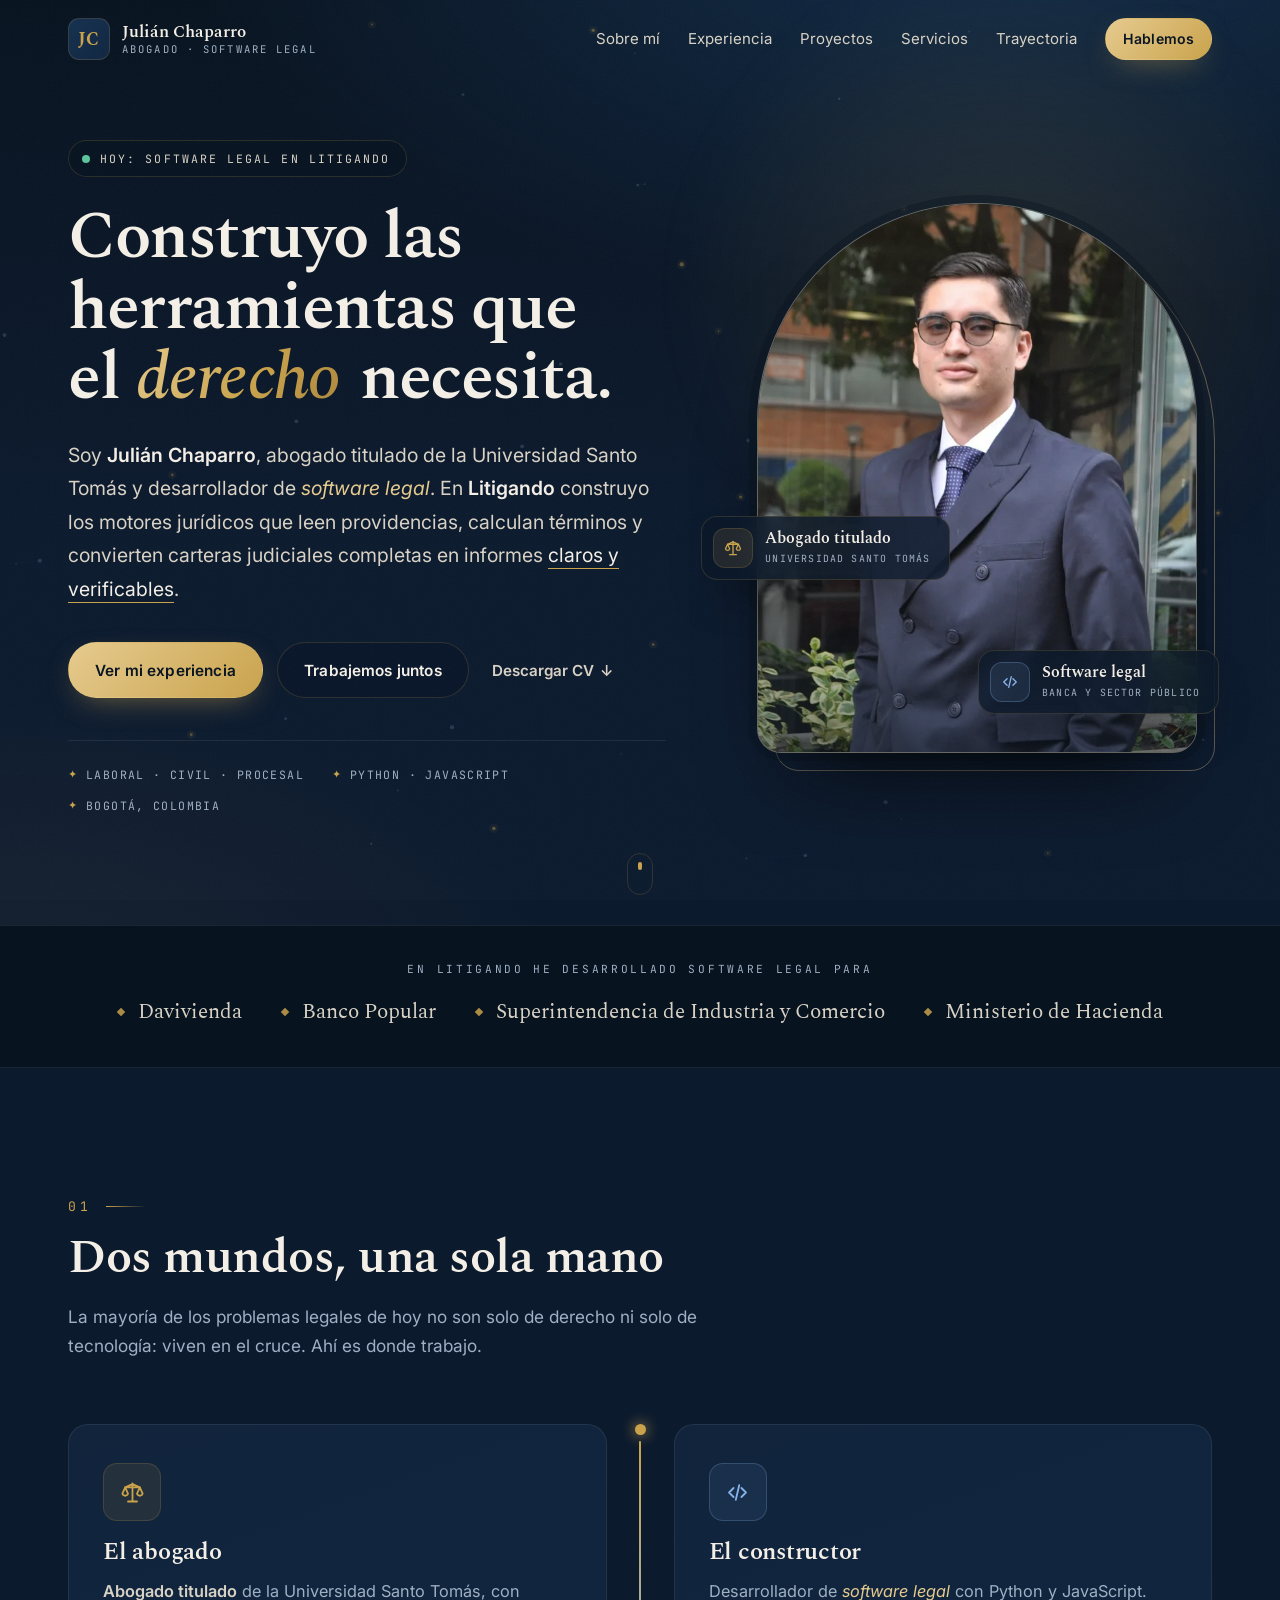
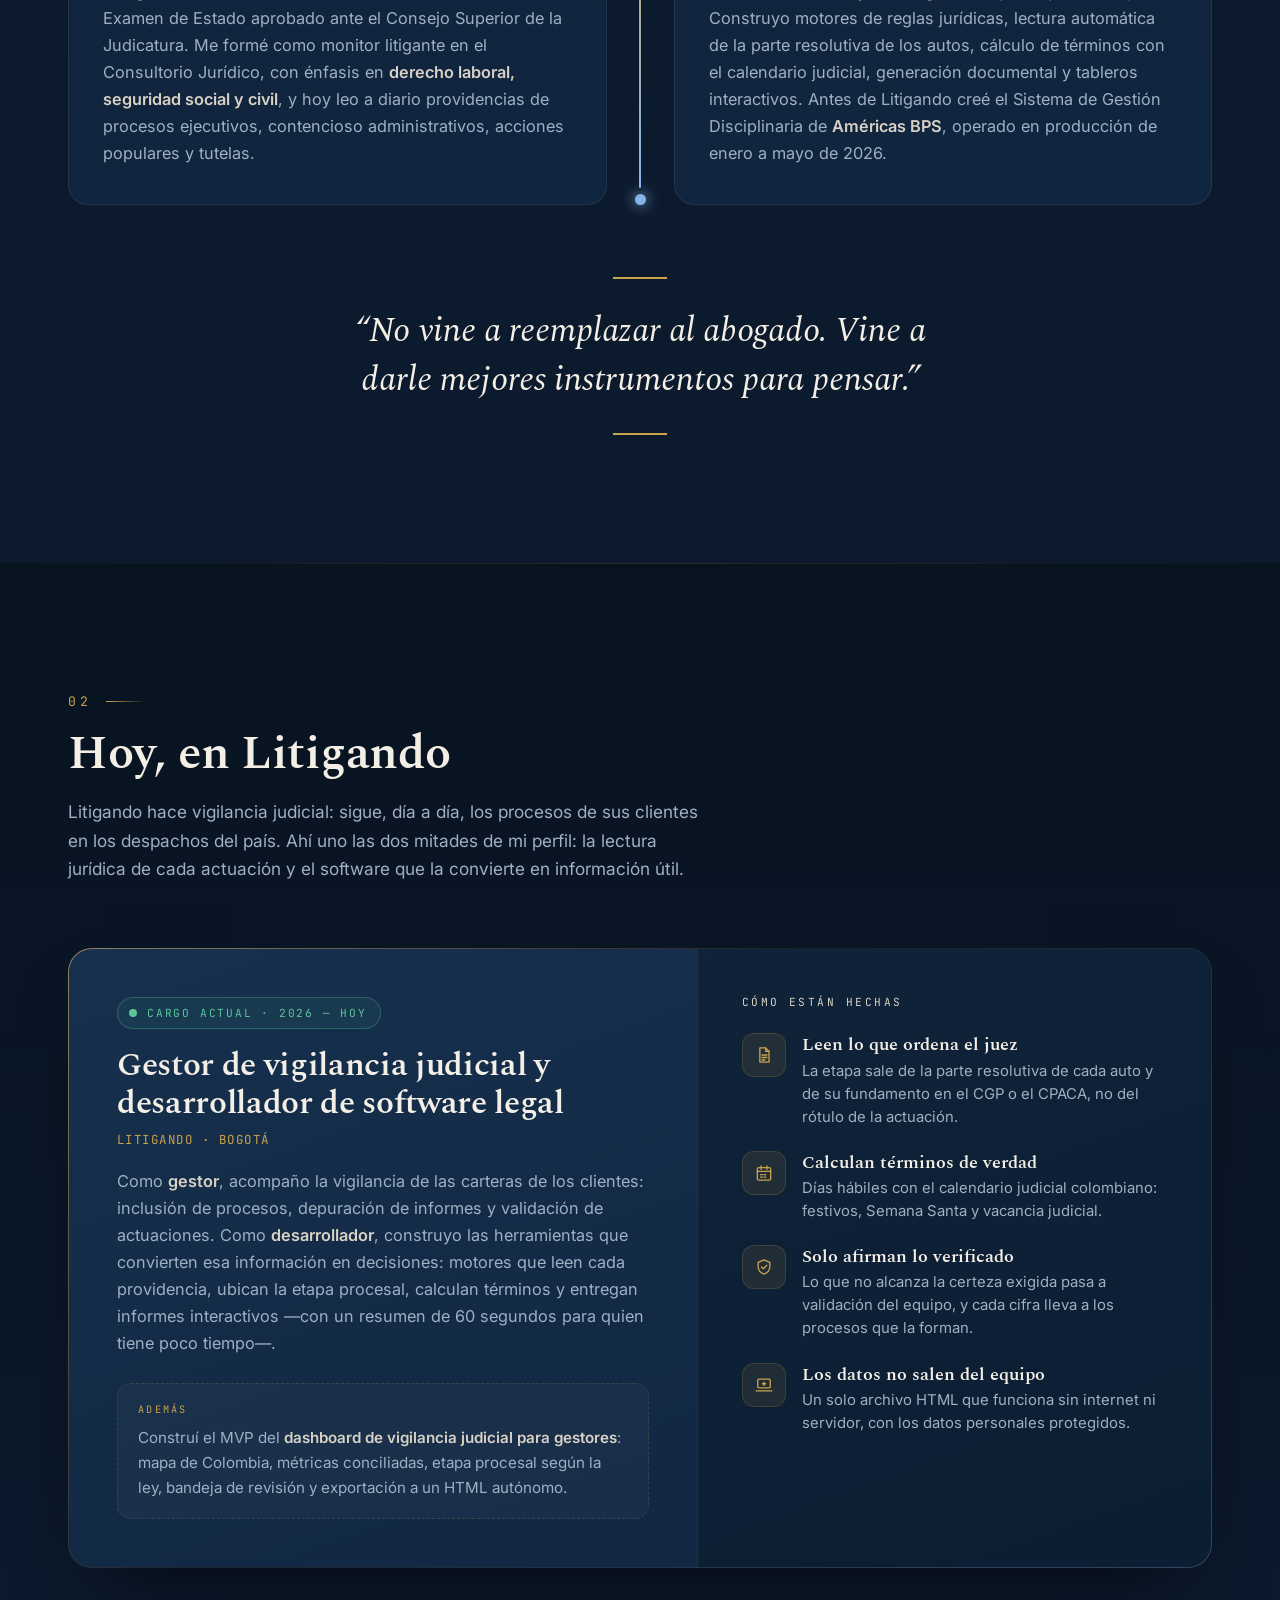
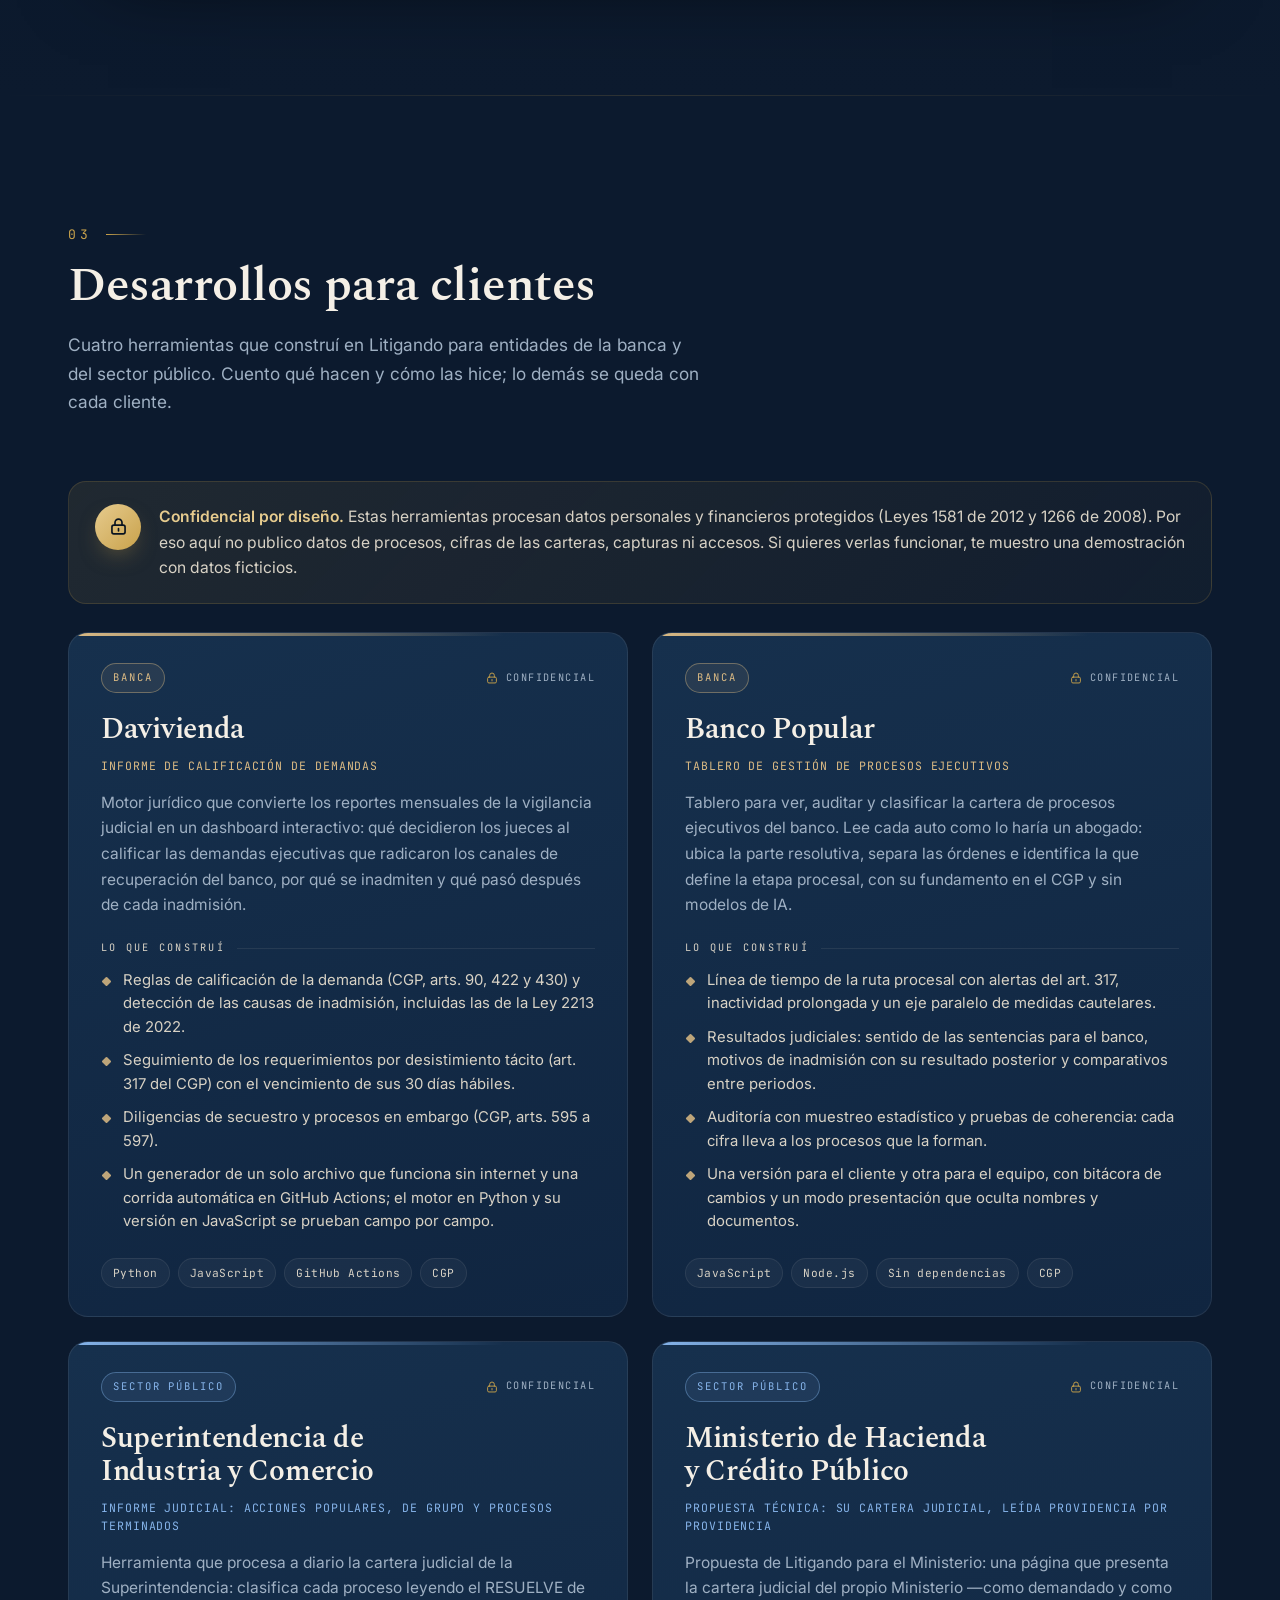
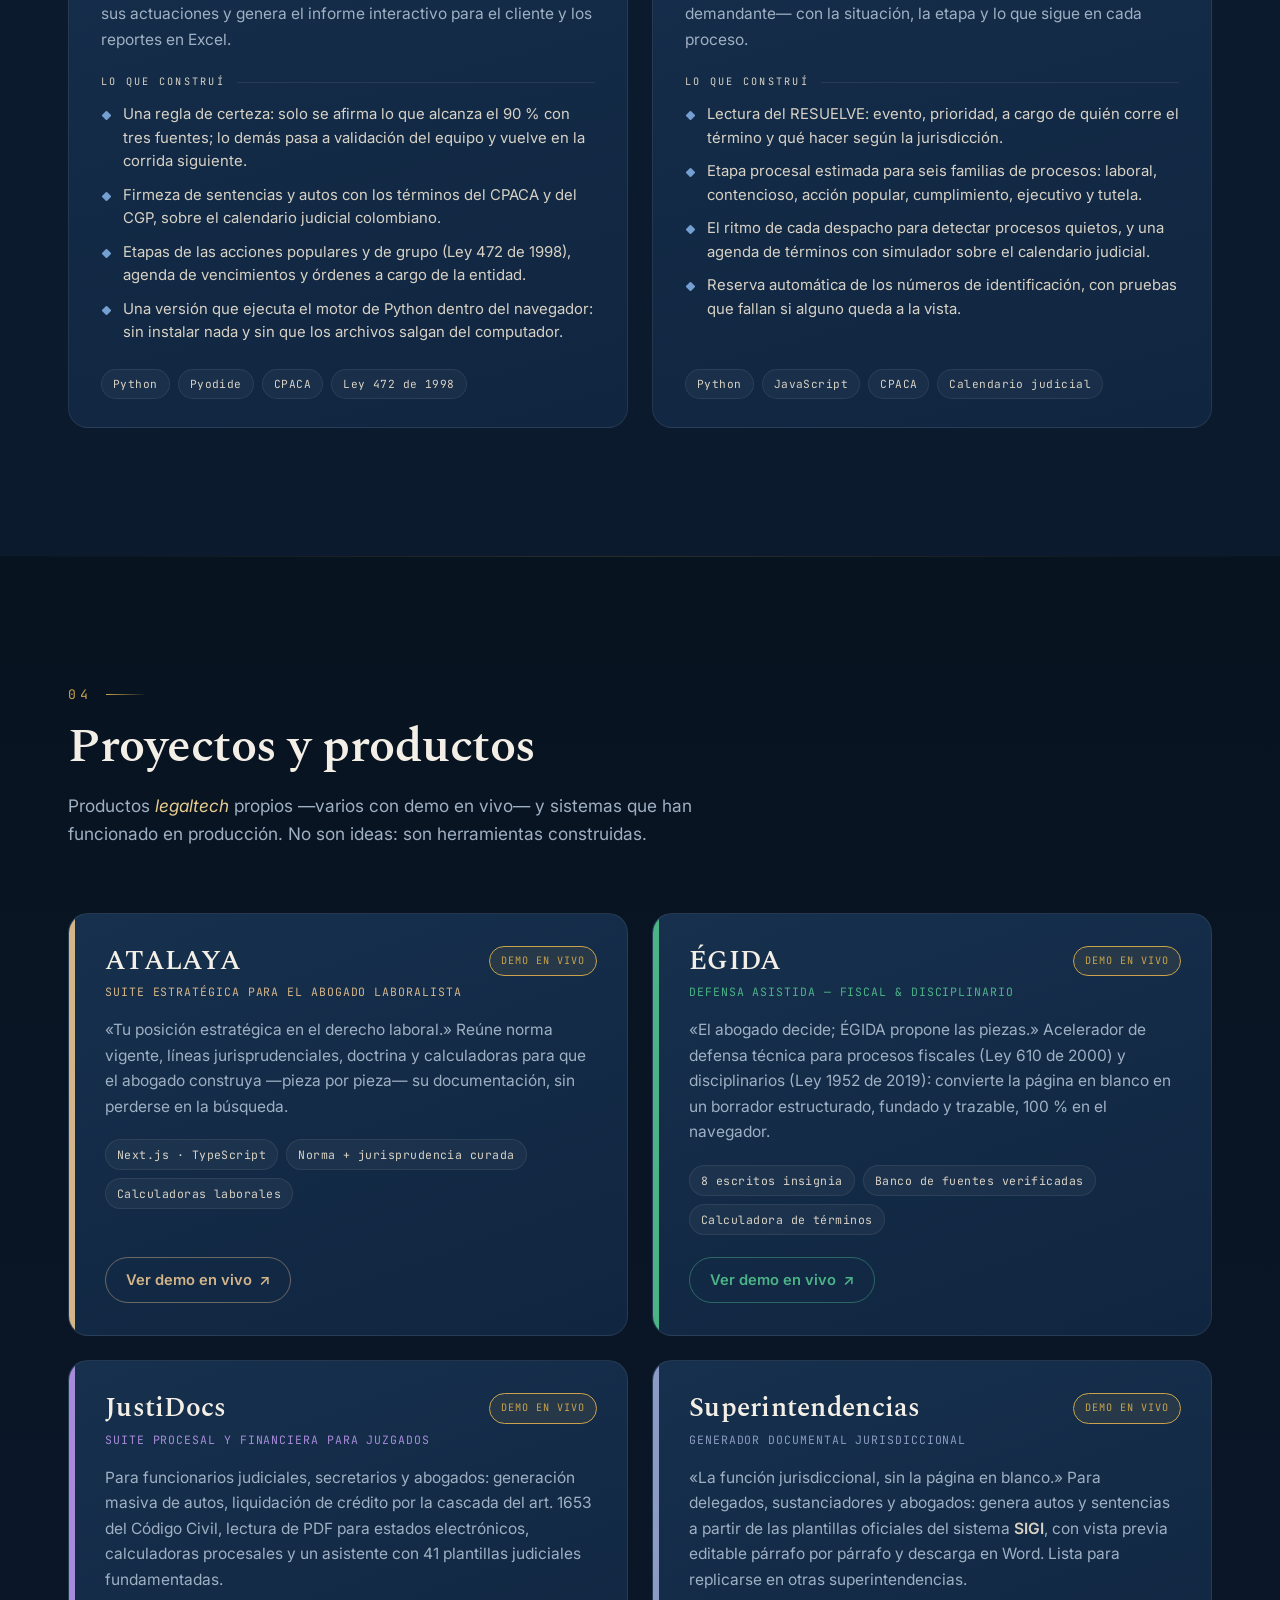
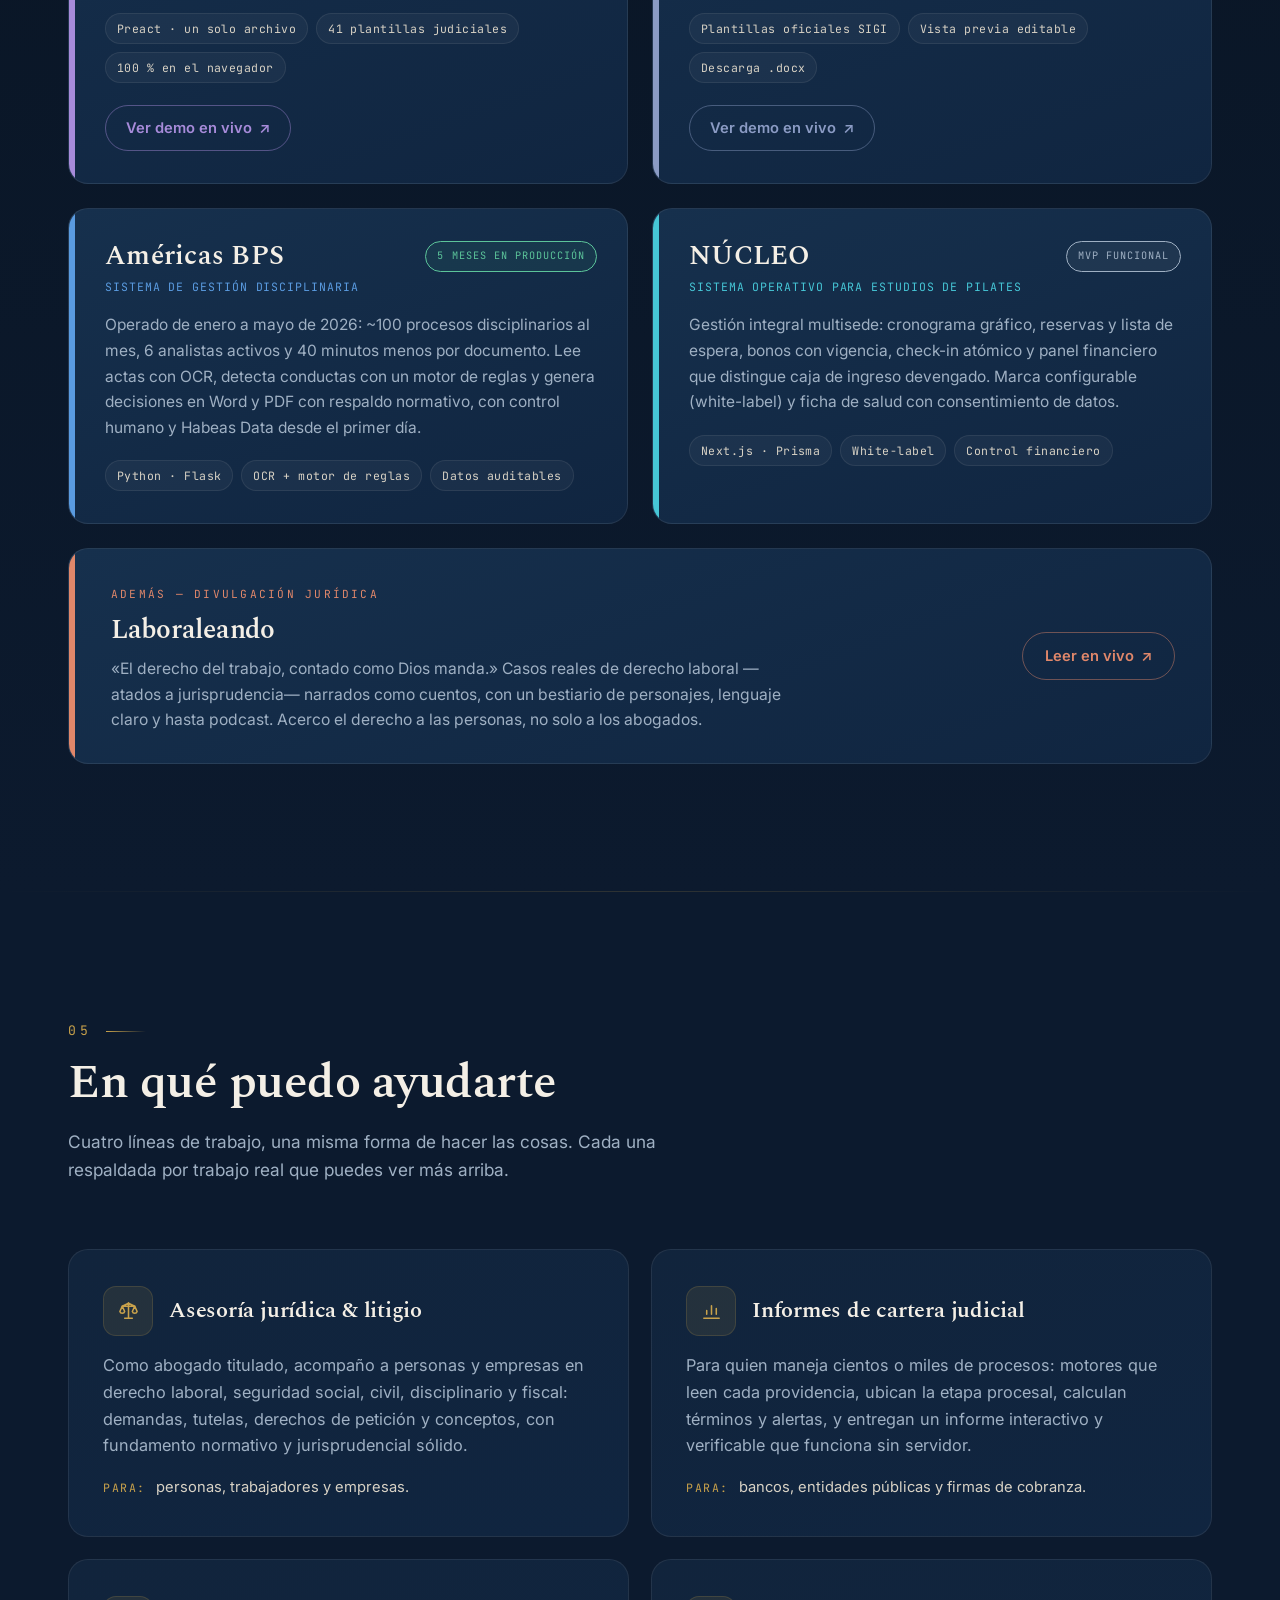
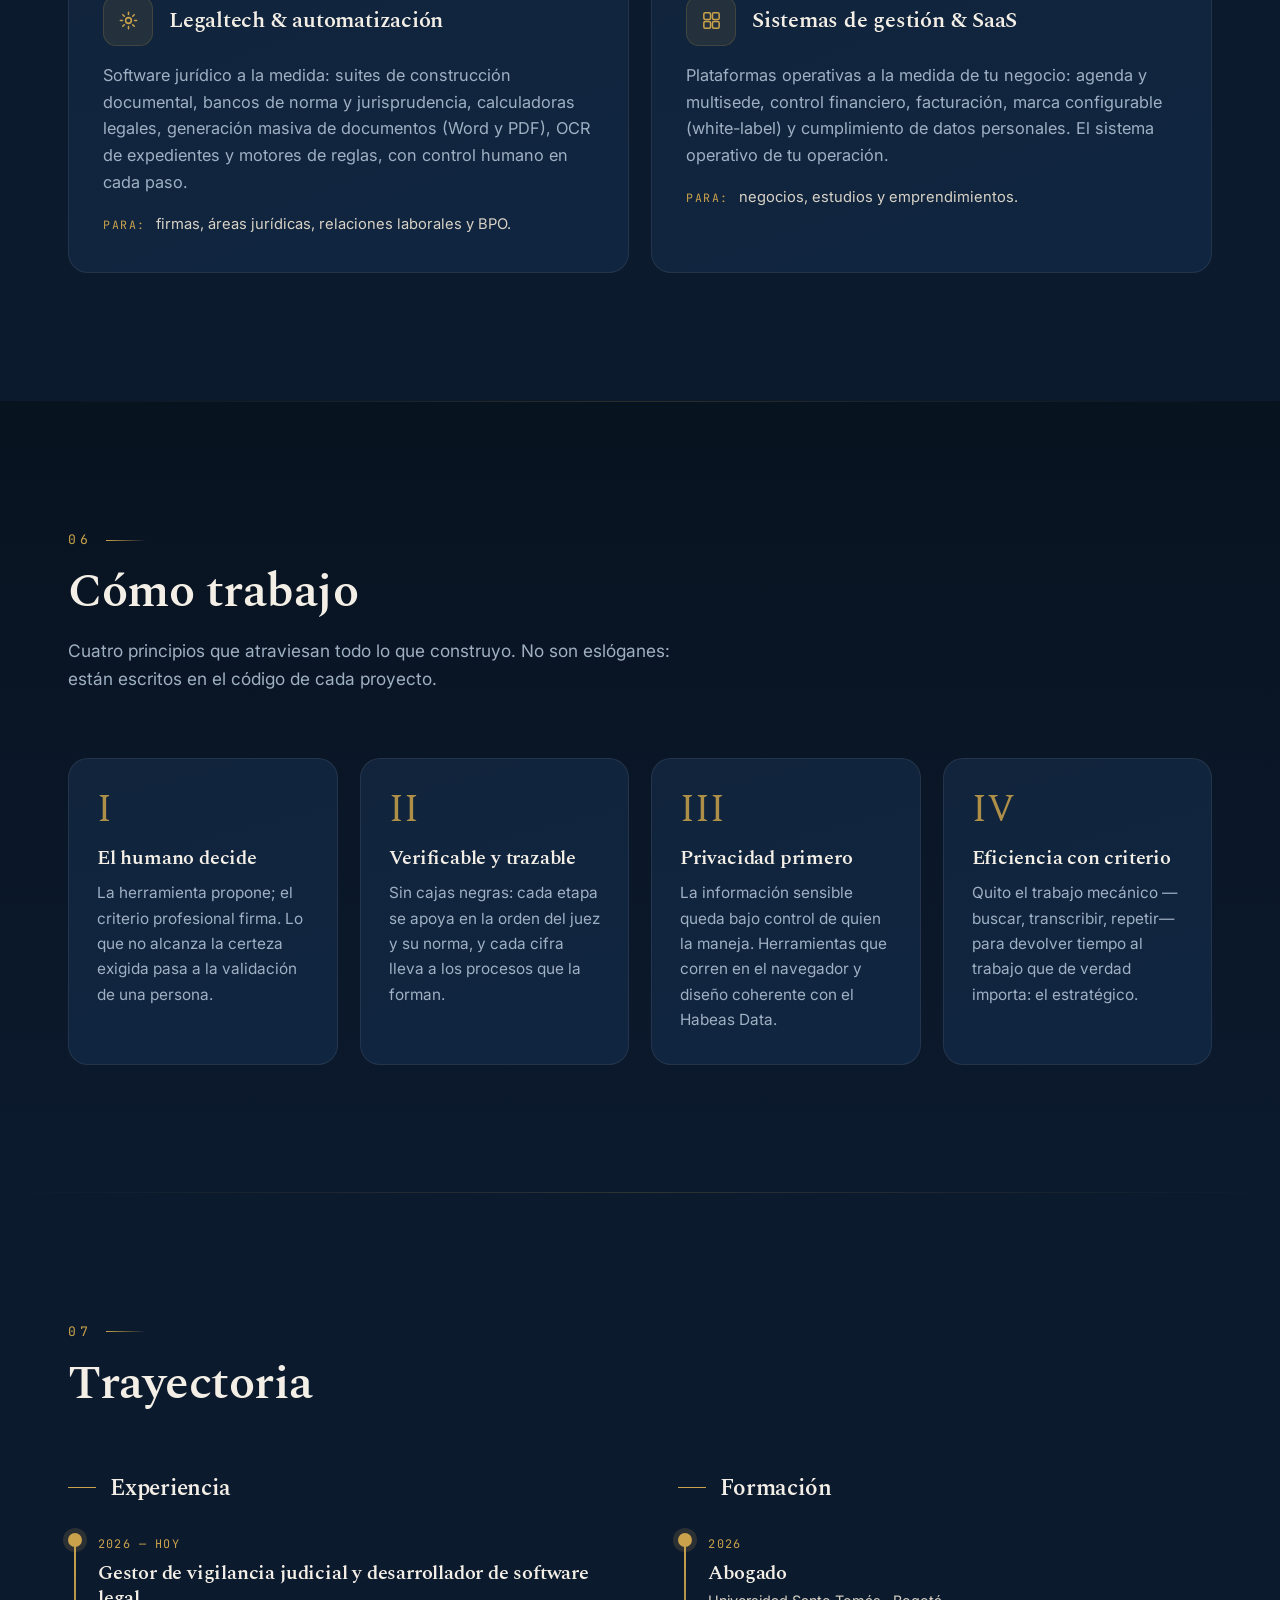
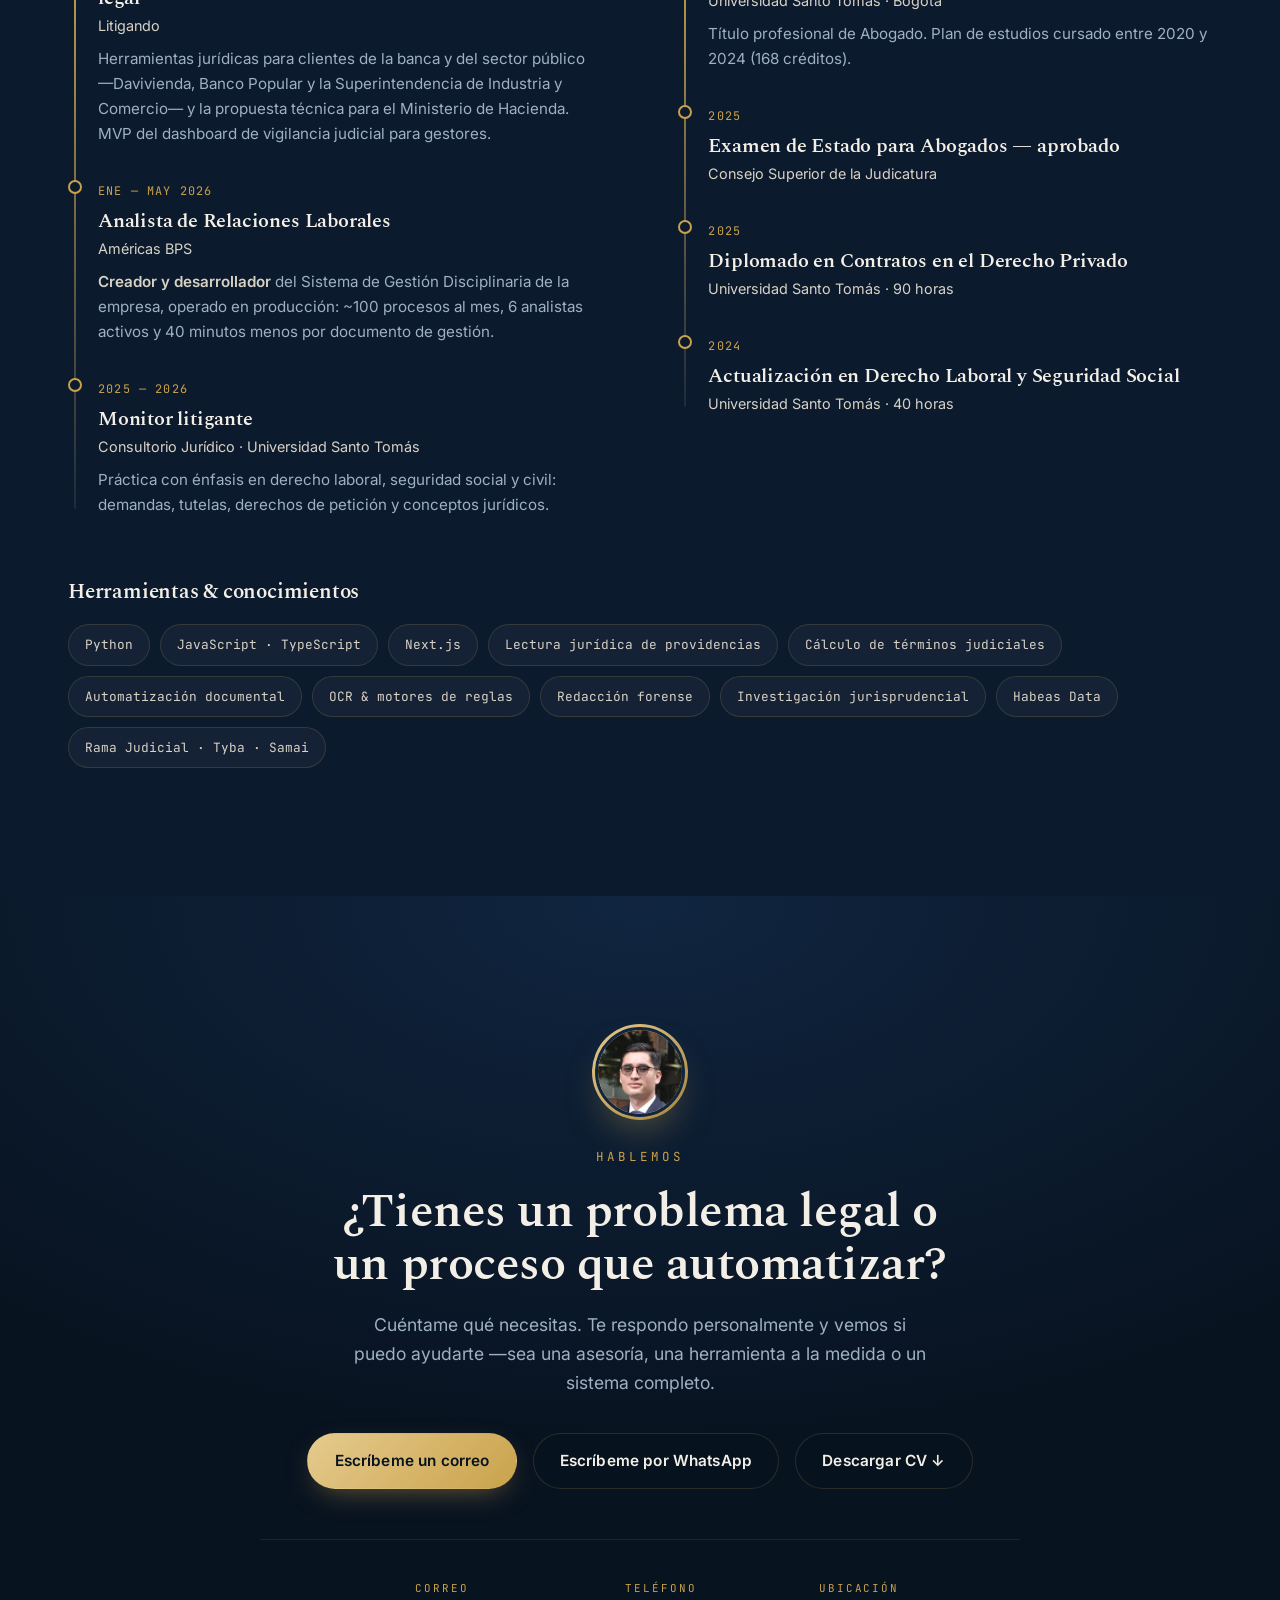
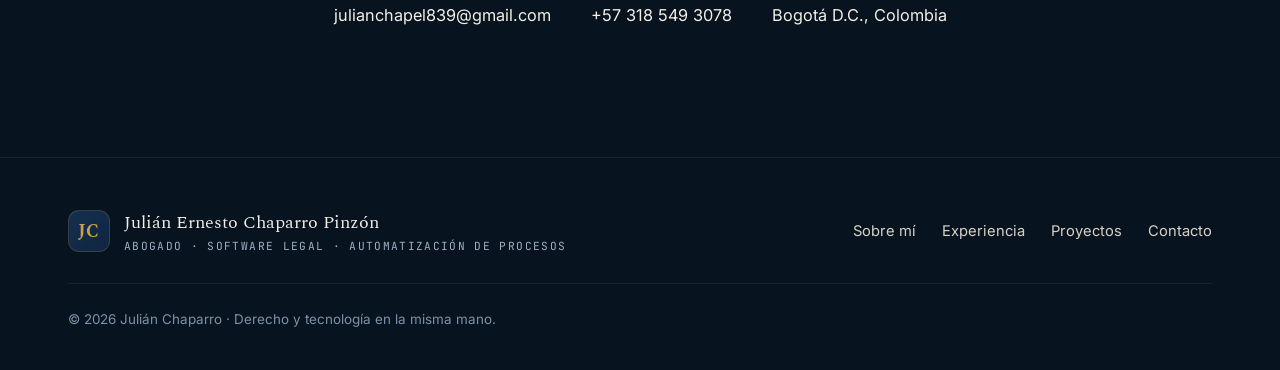
==== commit 30330673: "Versiona estilos, script y CV para que el navegador no use la copia vieja Agrega ?v=20261018 a style" ====
--- a/index.html
+++ b/index.html
@@ -28,7 +28,7 @@
   <link href="https://fonts.googleapis.com/css2?family=Spectral:ital,wght@0,300;0,400;0,500;0,600;0,700;1,400;1,500&family=Inter:wght@300;400;500;600;700&family=JetBrains+Mono:wght@400;500&display=swap" rel="stylesheet" />
 
   <link rel="preload" as="image" type="image/webp" href="assets/img/julian-chaparro-retrato-640.webp" imagesrcset="assets/img/julian-chaparro-retrato-640.webp 640w, assets/img/julian-chaparro-retrato-1100.webp 1100w" imagesizes="(max-width: 980px) 300px, 440px" />
-  <link rel="stylesheet" href="styles.css" />
+  <link rel="stylesheet" href="styles.css?v=20261018" />
   <link rel="icon" href="data:image/svg+xml,%3Csvg xmlns='http://www.w3.org/2000/svg' viewBox='0 0 100 100'%3E%3Crect width='100' height='100' rx='22' fill='%230C1A2E'/%3E%3Ctext x='50' y='68' font-family='Georgia,serif' font-size='52' fill='%23C9A24B' text-anchor='middle'%3EJC%3C/text%3E%3C/svg%3E" />
 
   <script type="application/ld+json">
@@ -117,7 +117,7 @@
           <div class="hero__cta reveal">
             <a href="#experiencia" class="btn btn--gold">Ver mi experiencia</a>
             <a href="#contacto" class="btn btn--ghost">Trabajemos juntos</a>
-            <a href="CV-Julian-Chaparro.pdf" class="hero__cv" download="CV-Julian-Chaparro.pdf">Descargar CV <span aria-hidden="true">↓</span></a>
+            <a href="CV-Julian-Chaparro.pdf?v=20261018" class="hero__cv" download="CV-Julian-Chaparro.pdf">Descargar CV <span aria-hidden="true">↓</span></a>
           </div>
 
           <ul class="hero__creds reveal" aria-label="En resumen">
@@ -799,7 +799,7 @@
             <a class="btn btn--ghost" href="https://wa.me/573185493078?text=Hola%20Juli%C3%A1n%2C%20vi%20tu%20sitio%20y%20quiero..." target="_blank" rel="noopener">
               Escríbeme por WhatsApp
             </a>
-            <a class="btn btn--ghost" href="CV-Julian-Chaparro.pdf" download="CV-Julian-Chaparro.pdf">
+            <a class="btn btn--ghost" href="CV-Julian-Chaparro.pdf?v=20261018" download="CV-Julian-Chaparro.pdf">
               Descargar CV ↓
             </a>
           </div>
@@ -843,6 +843,6 @@
     </div>
   </footer>
 
-  <script src="script.js" defer></script>
+  <script src="script.js?v=20261018" defer></script>
 </body>
 </html>
